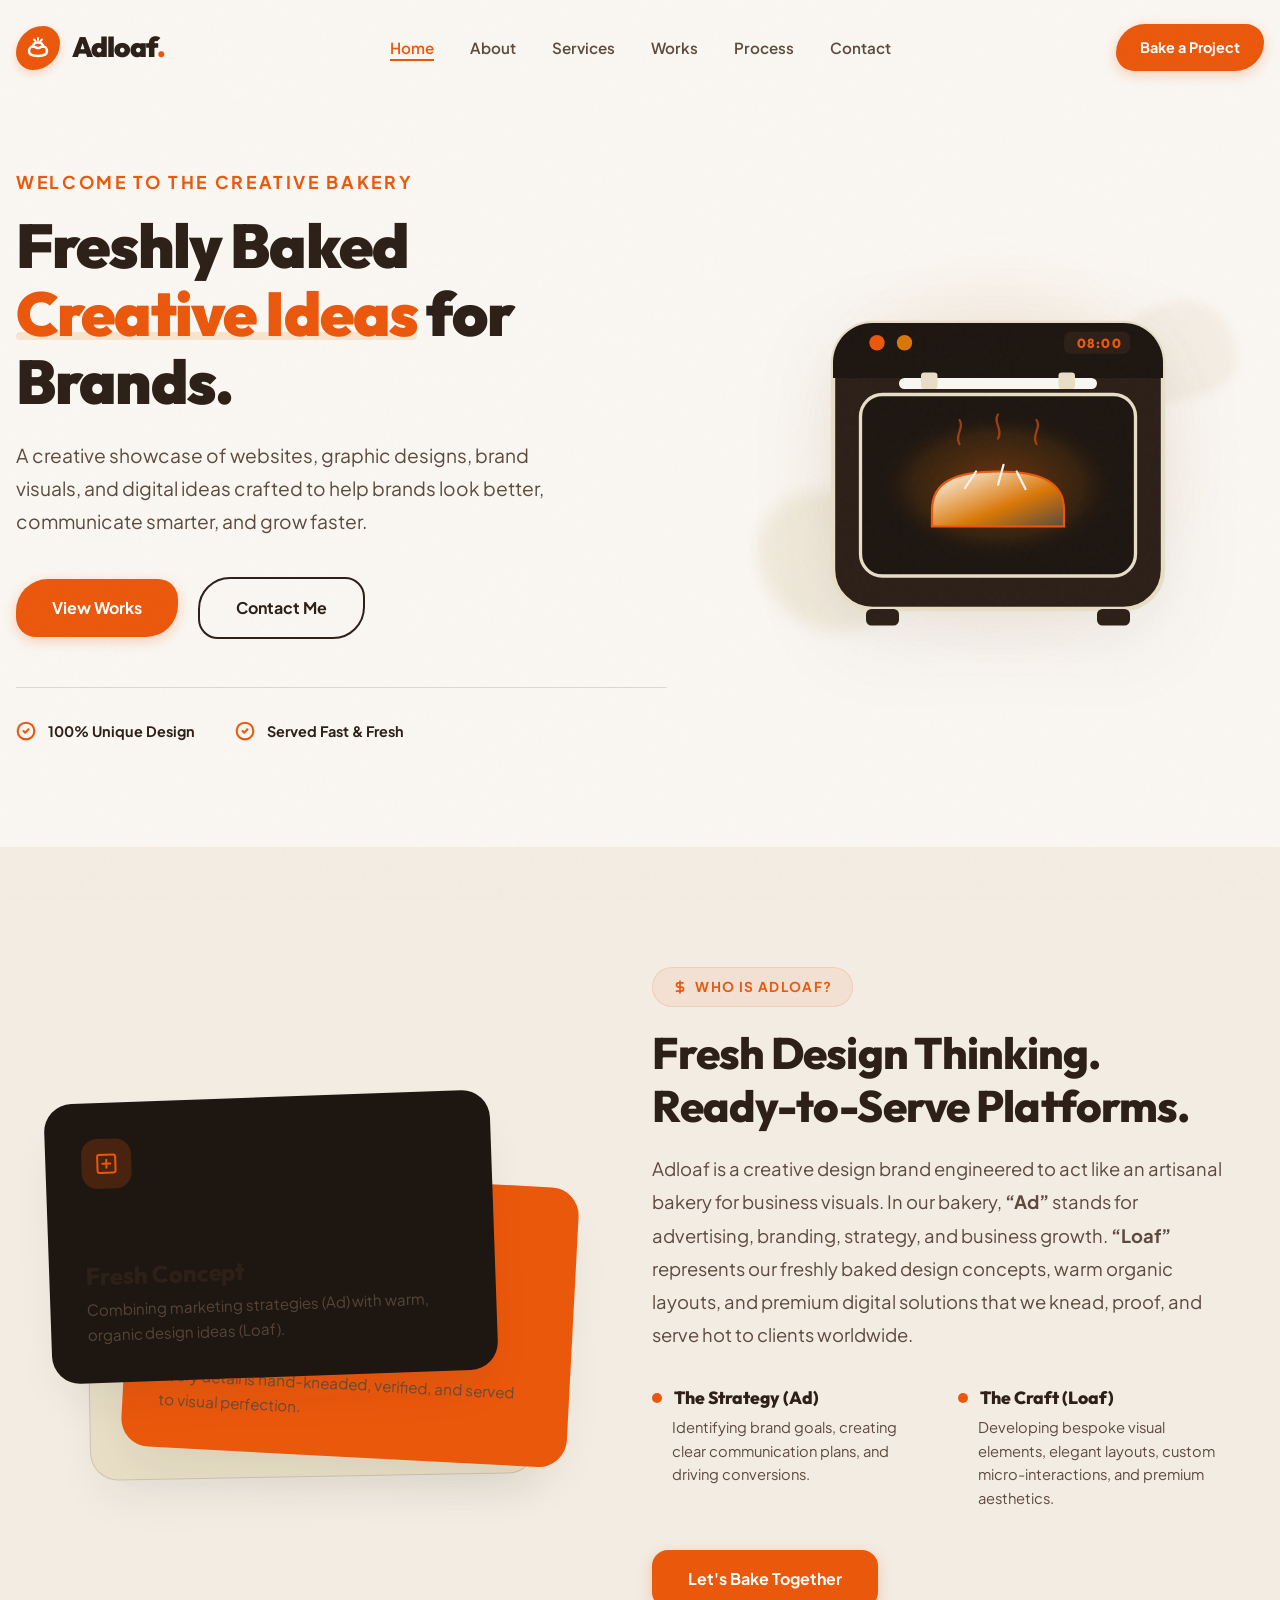
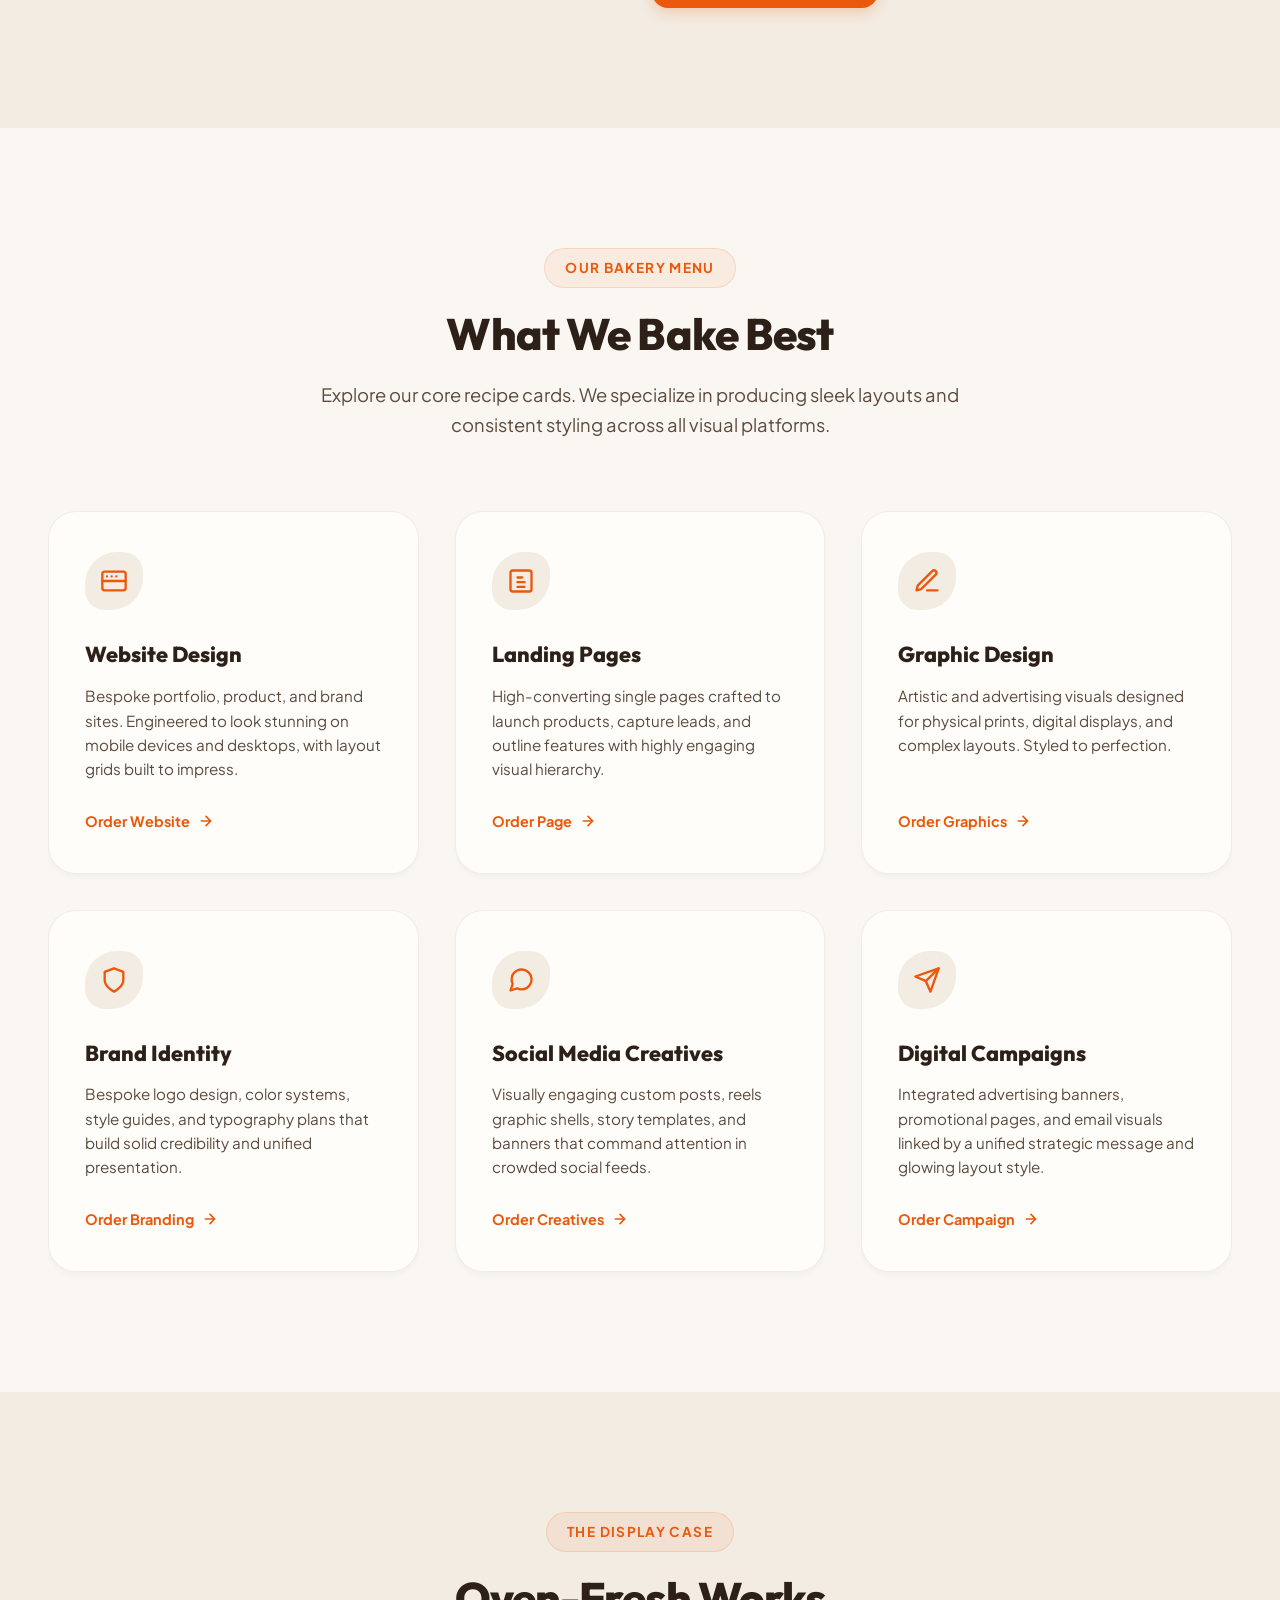
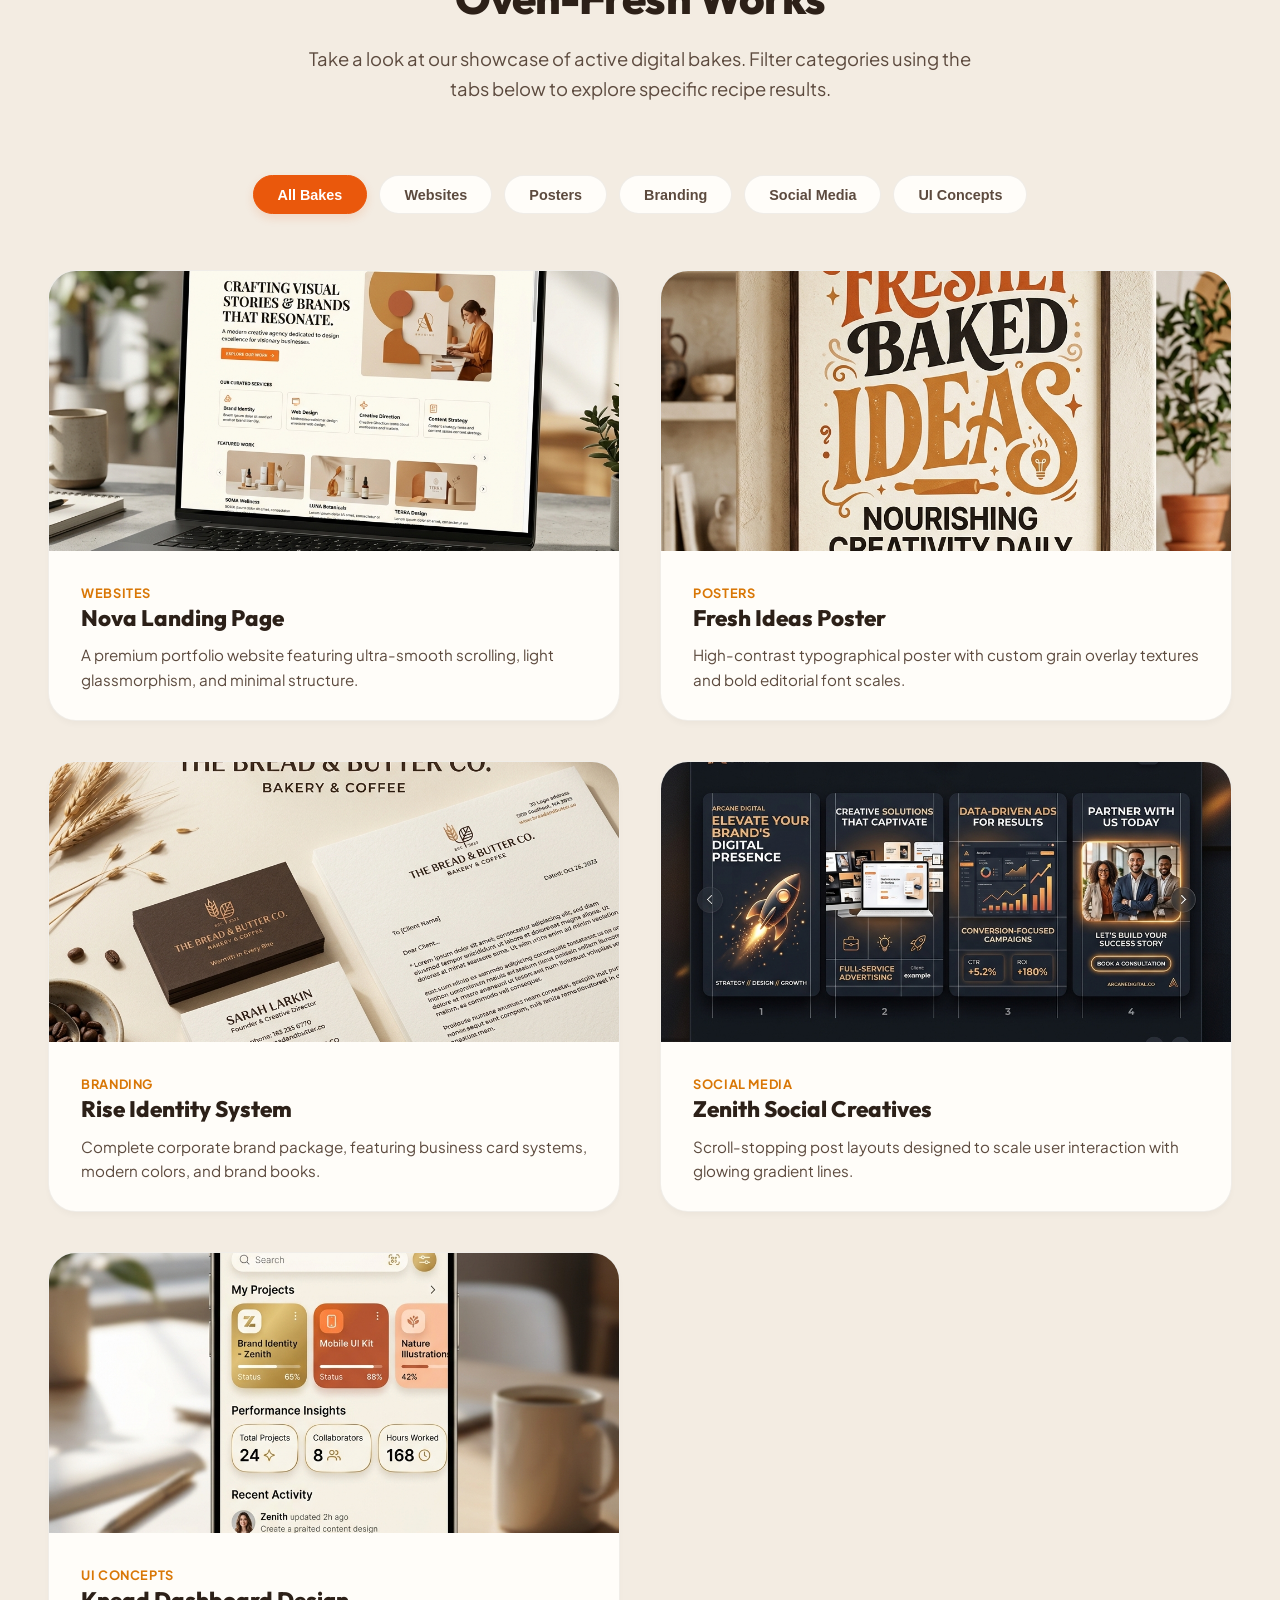
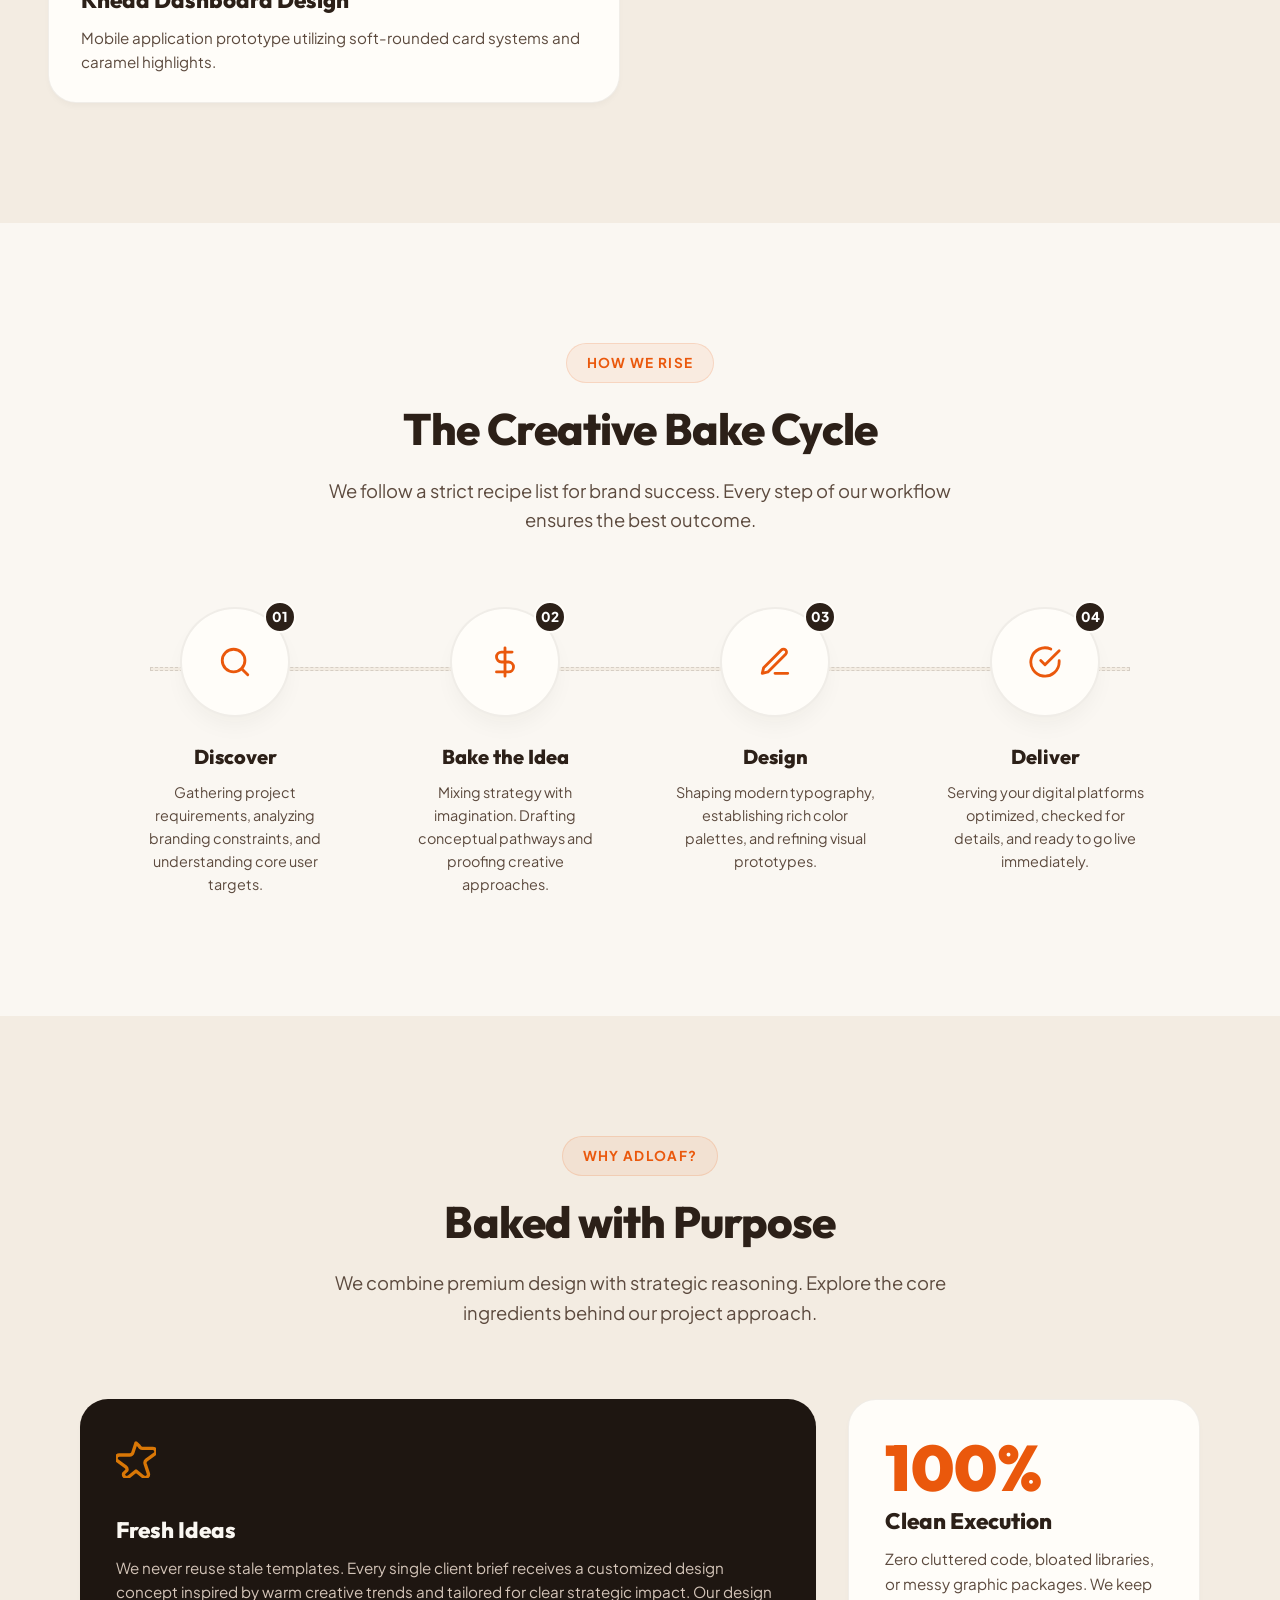
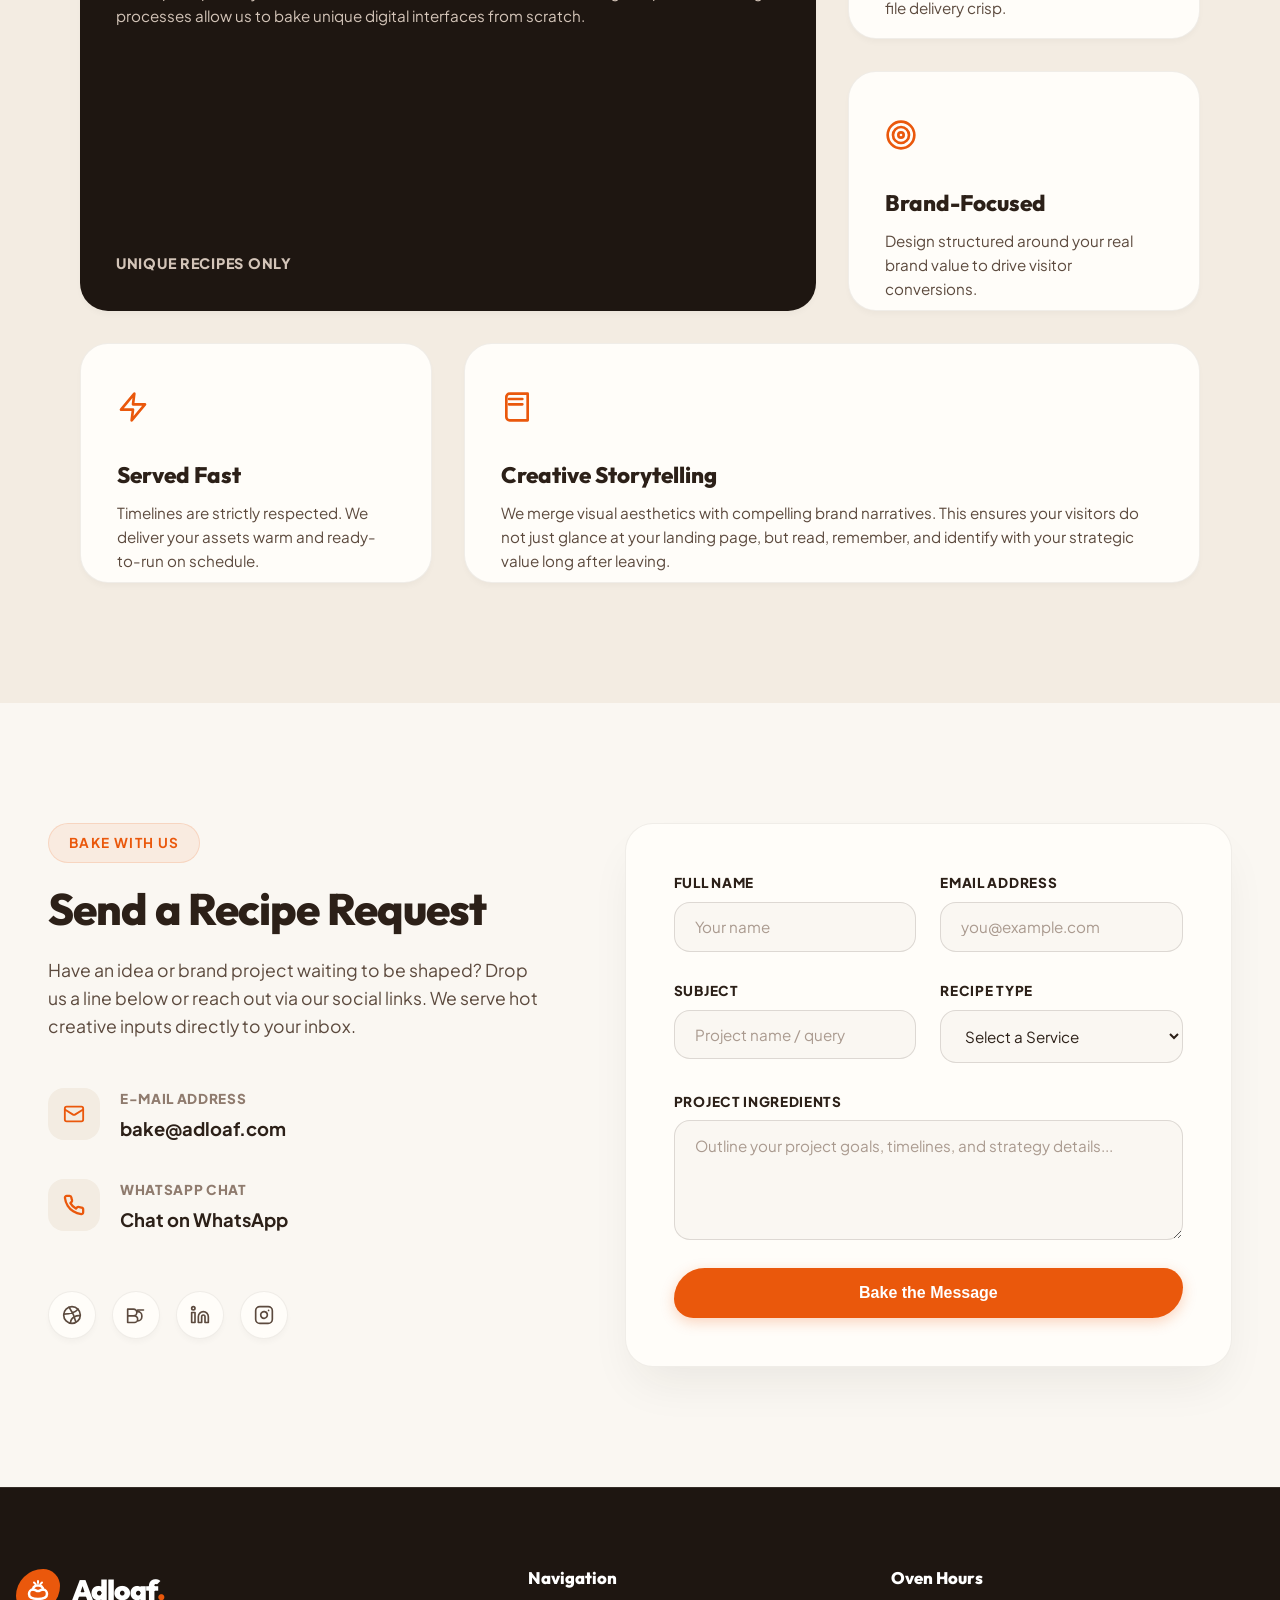
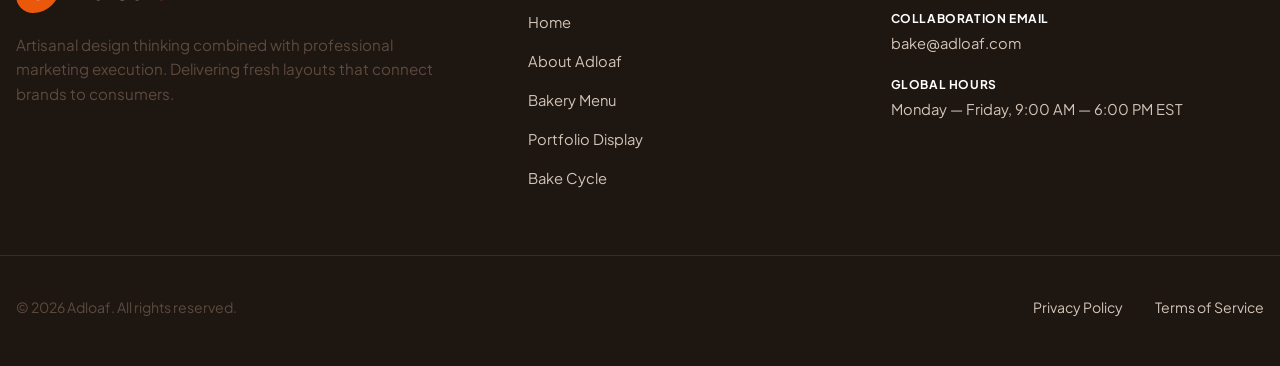
==== index.html @ 9bbb8707 "feat: initial commit for premium Adloaf website portfolio" ====
<!DOCTYPE html>
<html lang="en">
<head>
  <meta charset="UTF-8">
  <meta name="viewport" content="width=device-width, initial-scale=1.0">
  <meta name="description" content="Adloaf - Freshly Baked Creative Ideas for Brands. Portfolio showcasing website design, branding, posters, social media, and digital campaigns.">
  <meta name="keywords" content="Adloaf, design portfolio, website design, branding, graphic design, posters, social media creatives, digital campaigns, creative agency">
  <meta name="author" content="Adloaf">
  <meta property="og:title" content="Adloaf | Freshly Baked Creative Ideas for Brands">
  <meta property="og:description" content="A creative showcase of websites, graphic designs, brand visuals, and digital ideas crafted to help brands look better, communicate smarter, and grow faster.">
  <meta property="og:image" content="assets/portfolio_branding.png">
  <meta property="og:url" content="https://adloaf.com">
  <meta name="twitter:card" content="summary_large_image">
  
  <title>Adloaf | Freshly Baked Creative Ideas for Brands</title>
  
  <!-- CSS Stylesheet -->
  <link rel="stylesheet" href="style.css">
</head>
<body>

  <!-- ==========================================
       HEADER & NAVIGATION
       ========================================== -->
  <header class="header" id="header">
    <div class="container nav-container">
      <!-- Brand Logo -->
      <a href="#" class="logo" id="nav-logo" aria-label="Adloaf Home">
        <div class="logo-icon-wrap">
          <!-- Custom SVG Logo: Loaf & Digital Sparks -->
          <svg width="24" height="24" viewBox="0 0 24 24" fill="none" stroke="currentColor" stroke-width="2.5" stroke-linecap="round" stroke-linejoin="round">
            <path d="M3 15C3 13 4.5 10.5 7 10.5C9.5 10.5 10 12 12 12C14 12 14.5 10.5 17 10.5C19.5 10.5 21 13 21 15C21 18.5 18.5 20 12 20C5.5 20 3 18.5 3 15Z"/>
            <path d="M7 10.5C7 8 9 6.5 12 6.5C15 6.5 17 8 17 10.5" stroke-dasharray="1 1"/>
            <path d="M12 2V4M8 3.5l1.5 1.5M16 3.5L14.5 5" stroke="currentColor" stroke-width="2"/>
          </svg>
        </div>
        <span class="logo-text">Adloaf<span class="logo-dot">.</span></span>
      </a>

      <!-- Navigation Links -->
      <nav aria-label="Main Navigation">
        <ul class="nav-menu" id="nav-menu">
          <li><a href="#home" class="nav-link active">Home</a></li>
          <li><a href="#about" class="nav-link">About</a></li>
          <li><a href="#services" class="nav-link">Services</a></li>
          <li><a href="#portfolio" class="nav-link">Works</a></li>
          <li><a href="#process" class="nav-link">Process</a></li>
          <li><a href="#contact" class="nav-link">Contact</a></li>
        </ul>
      </nav>

      <!-- CTA Button & Hamburger -->
      <div class="header-actions">
        <a href="#contact" class="btn btn-primary btn-header" id="header-cta">Bake a Project</a>
        <button class="menu-toggle" id="menu-toggle" aria-label="Toggle Navigation Menu" aria-controls="nav-menu" aria-expanded="false">
          <span></span>
          <span></span>
          <span></span>
        </button>
      </div>
    </div>
  </header>

  <!-- ==========================================
       HERO SECTION
       ========================================== -->
  <section class="hero" id="home">
    <div class="container hero-grid">
      <!-- Left: Copy & Actions -->
      <div class="hero-text-wrap reveal">
        <span class="hero-title-prefix">Welcome to the Creative Bakery</span>
        <h1 class="hero-title">
          Freshly Baked <span class="glow">Creative Ideas</span> for Brands.
        </h1>
        <p class="hero-desc">
          A creative showcase of websites, graphic designs, brand visuals, and digital ideas crafted to help brands look better, communicate smarter, and grow faster.
        </p>
        <div class="hero-ctas">
          <a href="#portfolio" class="btn btn-primary btn-loaf" id="hero-cta-works">View Works</a>
          <a href="#contact" class="btn btn-secondary btn-loaf" id="hero-cta-contact">Contact Me</a>
        </div>
        <!-- Micro features -->
        <div class="hero-features">
          <div class="hero-feat-item">
            <svg width="20" height="20" viewBox="0 0 24 24" fill="none" stroke="currentColor" stroke-width="2.5" stroke-linecap="round" stroke-linejoin="round">
              <path d="M12 22c5.523 0 10-4.477 10-10S17.523 2 12 2 2 6.477 2 12s4.477 10 10 10z"/>
              <path d="m9 12 2 2 4-4"/>
            </svg>
            <span class="hero-feat-title">100% Unique Design</span>
          </div>
          <div class="hero-feat-item">
            <svg width="20" height="20" viewBox="0 0 24 24" fill="none" stroke="currentColor" stroke-width="2.5" stroke-linecap="round" stroke-linejoin="round">
              <path d="M12 22c5.523 0 10-4.477 10-10S17.523 2 12 2 2 6.477 2 12s4.477 10 10 10z"/>
              <path d="m9 12 2 2 4-4"/>
            </svg>
            <span class="hero-feat-title">Served Fast & Fresh</span>
          </div>
        </div>
      </div>

      <!-- Right: Custom SVG Oven Visual -->
      <div class="hero-visual reveal reveal-delay-2">
        <div class="hero-glow-back"></div>
        <div class="dough-shape-1"></div>
        <div class="dough-shape-2"></div>
        
        <!-- Premium Animated Custom SVG Oven Illustration -->
        <svg class="oven-illustration" viewBox="0 0 400 400" fill="none" xmlns="http://www.w3.org/2000/svg">
          <!-- Oven Body Outer Shadow & Frame -->
          <rect x="50" y="80" width="300" height="260" rx="36" fill="#2C2018" stroke="#E8DEC6" stroke-width="4"/>
          <!-- Top Control Panel Background -->
          <path d="M50 116c0-20 16-36 36-36h228c20 0 36 16 36 36v14H50v-14Z" fill="#1E1611"/>
          <!-- Control Panel Dials -->
          <circle cx="90" cy="98" r="7" fill="#EA580C"/>
          <circle cx="115" cy="98" r="7" fill="#D97706"/>
          <!-- Digital Display Timer -->
          <rect x="260" y="88" width="60" height="20" rx="6" fill="#2C2018"/>
          <text x="272" y="103" fill="#EA580C" font-family="'Outfit', sans-serif" font-size="12" font-weight="800" letter-spacing="1">08:00</text>
          
          <!-- Large Glass Door -->
          <rect x="75" y="145" width="250" height="165" rx="20" fill="#1E1611" stroke="#E8DEC6" stroke-width="3"/>
          <!-- Inner Glow representing heating element -->
          <rect x="90" y="160" width="220" height="135" rx="12" fill="url(#ovenGlow)" opacity="0.85"/>
          
          <!-- Glowing Creative Bread rising inside -->
          <path d="M140 250c0-25 20-35 60-35s60 10 60 35v15H140v-15Z" fill="url(#breadGradient)" stroke="#EA580C" stroke-width="2"/>
          <path d="M170 230l10-15M200 227l5-18M225 231l-8-16" stroke="#FAF7F2" stroke-width="2" stroke-linecap="round"/>
          
          <!-- Steam Lines rising from Bread -->
          <path d="M165 190c-5-8 5-15 0-22M200 185c5-8-5-15 0-22M235 190c-5-8 5-15 0-22" stroke="#EA580C" stroke-width="2" stroke-linecap="round" opacity="0.6"/>
          
          <!-- Oven Door Handle -->
          <rect x="110" y="130" width="180" height="10" rx="5" fill="#FAF7F2"/>
          <rect x="130" y="125" width="15" height="15" rx="3" fill="#E8DEC6"/>
          <rect x="255" y="125" width="15" height="15" rx="3" fill="#E8DEC6"/>
          
          <!-- Bottom Oven Feet -->
          <rect x="80" y="340" width="30" height="15" rx="5" fill="#2C2018"/>
          <rect x="290" y="340" width="30" height="15" rx="5" fill="#2C2018"/>
          
          <!-- SVG Definitions for Gradients -->
          <defs>
            <radialGradient id="ovenGlow" cx="50%" cy="50%" r="50%" fx="50%" fy="50%">
              <stop offset="0%" stop-color="#EA580C" stop-opacity="0.45"/>
              <stop offset="70%" stop-color="#D97706" stop-opacity="0.15"/>
              <stop offset="100%" stop-color="#1E1611" stop-opacity="0"/>
            </radialGradient>
            <linearGradient id="breadGradient" x1="0%" y1="0%" x2="100%" y2="100%">
              <stop offset="0%" stop-color="#FFFDF9"/>
              <stop offset="60%" stop-color="#D97706"/>
              <stop offset="100%" stop-color="#5C4A3E"/>
            </linearGradient>
          </defs>
        </svg>
      </div>
    </div>
  </section>

  <!-- ==========================================
       ABOUT SECTION
       ========================================== -->
  <section class="about" id="about">
    <div class="container about-grid">
      <!-- Left Side: Interactive Stacking Cards -->
      <div class="about-image-side reveal">
        <div class="about-card-stack">
          <!-- Card 1: Brand Concept Definition -->
          <div class="about-stack-card about-card-1">
            <div class="about-card-icon">
              <svg width="24" height="24" viewBox="0 0 24 24" fill="none" stroke="currentColor" stroke-width="2" stroke-linecap="round" stroke-linejoin="round">
                <rect width="18" height="18" x="3" y="3" rx="2"/>
                <path d="M12 8v8M8 12h8"/>
              </svg>
            </div>
            <div>
              <h3 class="about-card-title">Fresh Concept</h3>
              <p class="about-card-text">Combining marketing strategies (Ad) with warm, organic design ideas (Loaf).</p>
            </div>
          </div>
          <!-- Card 2: Value Proposition -->
          <div class="about-stack-card about-card-2">
            <div class="about-card-icon">
              <svg width="24" height="24" viewBox="0 0 24 24" fill="none" stroke="currentColor" stroke-width="2" stroke-linecap="round" stroke-linejoin="round">
                <path d="m12 3-1.912 5.813a2 2 0 0 1-1.9 1.375H2.03c-1.87 0-2.65 2.41-1.13 3.515l4.945 3.59a2 2 0 0 1 .69 2.124L4.623 21.23c-.58 1.766 1.444 3.237 2.964 2.138L12 19.78l4.413 3.588c1.52 1.1 3.544-.37 2.964-2.138l-1.912-5.813a2 2 0 0 1 .69-2.124l4.945-3.59c1.52-1.1.74-3.515-1.13-3.515h-6.158a2 2 0 0 1-1.9-1.375L12 3z"/>
              </svg>
            </div>
            <div>
              <h3 class="about-card-title">Crafted Premium</h3>
              <p class="about-card-text">Every detail is hand-kneaded, verified, and served to visual perfection.</p>
            </div>
          </div>
          <!-- Card 3: Backing Plate -->
          <div class="about-stack-card about-card-3">
            <div class="about-card-icon">
              <svg width="24" height="24" viewBox="0 0 24 24" fill="none" stroke="currentColor" stroke-width="2" stroke-linecap="round" stroke-linejoin="round">
                <path d="M12 2v20M17 5H9.5a3.5 3.5 0 0 0 0 7h5a3.5 3.5 0 0 1 0 7H6"/>
              </svg>
            </div>
            <div>
              <h3 class="about-card-title">Bred for Growth</h3>
              <p class="about-card-text">Optimized to help businesses attract customers and build real authority.</p>
            </div>
          </div>
        </div>
      </div>

      <!-- Right Side: Copywriting -->
      <div class="about-text-side reveal reveal-delay-1">
        <div class="section-badge">
          <svg width="14" height="14" viewBox="0 0 24 24" fill="none" stroke="currentColor" stroke-width="3" stroke-linecap="round" stroke-linejoin="round">
            <path d="M12 2v20M17 5H9.5a3.5 3.5 0 0 0 0 7h5a3.5 3.5 0 0 1 0 7H6"/>
          </svg>
          Who is Adloaf?
        </div>
        <h2 class="section-title">Fresh Design Thinking. Ready-to-Serve Platforms.</h2>
        <p class="about-desc">
          Adloaf is a creative design brand engineered to act like an artisanal bakery for business visuals. In our bakery, <strong>“Ad”</strong> stands for advertising, branding, strategy, and business growth. <strong>“Loaf”</strong> represents our freshly baked design concepts, warm organic layouts, and premium digital solutions that we knead, proof, and serve hot to clients worldwide.
        </p>
        
        <!-- About highlights -->
        <div class="about-highlights">
          <div class="highlight-item">
            <div class="highlight-title-wrap">
              <div class="highlight-dot"></div>
              <h3 class="highlight-title">The Strategy (Ad)</h3>
            </div>
            <p class="highlight-desc">Identifying brand goals, creating clear communication plans, and driving conversions.</p>
          </div>
          <div class="highlight-item">
            <div class="highlight-title-wrap">
              <div class="highlight-dot"></div>
              <h3 class="highlight-title">The Craft (Loaf)</h3>
            </div>
            <p class="highlight-desc">Developing bespoke visual elements, elegant layouts, custom micro-interactions, and premium aesthetics.</p>
          </div>
        </div>

        <a href="#contact" class="btn btn-primary" id="about-cta-contact">Let's Bake Together</a>
      </div>
    </div>
  </section>

  <!-- ==========================================
       SERVICES SECTION
       ========================================== -->
  <section class="services" id="services">
    <div class="container">
      <div class="section-header reveal">
        <span class="section-badge">Our Bakery Menu</span>
        <h2 class="section-title">What We Bake Best</h2>
        <p class="section-subtitle">Explore our core recipe cards. We specialize in producing sleek layouts and consistent styling across all visual platforms.</p>
      </div>

      <!-- Services Grid -->
      <div class="services-grid">
        <!-- Service 1: Website Design -->
        <div class="service-card reveal">
          <div class="service-icon-wrap">
            <svg width="28" height="28" viewBox="0 0 24 24" fill="none" stroke="currentColor" stroke-width="2" stroke-linecap="round" stroke-linejoin="round">
              <rect width="20" height="16" x="2" y="4" rx="2"/>
              <path d="M6 8h.01M10 8h.01M14 8h.01M2 12h20"/>
            </svg>
          </div>
          <h3 class="service-card-title">Website Design</h3>
          <p class="service-card-desc">Bespoke portfolio, product, and brand sites. Engineered to look stunning on mobile devices and desktops, with layout grids built to impress.</p>
          <a href="#contact" class="service-link">
            Order Website
            <svg width="16" height="16" viewBox="0 0 24 24" fill="none" stroke="currentColor" stroke-width="2.5" stroke-linecap="round" stroke-linejoin="round">
              <path d="M5 12h14M12 5l7 7-7 7"/>
            </svg>
          </a>
        </div>

        <!-- Service 2: Landing Pages -->
        <div class="service-card reveal reveal-delay-1">
          <div class="service-icon-wrap">
            <svg width="28" height="28" viewBox="0 0 24 24" fill="none" stroke="currentColor" stroke-width="2" stroke-linecap="round" stroke-linejoin="round">
              <rect width="18" height="18" x="3" y="3" rx="2"/>
              <path d="M9 17h6M9 13h6M9 9h4"/>
            </svg>
          </div>
          <h3 class="service-card-title">Landing Pages</h3>
          <p class="service-card-desc">High-converting single pages crafted to launch products, capture leads, and outline features with highly engaging visual hierarchy.</p>
          <a href="#contact" class="service-link">
            Order Page
            <svg width="16" height="16" viewBox="0 0 24 24" fill="none" stroke="currentColor" stroke-width="2.5" stroke-linecap="round" stroke-linejoin="round">
              <path d="M5 12h14M12 5l7 7-7 7"/>
            </svg>
          </a>
        </div>

        <!-- Service 3: Graphic Design -->
        <div class="service-card reveal reveal-delay-2">
          <div class="service-icon-wrap">
            <svg width="28" height="28" viewBox="0 0 24 24" fill="none" stroke="currentColor" stroke-width="2" stroke-linecap="round" stroke-linejoin="round">
              <path d="M12 20h9M16.5 3.5a2.12 2.12 0 0 1 3 3L7 19l-4 1 1-4Z"/>
            </svg>
          </div>
          <h3 class="service-card-title">Graphic Design</h3>
          <p class="service-card-desc">Artistic and advertising visuals designed for physical prints, digital displays, and complex layouts. Styled to perfection.</p>
          <a href="#contact" class="service-link">
            Order Graphics
            <svg width="16" height="16" viewBox="0 0 24 24" fill="none" stroke="currentColor" stroke-width="2.5" stroke-linecap="round" stroke-linejoin="round">
              <path d="M5 12h14M12 5l7 7-7 7"/>
            </svg>
          </a>
        </div>

        <!-- Service 4: Brand Identity -->
        <div class="service-card reveal">
          <div class="service-icon-wrap">
            <svg width="28" height="28" viewBox="0 0 24 24" fill="none" stroke="currentColor" stroke-width="2" stroke-linecap="round" stroke-linejoin="round">
              <path d="M12 22s8-4 8-10V5l-8-3-8 3v7c0 6 8 10 8 10z"/>
            </svg>
          </div>
          <h3 class="service-card-title">Brand Identity</h3>
          <p class="service-card-desc">Bespoke logo design, color systems, style guides, and typography plans that build solid credibility and unified presentation.</p>
          <a href="#contact" class="service-link">
            Order Branding
            <svg width="16" height="16" viewBox="0 0 24 24" fill="none" stroke="currentColor" stroke-width="2.5" stroke-linecap="round" stroke-linejoin="round">
              <path d="M5 12h14M12 5l7 7-7 7"/>
            </svg>
          </a>
        </div>

        <!-- Service 5: Social Media Creatives -->
        <div class="service-card reveal reveal-delay-1">
          <div class="service-icon-wrap">
            <svg width="28" height="28" viewBox="0 0 24 24" fill="none" stroke="currentColor" stroke-width="2" stroke-linecap="round" stroke-linejoin="round">
              <path d="M21 11.5a8.38 8.38 0 0 1-.9 3.8 8.5 8.5 0 0 1-7.6 4.7 8.38 8.38 0 0 1-3.8-.9L3 21l1.9-5.7a8.38 8.38 0 0 1-.9-3.8 8.5 8.5 0 0 1 4.7-7.6 8.38 8.38 0 0 1 3.8-.9h.5a8.48 8.48 0 0 1 8 8v.5z"/>
            </svg>
          </div>
          <h3 class="service-card-title">Social Media Creatives</h3>
          <p class="service-card-desc">Visually engaging custom posts, reels graphic shells, story templates, and banners that command attention in crowded social feeds.</p>
          <a href="#contact" class="service-link">
            Order Creatives
            <svg width="16" height="16" viewBox="0 0 24 24" fill="none" stroke="currentColor" stroke-width="2.5" stroke-linecap="round" stroke-linejoin="round">
              <path d="M5 12h14M12 5l7 7-7 7"/>
            </svg>
          </a>
        </div>

        <!-- Service 6: Digital Campaigns -->
        <div class="service-card reveal reveal-delay-2">
          <div class="service-icon-wrap">
            <svg width="28" height="28" viewBox="0 0 24 24" fill="none" stroke="currentColor" stroke-width="2" stroke-linecap="round" stroke-linejoin="round">
              <path d="m22 2-7 20-4-9-9-4Z"/>
              <path d="M22 2 11 13"/>
            </svg>
          </div>
          <h3 class="service-card-title">Digital Campaigns</h3>
          <p class="service-card-desc">Integrated advertising banners, promotional pages, and email visuals linked by a unified strategic message and glowing layout style.</p>
          <a href="#contact" class="service-link">
            Order Campaign
            <svg width="16" height="16" viewBox="0 0 24 24" fill="none" stroke="currentColor" stroke-width="2.5" stroke-linecap="round" stroke-linejoin="round">
              <path d="M5 12h14M12 5l7 7-7 7"/>
            </svg>
          </a>
        </div>
      </div>
    </div>
  </section>

  <!-- ==========================================
       PORTFOLIO SECTION
       ========================================== -->
  <section class="portfolio" id="portfolio">
    <div class="container">
      <div class="section-header reveal">
        <span class="section-badge">The Display Case</span>
        <h2 class="section-title">Oven-Fresh Works</h2>
        <p class="section-subtitle">Take a look at our showcase of active digital bakes. Filter categories using the tabs below to explore specific recipe results.</p>
      </div>

      <!-- Categories Filter Tabs -->
      <div class="portfolio-filters reveal">
        <button class="filter-btn active" data-filter="all">All Bakes</button>
        <button class="filter-btn" data-filter="websites">Websites</button>
        <button class="filter-btn" data-filter="posters">Posters</button>
        <button class="filter-btn" data-filter="branding">Branding</button>
        <button class="filter-btn" data-filter="social">Social Media</button>
        <button class="filter-btn" data-filter="uiconcepts">UI Concepts</button>
      </div>

      <!-- Works Grid -->
      <div class="portfolio-grid" id="portfolio-grid">
        <!-- Item 1: Websites -->
        <div class="portfolio-item reveal" data-category="websites">
          <div class="portfolio-img-wrap">
            <img src="assets/portfolio_websites.png" alt="Sleek digital agency landing page display mockup" loading="lazy">
            <div class="portfolio-overlay">
              <div class="portfolio-overlay-text">
                <span class="portfolio-tag">Websites</span>
                <h4 class="portfolio-overlay-title">Nova Digital Landing Page</h4>
              </div>
            </div>
          </div>
          <div class="portfolio-info">
            <span class="portfolio-category">Websites</span>
            <h3 class="portfolio-title">Nova Landing Page</h3>
            <p class="portfolio-desc">A premium portfolio website featuring ultra-smooth scrolling, light glassmorphism, and minimal structure.</p>
          </div>
        </div>

        <!-- Item 2: Posters -->
        <div class="portfolio-item reveal reveal-delay-1" data-category="posters">
          <div class="portfolio-img-wrap">
            <img src="assets/portfolio_posters.png" alt="Minimalist poster mockup displaying agency message" loading="lazy">
            <div class="portfolio-overlay">
              <div class="portfolio-overlay-text">
                <span class="portfolio-tag">Posters</span>
                <h4 class="portfolio-overlay-title">Fresh Baked Poster Series</h4>
              </div>
            </div>
          </div>
          <div class="portfolio-info">
            <span class="portfolio-category">Posters</span>
            <h3 class="portfolio-title">Fresh Ideas Poster</h3>
            <p class="portfolio-desc">High-contrast typographical poster with custom grain overlay textures and bold editorial font scales.</p>
          </div>
        </div>

        <!-- Item 3: Branding -->
        <div class="portfolio-item reveal" data-category="branding">
          <div class="portfolio-img-wrap">
            <img src="assets/portfolio_branding.png" alt="Unified corporate brand design assets layout" loading="lazy">
            <div class="portfolio-overlay">
              <div class="portfolio-overlay-text">
                <span class="portfolio-tag">Branding</span>
                <h4 class="portfolio-overlay-title">Rise Bakers Identity</h4>
              </div>
            </div>
          </div>
          <div class="portfolio-info">
            <span class="portfolio-category">Branding</span>
            <h3 class="portfolio-title">Rise Identity System</h3>
            <p class="portfolio-desc">Complete corporate brand package, featuring business card systems, modern colors, and brand books.</p>
          </div>
        </div>

        <!-- Item 4: Social Media -->
        <div class="portfolio-item reveal reveal-delay-1" data-category="social">
          <div class="portfolio-img-wrap">
            <img src="assets/portfolio_social.png" alt="Sleek Instagram post grid mockup" loading="lazy">
            <div class="portfolio-overlay">
              <div class="portfolio-overlay-text">
                <span class="portfolio-tag">Social Media</span>
                <h4 class="portfolio-overlay-title">Zenith Campaign Slides</h4>
              </div>
            </div>
          </div>
          <div class="portfolio-info">
            <span class="portfolio-category">Social Media</span>
            <h3 class="portfolio-title">Zenith Social Creatives</h3>
            <p class="portfolio-desc">Scroll-stopping post layouts designed to scale user interaction with glowing gradient lines.</p>
          </div>
        </div>

        <!-- Item 5: UI Concepts -->
        <div class="portfolio-item reveal" data-category="uiconcepts">
          <div class="portfolio-img-wrap">
            <img src="assets/portfolio_uiconcepts.png" alt="Sleek mobile app dash UI mockup" loading="lazy">
            <div class="portfolio-overlay">
              <div class="portfolio-overlay-text">
                <span class="portfolio-tag">UI Concepts</span>
                <h4 class="portfolio-overlay-title">Knead App Interface</h4>
              </div>
            </div>
          </div>
          <div class="portfolio-info">
            <span class="portfolio-category">UI Concepts</span>
            <h3 class="portfolio-title">Knead Dashboard Design</h3>
            <p class="portfolio-desc">Mobile application prototype utilizing soft-rounded card systems and caramel highlights.</p>
          </div>
        </div>
      </div>
    </div>
  </section>

  <!-- ==========================================
       CREATIVE PROCESS SECTION
       ========================================== -->
  <section class="process" id="process">
    <div class="container">
      <div class="section-header reveal">
        <span class="section-badge">How We Rise</span>
        <h2 class="section-title">The Creative Bake Cycle</h2>
        <p class="section-subtitle">We follow a strict recipe list for brand success. Every step of our workflow ensures the best outcome.</p>
      </div>

      <!-- Timeline steps -->
      <div class="process-timeline">
        <!-- Step 1: Discover -->
        <div class="process-step reveal">
          <div class="process-node">
            <!-- Counter -->
            <span class="process-step-num">01</span>
            <!-- Icon -->
            <svg width="34" height="34" viewBox="0 0 24 24" fill="none" stroke="currentColor" stroke-width="2" stroke-linecap="round" stroke-linejoin="round">
              <circle cx="11" cy="11" r="8"/>
              <path d="m21 21-4.3-4.3"/>
            </svg>
          </div>
          <h3 class="process-step-title">Discover</h3>
          <p class="process-step-desc">Gathering project requirements, analyzing branding constraints, and understanding core user targets.</p>
        </div>

        <!-- Step 2: Bake the Idea -->
        <div class="process-step reveal reveal-delay-1">
          <div class="process-node">
            <span class="process-step-num">02</span>
            <svg width="34" height="34" viewBox="0 0 24 24" fill="none" stroke="currentColor" stroke-width="2" stroke-linecap="round" stroke-linejoin="round">
              <path d="M12 2v20M17 5H9.5a3.5 3.5 0 0 0 0 7h5a3.5 3.5 0 0 1 0 7H6"/>
            </svg>
          </div>
          <h3 class="process-step-title">Bake the Idea</h3>
          <p class="process-step-desc">Mixing strategy with imagination. Drafting conceptual pathways and proofing creative approaches.</p>
        </div>

        <!-- Step 3: Design -->
        <div class="process-step reveal reveal-delay-2">
          <div class="process-node">
            <span class="process-step-num">03</span>
            <svg width="34" height="34" viewBox="0 0 24 24" fill="none" stroke="currentColor" stroke-width="2" stroke-linecap="round" stroke-linejoin="round">
              <path d="M12 20h9M16.5 3.5a2.12 2.12 0 0 1 3 3L7 19l-4 1 1-4Z"/>
            </svg>
          </div>
          <h3 class="process-step-title">Design</h3>
          <p class="process-step-desc">Shaping modern typography, establishing rich color palettes, and refining visual prototypes.</p>
        </div>

        <!-- Step 4: Deliver -->
        <div class="process-step reveal reveal-delay-3">
          <div class="process-node">
            <span class="process-step-num">04</span>
            <svg width="34" height="34" viewBox="0 0 24 24" fill="none" stroke="currentColor" stroke-width="2" stroke-linecap="round" stroke-linejoin="round">
              <path d="M22 11.08V12a10 10 0 1 1-5.93-9.14"/>
              <path d="m9 11 3 3L22 4"/>
            </svg>
          </div>
          <h3 class="process-step-title">Deliver</h3>
          <p class="process-step-desc">Serving your digital platforms optimized, checked for details, and ready to go live immediately.</p>
        </div>
      </div>
    </div>
  </section>

  <!-- ==========================================
       WHY CHOOSE ADLOAF (BENTO GRID)
       ========================================== -->
  <section class="why-us">
    <div class="container">
      <div class="section-header reveal">
        <span class="section-badge">Why Adloaf?</span>
        <h2 class="section-title">Baked with Purpose</h2>
        <p class="section-subtitle">We combine premium design with strategic reasoning. Explore the core ingredients behind our project approach.</p>
      </div>

      <!-- Bento Grid -->
      <div class="bento-grid">
        <!-- Card 1: Fresh Ideas (Large dark card) -->
        <div class="bento-item bento-col-2 bento-row-2 bento-item-dark reveal">
          <div>
            <div class="bento-icon">
              <!-- Custom Sparkle/Light Icon -->
              <svg width="40" height="40" viewBox="0 0 24 24" fill="none" stroke="currentColor" stroke-width="2" stroke-linecap="round" stroke-linejoin="round">
                <path d="m12 3-1.912 5.813a2 2 0 0 1-1.9 1.375H2.03c-1.87 0-2.65 2.41-1.13 3.515l4.945 3.59a2 2 0 0 1 .69 2.124L4.623 21.23c-.58 1.766 1.444 3.237 2.964 2.138L12 19.78l4.413 3.588c1.52 1.1 3.544-.37 2.964-2.138l-1.912-5.813a2 2 0 0 1 .69-2.124l4.945-3.59c1.52-1.1.74-3.515-1.13-3.515h-6.158a2 2 0 0 1-1.9-1.375L12 3z"/>
              </svg>
            </div>
            <h3 class="bento-title">Fresh Ideas</h3>
            <p class="bento-desc">We never reuse stale templates. Every single client brief receives a customized design concept inspired by warm creative trends and tailored for clear strategic impact. Our design processes allow us to bake unique digital interfaces from scratch.</p>
          </div>
          <div>
            <span class="bento-stat-label">Unique Recipes Only</span>
          </div>
        </div>

        <!-- Card 2: Stat card (Clean execution) -->
        <div class="bento-item reveal reveal-delay-1">
          <div>
            <span class="bento-stat-num">100%</span>
            <h3 class="bento-title" style="margin-top: 0.5rem;">Clean Execution</h3>
            <p class="bento-desc">Zero cluttered code, bloated libraries, or messy graphic packages. We keep file delivery crisp.</p>
          </div>
        </div>

        <!-- Card 3: Brand-focused Design -->
        <div class="bento-item reveal reveal-delay-2">
          <div>
            <div class="bento-icon">
              <svg width="32" height="32" viewBox="0 0 24 24" fill="none" stroke="currentColor" stroke-width="2" stroke-linecap="round" stroke-linejoin="round">
                <circle cx="12" cy="12" r="10"/>
                <circle cx="12" cy="12" r="6"/>
                <circle cx="12" cy="12" r="2"/>
              </svg>
            </div>
            <h3 class="bento-title">Brand-Focused</h3>
            <p class="bento-desc">Design structured around your real brand value to drive visitor conversions.</p>
          </div>
        </div>

        <!-- Card 4: Fast Delivery (Served Hot) -->
        <div class="bento-item reveal">
          <div>
            <div class="bento-icon">
              <svg width="32" height="32" viewBox="0 0 24 24" fill="none" stroke="currentColor" stroke-width="2" stroke-linecap="round" stroke-linejoin="round">
                <path d="M13 2L3 14h9l-1 8 10-12h-9l1-8z"/>
              </svg>
            </div>
            <h3 class="bento-title">Served Fast</h3>
            <p class="bento-desc">Timelines are strictly respected. We deliver your assets warm and ready-to-run on schedule.</p>
          </div>
        </div>

        <!-- Card 5: Storytelling (Wide card) -->
        <div class="bento-item bento-col-2 reveal reveal-delay-1">
          <div>
            <div class="bento-icon">
              <svg width="32" height="32" viewBox="0 0 24 24" fill="none" stroke="currentColor" stroke-width="2" stroke-linecap="round" stroke-linejoin="round">
                <path d="M4 19.5v-15A2.5 2.5 0 0 1 6.5 2H20v20H6.5a2.5 2.5 0 0 1-2.5-2.5Z"/>
                <path d="M6 6h10M6 10h10"/>
              </svg>
            </div>
            <h3 class="bento-title">Creative Storytelling</h3>
            <p class="bento-desc">We merge visual aesthetics with compelling brand narratives. This ensures your visitors do not just glance at your landing page, but read, remember, and identify with your strategic value long after leaving.</p>
          </div>
        </div>
      </div>
    </div>
  </section>

  <!-- ==========================================
       CONTACT SECTION
       ========================================== -->
  <section class="contact" id="contact">
    <div class="container contact-grid">
      <!-- Left: Contact Details -->
      <div class="contact-info-wrap reveal">
        <span class="section-badge">Bake with Us</span>
        <h2 class="section-title">Send a Recipe Request</h2>
        <p class="contact-header-subtitle">
          Have an idea or brand project waiting to be shaped? Drop us a line below or reach out via our social links. We serve hot creative inputs directly to your inbox.
        </p>

        <!-- Channels -->
        <div class="contact-channels">
          <!-- Email Contact -->
          <div class="contact-item">
            <div class="contact-icon-box">
              <svg width="22" height="22" viewBox="0 0 24 24" fill="none" stroke="currentColor" stroke-width="2" stroke-linecap="round" stroke-linejoin="round">
                <rect width="20" height="16" x="2" y="4" rx="2"/>
                <path d="m22 7-8.97 5.7a1.94 1.94 0 0 1-2.06 0L2 7"/>
              </svg>
            </div>
            <div>
              <div class="contact-item-title">E-mail Address</div>
              <a href="mailto:bake@adloaf.com" class="contact-item-link" id="contact-email">bake@adloaf.com</a>
            </div>
          </div>

          <!-- WhatsApp Contact -->
          <div class="contact-item">
            <div class="contact-icon-box">
              <!-- Custom WhatsApp SVG Icon -->
              <svg width="22" height="22" viewBox="0 0 24 24" fill="none" stroke="currentColor" stroke-width="2.5" stroke-linecap="round" stroke-linejoin="round">
                <path d="M22 16.92v3a2 2 0 0 1-2.18 2 19.79 19.79 0 0 1-8.63-3.07 19.5 19.5 0 0 1-6-6 19.79 19.79 0 0 1-3.07-8.67A2 2 0 0 1 4.11 2h3a2 2 0 0 1 2 1.72 12.84 12.84 0 0 0 .7 2.81 2 2 0 0 1-.45 2.11L8.09 9.91a16 16 0 0 0 6 6l1.27-1.27a2 2 0 0 1 2.11-.45 12.84 12.84 0 0 0 2.81.7A2 2 0 0 1 22 16.92z"/>
              </svg>
            </div>
            <div>
              <div class="contact-item-title">WhatsApp Chat</div>
              <a href="https://wa.me/1234567890" target="_blank" rel="noopener" class="contact-item-link" id="contact-whatsapp">Chat on WhatsApp</a>
            </div>
          </div>
        </div>

        <!-- Social Media Buttons -->
        <div class="social-links">
          <a href="https://dribbble.com" class="social-btn" target="_blank" rel="noopener" aria-label="Dribbble Account Link">
            <svg width="20" height="20" viewBox="0 0 24 24" fill="none" stroke="currentColor" stroke-width="2" stroke-linecap="round" stroke-linejoin="round">
              <circle cx="12" cy="12" r="10"/>
              <path d="M8.56 2.75c4.37 6.03 6.02 9.42 8.03 17.72m2.54-15.38c-3.72 4.35-8.94 5.66-16.88 5.85m19.5 1.9c-3.5-.49-11.05 1-11.6 8.56"/>
            </svg>
          </a>
          <a href="https://behance.net" class="social-btn" target="_blank" rel="noopener" aria-label="Behance Account Link">
            <svg width="20" height="20" viewBox="0 0 24 24" fill="none" stroke="currentColor" stroke-width="2" stroke-linecap="round" stroke-linejoin="round">
              <path d="M14 19a5 5 0 0 0 5-5v-1a5 5 0 0 0-5-5M2 5h7a4 4 0 0 1 0 8H2V5Zm0 8h8a4 4 0 0 1 0 8H2v-8ZM14 6h7"/>
            </svg>
          </a>
          <a href="https://linkedin.com" class="social-btn" target="_blank" rel="noopener" aria-label="LinkedIn Account Link">
            <svg width="20" height="20" viewBox="0 0 24 24" fill="none" stroke="currentColor" stroke-width="2" stroke-linecap="round" stroke-linejoin="round">
              <path d="M16 8a6 6 0 0 1 6 6v7h-4v-7a2 2 0 0 0-2-2 2 2 0 0 0-2 2v7h-4v-7a6 6 0 0 1 6-6zM2 9h4v12H2z"/>
              <circle cx="4" cy="4" r="2"/>
            </svg>
          </a>
          <a href="https://instagram.com" class="social-btn" target="_blank" rel="noopener" aria-label="Instagram Account Link">
            <svg width="20" height="20" viewBox="0 0 24 24" fill="none" stroke="currentColor" stroke-width="2" stroke-linecap="round" stroke-linejoin="round">
              <rect width="20" height="20" x="2" y="2" rx="5" ry="5"/>
              <path d="M16 11.37A4 4 0 1 1 12.63 8 4 4 0 0 1 16 11.37zM17.5 6.5h.01"/>
            </svg>
          </a>
        </div>
      </div>

      <!-- Right: Premium Custom Validation Form -->
      <div class="contact-card reveal reveal-delay-1">
        <form class="contact-form" id="contact-form" novalidate>
          <div class="form-row-2">
            <!-- Name Input -->
            <div class="form-group">
              <label for="form-name" class="form-label">Full Name</label>
              <input type="text" id="form-name" class="form-input" placeholder="Your name" required>
            </div>
            <!-- Email Input -->
            <div class="form-group">
              <label for="form-email" class="form-label">Email Address</label>
              <input type="email" id="form-email" class="form-input" placeholder="you@example.com" required>
            </div>
          </div>

          <div class="form-row-2">
            <!-- Subject Input -->
            <div class="form-group">
              <label for="form-subject" class="form-label">Subject</label>
              <input type="text" id="form-subject" class="form-input" placeholder="Project name / query" required>
            </div>
            <!-- Service Dropdown -->
            <div class="form-group">
              <label for="form-service" class="form-label">Recipe Type</label>
              <select id="form-service" class="form-input" style="height: 53px;" required>
                <option value="" disabled selected>Select a Service</option>
                <option value="websites">Website Design</option>
                <option value="landing">Landing Pages</option>
                <option value="graphics">Graphic Design</option>
                <option value="branding">Brand Identity</option>
                <option value="social">Social Creatives</option>
                <option value="campaigns">Digital Campaigns</option>
              </select>
            </div>
          </div>

          <!-- Message Textarea -->
          <div class="form-group">
            <label for="form-message" class="form-label">Project Ingredients</label>
            <textarea id="form-message" class="form-textarea" placeholder="Outline your project goals, timelines, and strategy details..." required></textarea>
          </div>

          <!-- Alert Success Box -->
          <div class="form-message" id="form-success-box">
            <svg width="20" height="20" viewBox="0 0 24 24" fill="none" stroke="currentColor" stroke-width="2.5" stroke-linecap="round" stroke-linejoin="round">
              <path d="M22 11.08V12a10 10 0 1 1-5.93-9.14"/>
              <path d="m9 11 3 3L22 4"/>
            </svg>
            <span>Your request has been placed in the oven! We will reply soon.</span>
          </div>

          <!-- Submit Button -->
          <button type="submit" class="btn btn-primary btn-loaf" id="form-submit-btn" style="width: 100%;">Bake the Message</button>
        </form>
      </div>
    </div>
  </section>

  <!-- ==========================================
       FOOTER
       ========================================== -->
  <footer class="footer">
    <div class="container footer-top">
      <!-- Footer Brand Column -->
      <div class="footer-brand">
        <a href="#" class="logo footer-logo" aria-label="Adloaf Footer Home">
          <div class="logo-icon-wrap">
            <svg width="24" height="24" viewBox="0 0 24 24" fill="none" stroke="currentColor" stroke-width="2.5" stroke-linecap="round" stroke-linejoin="round">
              <path d="M3 15C3 13 4.5 10.5 7 10.5C9.5 10.5 10 12 12 12C14 12 14.5 10.5 17 10.5C19.5 10.5 21 13 21 15C21 18.5 18.5 20 12 20C5.5 20 3 18.5 3 15Z"/>
              <path d="M7 10.5C7 8 9 6.5 12 6.5C15 6.5 17 8 17 10.5" stroke-dasharray="1 1"/>
              <path d="M12 2V4M8 3.5l1.5 1.5M16 3.5L14.5 5" stroke="currentColor" stroke-width="2"/>
            </svg>
          </div>
          <span class="logo-text">Adloaf<span class="logo-dot">.</span></span>
        </a>
        <p class="footer-desc">
          Artisanal design thinking combined with professional marketing execution. Delivering fresh layouts that connect brands to consumers.
        </p>
      </div>

      <!-- Links Column -->
      <div class="footer-links-col">
        <h4 class="footer-col-title">Navigation</h4>
        <ul class="footer-links-list">
          <li><a href="#home" class="footer-link">Home</a></li>
          <li><a href="#about" class="footer-link">About Adloaf</a></li>
          <li><a href="#services" class="footer-link">Bakery Menu</a></li>
          <li><a href="#portfolio" class="footer-link">Portfolio Display</a></li>
          <li><a href="#process" class="footer-link">Bake Cycle</a></li>
        </ul>
      </div>

      <!-- Contact Info Column -->
      <div class="footer-meta-col">
        <h4 class="footer-col-title">Oven Hours</h4>
        <div class="footer-contact-item">
          <span>Collaboration email</span>
          bake@adloaf.com
        </div>
        <div class="footer-contact-item">
          <span>Global hours</span>
          Monday — Friday, 9:00 AM — 6:00 PM EST
        </div>
      </div>
    </div>

    <!-- Bottom copyright row -->
    <div class="container footer-bottom">
      <p class="copyright">&copy; 2026 Adloaf. All rights reserved.</p>
      <div class="footer-nav">
        <a href="#home" class="footer-nav-link">Privacy Policy</a>
        <a href="#home" class="footer-nav-link">Terms of Service</a>
      </div>
    </div>
  </footer>

  <!-- Core JavaScript -->
  <script src="script.js"></script>
</body>
</html>
---- style.css ----
/* ==========================================================================
   ADLOAF - PREMIUM CREATIVE WEBSITE STYLESHEET
   ========================================================================== */

/* --- Google Fonts Import --- */
@import url('https://fonts.googleapis.com/css2?family=Outfit:wght@300;400;500;600;700;800;900&family=Plus+Jakarta+Sans:ital,wght@0,300;0,400;0,500;0,600;0,700;0,800;1,400&display=swap');

/* --- Root Variables / Design System --- */
:root {
  /* Color Palette - Cream & Caramel Bakery Theme */
  --bg-primary: #FAF7F2;        /* Soft Oven Cream */
  --bg-secondary: #F3ECE2;      /* Warm Rise Cream */
  --bg-tertiary: #E8DEC6;       /* Dough Cream */
  --bg-dark: #1E1611;           /* Burnt Charcoal / Dark Roast */
  --bg-dark-card: #2B211A;      /* Toasted Crust Brown */
  
  --text-primary: #2C2018;      /* Deep Coffee Toast */
  --text-secondary: #5C4A3E;    /* Roasted Pecan Brown */
  --text-muted: #8F7B6E;        /* Toasted Muted Brown */
  --text-light: #FAF7F2;        /* Cream on Dark Background */
  --text-light-muted: #D3C4B8;  /* Muted Cream on Dark Background */
  
  --accent-orange: #EA580C;     /* Fresh Oven Flame */
  --accent-orange-hover: #C2410C;
  --accent-orange-glow: rgba(234, 88, 12, 0.15);
  
  --accent-gold: #D97706;       /* Warm Caramel Gold */
  --accent-gold-hover: #B45309;
  --accent-gold-glow: rgba(217, 119, 6, 0.15);
  
  --accent-cream: #FFFDF9;      /* Pure Bread Inner Cream */

  /* Borders & Shadows */
  --border-light: rgba(44, 32, 24, 0.07);
  --border-medium: rgba(44, 32, 24, 0.14);
  --border-dark: rgba(250, 247, 242, 0.1);
  --shadow-sm: 0 4px 6px -1px rgba(44, 32, 24, 0.03);
  --shadow-md: 0 12px 24px -6px rgba(44, 32, 24, 0.05);
  --shadow-lg: 0 24px 48px -12px rgba(44, 32, 24, 0.08);
  --shadow-glow: 0 20px 40px -10px rgba(234, 88, 12, 0.12);

  /* Border Radii - Bakery Inspired Softness */
  --radius-sm: 8px;
  --radius-md: 16px;
  --radius-lg: 28px;
  --radius-xl: 40px;
  --radius-loaf: 32px 20px 32px 20px; /* Asymmetric "loaf" shape */
  
  /* Transitions */
  --transition-smooth: all 0.4s cubic-bezier(0.16, 1, 0.3, 1);
  --transition-bounce: all 0.6s cubic-bezier(0.34, 1.56, 0.64, 1);
  
  /* Layout Spacing */
  --container-width: 1280px;
  --section-padding: 7.5rem 2rem;
}

@media (max-width: 768px) {
  :root {
    --section-padding: 5rem 1.5rem;
  }
}

/* --- Base & Reset Styles --- */
*, *::before, *::after {
  box-sizing: border-box;
  margin: 0;
  padding: 0;
}

html {
  scroll-behavior: smooth;
  scroll-padding-top: 100px;
  font-size: 16px;
}

body {
  font-family: 'Plus Jakarta Sans', sans-serif;
  background-color: var(--bg-primary);
  color: var(--text-primary);
  line-height: 1.6;
  overflow-x: hidden;
  -webkit-font-smoothing: antialiased;
}

/* Base64 Noise Grain Overlay for premium texture */
body::before {
  content: "";
  position: fixed;
  top: 0;
  left: 0;
  width: 100vw;
  height: 100vh;
  opacity: 0.02;
  pointer-events: none;
  z-index: 9999;
  background-image: url("data:image/svg+xml,%3Csvg viewBox='0 0 250 250' xmlns='http://www.w3.org/2000/svg'%3E%3Cfilter id='noiseFilter'%3E%3CfeTurbulence type='fractalNoise' baseFrequency='0.8' numOctaves='3' stitchTiles='stitch'/%3E%3C/filter%3E%3Crect width='100%25' height='100%25' filter='url(%23noiseFilter)'/%3E%3C/svg%3E");
}

/* Custom Selection Color */
::selection {
  background-color: var(--accent-orange);
  color: #fff;
}

/* --- Custom Scrollbar --- */
::-webkit-scrollbar {
  width: 10px;
}
::-webkit-scrollbar-track {
  background: var(--bg-primary);
}
::-webkit-scrollbar-thumb {
  background: var(--bg-tertiary);
  border: 3px solid var(--bg-primary);
  border-radius: var(--radius-sm);
}
::-webkit-scrollbar-thumb:hover {
  background: var(--accent-orange);
}

/* --- Typography --- */
h1, h2, h3, h4, h5, h6 {
  font-family: 'Outfit', sans-serif;
  font-weight: 700;
  line-height: 1.2;
  color: var(--text-primary);
}

p {
  color: var(--text-secondary);
  font-weight: 400;
}

a {
  color: inherit;
  text-decoration: none;
  transition: var(--transition-smooth);
}

/* --- Common Components & Layouts --- */
.container {
  max-width: var(--container-width);
  margin: 0 auto;
  padding: 0 1rem;
  width: 100%;
}

.section-header {
  text-align: center;
  max-width: 680px;
  margin: 0 auto 4.5rem auto;
}

.section-badge {
  display: inline-flex;
  align-items: center;
  gap: 0.5rem;
  background-color: rgba(234, 88, 12, 0.07);
  color: var(--accent-orange);
  padding: 0.5rem 1.25rem;
  border-radius: 99px;
  font-size: 0.85rem;
  font-weight: 700;
  text-transform: uppercase;
  letter-spacing: 0.1em;
  margin-bottom: 1.25rem;
  border: 1px solid rgba(234, 88, 12, 0.15);
}

.section-title {
  font-size: 2.75rem;
  font-weight: 800;
  margin-bottom: 1.25rem;
  letter-spacing: -0.02em;
}

.section-subtitle {
  font-size: 1.15rem;
  color: var(--text-secondary);
}

@media (max-width: 768px) {
  .section-title {
    font-size: 2.25rem;
  }
  .section-subtitle {
    font-size: 1rem;
  }
}

/* --- Buttons & CTAs --- */
.btn {
  display: inline-flex;
  align-items: center;
  justify-content: center;
  gap: 0.75rem;
  padding: 1rem 2.25rem;
  font-size: 1rem;
  font-weight: 700;
  border-radius: var(--radius-md);
  border: none;
  cursor: pointer;
  transition: var(--transition-bounce);
  position: relative;
  overflow: hidden;
}

.btn-primary {
  background-color: var(--accent-orange);
  color: #fff;
  box-shadow: 0 4px 14px rgba(234, 88, 12, 0.25);
}

.btn-primary:hover {
  background-color: var(--accent-orange-hover);
  transform: translateY(-3px);
  box-shadow: 0 8px 20px rgba(234, 88, 12, 0.35);
}

.btn-primary:active {
  transform: translateY(-1px);
}

.btn-secondary {
  background-color: transparent;
  color: var(--text-primary);
  border: 2px solid var(--text-primary);
}

.btn-secondary:hover {
  background-color: var(--text-primary);
  color: var(--bg-primary);
  transform: translateY(-3px);
  box-shadow: var(--shadow-md);
}

.btn-secondary:active {
  transform: translateY(-1px);
}

/* Asymmetric bread loaf style for specific CTAs */
.btn-loaf {
  border-radius: var(--radius-loaf);
}

/* --- Navigation / Header --- */
.header {
  position: fixed;
  top: 0;
  left: 0;
  width: 100%;
  z-index: 1000;
  padding: 1.5rem 0;
  transition: var(--transition-smooth);
}

.header.scrolled {
  padding: 1rem 0;
  background-color: rgba(250, 247, 242, 0.85);
  backdrop-filter: blur(12px);
  -webkit-backdrop-filter: blur(12px);
  border-bottom: 1px solid var(--border-light);
  box-shadow: var(--shadow-sm);
}

.nav-container {
  display: flex;
  align-items: center;
  justify-content: space-between;
}

/* Brand Logo (Adloaf) */
.logo {
  display: flex;
  align-items: center;
  gap: 0.75rem;
  font-family: 'Outfit', sans-serif;
  font-size: 1.75rem;
  font-weight: 900;
  color: var(--text-primary);
}

.logo-icon-wrap {
  display: flex;
  align-items: center;
  justify-content: center;
  width: 44px;
  height: 44px;
  background-color: var(--accent-orange);
  color: #fff;
  border-radius: var(--radius-loaf);
  box-shadow: 0 4px 10px rgba(234, 88, 12, 0.2);
  transition: var(--transition-bounce);
}

.logo:hover .logo-icon-wrap {
  transform: rotate(-10deg) scale(1.1);
  background-color: var(--accent-gold);
}

.logo-text {
  letter-spacing: -0.03em;
}

.logo-dot {
  color: var(--accent-orange);
}

/* Nav Menu links */
.nav-menu {
  display: flex;
  align-items: center;
  gap: 2.25rem;
  list-style: none;
}

.nav-link {
  font-size: 0.95rem;
  font-weight: 600;
  color: var(--text-secondary);
  position: relative;
  padding: 0.25rem 0;
}

.nav-link::after {
  content: "";
  position: absolute;
  bottom: 0;
  left: 0;
  width: 0;
  height: 2px;
  background-color: var(--accent-orange);
  transition: var(--transition-smooth);
}

.nav-link:hover {
  color: var(--text-primary);
}

.nav-link:hover::after,
.nav-link.active::after {
  width: 100%;
}

.nav-link.active {
  color: var(--accent-orange);
}

/* Header Actions */
.header-actions {
  display: flex;
  align-items: center;
  gap: 1.25rem;
}

.btn-header {
  padding: 0.75rem 1.5rem;
  font-size: 0.9rem;
  border-radius: var(--radius-loaf);
}

/* Hamburger menu toggle */
.menu-toggle {
  display: none;
  flex-direction: column;
  justify-content: space-between;
  width: 26px;
  height: 20px;
  background: transparent;
  border: none;
  cursor: pointer;
  z-index: 1001;
}

.menu-toggle span {
  display: block;
  width: 100%;
  height: 3px;
  background-color: var(--text-primary);
  border-radius: 99px;
  transition: var(--transition-smooth);
}

@media (max-width: 991px) {
  .menu-toggle {
    display: flex;
  }

  .nav-menu {
    position: fixed;
    top: 0;
    right: -100%;
    width: 280px;
    height: 100vh;
    background-color: var(--bg-primary);
    box-shadow: -10px 0 30px rgba(44, 32, 24, 0.05);
    flex-direction: column;
    justify-content: center;
    align-items: center;
    gap: 2.5rem;
    padding: 3rem;
    transition: var(--transition-smooth);
    z-index: 999;
    border-left: 1px solid var(--border-light);
  }

  .nav-menu.open {
    right: 0;
  }

  .header-actions {
    margin-right: 2.5rem;
  }

  .btn-header {
    display: none; /* Hide on mobile navbar, link inside drawer is fine */
  }

  /* Hamburger Active Animation */
  .menu-toggle.active span:nth-child(1) {
    transform: translateY(8.5px) rotate(45deg);
  }
  .menu-toggle.active span:nth-child(2) {
    opacity: 0;
  }
  .menu-toggle.active span:nth-child(3) {
    transform: translateY(-8.5px) rotate(-45deg);
  }
}

/* --- Hero Section --- */
.hero {
  padding: 10.5rem 0 6.5rem 0;
  position: relative;
  overflow: hidden;
}

.hero-grid {
  display: grid;
  grid-template-columns: 1.1fr 0.9fr;
  align-items: center;
  gap: 4rem;
}

.hero-text-wrap {
  z-index: 2;
}

.hero-title-prefix {
  font-size: 1.1rem;
  font-weight: 700;
  color: var(--accent-orange);
  text-transform: uppercase;
  letter-spacing: 0.15em;
  margin-bottom: 1rem;
  display: block;
}

.hero-title {
  font-size: 3.85rem;
  font-weight: 900;
  line-height: 1.1;
  letter-spacing: -0.03em;
  margin-bottom: 1.5rem;
}

.hero-title span.glow {
  color: var(--accent-orange);
  position: relative;
  display: inline-block;
}

.hero-title span.glow::after {
  content: "";
  position: absolute;
  bottom: 8px;
  left: 0;
  width: 100%;
  height: 8px;
  background-color: var(--accent-gold-glow);
  z-index: -1;
  border-radius: 4px;
}

.hero-desc {
  font-size: 1.2rem;
  line-height: 1.7;
  color: var(--text-secondary);
  margin-bottom: 2.5rem;
  max-width: 540px;
}

.hero-ctas {
  display: flex;
  align-items: center;
  gap: 1.25rem;
  margin-bottom: 3rem;
}

/* Micro-stats banner */
.hero-features {
  display: flex;
  align-items: center;
  gap: 2.5rem;
  border-top: 1px solid var(--border-medium);
  padding-top: 2rem;
}

.hero-feat-item {
  display: flex;
  align-items: center;
  gap: 0.75rem;
}

.hero-feat-item svg {
  color: var(--accent-orange);
  flex-shrink: 0;
}

.hero-feat-title {
  font-size: 0.9rem;
  font-weight: 700;
  color: var(--text-primary);
}

/* Hero Visual (Oven Graphic) */
.hero-visual {
  position: relative;
  display: flex;
  justify-content: center;
  align-items: center;
  z-index: 1;
}

.hero-glow-back {
  position: absolute;
  width: 420px;
  height: 420px;
  background: radial-gradient(circle, rgba(234, 88, 12, 0.18) 0%, rgba(219, 124, 38, 0.05) 50%, rgba(0,0,0,0) 70%);
  border-radius: 50%;
  z-index: -1;
  filter: blur(20px);
  animation: pulse-glow 6s infinite ease-in-out;
}

.oven-illustration {
  width: 100%;
  max-width: 440px;
  filter: drop-shadow(0 20px 40px rgba(44, 32, 24, 0.08));
  animation: float-oven 5s infinite ease-in-out;
}

/* Background floating shapes */
.dough-shape-1 {
  position: absolute;
  top: 15%;
  right: 5%;
  width: 120px;
  height: 100px;
  background: rgba(243, 236, 226, 0.8);
  border-radius: 60% 40% 60% 40% / 50% 60% 40% 50%;
  z-index: -2;
  filter: blur(5px);
  animation: rotate-dough 20s infinite linear;
}

.dough-shape-2 {
  position: absolute;
  bottom: 10%;
  left: 5%;
  width: 160px;
  height: 140px;
  background: rgba(232, 222, 198, 0.5);
  border-radius: 40% 60% 50% 50% / 40% 40% 60% 60%;
  z-index: -2;
  filter: blur(8px);
  animation: rotate-dough 25s infinite linear reverse;
}

@media (max-width: 991px) {
  .hero {
    padding: 8.5rem 0 4.5rem 0;
  }
  .hero-grid {
    grid-template-columns: 1fr;
    gap: 3.5rem;
    text-align: center;
  }
  .hero-desc {
    margin: 0 auto 2.5rem auto;
  }
  .hero-ctas {
    justify-content: center;
  }
  .hero-features {
    justify-content: center;
    flex-wrap: wrap;
    gap: 1.5rem;
  }
  .oven-illustration {
    max-width: 340px;
  }
}

@media (max-width: 576px) {
  .hero-title {
    font-size: 2.75rem;
  }
  .hero-ctas {
    flex-direction: column;
    width: 100%;
  }
  .hero-ctas .btn {
    width: 100%;
  }
}

/* --- About Adloaf Section --- */
.about {
  background-color: var(--bg-secondary);
  padding: var(--section-padding);
  position: relative;
  overflow: hidden;
}

.about-grid {
  display: grid;
  grid-template-columns: 0.95fr 1.05fr;
  align-items: center;
  gap: 5rem;
}

.about-image-side {
  position: relative;
}

.about-card-stack {
  position: relative;
  width: 100%;
  height: 380px;
}

.about-stack-card {
  position: absolute;
  width: 85%;
  height: 280px;
  border-radius: var(--radius-lg);
  padding: 2.25rem;
  display: flex;
  flex-direction: column;
  justify-content: space-between;
  box-shadow: var(--shadow-lg);
  transition: var(--transition-bounce);
}

.about-card-1 {
  background-color: var(--bg-dark);
  color: var(--text-light);
  top: 0;
  left: 0;
  z-index: 3;
  transform: rotate(-2deg);
}

.about-card-2 {
  background-color: var(--accent-orange);
  color: #fff;
  bottom: 20px;
  right: 0;
  z-index: 2;
  transform: rotate(3deg);
}

.about-card-3 {
  background-color: var(--bg-tertiary);
  color: var(--text-primary);
  bottom: 0;
  left: 40px;
  z-index: 1;
  transform: rotate(-1deg);
  border: 1px solid var(--border-medium);
}

.about-card-stack:hover .about-card-1 {
  transform: translate(-10px, -10px) rotate(-4deg);
}

.about-card-stack:hover .about-card-2 {
  transform: translate(15px, 10px) rotate(6deg);
}

.about-card-icon {
  width: 50px;
  height: 50px;
  background-color: rgba(255, 255, 255, 0.15);
  border-radius: var(--radius-md);
  display: flex;
  align-items: center;
  justify-content: center;
  font-size: 1.5rem;
}

.about-card-1 .about-card-icon {
  background-color: rgba(234, 88, 12, 0.2);
  color: var(--accent-orange);
}

.about-card-2 .about-card-icon {
  background-color: rgba(255, 255, 255, 0.2);
  color: #fff;
}

.about-card-title {
  font-size: 1.5rem;
  margin-top: auto;
  font-weight: 800;
}

.about-card-text {
  font-size: 0.95rem;
  opacity: 0.9;
  margin-top: 0.5rem;
}

.about-text-side {
  z-index: 2;
}

.about-desc {
  font-size: 1.15rem;
  line-height: 1.8;
  color: var(--text-secondary);
  margin-bottom: 2.25rem;
}

.about-highlights {
  display: grid;
  grid-template-columns: 1fr 1fr;
  gap: 2rem;
  margin-bottom: 2.5rem;
}

.highlight-item {
  display: flex;
  flex-direction: column;
  gap: 0.5rem;
}

.highlight-title-wrap {
  display: flex;
  align-items: center;
  gap: 0.75rem;
}

.highlight-dot {
  width: 10px;
  height: 10px;
  background-color: var(--accent-orange);
  border-radius: 50%;
}

.highlight-title {
  font-size: 1.1rem;
  font-weight: 800;
  color: var(--text-primary);
}

.highlight-desc {
  font-size: 0.92rem;
  color: var(--text-secondary);
  padding-left: 1.25rem;
}

@media (max-width: 991px) {
  .about-grid {
    grid-template-columns: 1fr;
    gap: 4rem;
  }
  .about-card-stack {
    max-width: 480px;
    margin: 0 auto;
    height: 340px;
  }
  .about-stack-card {
    height: 250px;
  }
}

@media (max-width: 480px) {
  .about-highlights {
    grid-template-columns: 1fr;
    gap: 1.5rem;
  }
}

/* --- Services Section --- */
.services {
  padding: var(--section-padding);
}

.services-grid {
  display: grid;
  grid-template-columns: repeat(3, 1fr);
  gap: 2.25rem;
}

.service-card {
  background-color: var(--accent-cream);
  border: 1px solid var(--border-light);
  border-radius: var(--radius-lg);
  padding: 2.5rem 2.25rem;
  box-shadow: var(--shadow-sm);
  transition: var(--transition-bounce);
  position: relative;
  overflow: hidden;
  display: flex;
  flex-direction: column;
}

.service-card::before {
  content: "";
  position: absolute;
  top: 0;
  left: 0;
  width: 100%;
  height: 4px;
  background-color: var(--accent-orange);
  transform: scaleX(0);
  transform-origin: left;
  transition: var(--transition-smooth);
}

.service-card:hover {
  transform: translateY(-8px);
  border-color: var(--border-medium);
  box-shadow: var(--shadow-lg), var(--shadow-glow);
}

.service-card:hover::before {
  transform: scaleX(1);
}

.service-icon-wrap {
  width: 58px;
  height: 58px;
  background-color: var(--bg-secondary);
  border-radius: var(--radius-loaf);
  display: flex;
  align-items: center;
  justify-content: center;
  margin-bottom: 2rem;
  color: var(--accent-orange);
  transition: var(--transition-bounce);
}

.service-card:hover .service-icon-wrap {
  background-color: var(--accent-orange);
  color: #fff;
  transform: rotate(-10deg) scale(1.1);
}

.service-card-title {
  font-size: 1.35rem;
  font-weight: 800;
  margin-bottom: 1rem;
}

.service-card-desc {
  font-size: 0.95rem;
  line-height: 1.6;
  color: var(--text-secondary);
  margin-bottom: 1.75rem;
  flex-grow: 1;
}

.service-link {
  display: inline-flex;
  align-items: center;
  gap: 0.5rem;
  font-size: 0.9rem;
  font-weight: 700;
  color: var(--accent-orange);
  margin-top: auto;
}

.service-link svg {
  transition: var(--transition-smooth);
}

.service-card:hover .service-link svg {
  transform: translateX(5px);
}

@media (max-width: 991px) {
  .services-grid {
    grid-template-columns: repeat(2, 1fr);
  }
}

@media (max-width: 768px) {
  .services-grid {
    grid-template-columns: 1fr;
    gap: 1.75rem;
  }
}

/* --- Portfolio / Works Section --- */
.portfolio {
  background-color: var(--bg-secondary);
  padding: var(--section-padding);
}

/* Portfolio Navigation Filters */
.portfolio-filters {
  display: flex;
  justify-content: center;
  align-items: center;
  flex-wrap: wrap;
  gap: 0.75rem;
  margin-bottom: 3.5rem;
}

.filter-btn {
  background-color: var(--accent-cream);
  color: var(--text-secondary);
  border: 1px solid var(--border-light);
  padding: 0.65rem 1.5rem;
  font-size: 0.9rem;
  font-weight: 700;
  border-radius: 99px;
  cursor: pointer;
  transition: var(--transition-smooth);
}

.filter-btn:hover {
  color: var(--text-primary);
  border-color: var(--border-medium);
  background-color: var(--bg-primary);
}

.filter-btn.active {
  background-color: var(--accent-orange);
  color: #fff;
  border-color: var(--accent-orange);
  box-shadow: 0 4px 10px rgba(234, 88, 12, 0.15);
}

/* Portfolio Grid */
.portfolio-grid {
  display: grid;
  grid-template-columns: repeat(2, 1fr);
  gap: 2.5rem;
}

.portfolio-item {
  background-color: var(--accent-cream);
  border-radius: var(--radius-lg);
  overflow: hidden;
  border: 1px solid var(--border-light);
  box-shadow: var(--shadow-sm);
  transition: var(--transition-bounce);
  opacity: 1;
  transform: scale(1);
}

/* Hiding state for filtered items in JavaScript */
.portfolio-item.hidden {
  display: none;
}

.portfolio-item.fade-out {
  opacity: 0;
  transform: scale(0.9);
}

.portfolio-item:hover {
  transform: translateY(-6px);
  box-shadow: var(--shadow-lg);
  border-color: var(--border-medium);
}

.portfolio-img-wrap {
  position: relative;
  width: 100%;
  height: 280px;
  overflow: hidden;
  background-color: var(--bg-tertiary);
}

.portfolio-img-wrap img {
  width: 100%;
  height: 100%;
  object-fit: cover;
  transition: var(--transition-smooth);
}

.portfolio-item:hover .portfolio-img-wrap img {
  transform: scale(1.04);
}

/* Hover overlay inside image */
.portfolio-overlay {
  position: absolute;
  top: 0;
  left: 0;
  width: 100%;
  height: 100%;
  background: linear-gradient(0deg, rgba(44, 32, 24, 0.8) 0%, rgba(44, 32, 24, 0.3) 50%, rgba(44, 32, 24, 0) 100%);
  opacity: 0;
  display: flex;
  align-items: flex-end;
  padding: 2rem;
  transition: var(--transition-smooth);
}

.portfolio-item:hover .portfolio-overlay {
  opacity: 1;
}

.portfolio-overlay-text {
  color: #fff;
  transform: translateY(15px);
  transition: var(--transition-bounce);
}

.portfolio-item:hover .portfolio-overlay-text {
  transform: translateY(0);
}

.portfolio-tag {
  display: inline-block;
  background-color: var(--accent-orange);
  color: #fff;
  font-size: 0.75rem;
  font-weight: 800;
  text-transform: uppercase;
  letter-spacing: 0.08em;
  padding: 0.35rem 0.85rem;
  border-radius: 99px;
  margin-bottom: 0.5rem;
}

.portfolio-overlay-title {
  font-size: 1.5rem;
  font-weight: 800;
  color: #fff;
}

/* Bottom text card details */
.portfolio-info {
  padding: 1.75rem 2rem;
}

.portfolio-category {
  font-size: 0.8rem;
  font-weight: 700;
  color: var(--accent-gold);
  text-transform: uppercase;
  letter-spacing: 0.05em;
  margin-bottom: 0.5rem;
}

.portfolio-title {
  font-size: 1.4rem;
  font-weight: 800;
  margin-bottom: 0.75rem;
}

.portfolio-desc {
  font-size: 0.95rem;
  color: var(--text-secondary);
}

@media (max-width: 768px) {
  .portfolio-grid {
    grid-template-columns: 1fr;
    gap: 2rem;
  }
  .portfolio-img-wrap {
    height: 220px;
  }
}

/* --- Creative Process Section --- */
.process {
  padding: var(--section-padding);
}

.process-timeline {
  display: flex;
  justify-content: space-between;
  position: relative;
  max-width: 1080px;
  margin: 0 auto;
}

/* Connecting Line representing conveyer belt */
.process-timeline::before {
  content: "";
  position: absolute;
  top: 60px;
  left: 50px;
  right: 50px;
  height: 4px;
  background-color: var(--bg-secondary);
  border: 1px dashed var(--border-medium);
  z-index: 1;
}

.process-step {
  display: flex;
  flex-direction: column;
  align-items: center;
  text-align: center;
  position: relative;
  z-index: 2;
  flex: 1;
  padding: 0 1rem;
}

.process-node {
  width: 110px;
  height: 110px;
  background-color: var(--accent-cream);
  border: 2px solid var(--border-light);
  border-radius: 50%;
  display: flex;
  align-items: center;
  justify-content: center;
  font-size: 2rem;
  color: var(--accent-orange);
  box-shadow: var(--shadow-md);
  margin-bottom: 1.75rem;
  position: relative;
  transition: var(--transition-bounce);
}

.process-step:hover .process-node {
  transform: scale(1.1) rotate(5deg);
  border-color: var(--accent-orange);
  box-shadow: var(--shadow-lg), var(--shadow-glow);
  color: var(--accent-orange);
}

/* Counter indicator */
.process-step-num {
  position: absolute;
  top: -8px;
  right: -8px;
  background-color: var(--text-primary);
  color: #fff;
  width: 32px;
  height: 32px;
  border-radius: 50%;
  font-size: 0.85rem;
  font-weight: 800;
  display: flex;
  align-items: center;
  justify-content: center;
  border: 2px solid var(--accent-cream);
}

.process-step:hover .process-step-num {
  background-color: var(--accent-orange);
}

.process-step-title {
  font-size: 1.25rem;
  font-weight: 800;
  margin-bottom: 0.75rem;
}

.process-step-desc {
  font-size: 0.9rem;
  color: var(--text-secondary);
  max-width: 200px;
}

@media (max-width: 991px) {
  .process-timeline {
    flex-direction: column;
    gap: 3.5rem;
  }
  .process-timeline::before {
    top: 50px;
    bottom: 50px;
    left: 55px;
    width: 4px;
    height: calc(100% - 100px);
    right: auto;
  }
  .process-step {
    flex-direction: row;
    text-align: left;
    align-items: flex-start;
    gap: 2rem;
    padding: 0;
  }
  .process-node {
    margin-bottom: 0;
    flex-shrink: 0;
  }
  .process-step-title {
    margin-top: 1rem;
    margin-bottom: 0.5rem;
  }
  .process-step-desc {
    max-width: 100%;
  }
}

/* --- Why Choose Adloaf Section --- */
.why-us {
  background-color: var(--bg-secondary);
  padding: var(--section-padding);
}

/* Bento Grid Layout */
.bento-grid {
  display: grid;
  grid-template-columns: repeat(3, 1fr);
  grid-auto-rows: 240px;
  gap: 2rem;
  max-width: 1120px;
  margin: 0 auto;
}

.bento-item {
  background-color: var(--accent-cream);
  border: 1px solid var(--border-light);
  border-radius: var(--radius-lg);
  padding: 2.25rem;
  box-shadow: var(--shadow-sm);
  display: flex;
  flex-direction: column;
  justify-content: space-between;
  transition: var(--transition-bounce);
  overflow: hidden;
  position: relative;
}

.bento-item:hover {
  transform: translateY(-5px);
  border-color: var(--border-medium);
  box-shadow: var(--shadow-lg);
}

/* Grid layout rules for premium spacing */
.bento-col-2 {
  grid-column: span 2;
}

.bento-row-2 {
  grid-row: span 2;
}

.bento-item-dark {
  background-color: var(--bg-dark);
  color: var(--text-light);
  border: none;
}

.bento-item-dark p {
  color: var(--text-light-muted);
}

.bento-item-dark h3 {
  color: var(--text-light);
}

.bento-icon {
  font-size: 2.25rem;
  color: var(--accent-orange);
}

.bento-item-dark .bento-icon {
  color: var(--accent-gold);
}

.bento-title {
  font-size: 1.4rem;
  font-weight: 800;
  margin-top: 1.5rem;
  margin-bottom: 0.75rem;
}

.bento-desc {
  font-size: 0.95rem;
  line-height: 1.6;
}

/* Large stats inside bento */
.bento-stat-num {
  font-size: 4rem;
  font-weight: 900;
  line-height: 1;
  color: var(--accent-orange);
  font-family: 'Outfit', sans-serif;
  margin-bottom: 0.5rem;
}

.bento-stat-label {
  font-size: 0.9rem;
  font-weight: 800;
  text-transform: uppercase;
  letter-spacing: 0.05em;
  color: var(--text-muted);
}

.bento-item-dark .bento-stat-label {
  color: var(--text-light-muted);
}

@media (max-width: 991px) {
  .bento-grid {
    grid-template-columns: repeat(2, 1fr);
    grid-auto-rows: auto;
  }
  .bento-col-2 {
    grid-column: span 2;
  }
  .bento-row-2 {
    grid-row: span 1;
  }
  .bento-item {
    height: 240px;
  }
}

@media (max-width: 640px) {
  .bento-grid {
    grid-template-columns: 1fr;
  }
  .bento-col-2 {
    grid-column: span 1;
  }
  .bento-item {
    height: auto;
    gap: 1.5rem;
  }
  .bento-title {
    margin-top: 0;
  }
}

/* --- Contact Section --- */
.contact {
  padding: var(--section-padding);
  position: relative;
}

.contact-grid {
  display: grid;
  grid-template-columns: 0.9fr 1.1fr;
  gap: 5rem;
  align-items: start;
}

/* Left details side */
.contact-info-wrap {
  z-index: 2;
}

.contact-header-subtitle {
  font-size: 1.1rem;
  color: var(--text-secondary);
  margin-bottom: 3rem;
  line-height: 1.6;
}

.contact-channels {
  display: flex;
  flex-direction: column;
  gap: 2.25rem;
  margin-bottom: 3.5rem;
}

.contact-item {
  display: flex;
  align-items: flex-start;
  gap: 1.25rem;
}

.contact-icon-box {
  width: 52px;
  height: 52px;
  background-color: var(--bg-secondary);
  border-radius: var(--radius-md);
  display: flex;
  align-items: center;
  justify-content: center;
  color: var(--accent-orange);
  flex-shrink: 0;
  transition: var(--transition-bounce);
}

.contact-item:hover .contact-icon-box {
  background-color: var(--accent-orange);
  color: #fff;
  transform: scale(1.08) rotate(-5deg);
}

.contact-item-title {
  font-size: 0.85rem;
  font-weight: 800;
  text-transform: uppercase;
  letter-spacing: 0.05em;
  color: var(--text-muted);
  margin-bottom: 0.25rem;
}

.contact-item-link {
  font-size: 1.15rem;
  font-weight: 700;
  color: var(--text-primary);
}

.contact-item-link:hover {
  color: var(--accent-orange);
}

/* Social links row */
.social-links {
  display: flex;
  align-items: center;
  gap: 1rem;
}

.social-btn {
  width: 48px;
  height: 48px;
  background-color: var(--accent-cream);
  border: 1px solid var(--border-light);
  border-radius: 50%;
  display: flex;
  align-items: center;
  justify-content: center;
  color: var(--text-secondary);
  box-shadow: var(--shadow-sm);
  transition: var(--transition-bounce);
}

.social-btn:hover {
  background-color: var(--accent-orange);
  border-color: var(--accent-orange);
  color: #fff;
  transform: translateY(-4px) rotate(8deg);
  box-shadow: var(--shadow-glow);
}

/* Right form side */
.contact-card {
  background-color: var(--accent-cream);
  border: 1px solid var(--border-light);
  border-radius: var(--radius-lg);
  padding: 3rem;
  box-shadow: var(--shadow-lg);
}

.contact-form {
  display: flex;
  flex-direction: column;
  gap: 1.75rem;
}

.form-row-2 {
  display: grid;
  grid-template-columns: 1fr 1fr;
  gap: 1.5rem;
}

.form-group {
  display: flex;
  flex-direction: column;
  gap: 0.5rem;
}

.form-label {
  font-size: 0.85rem;
  font-weight: 800;
  color: var(--text-primary);
  text-transform: uppercase;
  letter-spacing: 0.05em;
}

.form-input, .form-textarea {
  background-color: var(--bg-primary);
  border: 1px solid var(--border-medium);
  border-radius: var(--radius-md);
  padding: 0.9rem 1.25rem;
  font-family: inherit;
  font-size: 0.95rem;
  color: var(--text-primary);
  transition: var(--transition-smooth);
  width: 100%;
}

.form-input::placeholder, .form-textarea::placeholder {
  color: var(--text-muted);
  opacity: 0.75;
}

.form-input:focus, .form-textarea:focus {
  outline: none;
  border-color: var(--accent-orange);
  background-color: #fff;
  box-shadow: 0 0 0 4px rgba(234, 88, 12, 0.08);
}

.form-textarea {
  resize: vertical;
  min-height: 120px;
}

/* Success notification message layout */
.form-message {
  display: none;
  background-color: rgba(16, 185, 129, 0.1);
  color: #059669;
  border: 1px solid rgba(16, 185, 129, 0.2);
  padding: 1rem 1.25rem;
  border-radius: var(--radius-md);
  font-size: 0.95rem;
  font-weight: 700;
  text-align: center;
  align-items: center;
  justify-content: center;
  gap: 0.75rem;
  animation: slide-down 0.4s ease-out;
}

.form-message.success {
  display: flex;
}

@media (max-width: 991px) {
  .contact-grid {
    grid-template-columns: 1fr;
    gap: 4rem;
  }
  .contact-header-subtitle {
    margin-bottom: 2rem;
  }
}

@media (max-width: 640px) {
  .contact-card {
    padding: 2rem 1.5rem;
  }
  .form-row-2 {
    grid-template-columns: 1fr;
    gap: 1.75rem;
  }
}

/* --- Footer Section --- */
.footer {
  background-color: var(--bg-dark);
  color: var(--text-light-muted);
  padding: 5rem 0 3rem 0;
  border-top: 1px solid var(--border-dark);
}

.footer-top {
  display: grid;
  grid-template-columns: 1.2fr 0.8fr 1fr;
  gap: 4rem;
  padding-bottom: 4rem;
  border-bottom: 1px solid var(--border-dark);
}

.footer-brand {
  display: flex;
  flex-direction: column;
  gap: 1.25rem;
}

.footer-logo {
  color: #fff;
}

.footer-logo .logo-icon-wrap {
  box-shadow: none;
}

.footer-desc {
  font-size: 0.95rem;
  line-height: 1.6;
}

.footer-links-col {
  display: flex;
  flex-direction: column;
  gap: 1.25rem;
}

.footer-col-title {
  font-size: 1.05rem;
  font-weight: 800;
  color: #fff;
}

.footer-links-list {
  list-style: none;
  display: flex;
  flex-direction: column;
  gap: 0.85rem;
}

.footer-link {
  font-size: 0.92rem;
  color: var(--text-light-muted);
}

.footer-link:hover {
  color: var(--accent-orange);
  transform: translateX(3px);
}

.footer-meta-col {
  display: flex;
  flex-direction: column;
  gap: 1.25rem;
}

.footer-contact-item {
  font-size: 0.92rem;
}

.footer-contact-item span {
  display: block;
  font-weight: 700;
  color: #fff;
  font-size: 0.75rem;
  text-transform: uppercase;
  letter-spacing: 0.05em;
  margin-bottom: 0.25rem;
}

.footer-bottom {
  display: flex;
  align-items: center;
  justify-content: space-between;
  padding-top: 2.5rem;
  font-size: 0.88rem;
}

.footer-nav {
  display: flex;
  gap: 2rem;
}

.footer-nav-link:hover {
  color: #fff;
}

@media (max-width: 991px) {
  .footer-top {
    grid-template-columns: 1fr 1fr;
    gap: 3rem;
  }
  .footer-brand {
    grid-column: span 2;
  }
}

@media (max-width: 640px) {
  .footer-top {
    grid-template-columns: 1fr;
  }
  .footer-brand {
    grid-column: span 1;
  }
  .footer-bottom {
    flex-direction: column;
    gap: 1.5rem;
    text-align: center;
  }
  .footer-nav {
    justify-content: center;
    flex-wrap: wrap;
    gap: 1rem;
  }
}

/* --- Scroll Reveal Classes --- */
.reveal {
  opacity: 0;
  transform: translateY(30px);
  transition: opacity 0.8s cubic-bezier(0.16, 1, 0.3, 1),
              transform 0.8s cubic-bezier(0.16, 1, 0.3, 1);
}

.reveal.active {
  opacity: 1;
  transform: translateY(0);
}

.reveal-delay-1 { transition-delay: 0.15s; }
.reveal-delay-2 { transition-delay: 0.3s; }
.reveal-delay-3 { transition-delay: 0.45s; }

/* --- Keyframe Animations --- */
@keyframes float-oven {
  0% { transform: translateY(0px) rotate(0deg); }
  50% { transform: translateY(-12px) rotate(1.5deg); }
  100% { transform: translateY(0px) rotate(0deg); }
}

@keyframes pulse-glow {
  0% { transform: scale(1); opacity: 0.8; }
  50% { transform: scale(1.08); opacity: 1; }
  100% { transform: scale(1); opacity: 0.8; }
}

@keyframes rotate-dough {
  0% { transform: rotate(0deg); }
  100% { transform: rotate(360deg); }
}

@keyframes slide-down {
  0% { transform: translateY(-10px); opacity: 0; }
  100% { transform: translateY(0); opacity: 1; }
}
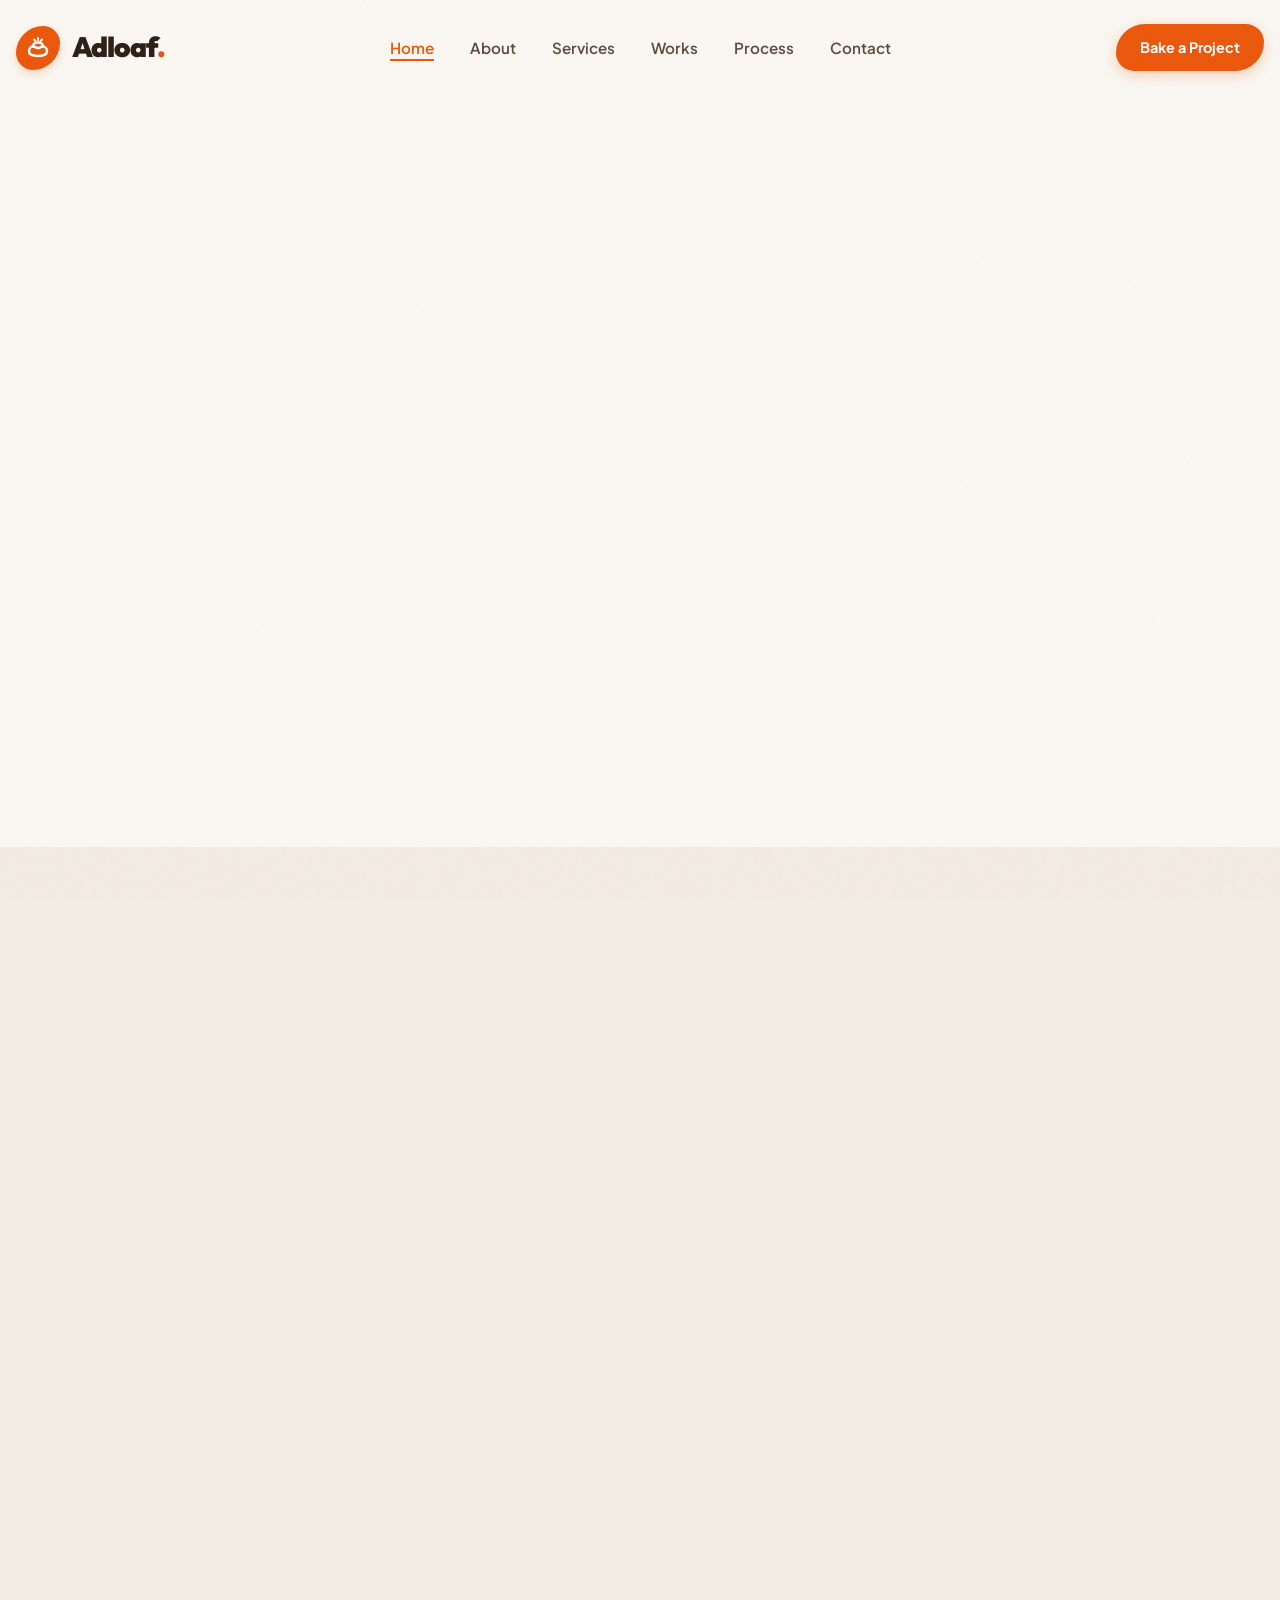
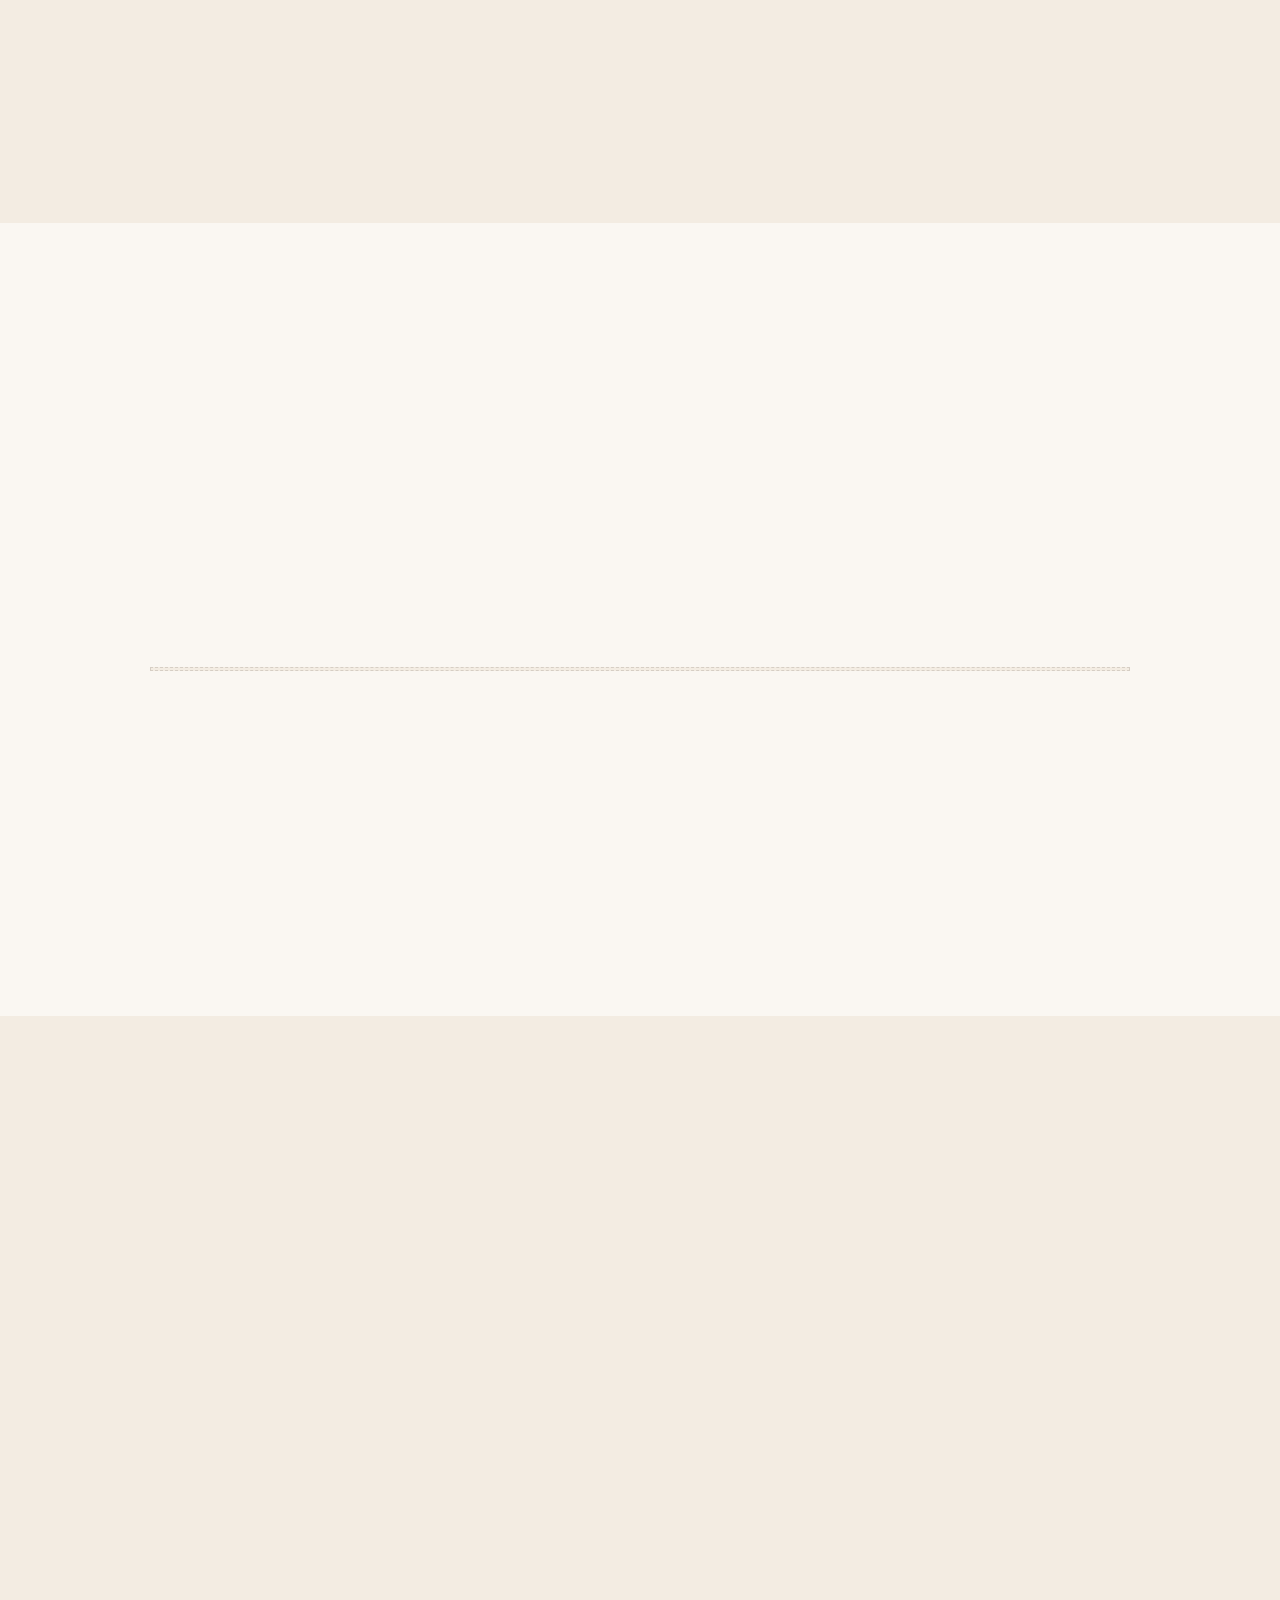
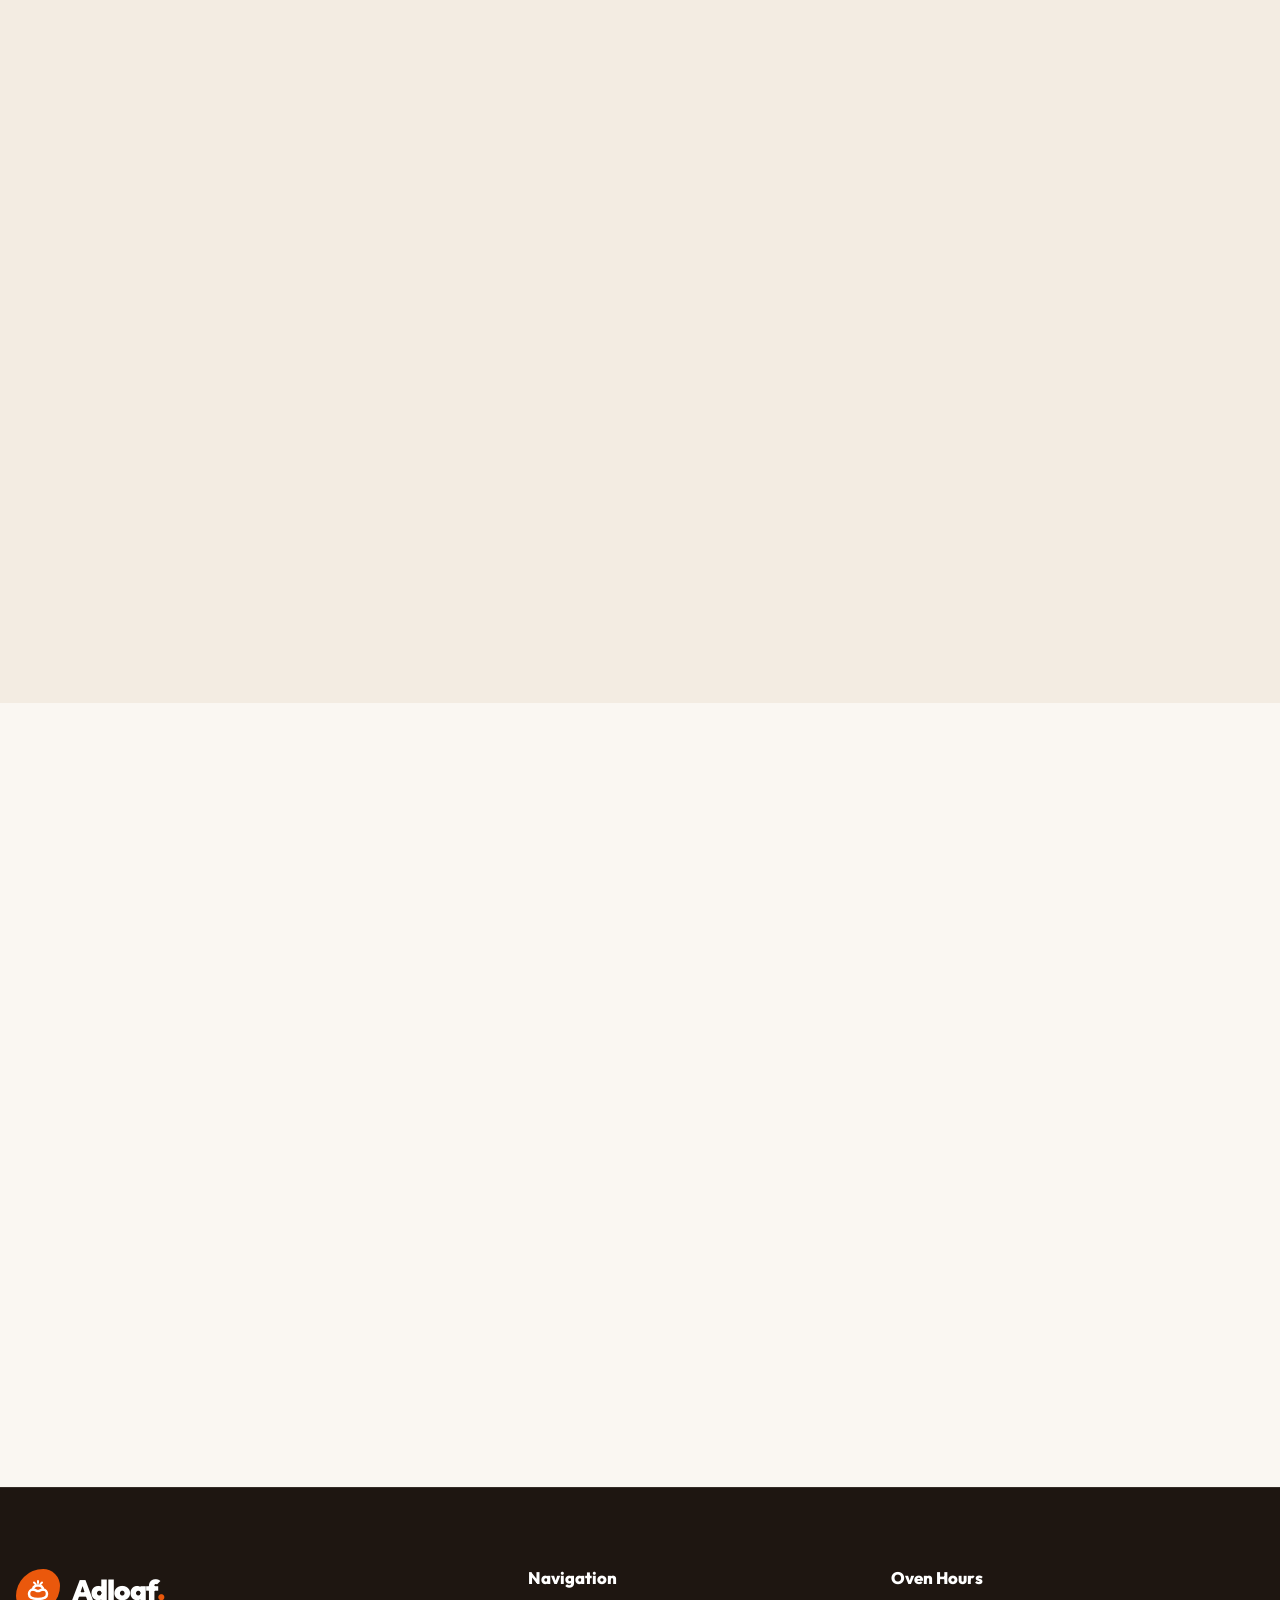
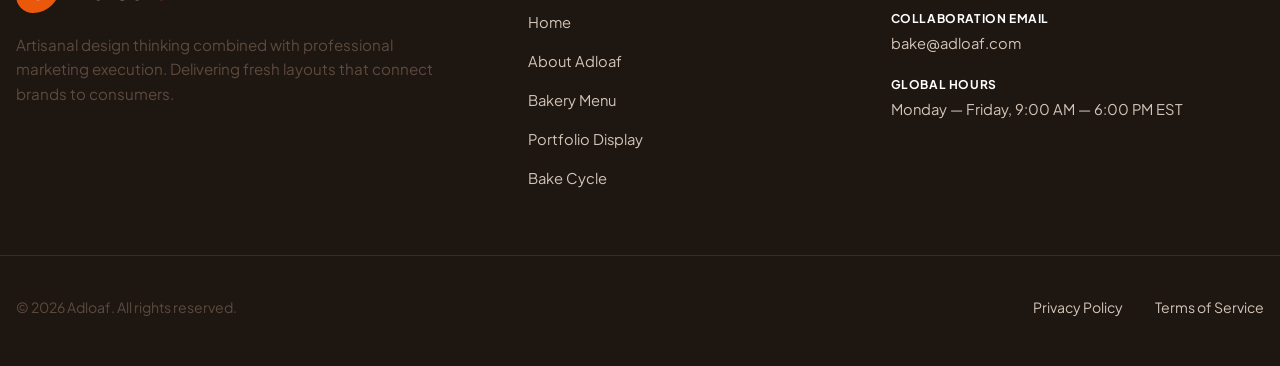
==== commit c38802ca: "Revert to static website form" ====
--- a/index.html
+++ b/index.html
@@ -1,824 +1,826 @@
-<!DOCTYPE html>
-<html lang="en">
-<head>
-  <meta charset="UTF-8">
-  <meta name="viewport" content="width=device-width, initial-scale=1.0">
-  <meta name="description" content="Adloaf - Freshly Baked Creative Ideas for Brands. Portfolio showcasing website design, branding, posters, social media, and digital campaigns.">
-  <meta name="keywords" content="Adloaf, design portfolio, website design, branding, graphic design, posters, social media creatives, digital campaigns, creative agency">
-  <meta name="author" content="Adloaf">
-  <meta property="og:title" content="Adloaf | Freshly Baked Creative Ideas for Brands">
-  <meta property="og:description" content="A creative showcase of websites, graphic designs, brand visuals, and digital ideas crafted to help brands look better, communicate smarter, and grow faster.">
-  <meta property="og:image" content="assets/portfolio_branding.png">
-  <meta property="og:url" content="https://adloaf.com">
-  <meta name="twitter:card" content="summary_large_image">
-  
-  <title>Adloaf | Freshly Baked Creative Ideas for Brands</title>
-  
-  <!-- CSS Stylesheet -->
-  <link rel="stylesheet" href="style.css">
-</head>
-<body>
-
-  <!-- ==========================================
-       HEADER & NAVIGATION
-       ========================================== -->
-  <header class="header" id="header">
-    <div class="container nav-container">
-      <!-- Brand Logo -->
-      <a href="#" class="logo" id="nav-logo" aria-label="Adloaf Home">
-        <div class="logo-icon-wrap">
-          <!-- Custom SVG Logo: Loaf & Digital Sparks -->
-          <svg width="24" height="24" viewBox="0 0 24 24" fill="none" stroke="currentColor" stroke-width="2.5" stroke-linecap="round" stroke-linejoin="round">
-            <path d="M3 15C3 13 4.5 10.5 7 10.5C9.5 10.5 10 12 12 12C14 12 14.5 10.5 17 10.5C19.5 10.5 21 13 21 15C21 18.5 18.5 20 12 20C5.5 20 3 18.5 3 15Z"/>
-            <path d="M7 10.5C7 8 9 6.5 12 6.5C15 6.5 17 8 17 10.5" stroke-dasharray="1 1"/>
-            <path d="M12 2V4M8 3.5l1.5 1.5M16 3.5L14.5 5" stroke="currentColor" stroke-width="2"/>
-          </svg>
-        </div>
-        <span class="logo-text">Adloaf<span class="logo-dot">.</span></span>
-      </a>
-
-      <!-- Navigation Links -->
-      <nav aria-label="Main Navigation">
-        <ul class="nav-menu" id="nav-menu">
-          <li><a href="#home" class="nav-link active">Home</a></li>
-          <li><a href="#about" class="nav-link">About</a></li>
-          <li><a href="#services" class="nav-link">Services</a></li>
-          <li><a href="#portfolio" class="nav-link">Works</a></li>
-          <li><a href="#process" class="nav-link">Process</a></li>
-          <li><a href="#contact" class="nav-link">Contact</a></li>
-        </ul>
-      </nav>
-
-      <!-- CTA Button & Hamburger -->
-      <div class="header-actions">
-        <a href="#contact" class="btn btn-primary btn-header" id="header-cta">Bake a Project</a>
-        <button class="menu-toggle" id="menu-toggle" aria-label="Toggle Navigation Menu" aria-controls="nav-menu" aria-expanded="false">
-          <span></span>
-          <span></span>
-          <span></span>
-        </button>
-      </div>
-    </div>
-  </header>
-
-  <!-- ==========================================
-       HERO SECTION
-       ========================================== -->
-  <section class="hero" id="home">
-    <div class="container hero-grid">
-      <!-- Left: Copy & Actions -->
-      <div class="hero-text-wrap reveal">
-        <span class="hero-title-prefix">Welcome to the Creative Bakery</span>
-        <h1 class="hero-title">
-          Freshly Baked <span class="glow">Creative Ideas</span> for Brands.
-        </h1>
-        <p class="hero-desc">
-          A creative showcase of websites, graphic designs, brand visuals, and digital ideas crafted to help brands look better, communicate smarter, and grow faster.
-        </p>
-        <div class="hero-ctas">
-          <a href="#portfolio" class="btn btn-primary btn-loaf" id="hero-cta-works">View Works</a>
-          <a href="#contact" class="btn btn-secondary btn-loaf" id="hero-cta-contact">Contact Me</a>
-        </div>
-        <!-- Micro features -->
-        <div class="hero-features">
-          <div class="hero-feat-item">
-            <svg width="20" height="20" viewBox="0 0 24 24" fill="none" stroke="currentColor" stroke-width="2.5" stroke-linecap="round" stroke-linejoin="round">
-              <path d="M12 22c5.523 0 10-4.477 10-10S17.523 2 12 2 2 6.477 2 12s4.477 10 10 10z"/>
-              <path d="m9 12 2 2 4-4"/>
-            </svg>
-            <span class="hero-feat-title">100% Unique Design</span>
-          </div>
-          <div class="hero-feat-item">
-            <svg width="20" height="20" viewBox="0 0 24 24" fill="none" stroke="currentColor" stroke-width="2.5" stroke-linecap="round" stroke-linejoin="round">
-              <path d="M12 22c5.523 0 10-4.477 10-10S17.523 2 12 2 2 6.477 2 12s4.477 10 10 10z"/>
-              <path d="m9 12 2 2 4-4"/>
-            </svg>
-            <span class="hero-feat-title">Served Fast & Fresh</span>
-          </div>
-        </div>
-      </div>
-
-      <!-- Right: Custom SVG Oven Visual -->
-      <div class="hero-visual reveal reveal-delay-2">
-        <div class="hero-glow-back"></div>
-        <div class="dough-shape-1"></div>
-        <div class="dough-shape-2"></div>
-        
-        <!-- Premium Animated Custom SVG Oven Illustration -->
-        <svg class="oven-illustration" viewBox="0 0 400 400" fill="none" xmlns="http://www.w3.org/2000/svg">
-          <!-- Oven Body Outer Shadow & Frame -->
-          <rect x="50" y="80" width="300" height="260" rx="36" fill="#2C2018" stroke="#E8DEC6" stroke-width="4"/>
-          <!-- Top Control Panel Background -->
-          <path d="M50 116c0-20 16-36 36-36h228c20 0 36 16 36 36v14H50v-14Z" fill="#1E1611"/>
-          <!-- Control Panel Dials -->
-          <circle cx="90" cy="98" r="7" fill="#EA580C"/>
-          <circle cx="115" cy="98" r="7" fill="#D97706"/>
-          <!-- Digital Display Timer -->
-          <rect x="260" y="88" width="60" height="20" rx="6" fill="#2C2018"/>
-          <text x="272" y="103" fill="#EA580C" font-family="'Outfit', sans-serif" font-size="12" font-weight="800" letter-spacing="1">08:00</text>
-          
-          <!-- Large Glass Door -->
-          <rect x="75" y="145" width="250" height="165" rx="20" fill="#1E1611" stroke="#E8DEC6" stroke-width="3"/>
-          <!-- Inner Glow representing heating element -->
-          <rect x="90" y="160" width="220" height="135" rx="12" fill="url(#ovenGlow)" opacity="0.85"/>
-          
-          <!-- Glowing Creative Bread rising inside -->
-          <path d="M140 250c0-25 20-35 60-35s60 10 60 35v15H140v-15Z" fill="url(#breadGradient)" stroke="#EA580C" stroke-width="2"/>
-          <path d="M170 230l10-15M200 227l5-18M225 231l-8-16" stroke="#FAF7F2" stroke-width="2" stroke-linecap="round"/>
-          
-          <!-- Steam Lines rising from Bread -->
-          <path d="M165 190c-5-8 5-15 0-22M200 185c5-8-5-15 0-22M235 190c-5-8 5-15 0-22" stroke="#EA580C" stroke-width="2" stroke-linecap="round" opacity="0.6"/>
-          
-          <!-- Oven Door Handle -->
-          <rect x="110" y="130" width="180" height="10" rx="5" fill="#FAF7F2"/>
-          <rect x="130" y="125" width="15" height="15" rx="3" fill="#E8DEC6"/>
-          <rect x="255" y="125" width="15" height="15" rx="3" fill="#E8DEC6"/>
-          
-          <!-- Bottom Oven Feet -->
-          <rect x="80" y="340" width="30" height="15" rx="5" fill="#2C2018"/>
-          <rect x="290" y="340" width="30" height="15" rx="5" fill="#2C2018"/>
-          
-          <!-- SVG Definitions for Gradients -->
-          <defs>
-            <radialGradient id="ovenGlow" cx="50%" cy="50%" r="50%" fx="50%" fy="50%">
-              <stop offset="0%" stop-color="#EA580C" stop-opacity="0.45"/>
-              <stop offset="70%" stop-color="#D97706" stop-opacity="0.15"/>
-              <stop offset="100%" stop-color="#1E1611" stop-opacity="0"/>
-            </radialGradient>
-            <linearGradient id="breadGradient" x1="0%" y1="0%" x2="100%" y2="100%">
-              <stop offset="0%" stop-color="#FFFDF9"/>
-              <stop offset="60%" stop-color="#D97706"/>
-              <stop offset="100%" stop-color="#5C4A3E"/>
-            </linearGradient>
-          </defs>
-        </svg>
-      </div>
-    </div>
-  </section>
-
-  <!-- ==========================================
-       ABOUT SECTION
-       ========================================== -->
-  <section class="about" id="about">
-    <div class="container about-grid">
-      <!-- Left Side: Interactive Stacking Cards -->
-      <div class="about-image-side reveal">
-        <div class="about-card-stack">
-          <!-- Card 1: Brand Concept Definition -->
-          <div class="about-stack-card about-card-1">
-            <div class="about-card-icon">
-              <svg width="24" height="24" viewBox="0 0 24 24" fill="none" stroke="currentColor" stroke-width="2" stroke-linecap="round" stroke-linejoin="round">
-                <rect width="18" height="18" x="3" y="3" rx="2"/>
-                <path d="M12 8v8M8 12h8"/>
-              </svg>
-            </div>
-            <div>
-              <h3 class="about-card-title">Fresh Concept</h3>
-              <p class="about-card-text">Combining marketing strategies (Ad) with warm, organic design ideas (Loaf).</p>
-            </div>
-          </div>
-          <!-- Card 2: Value Proposition -->
-          <div class="about-stack-card about-card-2">
-            <div class="about-card-icon">
-              <svg width="24" height="24" viewBox="0 0 24 24" fill="none" stroke="currentColor" stroke-width="2" stroke-linecap="round" stroke-linejoin="round">
-                <path d="m12 3-1.912 5.813a2 2 0 0 1-1.9 1.375H2.03c-1.87 0-2.65 2.41-1.13 3.515l4.945 3.59a2 2 0 0 1 .69 2.124L4.623 21.23c-.58 1.766 1.444 3.237 2.964 2.138L12 19.78l4.413 3.588c1.52 1.1 3.544-.37 2.964-2.138l-1.912-5.813a2 2 0 0 1 .69-2.124l4.945-3.59c1.52-1.1.74-3.515-1.13-3.515h-6.158a2 2 0 0 1-1.9-1.375L12 3z"/>
-              </svg>
-            </div>
-            <div>
-              <h3 class="about-card-title">Crafted Premium</h3>
-              <p class="about-card-text">Every detail is hand-kneaded, verified, and served to visual perfection.</p>
-            </div>
-          </div>
-          <!-- Card 3: Backing Plate -->
-          <div class="about-stack-card about-card-3">
-            <div class="about-card-icon">
-              <svg width="24" height="24" viewBox="0 0 24 24" fill="none" stroke="currentColor" stroke-width="2" stroke-linecap="round" stroke-linejoin="round">
-                <path d="M12 2v20M17 5H9.5a3.5 3.5 0 0 0 0 7h5a3.5 3.5 0 0 1 0 7H6"/>
-              </svg>
-            </div>
-            <div>
-              <h3 class="about-card-title">Bred for Growth</h3>
-              <p class="about-card-text">Optimized to help businesses attract customers and build real authority.</p>
-            </div>
-          </div>
-        </div>
-      </div>
-
-      <!-- Right Side: Copywriting -->
-      <div class="about-text-side reveal reveal-delay-1">
-        <div class="section-badge">
-          <svg width="14" height="14" viewBox="0 0 24 24" fill="none" stroke="currentColor" stroke-width="3" stroke-linecap="round" stroke-linejoin="round">
-            <path d="M12 2v20M17 5H9.5a3.5 3.5 0 0 0 0 7h5a3.5 3.5 0 0 1 0 7H6"/>
-          </svg>
-          Who is Adloaf?
-        </div>
-        <h2 class="section-title">Fresh Design Thinking. Ready-to-Serve Platforms.</h2>
-        <p class="about-desc">
-          Adloaf is a creative design brand engineered to act like an artisanal bakery for business visuals. In our bakery, <strong>“Ad”</strong> stands for advertising, branding, strategy, and business growth. <strong>“Loaf”</strong> represents our freshly baked design concepts, warm organic layouts, and premium digital solutions that we knead, proof, and serve hot to clients worldwide.
-        </p>
-        
-        <!-- About highlights -->
-        <div class="about-highlights">
-          <div class="highlight-item">
-            <div class="highlight-title-wrap">
-              <div class="highlight-dot"></div>
-              <h3 class="highlight-title">The Strategy (Ad)</h3>
-            </div>
-            <p class="highlight-desc">Identifying brand goals, creating clear communication plans, and driving conversions.</p>
-          </div>
-          <div class="highlight-item">
-            <div class="highlight-title-wrap">
-              <div class="highlight-dot"></div>
-              <h3 class="highlight-title">The Craft (Loaf)</h3>
-            </div>
-            <p class="highlight-desc">Developing bespoke visual elements, elegant layouts, custom micro-interactions, and premium aesthetics.</p>
-          </div>
-        </div>
-
-        <a href="#contact" class="btn btn-primary" id="about-cta-contact">Let's Bake Together</a>
-      </div>
-    </div>
-  </section>
-
-  <!-- ==========================================
-       SERVICES SECTION
-       ========================================== -->
-  <section class="services" id="services">
-    <div class="container">
-      <div class="section-header reveal">
-        <span class="section-badge">Our Bakery Menu</span>
-        <h2 class="section-title">What We Bake Best</h2>
-        <p class="section-subtitle">Explore our core recipe cards. We specialize in producing sleek layouts and consistent styling across all visual platforms.</p>
-      </div>
-
-      <!-- Services Grid -->
-      <div class="services-grid">
-        <!-- Service 1: Website Design -->
-        <div class="service-card reveal">
-          <div class="service-icon-wrap">
-            <svg width="28" height="28" viewBox="0 0 24 24" fill="none" stroke="currentColor" stroke-width="2" stroke-linecap="round" stroke-linejoin="round">
-              <rect width="20" height="16" x="2" y="4" rx="2"/>
-              <path d="M6 8h.01M10 8h.01M14 8h.01M2 12h20"/>
-            </svg>
-          </div>
-          <h3 class="service-card-title">Website Design</h3>
-          <p class="service-card-desc">Bespoke portfolio, product, and brand sites. Engineered to look stunning on mobile devices and desktops, with layout grids built to impress.</p>
-          <a href="#contact" class="service-link">
-            Order Website
-            <svg width="16" height="16" viewBox="0 0 24 24" fill="none" stroke="currentColor" stroke-width="2.5" stroke-linecap="round" stroke-linejoin="round">
-              <path d="M5 12h14M12 5l7 7-7 7"/>
-            </svg>
-          </a>
-        </div>
-
-        <!-- Service 2: Landing Pages -->
-        <div class="service-card reveal reveal-delay-1">
-          <div class="service-icon-wrap">
-            <svg width="28" height="28" viewBox="0 0 24 24" fill="none" stroke="currentColor" stroke-width="2" stroke-linecap="round" stroke-linejoin="round">
-              <rect width="18" height="18" x="3" y="3" rx="2"/>
-              <path d="M9 17h6M9 13h6M9 9h4"/>
-            </svg>
-          </div>
-          <h3 class="service-card-title">Landing Pages</h3>
-          <p class="service-card-desc">High-converting single pages crafted to launch products, capture leads, and outline features with highly engaging visual hierarchy.</p>
-          <a href="#contact" class="service-link">
-            Order Page
-            <svg width="16" height="16" viewBox="0 0 24 24" fill="none" stroke="currentColor" stroke-width="2.5" stroke-linecap="round" stroke-linejoin="round">
-              <path d="M5 12h14M12 5l7 7-7 7"/>
-            </svg>
-          </a>
-        </div>
-
-        <!-- Service 3: Graphic Design -->
-        <div class="service-card reveal reveal-delay-2">
-          <div class="service-icon-wrap">
-            <svg width="28" height="28" viewBox="0 0 24 24" fill="none" stroke="currentColor" stroke-width="2" stroke-linecap="round" stroke-linejoin="round">
-              <path d="M12 20h9M16.5 3.5a2.12 2.12 0 0 1 3 3L7 19l-4 1 1-4Z"/>
-            </svg>
-          </div>
-          <h3 class="service-card-title">Graphic Design</h3>
-          <p class="service-card-desc">Artistic and advertising visuals designed for physical prints, digital displays, and complex layouts. Styled to perfection.</p>
-          <a href="#contact" class="service-link">
-            Order Graphics
-            <svg width="16" height="16" viewBox="0 0 24 24" fill="none" stroke="currentColor" stroke-width="2.5" stroke-linecap="round" stroke-linejoin="round">
-              <path d="M5 12h14M12 5l7 7-7 7"/>
-            </svg>
-          </a>
-        </div>
-
-        <!-- Service 4: Brand Identity -->
-        <div class="service-card reveal">
-          <div class="service-icon-wrap">
-            <svg width="28" height="28" viewBox="0 0 24 24" fill="none" stroke="currentColor" stroke-width="2" stroke-linecap="round" stroke-linejoin="round">
-              <path d="M12 22s8-4 8-10V5l-8-3-8 3v7c0 6 8 10 8 10z"/>
-            </svg>
-          </div>
-          <h3 class="service-card-title">Brand Identity</h3>
-          <p class="service-card-desc">Bespoke logo design, color systems, style guides, and typography plans that build solid credibility and unified presentation.</p>
-          <a href="#contact" class="service-link">
-            Order Branding
-            <svg width="16" height="16" viewBox="0 0 24 24" fill="none" stroke="currentColor" stroke-width="2.5" stroke-linecap="round" stroke-linejoin="round">
-              <path d="M5 12h14M12 5l7 7-7 7"/>
-            </svg>
-          </a>
-        </div>
-
-        <!-- Service 5: Social Media Creatives -->
-        <div class="service-card reveal reveal-delay-1">
-          <div class="service-icon-wrap">
-            <svg width="28" height="28" viewBox="0 0 24 24" fill="none" stroke="currentColor" stroke-width="2" stroke-linecap="round" stroke-linejoin="round">
-              <path d="M21 11.5a8.38 8.38 0 0 1-.9 3.8 8.5 8.5 0 0 1-7.6 4.7 8.38 8.38 0 0 1-3.8-.9L3 21l1.9-5.7a8.38 8.38 0 0 1-.9-3.8 8.5 8.5 0 0 1 4.7-7.6 8.38 8.38 0 0 1 3.8-.9h.5a8.48 8.48 0 0 1 8 8v.5z"/>
-            </svg>
-          </div>
-          <h3 class="service-card-title">Social Media Creatives</h3>
-          <p class="service-card-desc">Visually engaging custom posts, reels graphic shells, story templates, and banners that command attention in crowded social feeds.</p>
-          <a href="#contact" class="service-link">
-            Order Creatives
-            <svg width="16" height="16" viewBox="0 0 24 24" fill="none" stroke="currentColor" stroke-width="2.5" stroke-linecap="round" stroke-linejoin="round">
-              <path d="M5 12h14M12 5l7 7-7 7"/>
-            </svg>
-          </a>
-        </div>
-
-        <!-- Service 6: Digital Campaigns -->
-        <div class="service-card reveal reveal-delay-2">
-          <div class="service-icon-wrap">
-            <svg width="28" height="28" viewBox="0 0 24 24" fill="none" stroke="currentColor" stroke-width="2" stroke-linecap="round" stroke-linejoin="round">
-              <path d="m22 2-7 20-4-9-9-4Z"/>
-              <path d="M22 2 11 13"/>
-            </svg>
-          </div>
-          <h3 class="service-card-title">Digital Campaigns</h3>
-          <p class="service-card-desc">Integrated advertising banners, promotional pages, and email visuals linked by a unified strategic message and glowing layout style.</p>
-          <a href="#contact" class="service-link">
-            Order Campaign
-            <svg width="16" height="16" viewBox="0 0 24 24" fill="none" stroke="currentColor" stroke-width="2.5" stroke-linecap="round" stroke-linejoin="round">
-              <path d="M5 12h14M12 5l7 7-7 7"/>
-            </svg>
-          </a>
-        </div>
-      </div>
-    </div>
-  </section>
-
-  <!-- ==========================================
-       PORTFOLIO SECTION
-       ========================================== -->
-  <section class="portfolio" id="portfolio">
-    <div class="container">
-      <div class="section-header reveal">
-        <span class="section-badge">The Display Case</span>
-        <h2 class="section-title">Oven-Fresh Works</h2>
-        <p class="section-subtitle">Take a look at our showcase of active digital bakes. Filter categories using the tabs below to explore specific recipe results.</p>
-      </div>
-
-      <!-- Categories Filter Tabs -->
-      <div class="portfolio-filters reveal">
-        <button class="filter-btn active" data-filter="all">All Bakes</button>
-        <button class="filter-btn" data-filter="websites">Websites</button>
-        <button class="filter-btn" data-filter="posters">Posters</button>
-        <button class="filter-btn" data-filter="branding">Branding</button>
-        <button class="filter-btn" data-filter="social">Social Media</button>
-        <button class="filter-btn" data-filter="uiconcepts">UI Concepts</button>
-      </div>
-
-      <!-- Works Grid -->
-      <div class="portfolio-grid" id="portfolio-grid">
-        <!-- Item 1: Websites -->
-        <div class="portfolio-item reveal" data-category="websites">
-          <div class="portfolio-img-wrap">
-            <img src="assets/portfolio_websites.png" alt="Sleek digital agency landing page display mockup" loading="lazy">
-            <div class="portfolio-overlay">
-              <div class="portfolio-overlay-text">
-                <span class="portfolio-tag">Websites</span>
-                <h4 class="portfolio-overlay-title">Nova Digital Landing Page</h4>
-              </div>
-            </div>
-          </div>
-          <div class="portfolio-info">
-            <span class="portfolio-category">Websites</span>
-            <h3 class="portfolio-title">Nova Landing Page</h3>
-            <p class="portfolio-desc">A premium portfolio website featuring ultra-smooth scrolling, light glassmorphism, and minimal structure.</p>
-          </div>
-        </div>
-
-        <!-- Item 2: Posters -->
-        <div class="portfolio-item reveal reveal-delay-1" data-category="posters">
-          <div class="portfolio-img-wrap">
-            <img src="assets/portfolio_posters.png" alt="Minimalist poster mockup displaying agency message" loading="lazy">
-            <div class="portfolio-overlay">
-              <div class="portfolio-overlay-text">
-                <span class="portfolio-tag">Posters</span>
-                <h4 class="portfolio-overlay-title">Fresh Baked Poster Series</h4>
-              </div>
-            </div>
-          </div>
-          <div class="portfolio-info">
-            <span class="portfolio-category">Posters</span>
-            <h3 class="portfolio-title">Fresh Ideas Poster</h3>
-            <p class="portfolio-desc">High-contrast typographical poster with custom grain overlay textures and bold editorial font scales.</p>
-          </div>
-        </div>
-
-        <!-- Item 3: Branding -->
-        <div class="portfolio-item reveal" data-category="branding">
-          <div class="portfolio-img-wrap">
-            <img src="assets/portfolio_branding.png" alt="Unified corporate brand design assets layout" loading="lazy">
-            <div class="portfolio-overlay">
-              <div class="portfolio-overlay-text">
-                <span class="portfolio-tag">Branding</span>
-                <h4 class="portfolio-overlay-title">Rise Bakers Identity</h4>
-              </div>
-            </div>
-          </div>
-          <div class="portfolio-info">
-            <span class="portfolio-category">Branding</span>
-            <h3 class="portfolio-title">Rise Identity System</h3>
-            <p class="portfolio-desc">Complete corporate brand package, featuring business card systems, modern colors, and brand books.</p>
-          </div>
-        </div>
-
-        <!-- Item 4: Social Media -->
-        <div class="portfolio-item reveal reveal-delay-1" data-category="social">
-          <div class="portfolio-img-wrap">
-            <img src="assets/portfolio_social.png" alt="Sleek Instagram post grid mockup" loading="lazy">
-            <div class="portfolio-overlay">
-              <div class="portfolio-overlay-text">
-                <span class="portfolio-tag">Social Media</span>
-                <h4 class="portfolio-overlay-title">Zenith Campaign Slides</h4>
-              </div>
-            </div>
-          </div>
-          <div class="portfolio-info">
-            <span class="portfolio-category">Social Media</span>
-            <h3 class="portfolio-title">Zenith Social Creatives</h3>
-            <p class="portfolio-desc">Scroll-stopping post layouts designed to scale user interaction with glowing gradient lines.</p>
-          </div>
-        </div>
-
-        <!-- Item 5: UI Concepts -->
-        <div class="portfolio-item reveal" data-category="uiconcepts">
-          <div class="portfolio-img-wrap">
-            <img src="assets/portfolio_uiconcepts.png" alt="Sleek mobile app dash UI mockup" loading="lazy">
-            <div class="portfolio-overlay">
-              <div class="portfolio-overlay-text">
-                <span class="portfolio-tag">UI Concepts</span>
-                <h4 class="portfolio-overlay-title">Knead App Interface</h4>
-              </div>
-            </div>
-          </div>
-          <div class="portfolio-info">
-            <span class="portfolio-category">UI Concepts</span>
-            <h3 class="portfolio-title">Knead Dashboard Design</h3>
-            <p class="portfolio-desc">Mobile application prototype utilizing soft-rounded card systems and caramel highlights.</p>
-          </div>
-        </div>
-      </div>
-    </div>
-  </section>
-
-  <!-- ==========================================
-       CREATIVE PROCESS SECTION
-       ========================================== -->
-  <section class="process" id="process">
-    <div class="container">
-      <div class="section-header reveal">
-        <span class="section-badge">How We Rise</span>
-        <h2 class="section-title">The Creative Bake Cycle</h2>
-        <p class="section-subtitle">We follow a strict recipe list for brand success. Every step of our workflow ensures the best outcome.</p>
-      </div>
-
-      <!-- Timeline steps -->
-      <div class="process-timeline">
-        <!-- Step 1: Discover -->
-        <div class="process-step reveal">
-          <div class="process-node">
-            <!-- Counter -->
-            <span class="process-step-num">01</span>
-            <!-- Icon -->
-            <svg width="34" height="34" viewBox="0 0 24 24" fill="none" stroke="currentColor" stroke-width="2" stroke-linecap="round" stroke-linejoin="round">
-              <circle cx="11" cy="11" r="8"/>
-              <path d="m21 21-4.3-4.3"/>
-            </svg>
-          </div>
-          <h3 class="process-step-title">Discover</h3>
-          <p class="process-step-desc">Gathering project requirements, analyzing branding constraints, and understanding core user targets.</p>
-        </div>
-
-        <!-- Step 2: Bake the Idea -->
-        <div class="process-step reveal reveal-delay-1">
-          <div class="process-node">
-            <span class="process-step-num">02</span>
-            <svg width="34" height="34" viewBox="0 0 24 24" fill="none" stroke="currentColor" stroke-width="2" stroke-linecap="round" stroke-linejoin="round">
-              <path d="M12 2v20M17 5H9.5a3.5 3.5 0 0 0 0 7h5a3.5 3.5 0 0 1 0 7H6"/>
-            </svg>
-          </div>
-          <h3 class="process-step-title">Bake the Idea</h3>
-          <p class="process-step-desc">Mixing strategy with imagination. Drafting conceptual pathways and proofing creative approaches.</p>
-        </div>
-
-        <!-- Step 3: Design -->
-        <div class="process-step reveal reveal-delay-2">
-          <div class="process-node">
-            <span class="process-step-num">03</span>
-            <svg width="34" height="34" viewBox="0 0 24 24" fill="none" stroke="currentColor" stroke-width="2" stroke-linecap="round" stroke-linejoin="round">
-              <path d="M12 20h9M16.5 3.5a2.12 2.12 0 0 1 3 3L7 19l-4 1 1-4Z"/>
-            </svg>
-          </div>
-          <h3 class="process-step-title">Design</h3>
-          <p class="process-step-desc">Shaping modern typography, establishing rich color palettes, and refining visual prototypes.</p>
-        </div>
-
-        <!-- Step 4: Deliver -->
-        <div class="process-step reveal reveal-delay-3">
-          <div class="process-node">
-            <span class="process-step-num">04</span>
-            <svg width="34" height="34" viewBox="0 0 24 24" fill="none" stroke="currentColor" stroke-width="2" stroke-linecap="round" stroke-linejoin="round">
-              <path d="M22 11.08V12a10 10 0 1 1-5.93-9.14"/>
-              <path d="m9 11 3 3L22 4"/>
-            </svg>
-          </div>
-          <h3 class="process-step-title">Deliver</h3>
-          <p class="process-step-desc">Serving your digital platforms optimized, checked for details, and ready to go live immediately.</p>
-        </div>
-      </div>
-    </div>
-  </section>
-
-  <!-- ==========================================
-       WHY CHOOSE ADLOAF (BENTO GRID)
-       ========================================== -->
-  <section class="why-us">
-    <div class="container">
-      <div class="section-header reveal">
-        <span class="section-badge">Why Adloaf?</span>
-        <h2 class="section-title">Baked with Purpose</h2>
-        <p class="section-subtitle">We combine premium design with strategic reasoning. Explore the core ingredients behind our project approach.</p>
-      </div>
-
-      <!-- Bento Grid -->
-      <div class="bento-grid">
-        <!-- Card 1: Fresh Ideas (Large dark card) -->
-        <div class="bento-item bento-col-2 bento-row-2 bento-item-dark reveal">
-          <div>
-            <div class="bento-icon">
-              <!-- Custom Sparkle/Light Icon -->
-              <svg width="40" height="40" viewBox="0 0 24 24" fill="none" stroke="currentColor" stroke-width="2" stroke-linecap="round" stroke-linejoin="round">
-                <path d="m12 3-1.912 5.813a2 2 0 0 1-1.9 1.375H2.03c-1.87 0-2.65 2.41-1.13 3.515l4.945 3.59a2 2 0 0 1 .69 2.124L4.623 21.23c-.58 1.766 1.444 3.237 2.964 2.138L12 19.78l4.413 3.588c1.52 1.1 3.544-.37 2.964-2.138l-1.912-5.813a2 2 0 0 1 .69-2.124l4.945-3.59c1.52-1.1.74-3.515-1.13-3.515h-6.158a2 2 0 0 1-1.9-1.375L12 3z"/>
-              </svg>
-            </div>
-            <h3 class="bento-title">Fresh Ideas</h3>
-            <p class="bento-desc">We never reuse stale templates. Every single client brief receives a customized design concept inspired by warm creative trends and tailored for clear strategic impact. Our design processes allow us to bake unique digital interfaces from scratch.</p>
-          </div>
-          <div>
-            <span class="bento-stat-label">Unique Recipes Only</span>
-          </div>
-        </div>
-
-        <!-- Card 2: Stat card (Clean execution) -->
-        <div class="bento-item reveal reveal-delay-1">
-          <div>
-            <span class="bento-stat-num">100%</span>
-            <h3 class="bento-title" style="margin-top: 0.5rem;">Clean Execution</h3>
-            <p class="bento-desc">Zero cluttered code, bloated libraries, or messy graphic packages. We keep file delivery crisp.</p>
-          </div>
-        </div>
-
-        <!-- Card 3: Brand-focused Design -->
-        <div class="bento-item reveal reveal-delay-2">
-          <div>
-            <div class="bento-icon">
-              <svg width="32" height="32" viewBox="0 0 24 24" fill="none" stroke="currentColor" stroke-width="2" stroke-linecap="round" stroke-linejoin="round">
-                <circle cx="12" cy="12" r="10"/>
-                <circle cx="12" cy="12" r="6"/>
-                <circle cx="12" cy="12" r="2"/>
-              </svg>
-            </div>
-            <h3 class="bento-title">Brand-Focused</h3>
-            <p class="bento-desc">Design structured around your real brand value to drive visitor conversions.</p>
-          </div>
-        </div>
-
-        <!-- Card 4: Fast Delivery (Served Hot) -->
-        <div class="bento-item reveal">
-          <div>
-            <div class="bento-icon">
-              <svg width="32" height="32" viewBox="0 0 24 24" fill="none" stroke="currentColor" stroke-width="2" stroke-linecap="round" stroke-linejoin="round">
-                <path d="M13 2L3 14h9l-1 8 10-12h-9l1-8z"/>
-              </svg>
-            </div>
-            <h3 class="bento-title">Served Fast</h3>
-            <p class="bento-desc">Timelines are strictly respected. We deliver your assets warm and ready-to-run on schedule.</p>
-          </div>
-        </div>
-
-        <!-- Card 5: Storytelling (Wide card) -->
-        <div class="bento-item bento-col-2 reveal reveal-delay-1">
-          <div>
-            <div class="bento-icon">
-              <svg width="32" height="32" viewBox="0 0 24 24" fill="none" stroke="currentColor" stroke-width="2" stroke-linecap="round" stroke-linejoin="round">
-                <path d="M4 19.5v-15A2.5 2.5 0 0 1 6.5 2H20v20H6.5a2.5 2.5 0 0 1-2.5-2.5Z"/>
-                <path d="M6 6h10M6 10h10"/>
-              </svg>
-            </div>
-            <h3 class="bento-title">Creative Storytelling</h3>
-            <p class="bento-desc">We merge visual aesthetics with compelling brand narratives. This ensures your visitors do not just glance at your landing page, but read, remember, and identify with your strategic value long after leaving.</p>
-          </div>
-        </div>
-      </div>
-    </div>
-  </section>
-
-  <!-- ==========================================
-       CONTACT SECTION
-       ========================================== -->
-  <section class="contact" id="contact">
-    <div class="container contact-grid">
-      <!-- Left: Contact Details -->
-      <div class="contact-info-wrap reveal">
-        <span class="section-badge">Bake with Us</span>
-        <h2 class="section-title">Send a Recipe Request</h2>
-        <p class="contact-header-subtitle">
-          Have an idea or brand project waiting to be shaped? Drop us a line below or reach out via our social links. We serve hot creative inputs directly to your inbox.
-        </p>
-
-        <!-- Channels -->
-        <div class="contact-channels">
-          <!-- Email Contact -->
-          <div class="contact-item">
-            <div class="contact-icon-box">
-              <svg width="22" height="22" viewBox="0 0 24 24" fill="none" stroke="currentColor" stroke-width="2" stroke-linecap="round" stroke-linejoin="round">
-                <rect width="20" height="16" x="2" y="4" rx="2"/>
-                <path d="m22 7-8.97 5.7a1.94 1.94 0 0 1-2.06 0L2 7"/>
-              </svg>
-            </div>
-            <div>
-              <div class="contact-item-title">E-mail Address</div>
-              <a href="mailto:bake@adloaf.com" class="contact-item-link" id="contact-email">bake@adloaf.com</a>
-            </div>
-          </div>
-
-          <!-- WhatsApp Contact -->
-          <div class="contact-item">
-            <div class="contact-icon-box">
-              <!-- Custom WhatsApp SVG Icon -->
-              <svg width="22" height="22" viewBox="0 0 24 24" fill="none" stroke="currentColor" stroke-width="2.5" stroke-linecap="round" stroke-linejoin="round">
-                <path d="M22 16.92v3a2 2 0 0 1-2.18 2 19.79 19.79 0 0 1-8.63-3.07 19.5 19.5 0 0 1-6-6 19.79 19.79 0 0 1-3.07-8.67A2 2 0 0 1 4.11 2h3a2 2 0 0 1 2 1.72 12.84 12.84 0 0 0 .7 2.81 2 2 0 0 1-.45 2.11L8.09 9.91a16 16 0 0 0 6 6l1.27-1.27a2 2 0 0 1 2.11-.45 12.84 12.84 0 0 0 2.81.7A2 2 0 0 1 22 16.92z"/>
-              </svg>
-            </div>
-            <div>
-              <div class="contact-item-title">WhatsApp Chat</div>
-              <a href="https://wa.me/1234567890" target="_blank" rel="noopener" class="contact-item-link" id="contact-whatsapp">Chat on WhatsApp</a>
-            </div>
-          </div>
-        </div>
-
-        <!-- Social Media Buttons -->
-        <div class="social-links">
-          <a href="https://dribbble.com" class="social-btn" target="_blank" rel="noopener" aria-label="Dribbble Account Link">
-            <svg width="20" height="20" viewBox="0 0 24 24" fill="none" stroke="currentColor" stroke-width="2" stroke-linecap="round" stroke-linejoin="round">
-              <circle cx="12" cy="12" r="10"/>
-              <path d="M8.56 2.75c4.37 6.03 6.02 9.42 8.03 17.72m2.54-15.38c-3.72 4.35-8.94 5.66-16.88 5.85m19.5 1.9c-3.5-.49-11.05 1-11.6 8.56"/>
-            </svg>
-          </a>
-          <a href="https://behance.net" class="social-btn" target="_blank" rel="noopener" aria-label="Behance Account Link">
-            <svg width="20" height="20" viewBox="0 0 24 24" fill="none" stroke="currentColor" stroke-width="2" stroke-linecap="round" stroke-linejoin="round">
-              <path d="M14 19a5 5 0 0 0 5-5v-1a5 5 0 0 0-5-5M2 5h7a4 4 0 0 1 0 8H2V5Zm0 8h8a4 4 0 0 1 0 8H2v-8ZM14 6h7"/>
-            </svg>
-          </a>
-          <a href="https://linkedin.com" class="social-btn" target="_blank" rel="noopener" aria-label="LinkedIn Account Link">
-            <svg width="20" height="20" viewBox="0 0 24 24" fill="none" stroke="currentColor" stroke-width="2" stroke-linecap="round" stroke-linejoin="round">
-              <path d="M16 8a6 6 0 0 1 6 6v7h-4v-7a2 2 0 0 0-2-2 2 2 0 0 0-2 2v7h-4v-7a6 6 0 0 1 6-6zM2 9h4v12H2z"/>
-              <circle cx="4" cy="4" r="2"/>
-            </svg>
-          </a>
-          <a href="https://instagram.com" class="social-btn" target="_blank" rel="noopener" aria-label="Instagram Account Link">
-            <svg width="20" height="20" viewBox="0 0 24 24" fill="none" stroke="currentColor" stroke-width="2" stroke-linecap="round" stroke-linejoin="round">
-              <rect width="20" height="20" x="2" y="2" rx="5" ry="5"/>
-              <path d="M16 11.37A4 4 0 1 1 12.63 8 4 4 0 0 1 16 11.37zM17.5 6.5h.01"/>
-            </svg>
-          </a>
-        </div>
-      </div>
-
-      <!-- Right: Premium Custom Validation Form -->
-      <div class="contact-card reveal reveal-delay-1">
-        <form class="contact-form" id="contact-form" novalidate>
-          <div class="form-row-2">
-            <!-- Name Input -->
-            <div class="form-group">
-              <label for="form-name" class="form-label">Full Name</label>
-              <input type="text" id="form-name" class="form-input" placeholder="Your name" required>
-            </div>
-            <!-- Email Input -->
-            <div class="form-group">
-              <label for="form-email" class="form-label">Email Address</label>
-              <input type="email" id="form-email" class="form-input" placeholder="you@example.com" required>
-            </div>
-          </div>
-
-          <div class="form-row-2">
-            <!-- Subject Input -->
-            <div class="form-group">
-              <label for="form-subject" class="form-label">Subject</label>
-              <input type="text" id="form-subject" class="form-input" placeholder="Project name / query" required>
-            </div>
-            <!-- Service Dropdown -->
-            <div class="form-group">
-              <label for="form-service" class="form-label">Recipe Type</label>
-              <select id="form-service" class="form-input" style="height: 53px;" required>
-                <option value="" disabled selected>Select a Service</option>
-                <option value="websites">Website Design</option>
-                <option value="landing">Landing Pages</option>
-                <option value="graphics">Graphic Design</option>
-                <option value="branding">Brand Identity</option>
-                <option value="social">Social Creatives</option>
-                <option value="campaigns">Digital Campaigns</option>
-              </select>
-            </div>
-          </div>
-
-          <!-- Message Textarea -->
-          <div class="form-group">
-            <label for="form-message" class="form-label">Project Ingredients</label>
-            <textarea id="form-message" class="form-textarea" placeholder="Outline your project goals, timelines, and strategy details..." required></textarea>
-          </div>
-
-          <!-- Alert Success Box -->
-          <div class="form-message" id="form-success-box">
-            <svg width="20" height="20" viewBox="0 0 24 24" fill="none" stroke="currentColor" stroke-width="2.5" stroke-linecap="round" stroke-linejoin="round">
-              <path d="M22 11.08V12a10 10 0 1 1-5.93-9.14"/>
-              <path d="m9 11 3 3L22 4"/>
-            </svg>
-            <span>Your request has been placed in the oven! We will reply soon.</span>
-          </div>
-
-          <!-- Submit Button -->
-          <button type="submit" class="btn btn-primary btn-loaf" id="form-submit-btn" style="width: 100%;">Bake the Message</button>
-        </form>
-      </div>
-    </div>
-  </section>
-
-  <!-- ==========================================
-       FOOTER
-       ========================================== -->
-  <footer class="footer">
-    <div class="container footer-top">
-      <!-- Footer Brand Column -->
-      <div class="footer-brand">
-        <a href="#" class="logo footer-logo" aria-label="Adloaf Footer Home">
-          <div class="logo-icon-wrap">
-            <svg width="24" height="24" viewBox="0 0 24 24" fill="none" stroke="currentColor" stroke-width="2.5" stroke-linecap="round" stroke-linejoin="round">
-              <path d="M3 15C3 13 4.5 10.5 7 10.5C9.5 10.5 10 12 12 12C14 12 14.5 10.5 17 10.5C19.5 10.5 21 13 21 15C21 18.5 18.5 20 12 20C5.5 20 3 18.5 3 15Z"/>
-              <path d="M7 10.5C7 8 9 6.5 12 6.5C15 6.5 17 8 17 10.5" stroke-dasharray="1 1"/>
-              <path d="M12 2V4M8 3.5l1.5 1.5M16 3.5L14.5 5" stroke="currentColor" stroke-width="2"/>
-            </svg>
-          </div>
-          <span class="logo-text">Adloaf<span class="logo-dot">.</span></span>
-        </a>
-        <p class="footer-desc">
-          Artisanal design thinking combined with professional marketing execution. Delivering fresh layouts that connect brands to consumers.
-        </p>
-      </div>
-
-      <!-- Links Column -->
-      <div class="footer-links-col">
-        <h4 class="footer-col-title">Navigation</h4>
-        <ul class="footer-links-list">
-          <li><a href="#home" class="footer-link">Home</a></li>
-          <li><a href="#about" class="footer-link">About Adloaf</a></li>
-          <li><a href="#services" class="footer-link">Bakery Menu</a></li>
-          <li><a href="#portfolio" class="footer-link">Portfolio Display</a></li>
-          <li><a href="#process" class="footer-link">Bake Cycle</a></li>
-        </ul>
-      </div>
-
-      <!-- Contact Info Column -->
-      <div class="footer-meta-col">
-        <h4 class="footer-col-title">Oven Hours</h4>
-        <div class="footer-contact-item">
-          <span>Collaboration email</span>
-          bake@adloaf.com
-        </div>
-        <div class="footer-contact-item">
-          <span>Global hours</span>
-          Monday — Friday, 9:00 AM — 6:00 PM EST
-        </div>
-      </div>
-    </div>
-
-    <!-- Bottom copyright row -->
-    <div class="container footer-bottom">
-      <p class="copyright">&copy; 2026 Adloaf. All rights reserved.</p>
-      <div class="footer-nav">
-        <a href="#home" class="footer-nav-link">Privacy Policy</a>
-        <a href="#home" class="footer-nav-link">Terms of Service</a>
-      </div>
-    </div>
-  </footer>
-
-  <!-- Core JavaScript -->
-  <script src="script.js"></script>
-</body>
-</html>
+
+<!DOCTYPE html>
+<html lang="en">
+<head>
+  <meta charset="UTF-8">
+  <meta name="viewport" content="width=device-width, initial-scale=1.0">
+  <meta name="description" content="Adloaf - Freshly Baked Creative Ideas for Brands. Portfolio showcasing website design, branding, posters, social media, and digital campaigns.">
+  <meta name="keywords" content="Adloaf, design portfolio, website design, branding, graphic design, posters, social media creatives, digital campaigns, creative agency">
+  <meta name="author" content="Adloaf">
+  <meta property="og:title" content="Adloaf | Freshly Baked Creative Ideas for Brands">
+  <meta property="og:description" content="A creative showcase of websites, graphic designs, brand visuals, and digital ideas crafted to help brands look better, communicate smarter, and grow faster.">
+  <meta property="og:image" content="assets/portfolio_branding.png">
+  <meta property="og:url" content="https://adloaf.com">
+  <meta name="twitter:card" content="summary_large_image">
+  
+  <title>Adloaf | Freshly Baked Creative Ideas for Brands</title>
+  
+  <!-- CSS Stylesheet -->
+  <link rel="stylesheet" href="assets/css/style.css">
+</head>
+<body>
+
+  <!-- ==========================================
+       HEADER & NAVIGATION
+       ========================================== -->
+  <header class="header" id="header">
+    <div class="container nav-container">
+      <!-- Brand Logo -->
+      <a href="#" class="logo" id="nav-logo" aria-label="Adloaf Home">
+        <div class="logo-icon-wrap">
+          <!-- Custom SVG Logo: Loaf & Digital Sparks -->
+          <svg width="24" height="24" viewBox="0 0 24 24" fill="none" stroke="currentColor" stroke-width="2.5" stroke-linecap="round" stroke-linejoin="round">
+            <path d="M3 15C3 13 4.5 10.5 7 10.5C9.5 10.5 10 12 12 12C14 12 14.5 10.5 17 10.5C19.5 10.5 21 13 21 15C21 18.5 18.5 20 12 20C5.5 20 3 18.5 3 15Z"/>
+            <path d="M7 10.5C7 8 9 6.5 12 6.5C15 6.5 17 8 17 10.5" stroke-dasharray="1 1"/>
+            <path d="M12 2V4M8 3.5l1.5 1.5M16 3.5L14.5 5" stroke="currentColor" stroke-width="2"/>
+          </svg>
+        </div>
+        <span class="logo-text">Adloaf<span class="logo-dot">.</span></span>
+      </a>
+
+      <!-- Navigation Links -->
+      <nav aria-label="Main Navigation">
+        <ul class="nav-menu" id="nav-menu">
+          <li><a href="#home" class="nav-link active">Home</a></li>
+          <li><a href="#about" class="nav-link">About</a></li>
+          <li><a href="#services" class="nav-link">Services</a></li>
+          <li><a href="#portfolio" class="nav-link">Works</a></li>
+          <li><a href="#process" class="nav-link">Process</a></li>
+          <li><a href="#contact" class="nav-link">Contact</a></li>
+        </ul>
+      </nav>
+
+      <!-- CTA Button & Hamburger -->
+      <div class="header-actions">
+        <a href="#contact" class="btn btn-primary btn-header" id="header-cta">Bake a Project</a>
+        <button class="menu-toggle" id="menu-toggle" aria-label="Toggle Navigation Menu" aria-controls="nav-menu" aria-expanded="false">
+          <span></span>
+          <span></span>
+          <span></span>
+        </button>
+      </div>
+    </div>
+  </header>
+
+  <!-- ==========================================
+       HERO SECTION
+       ========================================== -->
+  <section class="hero" id="home">
+    <div class="container hero-grid">
+      <!-- Left: Copy & Actions -->
+      <div class="hero-text-wrap reveal">
+        <span class="hero-title-prefix">Welcome to the Creative Bakery</span>
+        <h1 class="hero-title">
+          Freshly Baked <span class="glow">Creative Ideas</span> for Brands.
+        </h1>
+        <p class="hero-desc">
+          A creative showcase of websites, graphic designs, brand visuals, and digital ideas crafted to help brands look better, communicate smarter, and grow faster.
+        </p>
+        <div class="hero-ctas">
+          <a href="#portfolio" class="btn btn-primary btn-loaf" id="hero-cta-works">View Works</a>
+          <a href="#contact" class="btn btn-secondary btn-loaf" id="hero-cta-contact">Contact Me</a>
+        </div>
+        <!-- Micro features -->
+        <div class="hero-features">
+          <div class="hero-feat-item">
+            <svg width="20" height="20" viewBox="0 0 24 24" fill="none" stroke="currentColor" stroke-width="2.5" stroke-linecap="round" stroke-linejoin="round">
+              <path d="M12 22c5.523 0 10-4.477 10-10S17.523 2 12 2 2 6.477 2 12s4.477 10 10 10z"/>
+              <path d="m9 12 2 2 4-4"/>
+            </svg>
+            <span class="hero-feat-title">100% Unique Design</span>
+          </div>
+          <div class="hero-feat-item">
+            <svg width="20" height="20" viewBox="0 0 24 24" fill="none" stroke="currentColor" stroke-width="2.5" stroke-linecap="round" stroke-linejoin="round">
+              <path d="M12 22c5.523 0 10-4.477 10-10S17.523 2 12 2 2 6.477 2 12s4.477 10 10 10z"/>
+              <path d="m9 12 2 2 4-4"/>
+            </svg>
+            <span class="hero-feat-title">Served Fast & Fresh</span>
+          </div>
+        </div>
+      </div>
+
+      <!-- Right: Custom SVG Oven Visual -->
+      <div class="hero-visual reveal reveal-delay-2">
+        <div class="hero-glow-back"></div>
+        <div class="dough-shape-1"></div>
+        <div class="dough-shape-2"></div>
+        
+        <!-- Premium Animated Custom SVG Oven Illustration -->
+        <svg class="oven-illustration" viewBox="0 0 400 400" fill="none" xmlns="http://www.w3.org/2000/svg">
+          <!-- Oven Body Outer Shadow & Frame -->
+          <rect x="50" y="80" width="300" height="260" rx="36" fill="#2C2018" stroke="#E8DEC6" stroke-width="4"/>
+          <!-- Top Control Panel Background -->
+          <path d="M50 116c0-20 16-36 36-36h228c20 0 36 16 36 36v14H50v-14Z" fill="#1E1611"/>
+          <!-- Control Panel Dials -->
+          <circle cx="90" cy="98" r="7" fill="#EA580C"/>
+          <circle cx="115" cy="98" r="7" fill="#D97706"/>
+          <!-- Digital Display Timer -->
+          <rect x="260" y="88" width="60" height="20" rx="6" fill="#2C2018"/>
+          <text x="272" y="103" fill="#EA580C" font-family="'Outfit', sans-serif" font-size="12" font-weight="800" letter-spacing="1">08:00</text>
+          
+          <!-- Large Glass Door -->
+          <rect x="75" y="145" width="250" height="165" rx="20" fill="#1E1611" stroke="#E8DEC6" stroke-width="3"/>
+          <!-- Inner Glow representing heating element -->
+          <rect x="90" y="160" width="220" height="135" rx="12" fill="url(#ovenGlow)" opacity="0.85"/>
+          
+          <!-- Glowing Creative Bread rising inside -->
+          <path d="M140 250c0-25 20-35 60-35s60 10 60 35v15H140v-15Z" fill="url(#breadGradient)" stroke="#EA580C" stroke-width="2"/>
+          <path d="M170 230l10-15M200 227l5-18M225 231l-8-16" stroke="#FAF7F2" stroke-width="2" stroke-linecap="round"/>
+          
+          <!-- Steam Lines rising from Bread -->
+          <path d="M165 190c-5-8 5-15 0-22M200 185c5-8-5-15 0-22M235 190c-5-8 5-15 0-22" stroke="#EA580C" stroke-width="2" stroke-linecap="round" opacity="0.6"/>
+          
+          <!-- Oven Door Handle -->
+          <rect x="110" y="130" width="180" height="10" rx="5" fill="#FAF7F2"/>
+          <rect x="130" y="125" width="15" height="15" rx="3" fill="#E8DEC6"/>
+          <rect x="255" y="125" width="15" height="15" rx="3" fill="#E8DEC6"/>
+          
+          <!-- Bottom Oven Feet -->
+          <rect x="80" y="340" width="30" height="15" rx="5" fill="#2C2018"/>
+          <rect x="290" y="340" width="30" height="15" rx="5" fill="#2C2018"/>
+          
+          <!-- SVG Definitions for Gradients -->
+          <defs>
+            <radialGradient id="ovenGlow" cx="50%" cy="50%" r="50%" fx="50%" fy="50%">
+              <stop offset="0%" stop-color="#EA580C" stop-opacity="0.45"/>
+              <stop offset="70%" stop-color="#D97706" stop-opacity="0.15"/>
+              <stop offset="100%" stop-color="#1E1611" stop-opacity="0"/>
+            </radialGradient>
+            <linearGradient id="breadGradient" x1="0%" y1="0%" x2="100%" y2="100%">
+              <stop offset="0%" stop-color="#FFFDF9"/>
+              <stop offset="60%" stop-color="#D97706"/>
+              <stop offset="100%" stop-color="#5C4A3E"/>
+            </linearGradient>
+          </defs>
+        </svg>
+      </div>
+    </div>
+  </section>
+
+  <!-- ==========================================
+       ABOUT SECTION
+       ========================================== -->
+  <section class="about" id="about">
+    <div class="container about-grid">
+      <!-- Left Side: Interactive Stacking Cards -->
+      <div class="about-image-side reveal">
+        <div class="about-card-stack">
+          <!-- Card 1: Brand Concept Definition -->
+          <div class="about-stack-card about-card-1">
+            <div class="about-card-icon">
+              <svg width="24" height="24" viewBox="0 0 24 24" fill="none" stroke="currentColor" stroke-width="2" stroke-linecap="round" stroke-linejoin="round">
+                <rect width="18" height="18" x="3" y="3" rx="2"/>
+                <path d="M12 8v8M8 12h8"/>
+              </svg>
+            </div>
+            <div>
+              <h3 class="about-card-title">Fresh Concept</h3>
+              <p class="about-card-text">Combining marketing strategies (Ad) with warm, organic design ideas (Loaf).</p>
+            </div>
+          </div>
+          <!-- Card 2: Value Proposition -->
+          <div class="about-stack-card about-card-2">
+            <div class="about-card-icon">
+              <svg width="24" height="24" viewBox="0 0 24 24" fill="none" stroke="currentColor" stroke-width="2" stroke-linecap="round" stroke-linejoin="round">
+                <path d="m12 3-1.912 5.813a2 2 0 0 1-1.9 1.375H2.03c-1.87 0-2.65 2.41-1.13 3.515l4.945 3.59a2 2 0 0 1 .69 2.124L4.623 21.23c-.58 1.766 1.444 3.237 2.964 2.138L12 19.78l4.413 3.588c1.52 1.1 3.544-.37 2.964-2.138l-1.912-5.813a2 2 0 0 1 .69-2.124l4.945-3.59c1.52-1.1.74-3.515-1.13-3.515h-6.158a2 2 0 0 1-1.9-1.375L12 3z"/>
+              </svg>
+            </div>
+            <div>
+              <h3 class="about-card-title">Crafted Premium</h3>
+              <p class="about-card-text">Every detail is hand-kneaded, verified, and served to visual perfection.</p>
+            </div>
+          </div>
+          <!-- Card 3: Backing Plate -->
+          <div class="about-stack-card about-card-3">
+            <div class="about-card-icon">
+              <svg width="24" height="24" viewBox="0 0 24 24" fill="none" stroke="currentColor" stroke-width="2" stroke-linecap="round" stroke-linejoin="round">
+                <path d="M12 2v20M17 5H9.5a3.5 3.5 0 0 0 0 7h5a3.5 3.5 0 0 1 0 7H6"/>
+              </svg>
+            </div>
+            <div>
+              <h3 class="about-card-title">Bred for Growth</h3>
+              <p class="about-card-text">Optimized to help businesses attract customers and build real authority.</p>
+            </div>
+          </div>
+        </div>
+      </div>
+
+      <!-- Right Side: Copywriting -->
+      <div class="about-text-side reveal reveal-delay-1">
+        <div class="section-badge">
+          <svg width="14" height="14" viewBox="0 0 24 24" fill="none" stroke="currentColor" stroke-width="3" stroke-linecap="round" stroke-linejoin="round">
+            <path d="M12 2v20M17 5H9.5a3.5 3.5 0 0 0 0 7h5a3.5 3.5 0 0 1 0 7H6"/>
+          </svg>
+          Who is Adloaf?
+        </div>
+        <h2 class="section-title">Fresh Design Thinking. Ready-to-Serve Platforms.</h2>
+        <p class="about-desc">
+          Adloaf is a creative design brand engineered to act like an artisanal bakery for business visuals. In our bakery, <strong>“Ad”</strong> stands for advertising, branding, strategy, and business growth. <strong>“Loaf”</strong> represents our freshly baked design concepts, warm organic layouts, and premium digital solutions that we knead, proof, and serve hot to clients worldwide.
+        </p>
+        
+        <!-- About highlights -->
+        <div class="about-highlights">
+          <div class="highlight-item">
+            <div class="highlight-title-wrap">
+              <div class="highlight-dot"></div>
+              <h3 class="highlight-title">The Strategy (Ad)</h3>
+            </div>
+            <p class="highlight-desc">Identifying brand goals, creating clear communication plans, and driving conversions.</p>
+          </div>
+          <div class="highlight-item">
+            <div class="highlight-title-wrap">
+              <div class="highlight-dot"></div>
+              <h3 class="highlight-title">The Craft (Loaf)</h3>
+            </div>
+            <p class="highlight-desc">Developing bespoke visual elements, elegant layouts, custom micro-interactions, and premium aesthetics.</p>
+          </div>
+        </div>
+
+        <a href="#contact" class="btn btn-primary" id="about-cta-contact">Let's Bake Together</a>
+      </div>
+    </div>
+  </section>
+
+  <!-- ==========================================
+       SERVICES SECTION
+       ========================================== -->
+  <section class="services" id="services">
+    <div class="container">
+      <div class="section-header reveal">
+        <span class="section-badge">Our Bakery Menu</span>
+        <h2 class="section-title">What We Bake Best</h2>
+        <p class="section-subtitle">Explore our core recipe cards. We specialize in producing sleek layouts and consistent styling across all visual platforms.</p>
+      </div>
+
+      <!-- Services Grid -->
+      <div class="services-grid">
+        <!-- Service 1: Website Design -->
+        <div class="service-card reveal">
+          <div class="service-icon-wrap">
+            <svg width="28" height="28" viewBox="0 0 24 24" fill="none" stroke="currentColor" stroke-width="2" stroke-linecap="round" stroke-linejoin="round">
+              <rect width="20" height="16" x="2" y="4" rx="2"/>
+              <path d="M6 8h.01M10 8h.01M14 8h.01M2 12h20"/>
+            </svg>
+          </div>
+          <h3 class="service-card-title">Website Design</h3>
+          <p class="service-card-desc">Bespoke portfolio, product, and brand sites. Engineered to look stunning on mobile devices and desktops, with layout grids built to impress.</p>
+          <a href="#contact" class="service-link">
+            Order Website
+            <svg width="16" height="16" viewBox="0 0 24 24" fill="none" stroke="currentColor" stroke-width="2.5" stroke-linecap="round" stroke-linejoin="round">
+              <path d="M5 12h14M12 5l7 7-7 7"/>
+            </svg>
+          </a>
+        </div>
+
+        <!-- Service 2: Landing Pages -->
+        <div class="service-card reveal reveal-delay-1">
+          <div class="service-icon-wrap">
+            <svg width="28" height="28" viewBox="0 0 24 24" fill="none" stroke="currentColor" stroke-width="2" stroke-linecap="round" stroke-linejoin="round">
+              <rect width="18" height="18" x="3" y="3" rx="2"/>
+              <path d="M9 17h6M9 13h6M9 9h4"/>
+            </svg>
+          </div>
+          <h3 class="service-card-title">Landing Pages</h3>
+          <p class="service-card-desc">High-converting single pages crafted to launch products, capture leads, and outline features with highly engaging visual hierarchy.</p>
+          <a href="#contact" class="service-link">
+            Order Page
+            <svg width="16" height="16" viewBox="0 0 24 24" fill="none" stroke="currentColor" stroke-width="2.5" stroke-linecap="round" stroke-linejoin="round">
+              <path d="M5 12h14M12 5l7 7-7 7"/>
+            </svg>
+          </a>
+        </div>
+
+        <!-- Service 3: Graphic Design -->
+        <div class="service-card reveal reveal-delay-2">
+          <div class="service-icon-wrap">
+            <svg width="28" height="28" viewBox="0 0 24 24" fill="none" stroke="currentColor" stroke-width="2" stroke-linecap="round" stroke-linejoin="round">
+              <path d="M12 20h9M16.5 3.5a2.12 2.12 0 0 1 3 3L7 19l-4 1 1-4Z"/>
+            </svg>
+          </div>
+          <h3 class="service-card-title">Graphic Design</h3>
+          <p class="service-card-desc">Artistic and advertising visuals designed for physical prints, digital displays, and complex layouts. Styled to perfection.</p>
+          <a href="#contact" class="service-link">
+            Order Graphics
+            <svg width="16" height="16" viewBox="0 0 24 24" fill="none" stroke="currentColor" stroke-width="2.5" stroke-linecap="round" stroke-linejoin="round">
+              <path d="M5 12h14M12 5l7 7-7 7"/>
+            </svg>
+          </a>
+        </div>
+
+        <!-- Service 4: Brand Identity -->
+        <div class="service-card reveal">
+          <div class="service-icon-wrap">
+            <svg width="28" height="28" viewBox="0 0 24 24" fill="none" stroke="currentColor" stroke-width="2" stroke-linecap="round" stroke-linejoin="round">
+              <path d="M12 22s8-4 8-10V5l-8-3-8 3v7c0 6 8 10 8 10z"/>
+            </svg>
+          </div>
+          <h3 class="service-card-title">Brand Identity</h3>
+          <p class="service-card-desc">Bespoke logo design, color systems, style guides, and typography plans that build solid credibility and unified presentation.</p>
+          <a href="#contact" class="service-link">
+            Order Branding
+            <svg width="16" height="16" viewBox="0 0 24 24" fill="none" stroke="currentColor" stroke-width="2.5" stroke-linecap="round" stroke-linejoin="round">
+              <path d="M5 12h14M12 5l7 7-7 7"/>
+            </svg>
+          </a>
+        </div>
+
+        <!-- Service 5: Social Media Creatives -->
+        <div class="service-card reveal reveal-delay-1">
+          <div class="service-icon-wrap">
+            <svg width="28" height="28" viewBox="0 0 24 24" fill="none" stroke="currentColor" stroke-width="2" stroke-linecap="round" stroke-linejoin="round">
+              <path d="M21 11.5a8.38 8.38 0 0 1-.9 3.8 8.5 8.5 0 0 1-7.6 4.7 8.38 8.38 0 0 1-3.8-.9L3 21l1.9-5.7a8.38 8.38 0 0 1-.9-3.8 8.5 8.5 0 0 1 4.7-7.6 8.38 8.38 0 0 1 3.8-.9h.5a8.48 8.48 0 0 1 8 8v.5z"/>
+            </svg>
+          </div>
+          <h3 class="service-card-title">Social Media Creatives</h3>
+          <p class="service-card-desc">Visually engaging custom posts, reels graphic shells, story templates, and banners that command attention in crowded social feeds.</p>
+          <a href="#contact" class="service-link">
+            Order Creatives
+            <svg width="16" height="16" viewBox="0 0 24 24" fill="none" stroke="currentColor" stroke-width="2.5" stroke-linecap="round" stroke-linejoin="round">
+              <path d="M5 12h14M12 5l7 7-7 7"/>
+            </svg>
+          </a>
+        </div>
+
+        <!-- Service 6: Digital Campaigns -->
+        <div class="service-card reveal reveal-delay-2">
+          <div class="service-icon-wrap">
+            <svg width="28" height="28" viewBox="0 0 24 24" fill="none" stroke="currentColor" stroke-width="2" stroke-linecap="round" stroke-linejoin="round">
+              <path d="m22 2-7 20-4-9-9-4Z"/>
+              <path d="M22 2 11 13"/>
+            </svg>
+          </div>
+          <h3 class="service-card-title">Digital Campaigns</h3>
+          <p class="service-card-desc">Integrated advertising banners, promotional pages, and email visuals linked by a unified strategic message and glowing layout style.</p>
+          <a href="#contact" class="service-link">
+            Order Campaign
+            <svg width="16" height="16" viewBox="0 0 24 24" fill="none" stroke="currentColor" stroke-width="2.5" stroke-linecap="round" stroke-linejoin="round">
+              <path d="M5 12h14M12 5l7 7-7 7"/>
+            </svg>
+          </a>
+        </div>
+      </div>
+    </div>
+  </section>
+
+  <!-- ==========================================
+       PORTFOLIO SECTION
+       ========================================== -->
+  <section class="portfolio" id="portfolio">
+    <div class="container">
+      <div class="section-header reveal">
+        <span class="section-badge">The Display Case</span>
+        <h2 class="section-title">Oven-Fresh Works</h2>
+        <p class="section-subtitle">Take a look at our showcase of active digital bakes. Filter categories using the tabs below to explore specific recipe results.</p>
+      </div>
+
+      <!-- Categories Filter Tabs -->
+      <div class="portfolio-filters reveal">
+        <button class="filter-btn active" data-filter="all">All Bakes</button>
+        <button class="filter-btn" data-filter="websites">Websites</button>
+        <button class="filter-btn" data-filter="posters">Posters</button>
+        <button class="filter-btn" data-filter="branding">Branding</button>
+        <button class="filter-btn" data-filter="social">Social Media</button>
+        <button class="filter-btn" data-filter="uiconcepts">UI Concepts</button>
+      </div>
+
+      <!-- Works Grid -->
+      <div class="portfolio-grid" id="portfolio-grid">
+        <!-- Item 1: Websites -->
+        <div class="portfolio-item reveal" data-category="websites">
+          <div class="portfolio-img-wrap">
+            <img src="assets/portfolio_websites.png" alt="Sleek digital agency landing page display mockup" loading="lazy">
+            <div class="portfolio-overlay">
+              <div class="portfolio-overlay-text">
+                <span class="portfolio-tag">Websites</span>
+                <h4 class="portfolio-overlay-title">Nova Digital Landing Page</h4>
+              </div>
+            </div>
+          </div>
+          <div class="portfolio-info">
+            <span class="portfolio-category">Websites</span>
+            <h3 class="portfolio-title">Nova Landing Page</h3>
+            <p class="portfolio-desc">A premium portfolio website featuring ultra-smooth scrolling, light glassmorphism, and minimal structure.</p>
+          </div>
+        </div>
+
+        <!-- Item 2: Posters -->
+        <div class="portfolio-item reveal reveal-delay-1" data-category="posters">
+          <div class="portfolio-img-wrap">
+            <img src="assets/portfolio_posters.png" alt="Minimalist poster mockup displaying agency message" loading="lazy">
+            <div class="portfolio-overlay">
+              <div class="portfolio-overlay-text">
+                <span class="portfolio-tag">Posters</span>
+                <h4 class="portfolio-overlay-title">Fresh Baked Poster Series</h4>
+              </div>
+            </div>
+          </div>
+          <div class="portfolio-info">
+            <span class="portfolio-category">Posters</span>
+            <h3 class="portfolio-title">Fresh Ideas Poster</h3>
+            <p class="portfolio-desc">High-contrast typographical poster with custom grain overlay textures and bold editorial font scales.</p>
+          </div>
+        </div>
+
+        <!-- Item 3: Branding -->
+        <div class="portfolio-item reveal" data-category="branding">
+          <div class="portfolio-img-wrap">
+            <img src="assets/portfolio_branding.png" alt="Unified corporate brand design assets layout" loading="lazy">
+            <div class="portfolio-overlay">
+              <div class="portfolio-overlay-text">
+                <span class="portfolio-tag">Branding</span>
+                <h4 class="portfolio-overlay-title">Rise Bakers Identity</h4>
+              </div>
+            </div>
+          </div>
+          <div class="portfolio-info">
+            <span class="portfolio-category">Branding</span>
+            <h3 class="portfolio-title">Rise Identity System</h3>
+            <p class="portfolio-desc">Complete corporate brand package, featuring business card systems, modern colors, and brand books.</p>
+          </div>
+        </div>
+
+        <!-- Item 4: Social Media -->
+        <div class="portfolio-item reveal reveal-delay-1" data-category="social">
+          <div class="portfolio-img-wrap">
+            <img src="assets/portfolio_social.png" alt="Sleek Instagram post grid mockup" loading="lazy">
+            <div class="portfolio-overlay">
+              <div class="portfolio-overlay-text">
+                <span class="portfolio-tag">Social Media</span>
+                <h4 class="portfolio-overlay-title">Zenith Campaign Slides</h4>
+              </div>
+            </div>
+          </div>
+          <div class="portfolio-info">
+            <span class="portfolio-category">Social Media</span>
+            <h3 class="portfolio-title">Zenith Social Creatives</h3>
+            <p class="portfolio-desc">Scroll-stopping post layouts designed to scale user interaction with glowing gradient lines.</p>
+          </div>
+        </div>
+
+        <!-- Item 5: UI Concepts -->
+        <div class="portfolio-item reveal" data-category="uiconcepts">
+          <div class="portfolio-img-wrap">
+            <img src="assets/portfolio_uiconcepts.png" alt="Sleek mobile app dash UI mockup" loading="lazy">
+            <div class="portfolio-overlay">
+              <div class="portfolio-overlay-text">
+                <span class="portfolio-tag">UI Concepts</span>
+                <h4 class="portfolio-overlay-title">Knead App Interface</h4>
+              </div>
+            </div>
+          </div>
+          <div class="portfolio-info">
+            <span class="portfolio-category">UI Concepts</span>
+            <h3 class="portfolio-title">Knead Dashboard Design</h3>
+            <p class="portfolio-desc">Mobile application prototype utilizing soft-rounded card systems and caramel highlights.</p>
+          </div>
+        </div>
+      </div>
+    </div>
+  </section>
+
+  <!-- ==========================================
+       CREATIVE PROCESS SECTION
+       ========================================== -->
+  <section class="process" id="process">
+    <div class="container">
+      <div class="section-header reveal">
+        <span class="section-badge">How We Rise</span>
+        <h2 class="section-title">The Creative Bake Cycle</h2>
+        <p class="section-subtitle">We follow a strict recipe list for brand success. Every step of our workflow ensures the best outcome.</p>
+      </div>
+
+      <!-- Timeline steps -->
+      <div class="process-timeline">
+        <!-- Step 1: Discover -->
+        <div class="process-step reveal">
+          <div class="process-node">
+            <!-- Counter -->
+            <span class="process-step-num">01</span>
+            <!-- Icon -->
+            <svg width="34" height="34" viewBox="0 0 24 24" fill="none" stroke="currentColor" stroke-width="2" stroke-linecap="round" stroke-linejoin="round">
+              <circle cx="11" cy="11" r="8"/>
+              <path d="m21 21-4.3-4.3"/>
+            </svg>
+          </div>
+          <h3 class="process-step-title">Discover</h3>
+          <p class="process-step-desc">Gathering project requirements, analyzing branding constraints, and understanding core user targets.</p>
+        </div>
+
+        <!-- Step 2: Bake the Idea -->
+        <div class="process-step reveal reveal-delay-1">
+          <div class="process-node">
+            <span class="process-step-num">02</span>
+            <svg width="34" height="34" viewBox="0 0 24 24" fill="none" stroke="currentColor" stroke-width="2" stroke-linecap="round" stroke-linejoin="round">
+              <path d="M12 2v20M17 5H9.5a3.5 3.5 0 0 0 0 7h5a3.5 3.5 0 0 1 0 7H6"/>
+            </svg>
+          </div>
+          <h3 class="process-step-title">Bake the Idea</h3>
+          <p class="process-step-desc">Mixing strategy with imagination. Drafting conceptual pathways and proofing creative approaches.</p>
+        </div>
+
+        <!-- Step 3: Design -->
+        <div class="process-step reveal reveal-delay-2">
+          <div class="process-node">
+            <span class="process-step-num">03</span>
+            <svg width="34" height="34" viewBox="0 0 24 24" fill="none" stroke="currentColor" stroke-width="2" stroke-linecap="round" stroke-linejoin="round">
+              <path d="M12 20h9M16.5 3.5a2.12 2.12 0 0 1 3 3L7 19l-4 1 1-4Z"/>
+            </svg>
+          </div>
+          <h3 class="process-step-title">Design</h3>
+          <p class="process-step-desc">Shaping modern typography, establishing rich color palettes, and refining visual prototypes.</p>
+        </div>
+
+        <!-- Step 4: Deliver -->
+        <div class="process-step reveal reveal-delay-3">
+          <div class="process-node">
+            <span class="process-step-num">04</span>
+            <svg width="34" height="34" viewBox="0 0 24 24" fill="none" stroke="currentColor" stroke-width="2" stroke-linecap="round" stroke-linejoin="round">
+              <path d="M22 11.08V12a10 10 0 1 1-5.93-9.14"/>
+              <path d="m9 11 3 3L22 4"/>
+            </svg>
+          </div>
+          <h3 class="process-step-title">Deliver</h3>
+          <p class="process-step-desc">Serving your digital platforms optimized, checked for details, and ready to go live immediately.</p>
+        </div>
+      </div>
+    </div>
+  </section>
+
+  <!-- ==========================================
+       WHY CHOOSE ADLOAF (BENTO GRID)
+       ========================================== -->
+  <section class="why-us">
+    <div class="container">
+      <div class="section-header reveal">
+        <span class="section-badge">Why Adloaf?</span>
+        <h2 class="section-title">Baked with Purpose</h2>
+        <p class="section-subtitle">We combine premium design with strategic reasoning. Explore the core ingredients behind our project approach.</p>
+      </div>
+
+      <!-- Bento Grid -->
+      <div class="bento-grid">
+        <!-- Card 1: Fresh Ideas (Large dark card) -->
+        <div class="bento-item bento-col-2 bento-row-2 bento-item-dark reveal">
+          <div>
+            <div class="bento-icon">
+              <!-- Custom Sparkle/Light Icon -->
+              <svg width="40" height="40" viewBox="0 0 24 24" fill="none" stroke="currentColor" stroke-width="2" stroke-linecap="round" stroke-linejoin="round">
+                <path d="m12 3-1.912 5.813a2 2 0 0 1-1.9 1.375H2.03c-1.87 0-2.65 2.41-1.13 3.515l4.945 3.59a2 2 0 0 1 .69 2.124L4.623 21.23c-.58 1.766 1.444 3.237 2.964 2.138L12 19.78l4.413 3.588c1.52 1.1 3.544-.37 2.964-2.138l-1.912-5.813a2 2 0 0 1 .69-2.124l4.945-3.59c1.52-1.1.74-3.515-1.13-3.515h-6.158a2 2 0 0 1-1.9-1.375L12 3z"/>
+              </svg>
+            </div>
+            <h3 class="bento-title">Fresh Ideas</h3>
+            <p class="bento-desc">We never reuse stale templates. Every single client brief receives a customized design concept inspired by warm creative trends and tailored for clear strategic impact. Our design processes allow us to bake unique digital interfaces from scratch.</p>
+          </div>
+          <div>
+            <span class="bento-stat-label">Unique Recipes Only</span>
+          </div>
+        </div>
+
+        <!-- Card 2: Stat card (Clean execution) -->
+        <div class="bento-item reveal reveal-delay-1">
+          <div>
+            <span class="bento-stat-num">100%</span>
+            <h3 class="bento-title" style="margin-top: 0.5rem;">Clean Execution</h3>
+            <p class="bento-desc">Zero cluttered code, bloated libraries, or messy graphic packages. We keep file delivery crisp.</p>
+          </div>
+        </div>
+
+        <!-- Card 3: Brand-focused Design -->
+        <div class="bento-item reveal reveal-delay-2">
+          <div>
+            <div class="bento-icon">
+              <svg width="32" height="32" viewBox="0 0 24 24" fill="none" stroke="currentColor" stroke-width="2" stroke-linecap="round" stroke-linejoin="round">
+                <circle cx="12" cy="12" r="10"/>
+                <circle cx="12" cy="12" r="6"/>
+                <circle cx="12" cy="12" r="2"/>
+              </svg>
+            </div>
+            <h3 class="bento-title">Brand-Focused</h3>
+            <p class="bento-desc">Design structured around your real brand value to drive visitor conversions.</p>
+          </div>
+        </div>
+
+        <!-- Card 4: Fast Delivery (Served Hot) -->
+        <div class="bento-item reveal">
+          <div>
+            <div class="bento-icon">
+              <svg width="32" height="32" viewBox="0 0 24 24" fill="none" stroke="currentColor" stroke-width="2" stroke-linecap="round" stroke-linejoin="round">
+                <path d="M13 2L3 14h9l-1 8 10-12h-9l1-8z"/>
+              </svg>
+            </div>
+            <h3 class="bento-title">Served Fast</h3>
+            <p class="bento-desc">Timelines are strictly respected. We deliver your assets warm and ready-to-run on schedule.</p>
+          </div>
+        </div>
+
+        <!-- Card 5: Storytelling (Wide card) -->
+        <div class="bento-item bento-col-2 reveal reveal-delay-1">
+          <div>
+            <div class="bento-icon">
+              <svg width="32" height="32" viewBox="0 0 24 24" fill="none" stroke="currentColor" stroke-width="2" stroke-linecap="round" stroke-linejoin="round">
+                <path d="M4 19.5v-15A2.5 2.5 0 0 1 6.5 2H20v20H6.5a2.5 2.5 0 0 1-2.5-2.5Z"/>
+                <path d="M6 6h10M6 10h10"/>
+              </svg>
+            </div>
+            <h3 class="bento-title">Creative Storytelling</h3>
+            <p class="bento-desc">We merge visual aesthetics with compelling brand narratives. This ensures your visitors do not just glance at your landing page, but read, remember, and identify with your strategic value long after leaving.</p>
+          </div>
+        </div>
+      </div>
+    </div>
+  </section>
+
+  <!-- ==========================================
+       CONTACT SECTION
+       ========================================== -->
+  <section class="contact" id="contact">
+    <div class="container contact-grid">
+      <!-- Left: Contact Details -->
+      <div class="contact-info-wrap reveal">
+        <span class="section-badge">Bake with Us</span>
+        <h2 class="section-title">Send a Recipe Request</h2>
+        <p class="contact-header-subtitle">
+          Have an idea or brand project waiting to be shaped? Drop us a line below or reach out via our social links. We serve hot creative inputs directly to your inbox.
+        </p>
+
+        <!-- Channels -->
+        <div class="contact-channels">
+          <!-- Email Contact -->
+          <div class="contact-item">
+            <div class="contact-icon-box">
+              <svg width="22" height="22" viewBox="0 0 24 24" fill="none" stroke="currentColor" stroke-width="2" stroke-linecap="round" stroke-linejoin="round">
+                <rect width="20" height="16" x="2" y="4" rx="2"/>
+                <path d="m22 7-8.97 5.7a1.94 1.94 0 0 1-2.06 0L2 7"/>
+              </svg>
+            </div>
+            <div>
+              <div class="contact-item-title">E-mail Address</div>
+              <a href="mailto:bake@adloaf.com" class="contact-item-link" id="contact-email">bake@adloaf.com</a>
+            </div>
+          </div>
+
+          <!-- WhatsApp Contact -->
+          <div class="contact-item">
+            <div class="contact-icon-box">
+              <!-- Custom WhatsApp SVG Icon -->
+              <svg width="22" height="22" viewBox="0 0 24 24" fill="none" stroke="currentColor" stroke-width="2.5" stroke-linecap="round" stroke-linejoin="round">
+                <path d="M22 16.92v3a2 2 0 0 1-2.18 2 19.79 19.79 0 0 1-8.63-3.07 19.5 19.5 0 0 1-6-6 19.79 19.79 0 0 1-3.07-8.67A2 2 0 0 1 4.11 2h3a2 2 0 0 1 2 1.72 12.84 12.84 0 0 0 .7 2.81 2 2 0 0 1-.45 2.11L8.09 9.91a16 16 0 0 0 6 6l1.27-1.27a2 2 0 0 1 2.11-.45 12.84 12.84 0 0 0 2.81.7A2 2 0 0 1 22 16.92z"/>
+              </svg>
+            </div>
+            <div>
+              <div class="contact-item-title">WhatsApp Chat</div>
+              <a href="https://wa.me/1234567890" target="_blank" rel="noopener" class="contact-item-link" id="contact-whatsapp">Chat on WhatsApp</a>
+            </div>
+          </div>
+        </div>
+
+        <!-- Social Media Buttons -->
+        <div class="social-links">
+          <a href="https://dribbble.com" class="social-btn" target="_blank" rel="noopener" aria-label="Dribbble Account Link">
+            <svg width="20" height="20" viewBox="0 0 24 24" fill="none" stroke="currentColor" stroke-width="2" stroke-linecap="round" stroke-linejoin="round">
+              <circle cx="12" cy="12" r="10"/>
+              <path d="M8.56 2.75c4.37 6.03 6.02 9.42 8.03 17.72m2.54-15.38c-3.72 4.35-8.94 5.66-16.88 5.85m19.5 1.9c-3.5-.49-11.05 1-11.6 8.56"/>
+            </svg>
+          </a>
+          <a href="https://behance.net" class="social-btn" target="_blank" rel="noopener" aria-label="Behance Account Link">
+            <svg width="20" height="20" viewBox="0 0 24 24" fill="none" stroke="currentColor" stroke-width="2" stroke-linecap="round" stroke-linejoin="round">
+              <path d="M14 19a5 5 0 0 0 5-5v-1a5 5 0 0 0-5-5M2 5h7a4 4 0 0 1 0 8H2V5Zm0 8h8a4 4 0 0 1 0 8H2v-8ZM14 6h7"/>
+            </svg>
+          </a>
+          <a href="https://linkedin.com" class="social-btn" target="_blank" rel="noopener" aria-label="LinkedIn Account Link">
+            <svg width="20" height="20" viewBox="0 0 24 24" fill="none" stroke="currentColor" stroke-width="2" stroke-linecap="round" stroke-linejoin="round">
+              <path d="M16 8a6 6 0 0 1 6 6v7h-4v-7a2 2 0 0 0-2-2 2 2 0 0 0-2 2v7h-4v-7a6 6 0 0 1 6-6zM2 9h4v12H2z"/>
+              <circle cx="4" cy="4" r="2"/>
+            </svg>
+          </a>
+          <a href="https://instagram.com" class="social-btn" target="_blank" rel="noopener" aria-label="Instagram Account Link">
+            <svg width="20" height="20" viewBox="0 0 24 24" fill="none" stroke="currentColor" stroke-width="2" stroke-linecap="round" stroke-linejoin="round">
+              <rect width="20" height="20" x="2" y="2" rx="5" ry="5"/>
+              <path d="M16 11.37A4 4 0 1 1 12.63 8 4 4 0 0 1 16 11.37zM17.5 6.5h.01"/>
+            </svg>
+          </a>
+        </div>
+      </div>
+
+      <!-- Right: Premium Custom Validation Form -->
+      <div class="contact-card reveal reveal-delay-1">
+        <form class="contact-form" id="contact-form" novalidate>
+
+          <div class="form-row-2">
+            <!-- Name Input -->
+            <div class="form-group">
+              <label for="form-name" class="form-label">Full Name</label>
+              <input type="text" id="form-name" class="form-input" placeholder="Your name" required>
+            </div>
+            <!-- Email Input -->
+            <div class="form-group">
+              <label for="form-email" class="form-label">Email Address</label>
+              <input type="email" id="form-email" class="form-input" placeholder="you@example.com" required>
+            </div>
+          </div>
+
+          <div class="form-row-2">
+            <!-- Subject Input -->
+            <div class="form-group">
+              <label for="form-subject" class="form-label">Subject</label>
+              <input type="text" id="form-subject" class="form-input" placeholder="Project name / query" required>
+            </div>
+            <!-- Service Dropdown -->
+            <div class="form-group">
+              <label for="form-service" class="form-label">Recipe Type</label>
+              <select id="form-service" class="form-input" style="height: 53px;" required>
+                <option value="" disabled selected>Select a Service</option>
+                <option value="websites">Website Design</option>
+                <option value="landing">Landing Pages</option>
+                <option value="graphics">Graphic Design</option>
+                <option value="branding">Brand Identity</option>
+                <option value="social">Social Creatives</option>
+                <option value="campaigns">Digital Campaigns</option>
+              </select>
+            </div>
+          </div>
+
+          <!-- Message Textarea -->
+          <div class="form-group">
+            <label for="form-message" class="form-label">Project Ingredients</label>
+            <textarea id="form-message" class="form-textarea" placeholder="Outline your project goals, timelines, and strategy details..." required></textarea>
+          </div>
+
+          <!-- Alert Success Box -->
+          <div class="form-message" id="form-success-box">
+            <svg width="20" height="20" viewBox="0 0 24 24" fill="none" stroke="currentColor" stroke-width="2.5" stroke-linecap="round" stroke-linejoin="round">
+              <path d="M22 11.08V12a10 10 0 1 1-5.93-9.14"/>
+              <path d="m9 11 3 3L22 4"/>
+            </svg>
+            <span>Your request has been placed in the oven! We will reply soon.</span>
+          </div>
+
+          <!-- Submit Button -->
+          <button type="submit" class="btn btn-primary btn-loaf" id="form-submit-btn" style="width: 100%;">Bake the Message</button>
+        </form>
+      </div>
+    </div>
+  </section>
+
+  <!-- ==========================================
+       FOOTER
+       ========================================== -->
+  <footer class="footer">
+    <div class="container footer-top">
+      <!-- Footer Brand Column -->
+      <div class="footer-brand">
+        <a href="#" class="logo footer-logo" aria-label="Adloaf Footer Home">
+          <div class="logo-icon-wrap">
+            <svg width="24" height="24" viewBox="0 0 24 24" fill="none" stroke="currentColor" stroke-width="2.5" stroke-linecap="round" stroke-linejoin="round">
+              <path d="M3 15C3 13 4.5 10.5 7 10.5C9.5 10.5 10 12 12 12C14 12 14.5 10.5 17 10.5C19.5 10.5 21 13 21 15C21 18.5 18.5 20 12 20C5.5 20 3 18.5 3 15Z"/>
+              <path d="M7 10.5C7 8 9 6.5 12 6.5C15 6.5 17 8 17 10.5" stroke-dasharray="1 1"/>
+              <path d="M12 2V4M8 3.5l1.5 1.5M16 3.5L14.5 5" stroke="currentColor" stroke-width="2"/>
+            </svg>
+          </div>
+          <span class="logo-text">Adloaf<span class="logo-dot">.</span></span>
+        </a>
+        <p class="footer-desc">
+          Artisanal design thinking combined with professional marketing execution. Delivering fresh layouts that connect brands to consumers.
+        </p>
+      </div>
+
+      <!-- Links Column -->
+      <div class="footer-links-col">
+        <h4 class="footer-col-title">Navigation</h4>
+        <ul class="footer-links-list">
+          <li><a href="#home" class="footer-link">Home</a></li>
+          <li><a href="#about" class="footer-link">About Adloaf</a></li>
+          <li><a href="#services" class="footer-link">Bakery Menu</a></li>
+          <li><a href="#portfolio" class="footer-link">Portfolio Display</a></li>
+          <li><a href="#process" class="footer-link">Bake Cycle</a></li>
+        </ul>
+      </div>
+
+      <!-- Contact Info Column -->
+      <div class="footer-meta-col">
+        <h4 class="footer-col-title">Oven Hours</h4>
+        <div class="footer-contact-item">
+          <span>Collaboration email</span>
+          bake@adloaf.com
+        </div>
+        <div class="footer-contact-item">
+          <span>Global hours</span>
+          Monday — Friday, 9:00 AM — 6:00 PM EST
+        </div>
+      </div>
+    </div>
+
+    <!-- Bottom copyright row -->
+    <div class="container footer-bottom">
+      <p class="copyright">&copy; 2026 Adloaf. All rights reserved.</p>
+      <div class="footer-nav">
+        <a href="#home" class="footer-nav-link">Privacy Policy</a>
+        <a href="#home" class="footer-nav-link">Terms of Service</a>
+      </div>
+    </div>
+  </footer>
+
+  <!-- Core JavaScript -->
+  <script src="{% static 'core/js/script.js' %}"></script>
+</body>
+</html>
--- a/assets/css/style.css
+++ b/assets/css/style.css
@@ -0,0 +1,1725 @@
+/* ==========================================================================
+   ADLOAF - PREMIUM CREATIVE WEBSITE STYLESHEET
+   ========================================================================== */
+
+/* --- Google Fonts Import --- */
+@import url('https://fonts.googleapis.com/css2?family=Outfit:wght@300;400;500;600;700;800;900&family=Plus+Jakarta+Sans:ital,wght@0,300;0,400;0,500;0,600;0,700;0,800;1,400&display=swap');
+
+/* --- Root Variables / Design System --- */
+:root {
+  /* Color Palette - Cream & Caramel Bakery Theme */
+  --bg-primary: #FAF7F2;        /* Soft Oven Cream */
+  --bg-secondary: #F3ECE2;      /* Warm Rise Cream */
+  --bg-tertiary: #E8DEC6;       /* Dough Cream */
+  --bg-dark: #1E1611;           /* Burnt Charcoal / Dark Roast */
+  --bg-dark-card: #2B211A;      /* Toasted Crust Brown */
+  
+  --text-primary: #2C2018;      /* Deep Coffee Toast */
+  --text-secondary: #5C4A3E;    /* Roasted Pecan Brown */
+  --text-muted: #8F7B6E;        /* Toasted Muted Brown */
+  --text-light: #FAF7F2;        /* Cream on Dark Background */
+  --text-light-muted: #D3C4B8;  /* Muted Cream on Dark Background */
+  
+  --accent-orange: #EA580C;     /* Fresh Oven Flame */
+  --accent-orange-hover: #C2410C;
+  --accent-orange-glow: rgba(234, 88, 12, 0.15);
+  
+  --accent-gold: #D97706;       /* Warm Caramel Gold */
+  --accent-gold-hover: #B45309;
+  --accent-gold-glow: rgba(217, 119, 6, 0.15);
+  
+  --accent-cream: #FFFDF9;      /* Pure Bread Inner Cream */
+
+  /* Borders & Shadows */
+  --border-light: rgba(44, 32, 24, 0.07);
+  --border-medium: rgba(44, 32, 24, 0.14);
+  --border-dark: rgba(250, 247, 242, 0.1);
+  --shadow-sm: 0 4px 6px -1px rgba(44, 32, 24, 0.03);
+  --shadow-md: 0 12px 24px -6px rgba(44, 32, 24, 0.05);
+  --shadow-lg: 0 24px 48px -12px rgba(44, 32, 24, 0.08);
+  --shadow-glow: 0 20px 40px -10px rgba(234, 88, 12, 0.12);
+
+  /* Border Radii - Bakery Inspired Softness */
+  --radius-sm: 8px;
+  --radius-md: 16px;
+  --radius-lg: 28px;
+  --radius-xl: 40px;
+  --radius-loaf: 32px 20px 32px 20px; /* Asymmetric "loaf" shape */
+  
+  /* Transitions */
+  --transition-smooth: all 0.4s cubic-bezier(0.16, 1, 0.3, 1);
+  --transition-bounce: all 0.6s cubic-bezier(0.34, 1.56, 0.64, 1);
+  
+  /* Layout Spacing */
+  --container-width: 1280px;
+  --section-padding: 7.5rem 2rem;
+}
+
+@media (max-width: 768px) {
+  :root {
+    --section-padding: 5rem 1.5rem;
+  }
+}
+
+/* --- Base & Reset Styles --- */
+*, *::before, *::after {
+  box-sizing: border-box;
+  margin: 0;
+  padding: 0;
+}
+
+html {
+  scroll-behavior: smooth;
+  scroll-padding-top: 100px;
+  font-size: 16px;
+}
+
+body {
+  font-family: 'Plus Jakarta Sans', sans-serif;
+  background-color: var(--bg-primary);
+  color: var(--text-primary);
+  line-height: 1.6;
+  overflow-x: hidden;
+  -webkit-font-smoothing: antialiased;
+}
+
+/* Base64 Noise Grain Overlay for premium texture */
+body::before {
+  content: "";
+  position: fixed;
+  top: 0;
+  left: 0;
+  width: 100vw;
+  height: 100vh;
+  opacity: 0.02;
+  pointer-events: none;
+  z-index: 9999;
+  background-image: url("data:image/svg+xml,%3Csvg viewBox='0 0 250 250' xmlns='http://www.w3.org/2000/svg'%3E%3Cfilter id='noiseFilter'%3E%3CfeTurbulence type='fractalNoise' baseFrequency='0.8' numOctaves='3' stitchTiles='stitch'/%3E%3C/filter%3E%3Crect width='100%25' height='100%25' filter='url(%23noiseFilter)'/%3E%3C/svg%3E");
+}
+
+/* Custom Selection Color */
+::selection {
+  background-color: var(--accent-orange);
+  color: #fff;
+}
+
+/* --- Custom Scrollbar --- */
+::-webkit-scrollbar {
+  width: 10px;
+}
+::-webkit-scrollbar-track {
+  background: var(--bg-primary);
+}
+::-webkit-scrollbar-thumb {
+  background: var(--bg-tertiary);
+  border: 3px solid var(--bg-primary);
+  border-radius: var(--radius-sm);
+}
+::-webkit-scrollbar-thumb:hover {
+  background: var(--accent-orange);
+}
+
+/* --- Typography --- */
+h1, h2, h3, h4, h5, h6 {
+  font-family: 'Outfit', sans-serif;
+  font-weight: 700;
+  line-height: 1.2;
+  color: var(--text-primary);
+}
+
+p {
+  color: var(--text-secondary);
+  font-weight: 400;
+}
+
+a {
+  color: inherit;
+  text-decoration: none;
+  transition: var(--transition-smooth);
+}
+
+/* --- Common Components & Layouts --- */
+.container {
+  max-width: var(--container-width);
+  margin: 0 auto;
+  padding: 0 1rem;
+  width: 100%;
+}
+
+.section-header {
+  text-align: center;
+  max-width: 680px;
+  margin: 0 auto 4.5rem auto;
+}
+
+.section-badge {
+  display: inline-flex;
+  align-items: center;
+  gap: 0.5rem;
+  background-color: rgba(234, 88, 12, 0.07);
+  color: var(--accent-orange);
+  padding: 0.5rem 1.25rem;
+  border-radius: 99px;
+  font-size: 0.85rem;
+  font-weight: 700;
+  text-transform: uppercase;
+  letter-spacing: 0.1em;
+  margin-bottom: 1.25rem;
+  border: 1px solid rgba(234, 88, 12, 0.15);
+}
+
+.section-title {
+  font-size: 2.75rem;
+  font-weight: 800;
+  margin-bottom: 1.25rem;
+  letter-spacing: -0.02em;
+}
+
+.section-subtitle {
+  font-size: 1.15rem;
+  color: var(--text-secondary);
+}
+
+@media (max-width: 768px) {
+  .section-title {
+    font-size: 2.25rem;
+  }
+  .section-subtitle {
+    font-size: 1rem;
+  }
+}
+
+/* --- Buttons & CTAs --- */
+.btn {
+  display: inline-flex;
+  align-items: center;
+  justify-content: center;
+  gap: 0.75rem;
+  padding: 1rem 2.25rem;
+  font-size: 1rem;
+  font-weight: 700;
+  border-radius: var(--radius-md);
+  border: none;
+  cursor: pointer;
+  transition: var(--transition-bounce);
+  position: relative;
+  overflow: hidden;
+}
+
+.btn-primary {
+  background-color: var(--accent-orange);
+  color: #fff;
+  box-shadow: 0 4px 14px rgba(234, 88, 12, 0.25);
+}
+
+.btn-primary:hover {
+  background-color: var(--accent-orange-hover);
+  transform: translateY(-3px);
+  box-shadow: 0 8px 20px rgba(234, 88, 12, 0.35);
+}
+
+.btn-primary:active {
+  transform: translateY(-1px);
+}
+
+.btn-secondary {
+  background-color: transparent;
+  color: var(--text-primary);
+  border: 2px solid var(--text-primary);
+}
+
+.btn-secondary:hover {
+  background-color: var(--text-primary);
+  color: var(--bg-primary);
+  transform: translateY(-3px);
+  box-shadow: var(--shadow-md);
+}
+
+.btn-secondary:active {
+  transform: translateY(-1px);
+}
+
+/* Asymmetric bread loaf style for specific CTAs */
+.btn-loaf {
+  border-radius: var(--radius-loaf);
+}
+
+/* --- Navigation / Header --- */
+.header {
+  position: fixed;
+  top: 0;
+  left: 0;
+  width: 100%;
+  z-index: 1000;
+  padding: 1.5rem 0;
+  transition: var(--transition-smooth);
+}
+
+.header.scrolled {
+  padding: 1rem 0;
+  background-color: rgba(250, 247, 242, 0.85);
+  backdrop-filter: blur(12px);
+  -webkit-backdrop-filter: blur(12px);
+  border-bottom: 1px solid var(--border-light);
+  box-shadow: var(--shadow-sm);
+}
+
+.nav-container {
+  display: flex;
+  align-items: center;
+  justify-content: space-between;
+}
+
+/* Brand Logo (Adloaf) */
+.logo {
+  display: flex;
+  align-items: center;
+  gap: 0.75rem;
+  font-family: 'Outfit', sans-serif;
+  font-size: 1.75rem;
+  font-weight: 900;
+  color: var(--text-primary);
+}
+
+.logo-icon-wrap {
+  display: flex;
+  align-items: center;
+  justify-content: center;
+  width: 44px;
+  height: 44px;
+  background-color: var(--accent-orange);
+  color: #fff;
+  border-radius: var(--radius-loaf);
+  box-shadow: 0 4px 10px rgba(234, 88, 12, 0.2);
+  transition: var(--transition-bounce);
+}
+
+.logo:hover .logo-icon-wrap {
+  transform: rotate(-10deg) scale(1.1);
+  background-color: var(--accent-gold);
+}
+
+.logo-text {
+  letter-spacing: -0.03em;
+}
+
+.logo-dot {
+  color: var(--accent-orange);
+}
+
+/* Nav Menu links */
+.nav-menu {
+  display: flex;
+  align-items: center;
+  gap: 2.25rem;
+  list-style: none;
+}
+
+.nav-link {
+  font-size: 0.95rem;
+  font-weight: 600;
+  color: var(--text-secondary);
+  position: relative;
+  padding: 0.25rem 0;
+}
+
+.nav-link::after {
+  content: "";
+  position: absolute;
+  bottom: 0;
+  left: 0;
+  width: 0;
+  height: 2px;
+  background-color: var(--accent-orange);
+  transition: var(--transition-smooth);
+}
+
+.nav-link:hover {
+  color: var(--text-primary);
+}
+
+.nav-link:hover::after,
+.nav-link.active::after {
+  width: 100%;
+}
+
+.nav-link.active {
+  color: var(--accent-orange);
+}
+
+/* Header Actions */
+.header-actions {
+  display: flex;
+  align-items: center;
+  gap: 1.25rem;
+}
+
+.btn-header {
+  padding: 0.75rem 1.5rem;
+  font-size: 0.9rem;
+  border-radius: var(--radius-loaf);
+}
+
+/* Hamburger menu toggle */
+.menu-toggle {
+  display: none;
+  flex-direction: column;
+  justify-content: space-between;
+  width: 26px;
+  height: 20px;
+  background: transparent;
+  border: none;
+  cursor: pointer;
+  z-index: 1001;
+}
+
+.menu-toggle span {
+  display: block;
+  width: 100%;
+  height: 3px;
+  background-color: var(--text-primary);
+  border-radius: 99px;
+  transition: var(--transition-smooth);
+}
+
+@media (max-width: 991px) {
+  .menu-toggle {
+    display: flex;
+  }
+
+  .nav-menu {
+    position: fixed;
+    top: 0;
+    right: -100%;
+    width: 280px;
+    height: 100vh;
+    background-color: var(--bg-primary);
+    box-shadow: -10px 0 30px rgba(44, 32, 24, 0.05);
+    flex-direction: column;
+    justify-content: center;
+    align-items: center;
+    gap: 2.5rem;
+    padding: 3rem;
+    transition: var(--transition-smooth);
+    z-index: 999;
+    border-left: 1px solid var(--border-light);
+  }
+
+  .nav-menu.open {
+    right: 0;
+  }
+
+  .header-actions {
+    margin-right: 2.5rem;
+  }
+
+  .btn-header {
+    display: none; /* Hide on mobile navbar, link inside drawer is fine */
+  }
+
+  /* Hamburger Active Animation */
+  .menu-toggle.active span:nth-child(1) {
+    transform: translateY(8.5px) rotate(45deg);
+  }
+  .menu-toggle.active span:nth-child(2) {
+    opacity: 0;
+  }
+  .menu-toggle.active span:nth-child(3) {
+    transform: translateY(-8.5px) rotate(-45deg);
+  }
+}
+
+/* --- Hero Section --- */
+.hero {
+  padding: 10.5rem 0 6.5rem 0;
+  position: relative;
+  overflow: hidden;
+}
+
+.hero-grid {
+  display: grid;
+  grid-template-columns: 1.1fr 0.9fr;
+  align-items: center;
+  gap: 4rem;
+}
+
+.hero-text-wrap {
+  z-index: 2;
+}
+
+.hero-title-prefix {
+  font-size: 1.1rem;
+  font-weight: 700;
+  color: var(--accent-orange);
+  text-transform: uppercase;
+  letter-spacing: 0.15em;
+  margin-bottom: 1rem;
+  display: block;
+}
+
+.hero-title {
+  font-size: 3.85rem;
+  font-weight: 900;
+  line-height: 1.1;
+  letter-spacing: -0.03em;
+  margin-bottom: 1.5rem;
+}
+
+.hero-title span.glow {
+  color: var(--accent-orange);
+  position: relative;
+  display: inline-block;
+}
+
+.hero-title span.glow::after {
+  content: "";
+  position: absolute;
+  bottom: 8px;
+  left: 0;
+  width: 100%;
+  height: 8px;
+  background-color: var(--accent-gold-glow);
+  z-index: -1;
+  border-radius: 4px;
+}
+
+.hero-desc {
+  font-size: 1.2rem;
+  line-height: 1.7;
+  color: var(--text-secondary);
+  margin-bottom: 2.5rem;
+  max-width: 540px;
+}
+
+.hero-ctas {
+  display: flex;
+  align-items: center;
+  gap: 1.25rem;
+  margin-bottom: 3rem;
+}
+
+/* Micro-stats banner */
+.hero-features {
+  display: flex;
+  align-items: center;
+  gap: 2.5rem;
+  border-top: 1px solid var(--border-medium);
+  padding-top: 2rem;
+}
+
+.hero-feat-item {
+  display: flex;
+  align-items: center;
+  gap: 0.75rem;
+}
+
+.hero-feat-item svg {
+  color: var(--accent-orange);
+  flex-shrink: 0;
+}
+
+.hero-feat-title {
+  font-size: 0.9rem;
+  font-weight: 700;
+  color: var(--text-primary);
+}
+
+/* Hero Visual (Oven Graphic) */
+.hero-visual {
+  position: relative;
+  display: flex;
+  justify-content: center;
+  align-items: center;
+  z-index: 1;
+}
+
+.hero-glow-back {
+  position: absolute;
+  width: 420px;
+  height: 420px;
+  background: radial-gradient(circle, rgba(234, 88, 12, 0.18) 0%, rgba(219, 124, 38, 0.05) 50%, rgba(0,0,0,0) 70%);
+  border-radius: 50%;
+  z-index: -1;
+  filter: blur(20px);
+  animation: pulse-glow 6s infinite ease-in-out;
+}
+
+.oven-illustration {
+  width: 100%;
+  max-width: 440px;
+  filter: drop-shadow(0 20px 40px rgba(44, 32, 24, 0.08));
+  animation: float-oven 5s infinite ease-in-out;
+}
+
+/* Background floating shapes */
+.dough-shape-1 {
+  position: absolute;
+  top: 15%;
+  right: 5%;
+  width: 120px;
+  height: 100px;
+  background: rgba(243, 236, 226, 0.8);
+  border-radius: 60% 40% 60% 40% / 50% 60% 40% 50%;
+  z-index: -2;
+  filter: blur(5px);
+  animation: rotate-dough 20s infinite linear;
+}
+
+.dough-shape-2 {
+  position: absolute;
+  bottom: 10%;
+  left: 5%;
+  width: 160px;
+  height: 140px;
+  background: rgba(232, 222, 198, 0.5);
+  border-radius: 40% 60% 50% 50% / 40% 40% 60% 60%;
+  z-index: -2;
+  filter: blur(8px);
+  animation: rotate-dough 25s infinite linear reverse;
+}
+
+@media (max-width: 991px) {
+  .hero {
+    padding: 8.5rem 0 4.5rem 0;
+  }
+  .hero-grid {
+    grid-template-columns: 1fr;
+    gap: 3.5rem;
+    text-align: center;
+  }
+  .hero-desc {
+    margin: 0 auto 2.5rem auto;
+  }
+  .hero-ctas {
+    justify-content: center;
+  }
+  .hero-features {
+    justify-content: center;
+    flex-wrap: wrap;
+    gap: 1.5rem;
+  }
+  .oven-illustration {
+    max-width: 340px;
+  }
+}
+
+@media (max-width: 576px) {
+  .hero-title {
+    font-size: 2.75rem;
+  }
+  .hero-ctas {
+    flex-direction: column;
+    width: 100%;
+  }
+  .hero-ctas .btn {
+    width: 100%;
+  }
+}
+
+/* --- About Adloaf Section --- */
+.about {
+  background-color: var(--bg-secondary);
+  padding: var(--section-padding);
+  position: relative;
+  overflow: hidden;
+}
+
+.about-grid {
+  display: grid;
+  grid-template-columns: 0.95fr 1.05fr;
+  align-items: center;
+  gap: 5rem;
+}
+
+.about-image-side {
+  position: relative;
+}
+
+.about-card-stack {
+  position: relative;
+  width: 100%;
+  height: 380px;
+}
+
+.about-stack-card {
+  position: absolute;
+  width: 85%;
+  height: 280px;
+  border-radius: var(--radius-lg);
+  padding: 2.25rem;
+  display: flex;
+  flex-direction: column;
+  justify-content: space-between;
+  box-shadow: var(--shadow-lg);
+  transition: var(--transition-bounce);
+}
+
+.about-card-1 {
+  background-color: var(--bg-dark);
+  color: var(--text-light);
+  top: 0;
+  left: 0;
+  z-index: 3;
+  transform: rotate(-2deg);
+}
+
+.about-card-2 {
+  background-color: var(--accent-orange);
+  color: #fff;
+  bottom: 20px;
+  right: 0;
+  z-index: 2;
+  transform: rotate(3deg);
+}
+
+.about-card-3 {
+  background-color: var(--bg-tertiary);
+  color: var(--text-primary);
+  bottom: 0;
+  left: 40px;
+  z-index: 1;
+  transform: rotate(-1deg);
+  border: 1px solid var(--border-medium);
+}
+
+.about-card-stack:hover .about-card-1 {
+  transform: translate(-10px, -10px) rotate(-4deg);
+}
+
+.about-card-stack:hover .about-card-2 {
+  transform: translate(15px, 10px) rotate(6deg);
+}
+
+.about-card-icon {
+  width: 50px;
+  height: 50px;
+  background-color: rgba(255, 255, 255, 0.15);
+  border-radius: var(--radius-md);
+  display: flex;
+  align-items: center;
+  justify-content: center;
+  font-size: 1.5rem;
+}
+
+.about-card-1 .about-card-icon {
+  background-color: rgba(234, 88, 12, 0.2);
+  color: var(--accent-orange);
+}
+
+.about-card-2 .about-card-icon {
+  background-color: rgba(255, 255, 255, 0.2);
+  color: #fff;
+}
+
+.about-card-title {
+  font-size: 1.5rem;
+  margin-top: auto;
+  font-weight: 800;
+}
+
+.about-card-text {
+  font-size: 0.95rem;
+  opacity: 0.9;
+  margin-top: 0.5rem;
+}
+
+.about-text-side {
+  z-index: 2;
+}
+
+.about-desc {
+  font-size: 1.15rem;
+  line-height: 1.8;
+  color: var(--text-secondary);
+  margin-bottom: 2.25rem;
+}
+
+.about-highlights {
+  display: grid;
+  grid-template-columns: 1fr 1fr;
+  gap: 2rem;
+  margin-bottom: 2.5rem;
+}
+
+.highlight-item {
+  display: flex;
+  flex-direction: column;
+  gap: 0.5rem;
+}
+
+.highlight-title-wrap {
+  display: flex;
+  align-items: center;
+  gap: 0.75rem;
+}
+
+.highlight-dot {
+  width: 10px;
+  height: 10px;
+  background-color: var(--accent-orange);
+  border-radius: 50%;
+}
+
+.highlight-title {
+  font-size: 1.1rem;
+  font-weight: 800;
+  color: var(--text-primary);
+}
+
+.highlight-desc {
+  font-size: 0.92rem;
+  color: var(--text-secondary);
+  padding-left: 1.25rem;
+}
+
+@media (max-width: 991px) {
+  .about-grid {
+    grid-template-columns: 1fr;
+    gap: 4rem;
+  }
+  .about-card-stack {
+    max-width: 480px;
+    margin: 0 auto;
+    height: 340px;
+  }
+  .about-stack-card {
+    height: 250px;
+  }
+}
+
+@media (max-width: 480px) {
+  .about-highlights {
+    grid-template-columns: 1fr;
+    gap: 1.5rem;
+  }
+}
+
+/* --- Services Section --- */
+.services {
+  padding: var(--section-padding);
+}
+
+.services-grid {
+  display: grid;
+  grid-template-columns: repeat(3, 1fr);
+  gap: 2.25rem;
+}
+
+.service-card {
+  background-color: var(--accent-cream);
+  border: 1px solid var(--border-light);
+  border-radius: var(--radius-lg);
+  padding: 2.5rem 2.25rem;
+  box-shadow: var(--shadow-sm);
+  transition: var(--transition-bounce);
+  position: relative;
+  overflow: hidden;
+  display: flex;
+  flex-direction: column;
+}
+
+.service-card::before {
+  content: "";
+  position: absolute;
+  top: 0;
+  left: 0;
+  width: 100%;
+  height: 4px;
+  background-color: var(--accent-orange);
+  transform: scaleX(0);
+  transform-origin: left;
+  transition: var(--transition-smooth);
+}
+
+.service-card:hover {
+  transform: translateY(-8px);
+  border-color: var(--border-medium);
+  box-shadow: var(--shadow-lg), var(--shadow-glow);
+}
+
+.service-card:hover::before {
+  transform: scaleX(1);
+}
+
+.service-icon-wrap {
+  width: 58px;
+  height: 58px;
+  background-color: var(--bg-secondary);
+  border-radius: var(--radius-loaf);
+  display: flex;
+  align-items: center;
+  justify-content: center;
+  margin-bottom: 2rem;
+  color: var(--accent-orange);
+  transition: var(--transition-bounce);
+}
+
+.service-card:hover .service-icon-wrap {
+  background-color: var(--accent-orange);
+  color: #fff;
+  transform: rotate(-10deg) scale(1.1);
+}
+
+.service-card-title {
+  font-size: 1.35rem;
+  font-weight: 800;
+  margin-bottom: 1rem;
+}
+
+.service-card-desc {
+  font-size: 0.95rem;
+  line-height: 1.6;
+  color: var(--text-secondary);
+  margin-bottom: 1.75rem;
+  flex-grow: 1;
+}
+
+.service-link {
+  display: inline-flex;
+  align-items: center;
+  gap: 0.5rem;
+  font-size: 0.9rem;
+  font-weight: 700;
+  color: var(--accent-orange);
+  margin-top: auto;
+}
+
+.service-link svg {
+  transition: var(--transition-smooth);
+}
+
+.service-card:hover .service-link svg {
+  transform: translateX(5px);
+}
+
+@media (max-width: 991px) {
+  .services-grid {
+    grid-template-columns: repeat(2, 1fr);
+  }
+}
+
+@media (max-width: 768px) {
+  .services-grid {
+    grid-template-columns: 1fr;
+    gap: 1.75rem;
+  }
+}
+
+/* --- Portfolio / Works Section --- */
+.portfolio {
+  background-color: var(--bg-secondary);
+  padding: var(--section-padding);
+}
+
+/* Portfolio Navigation Filters */
+.portfolio-filters {
+  display: flex;
+  justify-content: center;
+  align-items: center;
+  flex-wrap: wrap;
+  gap: 0.75rem;
+  margin-bottom: 3.5rem;
+}
+
+.filter-btn {
+  background-color: var(--accent-cream);
+  color: var(--text-secondary);
+  border: 1px solid var(--border-light);
+  padding: 0.65rem 1.5rem;
+  font-size: 0.9rem;
+  font-weight: 700;
+  border-radius: 99px;
+  cursor: pointer;
+  transition: var(--transition-smooth);
+}
+
+.filter-btn:hover {
+  color: var(--text-primary);
+  border-color: var(--border-medium);
+  background-color: var(--bg-primary);
+}
+
+.filter-btn.active {
+  background-color: var(--accent-orange);
+  color: #fff;
+  border-color: var(--accent-orange);
+  box-shadow: 0 4px 10px rgba(234, 88, 12, 0.15);
+}
+
+/* Portfolio Grid */
+.portfolio-grid {
+  display: grid;
+  grid-template-columns: repeat(2, 1fr);
+  gap: 2.5rem;
+}
+
+.portfolio-item {
+  background-color: var(--accent-cream);
+  border-radius: var(--radius-lg);
+  overflow: hidden;
+  border: 1px solid var(--border-light);
+  box-shadow: var(--shadow-sm);
+  transition: var(--transition-bounce);
+  opacity: 1;
+  transform: scale(1);
+}
+
+/* Hiding state for filtered items in JavaScript */
+.portfolio-item.hidden {
+  display: none;
+}
+
+.portfolio-item.fade-out {
+  opacity: 0;
+  transform: scale(0.9);
+}
+
+.portfolio-item:hover {
+  transform: translateY(-6px);
+  box-shadow: var(--shadow-lg);
+  border-color: var(--border-medium);
+}
+
+.portfolio-img-wrap {
+  position: relative;
+  width: 100%;
+  height: 280px;
+  overflow: hidden;
+  background-color: var(--bg-tertiary);
+}
+
+.portfolio-img-wrap img {
+  width: 100%;
+  height: 100%;
+  object-fit: cover;
+  transition: var(--transition-smooth);
+}
+
+.portfolio-item:hover .portfolio-img-wrap img {
+  transform: scale(1.04);
+}
+
+/* Hover overlay inside image */
+.portfolio-overlay {
+  position: absolute;
+  top: 0;
+  left: 0;
+  width: 100%;
+  height: 100%;
+  background: linear-gradient(0deg, rgba(44, 32, 24, 0.8) 0%, rgba(44, 32, 24, 0.3) 50%, rgba(44, 32, 24, 0) 100%);
+  opacity: 0;
+  display: flex;
+  align-items: flex-end;
+  padding: 2rem;
+  transition: var(--transition-smooth);
+}
+
+.portfolio-item:hover .portfolio-overlay {
+  opacity: 1;
+}
+
+.portfolio-overlay-text {
+  color: #fff;
+  transform: translateY(15px);
+  transition: var(--transition-bounce);
+}
+
+.portfolio-item:hover .portfolio-overlay-text {
+  transform: translateY(0);
+}
+
+.portfolio-tag {
+  display: inline-block;
+  background-color: var(--accent-orange);
+  color: #fff;
+  font-size: 0.75rem;
+  font-weight: 800;
+  text-transform: uppercase;
+  letter-spacing: 0.08em;
+  padding: 0.35rem 0.85rem;
+  border-radius: 99px;
+  margin-bottom: 0.5rem;
+}
+
+.portfolio-overlay-title {
+  font-size: 1.5rem;
+  font-weight: 800;
+  color: #fff;
+}
+
+/* Bottom text card details */
+.portfolio-info {
+  padding: 1.75rem 2rem;
+}
+
+.portfolio-category {
+  font-size: 0.8rem;
+  font-weight: 700;
+  color: var(--accent-gold);
+  text-transform: uppercase;
+  letter-spacing: 0.05em;
+  margin-bottom: 0.5rem;
+}
+
+.portfolio-title {
+  font-size: 1.4rem;
+  font-weight: 800;
+  margin-bottom: 0.75rem;
+}
+
+.portfolio-desc {
+  font-size: 0.95rem;
+  color: var(--text-secondary);
+}
+
+@media (max-width: 768px) {
+  .portfolio-grid {
+    grid-template-columns: 1fr;
+    gap: 2rem;
+  }
+  .portfolio-img-wrap {
+    height: 220px;
+  }
+}
+
+/* --- Creative Process Section --- */
+.process {
+  padding: var(--section-padding);
+}
+
+.process-timeline {
+  display: flex;
+  justify-content: space-between;
+  position: relative;
+  max-width: 1080px;
+  margin: 0 auto;
+}
+
+/* Connecting Line representing conveyer belt */
+.process-timeline::before {
+  content: "";
+  position: absolute;
+  top: 60px;
+  left: 50px;
+  right: 50px;
+  height: 4px;
+  background-color: var(--bg-secondary);
+  border: 1px dashed var(--border-medium);
+  z-index: 1;
+}
+
+.process-step {
+  display: flex;
+  flex-direction: column;
+  align-items: center;
+  text-align: center;
+  position: relative;
+  z-index: 2;
+  flex: 1;
+  padding: 0 1rem;
+}
+
+.process-node {
+  width: 110px;
+  height: 110px;
+  background-color: var(--accent-cream);
+  border: 2px solid var(--border-light);
+  border-radius: 50%;
+  display: flex;
+  align-items: center;
+  justify-content: center;
+  font-size: 2rem;
+  color: var(--accent-orange);
+  box-shadow: var(--shadow-md);
+  margin-bottom: 1.75rem;
+  position: relative;
+  transition: var(--transition-bounce);
+}
+
+.process-step:hover .process-node {
+  transform: scale(1.1) rotate(5deg);
+  border-color: var(--accent-orange);
+  box-shadow: var(--shadow-lg), var(--shadow-glow);
+  color: var(--accent-orange);
+}
+
+/* Counter indicator */
+.process-step-num {
+  position: absolute;
+  top: -8px;
+  right: -8px;
+  background-color: var(--text-primary);
+  color: #fff;
+  width: 32px;
+  height: 32px;
+  border-radius: 50%;
+  font-size: 0.85rem;
+  font-weight: 800;
+  display: flex;
+  align-items: center;
+  justify-content: center;
+  border: 2px solid var(--accent-cream);
+}
+
+.process-step:hover .process-step-num {
+  background-color: var(--accent-orange);
+}
+
+.process-step-title {
+  font-size: 1.25rem;
+  font-weight: 800;
+  margin-bottom: 0.75rem;
+}
+
+.process-step-desc {
+  font-size: 0.9rem;
+  color: var(--text-secondary);
+  max-width: 200px;
+}
+
+@media (max-width: 991px) {
+  .process-timeline {
+    flex-direction: column;
+    gap: 3.5rem;
+  }
+  .process-timeline::before {
+    top: 50px;
+    bottom: 50px;
+    left: 55px;
+    width: 4px;
+    height: calc(100% - 100px);
+    right: auto;
+  }
+  .process-step {
+    flex-direction: row;
+    text-align: left;
+    align-items: flex-start;
+    gap: 2rem;
+    padding: 0;
+  }
+  .process-node {
+    margin-bottom: 0;
+    flex-shrink: 0;
+  }
+  .process-step-title {
+    margin-top: 1rem;
+    margin-bottom: 0.5rem;
+  }
+  .process-step-desc {
+    max-width: 100%;
+  }
+}
+
+/* --- Why Choose Adloaf Section --- */
+.why-us {
+  background-color: var(--bg-secondary);
+  padding: var(--section-padding);
+}
+
+/* Bento Grid Layout */
+.bento-grid {
+  display: grid;
+  grid-template-columns: repeat(3, 1fr);
+  grid-auto-rows: 240px;
+  gap: 2rem;
+  max-width: 1120px;
+  margin: 0 auto;
+}
+
+.bento-item {
+  background-color: var(--accent-cream);
+  border: 1px solid var(--border-light);
+  border-radius: var(--radius-lg);
+  padding: 2.25rem;
+  box-shadow: var(--shadow-sm);
+  display: flex;
+  flex-direction: column;
+  justify-content: space-between;
+  transition: var(--transition-bounce);
+  overflow: hidden;
+  position: relative;
+}
+
+.bento-item:hover {
+  transform: translateY(-5px);
+  border-color: var(--border-medium);
+  box-shadow: var(--shadow-lg);
+}
+
+/* Grid layout rules for premium spacing */
+.bento-col-2 {
+  grid-column: span 2;
+}
+
+.bento-row-2 {
+  grid-row: span 2;
+}
+
+.bento-item-dark {
+  background-color: var(--bg-dark);
+  color: var(--text-light);
+  border: none;
+}
+
+.bento-item-dark p {
+  color: var(--text-light-muted);
+}
+
+.bento-item-dark h3 {
+  color: var(--text-light);
+}
+
+.bento-icon {
+  font-size: 2.25rem;
+  color: var(--accent-orange);
+}
+
+.bento-item-dark .bento-icon {
+  color: var(--accent-gold);
+}
+
+.bento-title {
+  font-size: 1.4rem;
+  font-weight: 800;
+  margin-top: 1.5rem;
+  margin-bottom: 0.75rem;
+}
+
+.bento-desc {
+  font-size: 0.95rem;
+  line-height: 1.6;
+}
+
+/* Large stats inside bento */
+.bento-stat-num {
+  font-size: 4rem;
+  font-weight: 900;
+  line-height: 1;
+  color: var(--accent-orange);
+  font-family: 'Outfit', sans-serif;
+  margin-bottom: 0.5rem;
+}
+
+.bento-stat-label {
+  font-size: 0.9rem;
+  font-weight: 800;
+  text-transform: uppercase;
+  letter-spacing: 0.05em;
+  color: var(--text-muted);
+}
+
+.bento-item-dark .bento-stat-label {
+  color: var(--text-light-muted);
+}
+
+@media (max-width: 991px) {
+  .bento-grid {
+    grid-template-columns: repeat(2, 1fr);
+    grid-auto-rows: auto;
+  }
+  .bento-col-2 {
+    grid-column: span 2;
+  }
+  .bento-row-2 {
+    grid-row: span 1;
+  }
+  .bento-item {
+    height: 240px;
+  }
+}
+
+@media (max-width: 640px) {
+  .bento-grid {
+    grid-template-columns: 1fr;
+  }
+  .bento-col-2 {
+    grid-column: span 1;
+  }
+  .bento-item {
+    height: auto;
+    gap: 1.5rem;
+  }
+  .bento-title {
+    margin-top: 0;
+  }
+}
+
+/* --- Contact Section --- */
+.contact {
+  padding: var(--section-padding);
+  position: relative;
+}
+
+.contact-grid {
+  display: grid;
+  grid-template-columns: 0.9fr 1.1fr;
+  gap: 5rem;
+  align-items: start;
+}
+
+/* Left details side */
+.contact-info-wrap {
+  z-index: 2;
+}
+
+.contact-header-subtitle {
+  font-size: 1.1rem;
+  color: var(--text-secondary);
+  margin-bottom: 3rem;
+  line-height: 1.6;
+}
+
+.contact-channels {
+  display: flex;
+  flex-direction: column;
+  gap: 2.25rem;
+  margin-bottom: 3.5rem;
+}
+
+.contact-item {
+  display: flex;
+  align-items: flex-start;
+  gap: 1.25rem;
+}
+
+.contact-icon-box {
+  width: 52px;
+  height: 52px;
+  background-color: var(--bg-secondary);
+  border-radius: var(--radius-md);
+  display: flex;
+  align-items: center;
+  justify-content: center;
+  color: var(--accent-orange);
+  flex-shrink: 0;
+  transition: var(--transition-bounce);
+}
+
+.contact-item:hover .contact-icon-box {
+  background-color: var(--accent-orange);
+  color: #fff;
+  transform: scale(1.08) rotate(-5deg);
+}
+
+.contact-item-title {
+  font-size: 0.85rem;
+  font-weight: 800;
+  text-transform: uppercase;
+  letter-spacing: 0.05em;
+  color: var(--text-muted);
+  margin-bottom: 0.25rem;
+}
+
+.contact-item-link {
+  font-size: 1.15rem;
+  font-weight: 700;
+  color: var(--text-primary);
+}
+
+.contact-item-link:hover {
+  color: var(--accent-orange);
+}
+
+/* Social links row */
+.social-links {
+  display: flex;
+  align-items: center;
+  gap: 1rem;
+}
+
+.social-btn {
+  width: 48px;
+  height: 48px;
+  background-color: var(--accent-cream);
+  border: 1px solid var(--border-light);
+  border-radius: 50%;
+  display: flex;
+  align-items: center;
+  justify-content: center;
+  color: var(--text-secondary);
+  box-shadow: var(--shadow-sm);
+  transition: var(--transition-bounce);
+}
+
+.social-btn:hover {
+  background-color: var(--accent-orange);
+  border-color: var(--accent-orange);
+  color: #fff;
+  transform: translateY(-4px) rotate(8deg);
+  box-shadow: var(--shadow-glow);
+}
+
+/* Right form side */
+.contact-card {
+  background-color: var(--accent-cream);
+  border: 1px solid var(--border-light);
+  border-radius: var(--radius-lg);
+  padding: 3rem;
+  box-shadow: var(--shadow-lg);
+}
+
+.contact-form {
+  display: flex;
+  flex-direction: column;
+  gap: 1.75rem;
+}
+
+.form-row-2 {
+  display: grid;
+  grid-template-columns: 1fr 1fr;
+  gap: 1.5rem;
+}
+
+.form-group {
+  display: flex;
+  flex-direction: column;
+  gap: 0.5rem;
+}
+
+.form-label {
+  font-size: 0.85rem;
+  font-weight: 800;
+  color: var(--text-primary);
+  text-transform: uppercase;
+  letter-spacing: 0.05em;
+}
+
+.form-input, .form-textarea {
+  background-color: var(--bg-primary);
+  border: 1px solid var(--border-medium);
+  border-radius: var(--radius-md);
+  padding: 0.9rem 1.25rem;
+  font-family: inherit;
+  font-size: 0.95rem;
+  color: var(--text-primary);
+  transition: var(--transition-smooth);
+  width: 100%;
+}
+
+.form-input::placeholder, .form-textarea::placeholder {
+  color: var(--text-muted);
+  opacity: 0.75;
+}
+
+.form-input:focus, .form-textarea:focus {
+  outline: none;
+  border-color: var(--accent-orange);
+  background-color: #fff;
+  box-shadow: 0 0 0 4px rgba(234, 88, 12, 0.08);
+}
+
+.form-textarea {
+  resize: vertical;
+  min-height: 120px;
+}
+
+/* Success notification message layout */
+.form-message {
+  display: none;
+  background-color: rgba(16, 185, 129, 0.1);
+  color: #059669;
+  border: 1px solid rgba(16, 185, 129, 0.2);
+  padding: 1rem 1.25rem;
+  border-radius: var(--radius-md);
+  font-size: 0.95rem;
+  font-weight: 700;
+  text-align: center;
+  align-items: center;
+  justify-content: center;
+  gap: 0.75rem;
+  animation: slide-down 0.4s ease-out;
+}
+
+.form-message.success {
+  display: flex;
+}
+
+@media (max-width: 991px) {
+  .contact-grid {
+    grid-template-columns: 1fr;
+    gap: 4rem;
+  }
+  .contact-header-subtitle {
+    margin-bottom: 2rem;
+  }
+}
+
+@media (max-width: 640px) {
+  .contact-card {
+    padding: 2rem 1.5rem;
+  }
+  .form-row-2 {
+    grid-template-columns: 1fr;
+    gap: 1.75rem;
+  }
+}
+
+/* --- Footer Section --- */
+.footer {
+  background-color: var(--bg-dark);
+  color: var(--text-light-muted);
+  padding: 5rem 0 3rem 0;
+  border-top: 1px solid var(--border-dark);
+}
+
+.footer-top {
+  display: grid;
+  grid-template-columns: 1.2fr 0.8fr 1fr;
+  gap: 4rem;
+  padding-bottom: 4rem;
+  border-bottom: 1px solid var(--border-dark);
+}
+
+.footer-brand {
+  display: flex;
+  flex-direction: column;
+  gap: 1.25rem;
+}
+
+.footer-logo {
+  color: #fff;
+}
+
+.footer-logo .logo-icon-wrap {
+  box-shadow: none;
+}
+
+.footer-desc {
+  font-size: 0.95rem;
+  line-height: 1.6;
+}
+
+.footer-links-col {
+  display: flex;
+  flex-direction: column;
+  gap: 1.25rem;
+}
+
+.footer-col-title {
+  font-size: 1.05rem;
+  font-weight: 800;
+  color: #fff;
+}
+
+.footer-links-list {
+  list-style: none;
+  display: flex;
+  flex-direction: column;
+  gap: 0.85rem;
+}
+
+.footer-link {
+  font-size: 0.92rem;
+  color: var(--text-light-muted);
+}
+
+.footer-link:hover {
+  color: var(--accent-orange);
+  transform: translateX(3px);
+}
+
+.footer-meta-col {
+  display: flex;
+  flex-direction: column;
+  gap: 1.25rem;
+}
+
+.footer-contact-item {
+  font-size: 0.92rem;
+}
+
+.footer-contact-item span {
+  display: block;
+  font-weight: 700;
+  color: #fff;
+  font-size: 0.75rem;
+  text-transform: uppercase;
+  letter-spacing: 0.05em;
+  margin-bottom: 0.25rem;
+}
+
+.footer-bottom {
+  display: flex;
+  align-items: center;
+  justify-content: space-between;
+  padding-top: 2.5rem;
+  font-size: 0.88rem;
+}
+
+.footer-nav {
+  display: flex;
+  gap: 2rem;
+}
+
+.footer-nav-link:hover {
+  color: #fff;
+}
+
+@media (max-width: 991px) {
+  .footer-top {
+    grid-template-columns: 1fr 1fr;
+    gap: 3rem;
+  }
+  .footer-brand {
+    grid-column: span 2;
+  }
+}
+
+@media (max-width: 640px) {
+  .footer-top {
+    grid-template-columns: 1fr;
+  }
+  .footer-brand {
+    grid-column: span 1;
+  }
+  .footer-bottom {
+    flex-direction: column;
+    gap: 1.5rem;
+    text-align: center;
+  }
+  .footer-nav {
+    justify-content: center;
+    flex-wrap: wrap;
+    gap: 1rem;
+  }
+}
+
+/* --- Scroll Reveal Classes --- */
+.reveal {
+  opacity: 0;
+  transform: translateY(30px);
+  transition: opacity 0.8s cubic-bezier(0.16, 1, 0.3, 1),
+              transform 0.8s cubic-bezier(0.16, 1, 0.3, 1);
+}
+
+.reveal.active {
+  opacity: 1;
+  transform: translateY(0);
+}
+
+.reveal-delay-1 { transition-delay: 0.15s; }
+.reveal-delay-2 { transition-delay: 0.3s; }
+.reveal-delay-3 { transition-delay: 0.45s; }
+
+/* --- Keyframe Animations --- */
+@keyframes float-oven {
+  0% { transform: translateY(0px) rotate(0deg); }
+  50% { transform: translateY(-12px) rotate(1.5deg); }
+  100% { transform: translateY(0px) rotate(0deg); }
+}
+
+@keyframes pulse-glow {
+  0% { transform: scale(1); opacity: 0.8; }
+  50% { transform: scale(1.08); opacity: 1; }
+  100% { transform: scale(1); opacity: 0.8; }
+}
+
+@keyframes rotate-dough {
+  0% { transform: rotate(0deg); }
+  100% { transform: rotate(360deg); }
+}
+
+@keyframes slide-down {
+  0% { transform: translateY(-10px); opacity: 0; }
+  100% { transform: translateY(0); opacity: 1; }
+}
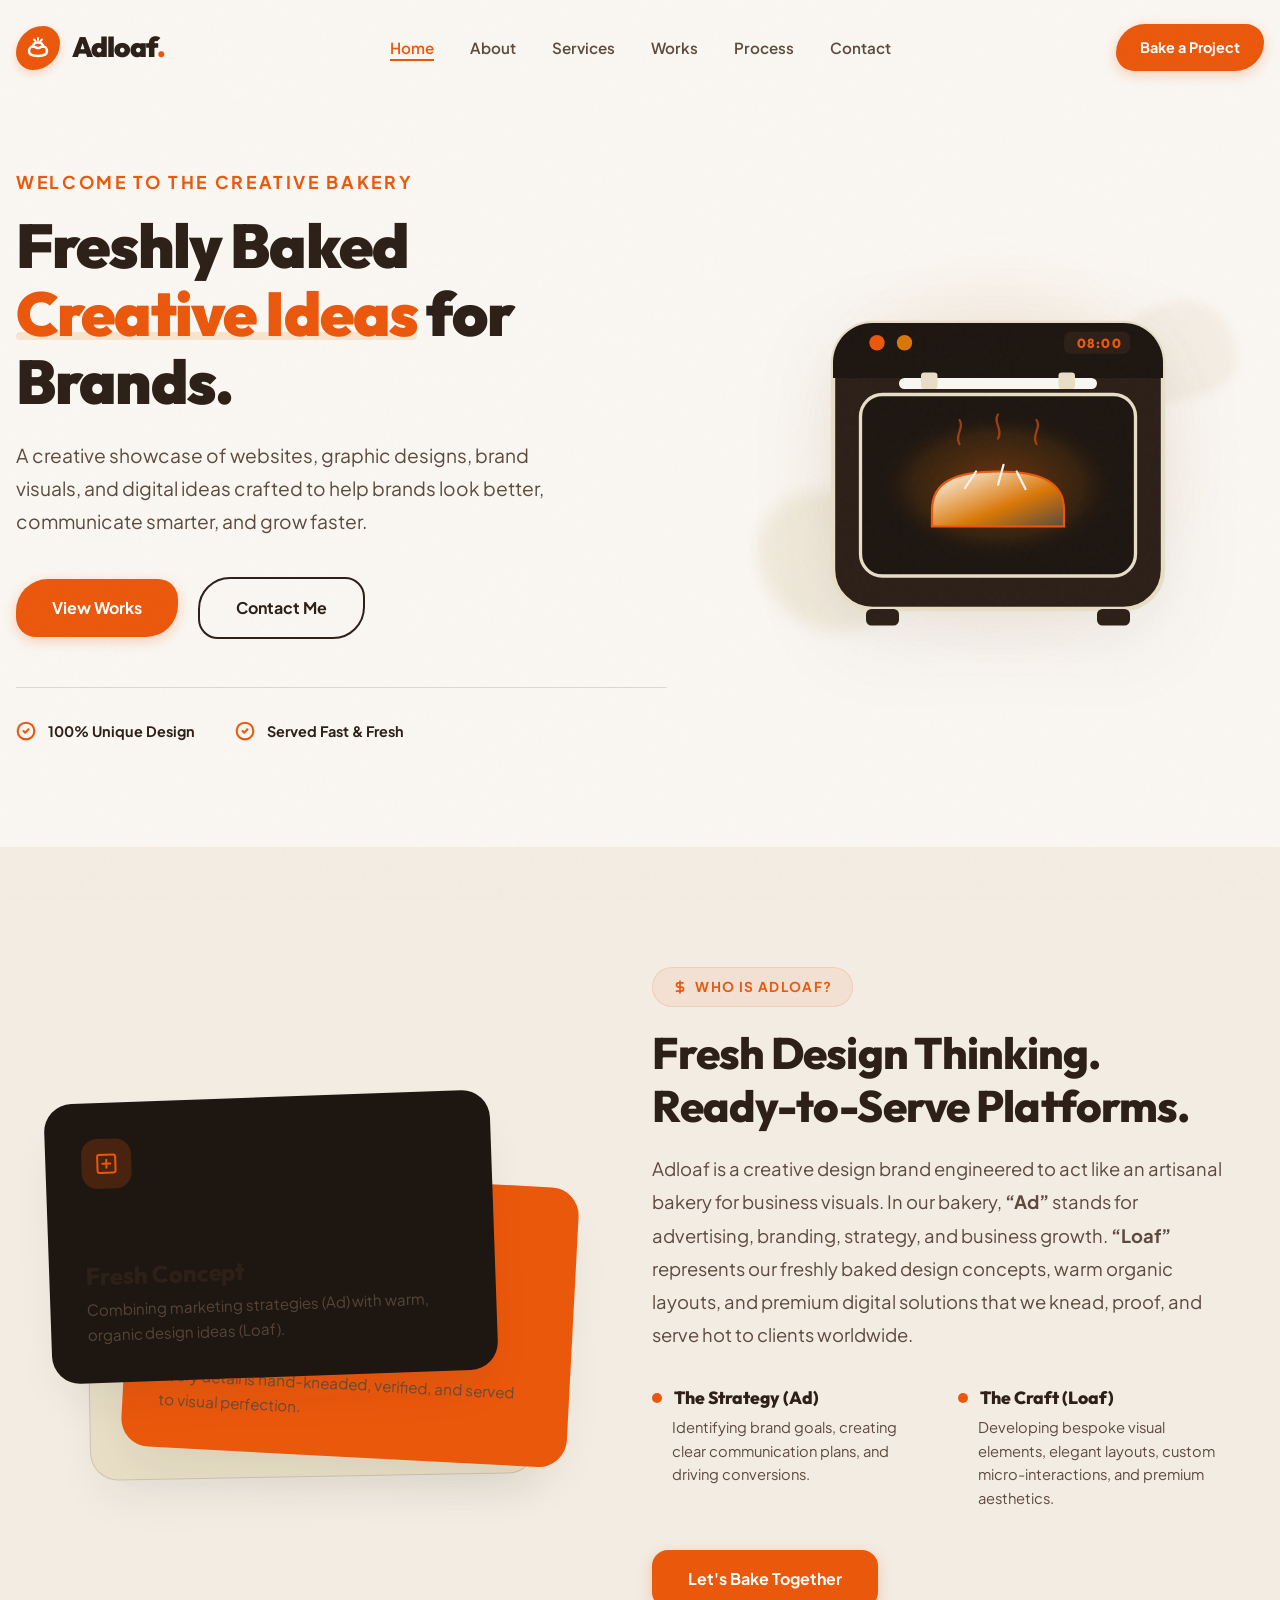
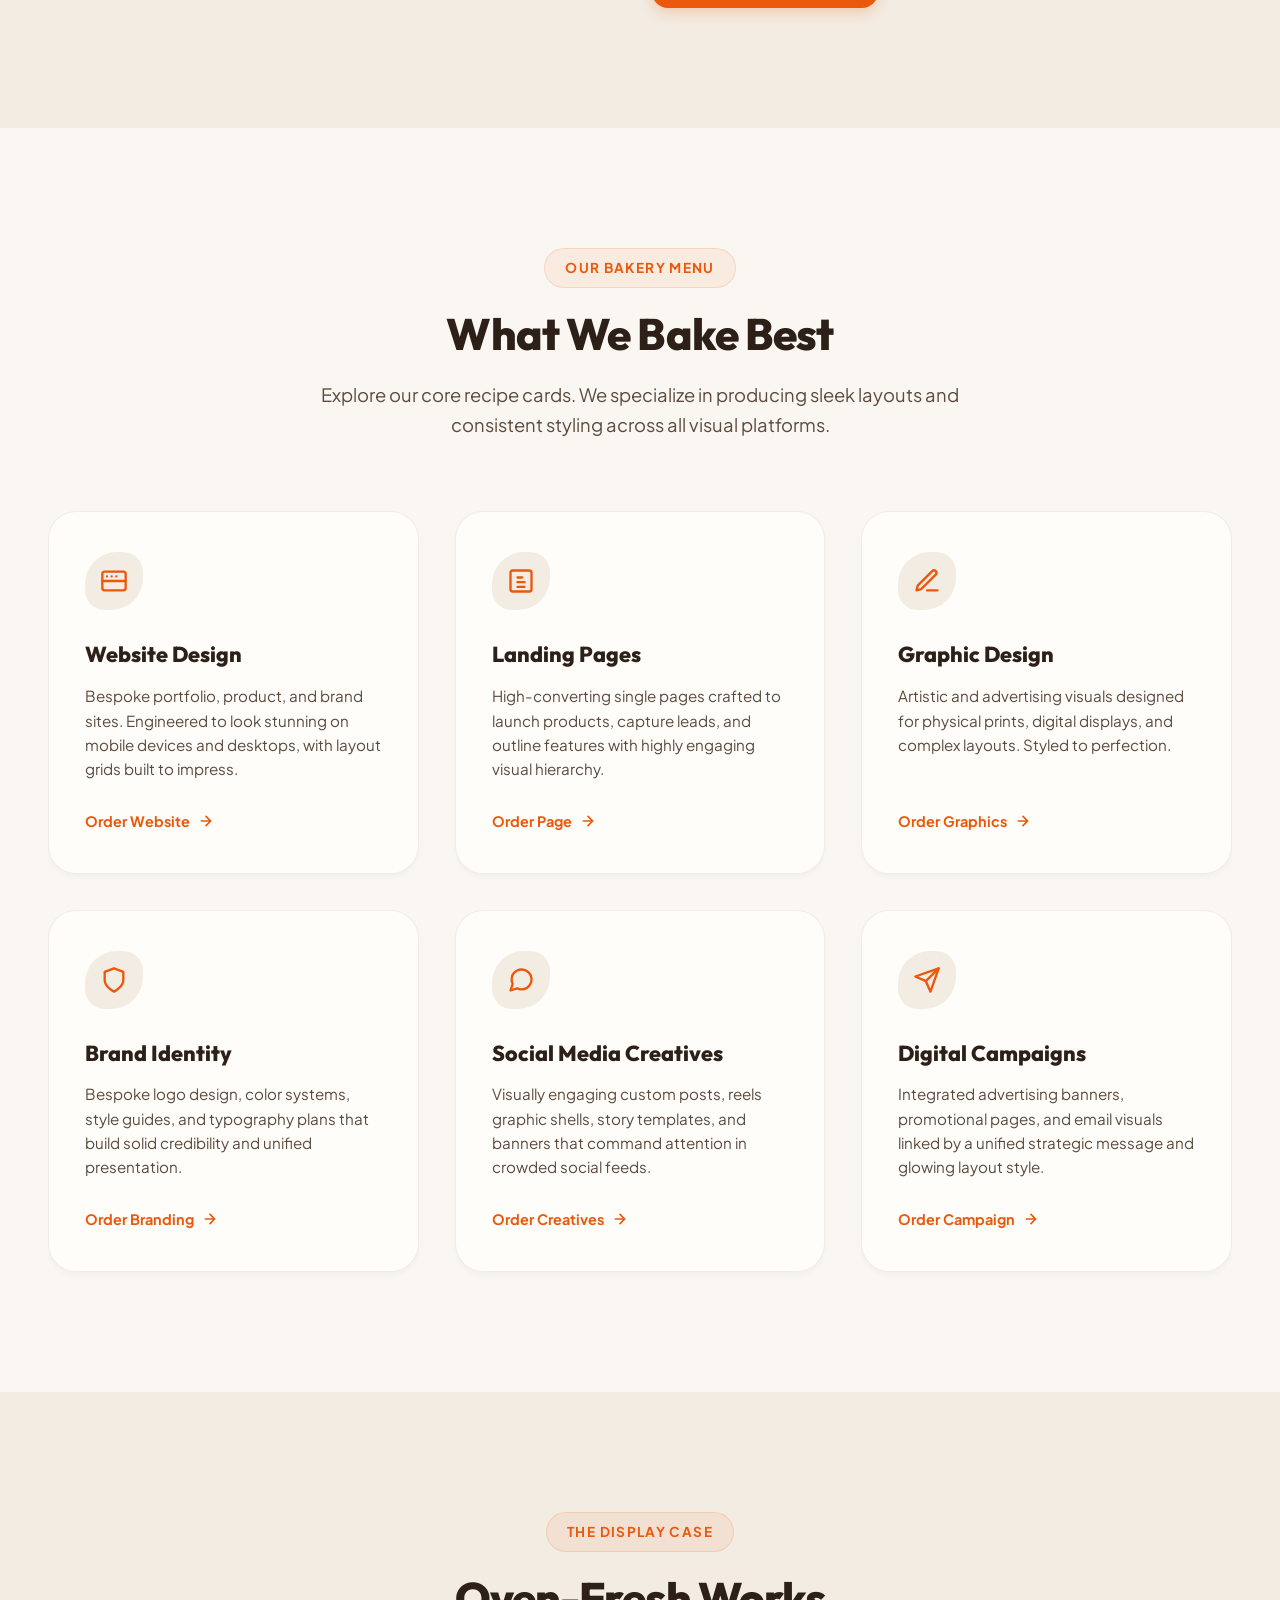
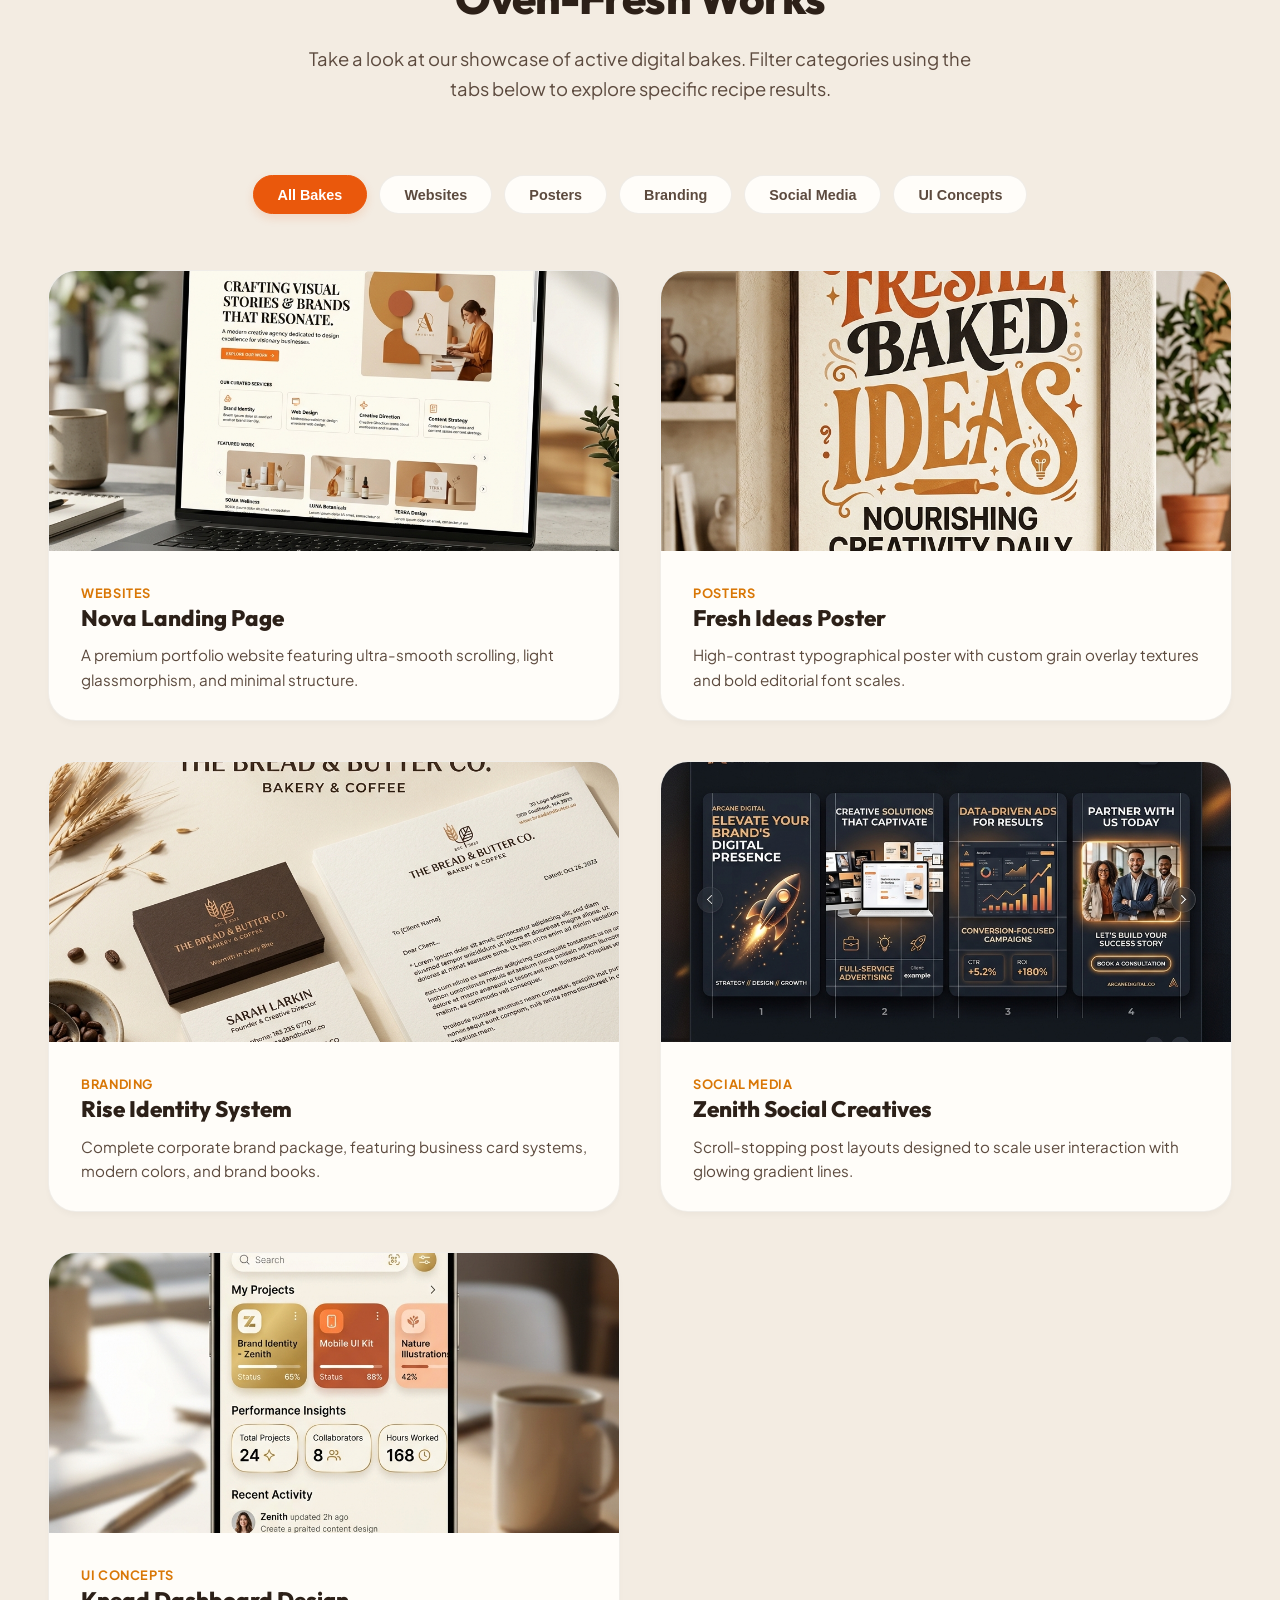
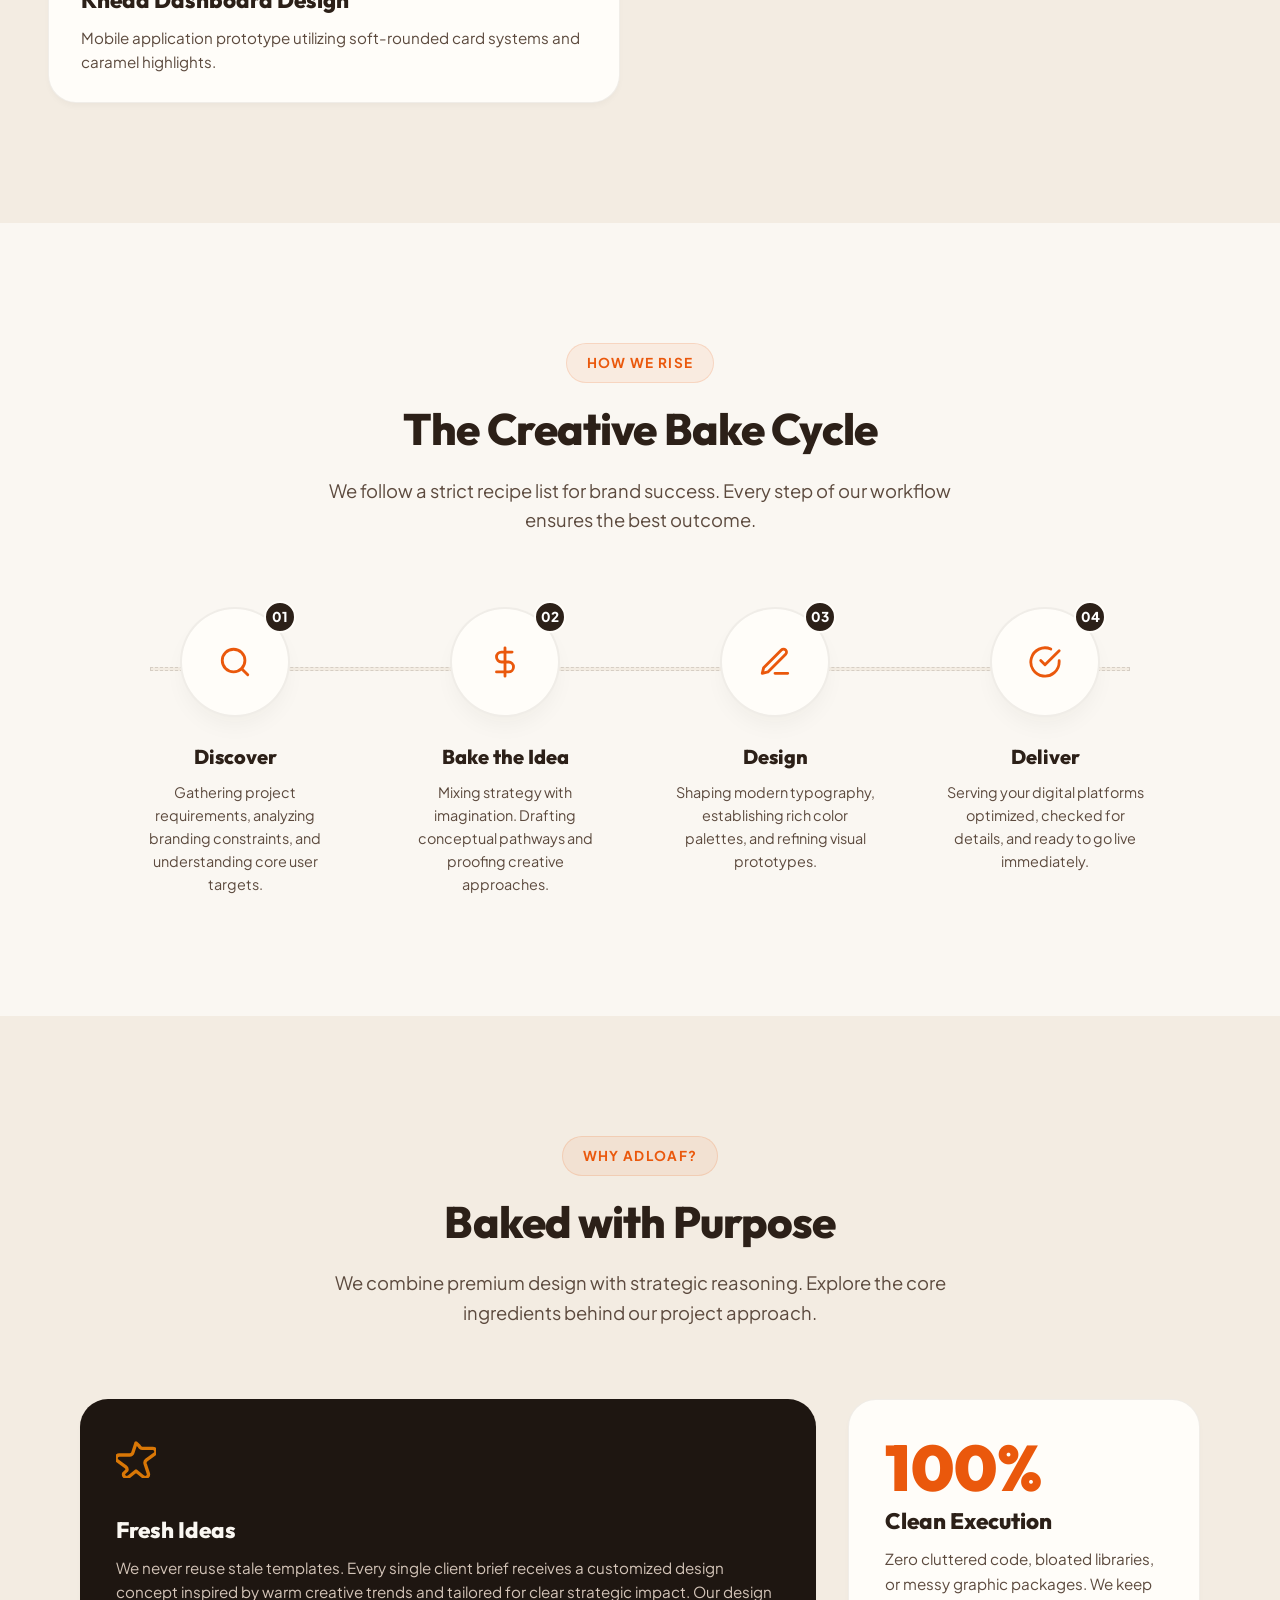
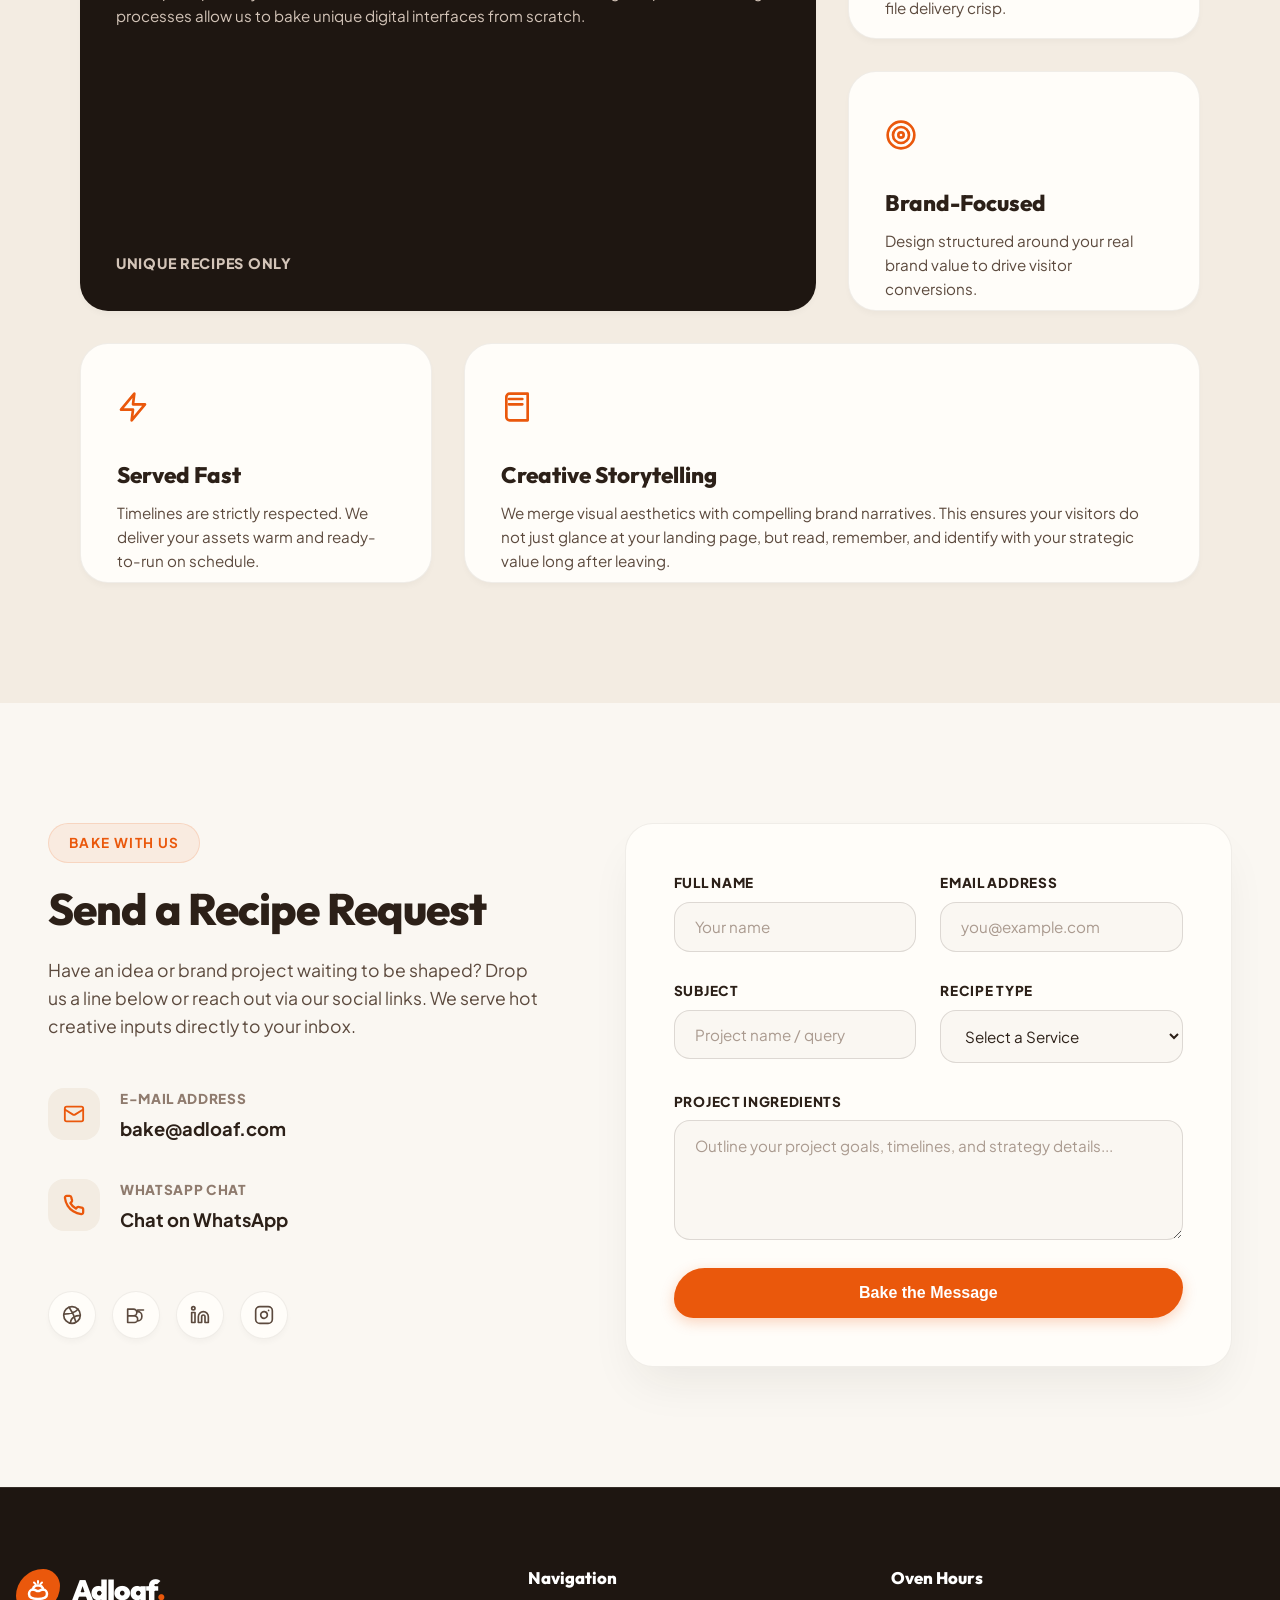
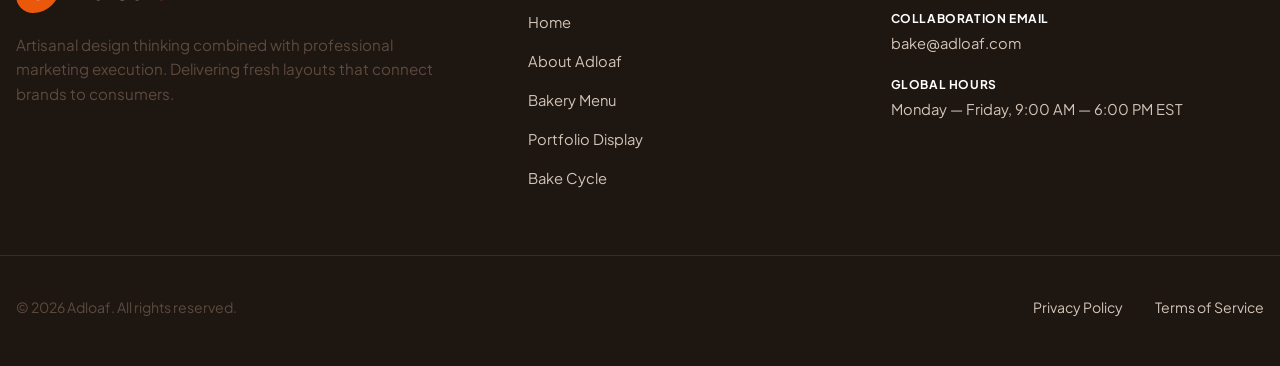
==== commit e29e41e5: "Restore original exact static files layout" ====
--- a/index.html
+++ b/index.html
@@ -1,826 +1,824 @@
-
-<!DOCTYPE html>
-<html lang="en">
-<head>
-  <meta charset="UTF-8">
-  <meta name="viewport" content="width=device-width, initial-scale=1.0">
-  <meta name="description" content="Adloaf - Freshly Baked Creative Ideas for Brands. Portfolio showcasing website design, branding, posters, social media, and digital campaigns.">
-  <meta name="keywords" content="Adloaf, design portfolio, website design, branding, graphic design, posters, social media creatives, digital campaigns, creative agency">
-  <meta name="author" content="Adloaf">
-  <meta property="og:title" content="Adloaf | Freshly Baked Creative Ideas for Brands">
-  <meta property="og:description" content="A creative showcase of websites, graphic designs, brand visuals, and digital ideas crafted to help brands look better, communicate smarter, and grow faster.">
-  <meta property="og:image" content="assets/portfolio_branding.png">
-  <meta property="og:url" content="https://adloaf.com">
-  <meta name="twitter:card" content="summary_large_image">
-  
-  <title>Adloaf | Freshly Baked Creative Ideas for Brands</title>
-  
-  <!-- CSS Stylesheet -->
-  <link rel="stylesheet" href="assets/css/style.css">
-</head>
-<body>
-
-  <!-- ==========================================
-       HEADER & NAVIGATION
-       ========================================== -->
-  <header class="header" id="header">
-    <div class="container nav-container">
-      <!-- Brand Logo -->
-      <a href="#" class="logo" id="nav-logo" aria-label="Adloaf Home">
-        <div class="logo-icon-wrap">
-          <!-- Custom SVG Logo: Loaf & Digital Sparks -->
-          <svg width="24" height="24" viewBox="0 0 24 24" fill="none" stroke="currentColor" stroke-width="2.5" stroke-linecap="round" stroke-linejoin="round">
-            <path d="M3 15C3 13 4.5 10.5 7 10.5C9.5 10.5 10 12 12 12C14 12 14.5 10.5 17 10.5C19.5 10.5 21 13 21 15C21 18.5 18.5 20 12 20C5.5 20 3 18.5 3 15Z"/>
-            <path d="M7 10.5C7 8 9 6.5 12 6.5C15 6.5 17 8 17 10.5" stroke-dasharray="1 1"/>
-            <path d="M12 2V4M8 3.5l1.5 1.5M16 3.5L14.5 5" stroke="currentColor" stroke-width="2"/>
-          </svg>
-        </div>
-        <span class="logo-text">Adloaf<span class="logo-dot">.</span></span>
-      </a>
-
-      <!-- Navigation Links -->
-      <nav aria-label="Main Navigation">
-        <ul class="nav-menu" id="nav-menu">
-          <li><a href="#home" class="nav-link active">Home</a></li>
-          <li><a href="#about" class="nav-link">About</a></li>
-          <li><a href="#services" class="nav-link">Services</a></li>
-          <li><a href="#portfolio" class="nav-link">Works</a></li>
-          <li><a href="#process" class="nav-link">Process</a></li>
-          <li><a href="#contact" class="nav-link">Contact</a></li>
-        </ul>
-      </nav>
-
-      <!-- CTA Button & Hamburger -->
-      <div class="header-actions">
-        <a href="#contact" class="btn btn-primary btn-header" id="header-cta">Bake a Project</a>
-        <button class="menu-toggle" id="menu-toggle" aria-label="Toggle Navigation Menu" aria-controls="nav-menu" aria-expanded="false">
-          <span></span>
-          <span></span>
-          <span></span>
-        </button>
-      </div>
-    </div>
-  </header>
-
-  <!-- ==========================================
-       HERO SECTION
-       ========================================== -->
-  <section class="hero" id="home">
-    <div class="container hero-grid">
-      <!-- Left: Copy & Actions -->
-      <div class="hero-text-wrap reveal">
-        <span class="hero-title-prefix">Welcome to the Creative Bakery</span>
-        <h1 class="hero-title">
-          Freshly Baked <span class="glow">Creative Ideas</span> for Brands.
-        </h1>
-        <p class="hero-desc">
-          A creative showcase of websites, graphic designs, brand visuals, and digital ideas crafted to help brands look better, communicate smarter, and grow faster.
-        </p>
-        <div class="hero-ctas">
-          <a href="#portfolio" class="btn btn-primary btn-loaf" id="hero-cta-works">View Works</a>
-          <a href="#contact" class="btn btn-secondary btn-loaf" id="hero-cta-contact">Contact Me</a>
-        </div>
-        <!-- Micro features -->
-        <div class="hero-features">
-          <div class="hero-feat-item">
-            <svg width="20" height="20" viewBox="0 0 24 24" fill="none" stroke="currentColor" stroke-width="2.5" stroke-linecap="round" stroke-linejoin="round">
-              <path d="M12 22c5.523 0 10-4.477 10-10S17.523 2 12 2 2 6.477 2 12s4.477 10 10 10z"/>
-              <path d="m9 12 2 2 4-4"/>
-            </svg>
-            <span class="hero-feat-title">100% Unique Design</span>
-          </div>
-          <div class="hero-feat-item">
-            <svg width="20" height="20" viewBox="0 0 24 24" fill="none" stroke="currentColor" stroke-width="2.5" stroke-linecap="round" stroke-linejoin="round">
-              <path d="M12 22c5.523 0 10-4.477 10-10S17.523 2 12 2 2 6.477 2 12s4.477 10 10 10z"/>
-              <path d="m9 12 2 2 4-4"/>
-            </svg>
-            <span class="hero-feat-title">Served Fast & Fresh</span>
-          </div>
-        </div>
-      </div>
-
-      <!-- Right: Custom SVG Oven Visual -->
-      <div class="hero-visual reveal reveal-delay-2">
-        <div class="hero-glow-back"></div>
-        <div class="dough-shape-1"></div>
-        <div class="dough-shape-2"></div>
-        
-        <!-- Premium Animated Custom SVG Oven Illustration -->
-        <svg class="oven-illustration" viewBox="0 0 400 400" fill="none" xmlns="http://www.w3.org/2000/svg">
-          <!-- Oven Body Outer Shadow & Frame -->
-          <rect x="50" y="80" width="300" height="260" rx="36" fill="#2C2018" stroke="#E8DEC6" stroke-width="4"/>
-          <!-- Top Control Panel Background -->
-          <path d="M50 116c0-20 16-36 36-36h228c20 0 36 16 36 36v14H50v-14Z" fill="#1E1611"/>
-          <!-- Control Panel Dials -->
-          <circle cx="90" cy="98" r="7" fill="#EA580C"/>
-          <circle cx="115" cy="98" r="7" fill="#D97706"/>
-          <!-- Digital Display Timer -->
-          <rect x="260" y="88" width="60" height="20" rx="6" fill="#2C2018"/>
-          <text x="272" y="103" fill="#EA580C" font-family="'Outfit', sans-serif" font-size="12" font-weight="800" letter-spacing="1">08:00</text>
-          
-          <!-- Large Glass Door -->
-          <rect x="75" y="145" width="250" height="165" rx="20" fill="#1E1611" stroke="#E8DEC6" stroke-width="3"/>
-          <!-- Inner Glow representing heating element -->
-          <rect x="90" y="160" width="220" height="135" rx="12" fill="url(#ovenGlow)" opacity="0.85"/>
-          
-          <!-- Glowing Creative Bread rising inside -->
-          <path d="M140 250c0-25 20-35 60-35s60 10 60 35v15H140v-15Z" fill="url(#breadGradient)" stroke="#EA580C" stroke-width="2"/>
-          <path d="M170 230l10-15M200 227l5-18M225 231l-8-16" stroke="#FAF7F2" stroke-width="2" stroke-linecap="round"/>
-          
-          <!-- Steam Lines rising from Bread -->
-          <path d="M165 190c-5-8 5-15 0-22M200 185c5-8-5-15 0-22M235 190c-5-8 5-15 0-22" stroke="#EA580C" stroke-width="2" stroke-linecap="round" opacity="0.6"/>
-          
-          <!-- Oven Door Handle -->
-          <rect x="110" y="130" width="180" height="10" rx="5" fill="#FAF7F2"/>
-          <rect x="130" y="125" width="15" height="15" rx="3" fill="#E8DEC6"/>
-          <rect x="255" y="125" width="15" height="15" rx="3" fill="#E8DEC6"/>
-          
-          <!-- Bottom Oven Feet -->
-          <rect x="80" y="340" width="30" height="15" rx="5" fill="#2C2018"/>
-          <rect x="290" y="340" width="30" height="15" rx="5" fill="#2C2018"/>
-          
-          <!-- SVG Definitions for Gradients -->
-          <defs>
-            <radialGradient id="ovenGlow" cx="50%" cy="50%" r="50%" fx="50%" fy="50%">
-              <stop offset="0%" stop-color="#EA580C" stop-opacity="0.45"/>
-              <stop offset="70%" stop-color="#D97706" stop-opacity="0.15"/>
-              <stop offset="100%" stop-color="#1E1611" stop-opacity="0"/>
-            </radialGradient>
-            <linearGradient id="breadGradient" x1="0%" y1="0%" x2="100%" y2="100%">
-              <stop offset="0%" stop-color="#FFFDF9"/>
-              <stop offset="60%" stop-color="#D97706"/>
-              <stop offset="100%" stop-color="#5C4A3E"/>
-            </linearGradient>
-          </defs>
-        </svg>
-      </div>
-    </div>
-  </section>
-
-  <!-- ==========================================
-       ABOUT SECTION
-       ========================================== -->
-  <section class="about" id="about">
-    <div class="container about-grid">
-      <!-- Left Side: Interactive Stacking Cards -->
-      <div class="about-image-side reveal">
-        <div class="about-card-stack">
-          <!-- Card 1: Brand Concept Definition -->
-          <div class="about-stack-card about-card-1">
-            <div class="about-card-icon">
-              <svg width="24" height="24" viewBox="0 0 24 24" fill="none" stroke="currentColor" stroke-width="2" stroke-linecap="round" stroke-linejoin="round">
-                <rect width="18" height="18" x="3" y="3" rx="2"/>
-                <path d="M12 8v8M8 12h8"/>
-              </svg>
-            </div>
-            <div>
-              <h3 class="about-card-title">Fresh Concept</h3>
-              <p class="about-card-text">Combining marketing strategies (Ad) with warm, organic design ideas (Loaf).</p>
-            </div>
-          </div>
-          <!-- Card 2: Value Proposition -->
-          <div class="about-stack-card about-card-2">
-            <div class="about-card-icon">
-              <svg width="24" height="24" viewBox="0 0 24 24" fill="none" stroke="currentColor" stroke-width="2" stroke-linecap="round" stroke-linejoin="round">
-                <path d="m12 3-1.912 5.813a2 2 0 0 1-1.9 1.375H2.03c-1.87 0-2.65 2.41-1.13 3.515l4.945 3.59a2 2 0 0 1 .69 2.124L4.623 21.23c-.58 1.766 1.444 3.237 2.964 2.138L12 19.78l4.413 3.588c1.52 1.1 3.544-.37 2.964-2.138l-1.912-5.813a2 2 0 0 1 .69-2.124l4.945-3.59c1.52-1.1.74-3.515-1.13-3.515h-6.158a2 2 0 0 1-1.9-1.375L12 3z"/>
-              </svg>
-            </div>
-            <div>
-              <h3 class="about-card-title">Crafted Premium</h3>
-              <p class="about-card-text">Every detail is hand-kneaded, verified, and served to visual perfection.</p>
-            </div>
-          </div>
-          <!-- Card 3: Backing Plate -->
-          <div class="about-stack-card about-card-3">
-            <div class="about-card-icon">
-              <svg width="24" height="24" viewBox="0 0 24 24" fill="none" stroke="currentColor" stroke-width="2" stroke-linecap="round" stroke-linejoin="round">
-                <path d="M12 2v20M17 5H9.5a3.5 3.5 0 0 0 0 7h5a3.5 3.5 0 0 1 0 7H6"/>
-              </svg>
-            </div>
-            <div>
-              <h3 class="about-card-title">Bred for Growth</h3>
-              <p class="about-card-text">Optimized to help businesses attract customers and build real authority.</p>
-            </div>
-          </div>
-        </div>
-      </div>
-
-      <!-- Right Side: Copywriting -->
-      <div class="about-text-side reveal reveal-delay-1">
-        <div class="section-badge">
-          <svg width="14" height="14" viewBox="0 0 24 24" fill="none" stroke="currentColor" stroke-width="3" stroke-linecap="round" stroke-linejoin="round">
-            <path d="M12 2v20M17 5H9.5a3.5 3.5 0 0 0 0 7h5a3.5 3.5 0 0 1 0 7H6"/>
-          </svg>
-          Who is Adloaf?
-        </div>
-        <h2 class="section-title">Fresh Design Thinking. Ready-to-Serve Platforms.</h2>
-        <p class="about-desc">
-          Adloaf is a creative design brand engineered to act like an artisanal bakery for business visuals. In our bakery, <strong>“Ad”</strong> stands for advertising, branding, strategy, and business growth. <strong>“Loaf”</strong> represents our freshly baked design concepts, warm organic layouts, and premium digital solutions that we knead, proof, and serve hot to clients worldwide.
-        </p>
-        
-        <!-- About highlights -->
-        <div class="about-highlights">
-          <div class="highlight-item">
-            <div class="highlight-title-wrap">
-              <div class="highlight-dot"></div>
-              <h3 class="highlight-title">The Strategy (Ad)</h3>
-            </div>
-            <p class="highlight-desc">Identifying brand goals, creating clear communication plans, and driving conversions.</p>
-          </div>
-          <div class="highlight-item">
-            <div class="highlight-title-wrap">
-              <div class="highlight-dot"></div>
-              <h3 class="highlight-title">The Craft (Loaf)</h3>
-            </div>
-            <p class="highlight-desc">Developing bespoke visual elements, elegant layouts, custom micro-interactions, and premium aesthetics.</p>
-          </div>
-        </div>
-
-        <a href="#contact" class="btn btn-primary" id="about-cta-contact">Let's Bake Together</a>
-      </div>
-    </div>
-  </section>
-
-  <!-- ==========================================
-       SERVICES SECTION
-       ========================================== -->
-  <section class="services" id="services">
-    <div class="container">
-      <div class="section-header reveal">
-        <span class="section-badge">Our Bakery Menu</span>
-        <h2 class="section-title">What We Bake Best</h2>
-        <p class="section-subtitle">Explore our core recipe cards. We specialize in producing sleek layouts and consistent styling across all visual platforms.</p>
-      </div>
-
-      <!-- Services Grid -->
-      <div class="services-grid">
-        <!-- Service 1: Website Design -->
-        <div class="service-card reveal">
-          <div class="service-icon-wrap">
-            <svg width="28" height="28" viewBox="0 0 24 24" fill="none" stroke="currentColor" stroke-width="2" stroke-linecap="round" stroke-linejoin="round">
-              <rect width="20" height="16" x="2" y="4" rx="2"/>
-              <path d="M6 8h.01M10 8h.01M14 8h.01M2 12h20"/>
-            </svg>
-          </div>
-          <h3 class="service-card-title">Website Design</h3>
-          <p class="service-card-desc">Bespoke portfolio, product, and brand sites. Engineered to look stunning on mobile devices and desktops, with layout grids built to impress.</p>
-          <a href="#contact" class="service-link">
-            Order Website
-            <svg width="16" height="16" viewBox="0 0 24 24" fill="none" stroke="currentColor" stroke-width="2.5" stroke-linecap="round" stroke-linejoin="round">
-              <path d="M5 12h14M12 5l7 7-7 7"/>
-            </svg>
-          </a>
-        </div>
-
-        <!-- Service 2: Landing Pages -->
-        <div class="service-card reveal reveal-delay-1">
-          <div class="service-icon-wrap">
-            <svg width="28" height="28" viewBox="0 0 24 24" fill="none" stroke="currentColor" stroke-width="2" stroke-linecap="round" stroke-linejoin="round">
-              <rect width="18" height="18" x="3" y="3" rx="2"/>
-              <path d="M9 17h6M9 13h6M9 9h4"/>
-            </svg>
-          </div>
-          <h3 class="service-card-title">Landing Pages</h3>
-          <p class="service-card-desc">High-converting single pages crafted to launch products, capture leads, and outline features with highly engaging visual hierarchy.</p>
-          <a href="#contact" class="service-link">
-            Order Page
-            <svg width="16" height="16" viewBox="0 0 24 24" fill="none" stroke="currentColor" stroke-width="2.5" stroke-linecap="round" stroke-linejoin="round">
-              <path d="M5 12h14M12 5l7 7-7 7"/>
-            </svg>
-          </a>
-        </div>
-
-        <!-- Service 3: Graphic Design -->
-        <div class="service-card reveal reveal-delay-2">
-          <div class="service-icon-wrap">
-            <svg width="28" height="28" viewBox="0 0 24 24" fill="none" stroke="currentColor" stroke-width="2" stroke-linecap="round" stroke-linejoin="round">
-              <path d="M12 20h9M16.5 3.5a2.12 2.12 0 0 1 3 3L7 19l-4 1 1-4Z"/>
-            </svg>
-          </div>
-          <h3 class="service-card-title">Graphic Design</h3>
-          <p class="service-card-desc">Artistic and advertising visuals designed for physical prints, digital displays, and complex layouts. Styled to perfection.</p>
-          <a href="#contact" class="service-link">
-            Order Graphics
-            <svg width="16" height="16" viewBox="0 0 24 24" fill="none" stroke="currentColor" stroke-width="2.5" stroke-linecap="round" stroke-linejoin="round">
-              <path d="M5 12h14M12 5l7 7-7 7"/>
-            </svg>
-          </a>
-        </div>
-
-        <!-- Service 4: Brand Identity -->
-        <div class="service-card reveal">
-          <div class="service-icon-wrap">
-            <svg width="28" height="28" viewBox="0 0 24 24" fill="none" stroke="currentColor" stroke-width="2" stroke-linecap="round" stroke-linejoin="round">
-              <path d="M12 22s8-4 8-10V5l-8-3-8 3v7c0 6 8 10 8 10z"/>
-            </svg>
-          </div>
-          <h3 class="service-card-title">Brand Identity</h3>
-          <p class="service-card-desc">Bespoke logo design, color systems, style guides, and typography plans that build solid credibility and unified presentation.</p>
-          <a href="#contact" class="service-link">
-            Order Branding
-            <svg width="16" height="16" viewBox="0 0 24 24" fill="none" stroke="currentColor" stroke-width="2.5" stroke-linecap="round" stroke-linejoin="round">
-              <path d="M5 12h14M12 5l7 7-7 7"/>
-            </svg>
-          </a>
-        </div>
-
-        <!-- Service 5: Social Media Creatives -->
-        <div class="service-card reveal reveal-delay-1">
-          <div class="service-icon-wrap">
-            <svg width="28" height="28" viewBox="0 0 24 24" fill="none" stroke="currentColor" stroke-width="2" stroke-linecap="round" stroke-linejoin="round">
-              <path d="M21 11.5a8.38 8.38 0 0 1-.9 3.8 8.5 8.5 0 0 1-7.6 4.7 8.38 8.38 0 0 1-3.8-.9L3 21l1.9-5.7a8.38 8.38 0 0 1-.9-3.8 8.5 8.5 0 0 1 4.7-7.6 8.38 8.38 0 0 1 3.8-.9h.5a8.48 8.48 0 0 1 8 8v.5z"/>
-            </svg>
-          </div>
-          <h3 class="service-card-title">Social Media Creatives</h3>
-          <p class="service-card-desc">Visually engaging custom posts, reels graphic shells, story templates, and banners that command attention in crowded social feeds.</p>
-          <a href="#contact" class="service-link">
-            Order Creatives
-            <svg width="16" height="16" viewBox="0 0 24 24" fill="none" stroke="currentColor" stroke-width="2.5" stroke-linecap="round" stroke-linejoin="round">
-              <path d="M5 12h14M12 5l7 7-7 7"/>
-            </svg>
-          </a>
-        </div>
-
-        <!-- Service 6: Digital Campaigns -->
-        <div class="service-card reveal reveal-delay-2">
-          <div class="service-icon-wrap">
-            <svg width="28" height="28" viewBox="0 0 24 24" fill="none" stroke="currentColor" stroke-width="2" stroke-linecap="round" stroke-linejoin="round">
-              <path d="m22 2-7 20-4-9-9-4Z"/>
-              <path d="M22 2 11 13"/>
-            </svg>
-          </div>
-          <h3 class="service-card-title">Digital Campaigns</h3>
-          <p class="service-card-desc">Integrated advertising banners, promotional pages, and email visuals linked by a unified strategic message and glowing layout style.</p>
-          <a href="#contact" class="service-link">
-            Order Campaign
-            <svg width="16" height="16" viewBox="0 0 24 24" fill="none" stroke="currentColor" stroke-width="2.5" stroke-linecap="round" stroke-linejoin="round">
-              <path d="M5 12h14M12 5l7 7-7 7"/>
-            </svg>
-          </a>
-        </div>
-      </div>
-    </div>
-  </section>
-
-  <!-- ==========================================
-       PORTFOLIO SECTION
-       ========================================== -->
-  <section class="portfolio" id="portfolio">
-    <div class="container">
-      <div class="section-header reveal">
-        <span class="section-badge">The Display Case</span>
-        <h2 class="section-title">Oven-Fresh Works</h2>
-        <p class="section-subtitle">Take a look at our showcase of active digital bakes. Filter categories using the tabs below to explore specific recipe results.</p>
-      </div>
-
-      <!-- Categories Filter Tabs -->
-      <div class="portfolio-filters reveal">
-        <button class="filter-btn active" data-filter="all">All Bakes</button>
-        <button class="filter-btn" data-filter="websites">Websites</button>
-        <button class="filter-btn" data-filter="posters">Posters</button>
-        <button class="filter-btn" data-filter="branding">Branding</button>
-        <button class="filter-btn" data-filter="social">Social Media</button>
-        <button class="filter-btn" data-filter="uiconcepts">UI Concepts</button>
-      </div>
-
-      <!-- Works Grid -->
-      <div class="portfolio-grid" id="portfolio-grid">
-        <!-- Item 1: Websites -->
-        <div class="portfolio-item reveal" data-category="websites">
-          <div class="portfolio-img-wrap">
-            <img src="assets/portfolio_websites.png" alt="Sleek digital agency landing page display mockup" loading="lazy">
-            <div class="portfolio-overlay">
-              <div class="portfolio-overlay-text">
-                <span class="portfolio-tag">Websites</span>
-                <h4 class="portfolio-overlay-title">Nova Digital Landing Page</h4>
-              </div>
-            </div>
-          </div>
-          <div class="portfolio-info">
-            <span class="portfolio-category">Websites</span>
-            <h3 class="portfolio-title">Nova Landing Page</h3>
-            <p class="portfolio-desc">A premium portfolio website featuring ultra-smooth scrolling, light glassmorphism, and minimal structure.</p>
-          </div>
-        </div>
-
-        <!-- Item 2: Posters -->
-        <div class="portfolio-item reveal reveal-delay-1" data-category="posters">
-          <div class="portfolio-img-wrap">
-            <img src="assets/portfolio_posters.png" alt="Minimalist poster mockup displaying agency message" loading="lazy">
-            <div class="portfolio-overlay">
-              <div class="portfolio-overlay-text">
-                <span class="portfolio-tag">Posters</span>
-                <h4 class="portfolio-overlay-title">Fresh Baked Poster Series</h4>
-              </div>
-            </div>
-          </div>
-          <div class="portfolio-info">
-            <span class="portfolio-category">Posters</span>
-            <h3 class="portfolio-title">Fresh Ideas Poster</h3>
-            <p class="portfolio-desc">High-contrast typographical poster with custom grain overlay textures and bold editorial font scales.</p>
-          </div>
-        </div>
-
-        <!-- Item 3: Branding -->
-        <div class="portfolio-item reveal" data-category="branding">
-          <div class="portfolio-img-wrap">
-            <img src="assets/portfolio_branding.png" alt="Unified corporate brand design assets layout" loading="lazy">
-            <div class="portfolio-overlay">
-              <div class="portfolio-overlay-text">
-                <span class="portfolio-tag">Branding</span>
-                <h4 class="portfolio-overlay-title">Rise Bakers Identity</h4>
-              </div>
-            </div>
-          </div>
-          <div class="portfolio-info">
-            <span class="portfolio-category">Branding</span>
-            <h3 class="portfolio-title">Rise Identity System</h3>
-            <p class="portfolio-desc">Complete corporate brand package, featuring business card systems, modern colors, and brand books.</p>
-          </div>
-        </div>
-
-        <!-- Item 4: Social Media -->
-        <div class="portfolio-item reveal reveal-delay-1" data-category="social">
-          <div class="portfolio-img-wrap">
-            <img src="assets/portfolio_social.png" alt="Sleek Instagram post grid mockup" loading="lazy">
-            <div class="portfolio-overlay">
-              <div class="portfolio-overlay-text">
-                <span class="portfolio-tag">Social Media</span>
-                <h4 class="portfolio-overlay-title">Zenith Campaign Slides</h4>
-              </div>
-            </div>
-          </div>
-          <div class="portfolio-info">
-            <span class="portfolio-category">Social Media</span>
-            <h3 class="portfolio-title">Zenith Social Creatives</h3>
-            <p class="portfolio-desc">Scroll-stopping post layouts designed to scale user interaction with glowing gradient lines.</p>
-          </div>
-        </div>
-
-        <!-- Item 5: UI Concepts -->
-        <div class="portfolio-item reveal" data-category="uiconcepts">
-          <div class="portfolio-img-wrap">
-            <img src="assets/portfolio_uiconcepts.png" alt="Sleek mobile app dash UI mockup" loading="lazy">
-            <div class="portfolio-overlay">
-              <div class="portfolio-overlay-text">
-                <span class="portfolio-tag">UI Concepts</span>
-                <h4 class="portfolio-overlay-title">Knead App Interface</h4>
-              </div>
-            </div>
-          </div>
-          <div class="portfolio-info">
-            <span class="portfolio-category">UI Concepts</span>
-            <h3 class="portfolio-title">Knead Dashboard Design</h3>
-            <p class="portfolio-desc">Mobile application prototype utilizing soft-rounded card systems and caramel highlights.</p>
-          </div>
-        </div>
-      </div>
-    </div>
-  </section>
-
-  <!-- ==========================================
-       CREATIVE PROCESS SECTION
-       ========================================== -->
-  <section class="process" id="process">
-    <div class="container">
-      <div class="section-header reveal">
-        <span class="section-badge">How We Rise</span>
-        <h2 class="section-title">The Creative Bake Cycle</h2>
-        <p class="section-subtitle">We follow a strict recipe list for brand success. Every step of our workflow ensures the best outcome.</p>
-      </div>
-
-      <!-- Timeline steps -->
-      <div class="process-timeline">
-        <!-- Step 1: Discover -->
-        <div class="process-step reveal">
-          <div class="process-node">
-            <!-- Counter -->
-            <span class="process-step-num">01</span>
-            <!-- Icon -->
-            <svg width="34" height="34" viewBox="0 0 24 24" fill="none" stroke="currentColor" stroke-width="2" stroke-linecap="round" stroke-linejoin="round">
-              <circle cx="11" cy="11" r="8"/>
-              <path d="m21 21-4.3-4.3"/>
-            </svg>
-          </div>
-          <h3 class="process-step-title">Discover</h3>
-          <p class="process-step-desc">Gathering project requirements, analyzing branding constraints, and understanding core user targets.</p>
-        </div>
-
-        <!-- Step 2: Bake the Idea -->
-        <div class="process-step reveal reveal-delay-1">
-          <div class="process-node">
-            <span class="process-step-num">02</span>
-            <svg width="34" height="34" viewBox="0 0 24 24" fill="none" stroke="currentColor" stroke-width="2" stroke-linecap="round" stroke-linejoin="round">
-              <path d="M12 2v20M17 5H9.5a3.5 3.5 0 0 0 0 7h5a3.5 3.5 0 0 1 0 7H6"/>
-            </svg>
-          </div>
-          <h3 class="process-step-title">Bake the Idea</h3>
-          <p class="process-step-desc">Mixing strategy with imagination. Drafting conceptual pathways and proofing creative approaches.</p>
-        </div>
-
-        <!-- Step 3: Design -->
-        <div class="process-step reveal reveal-delay-2">
-          <div class="process-node">
-            <span class="process-step-num">03</span>
-            <svg width="34" height="34" viewBox="0 0 24 24" fill="none" stroke="currentColor" stroke-width="2" stroke-linecap="round" stroke-linejoin="round">
-              <path d="M12 20h9M16.5 3.5a2.12 2.12 0 0 1 3 3L7 19l-4 1 1-4Z"/>
-            </svg>
-          </div>
-          <h3 class="process-step-title">Design</h3>
-          <p class="process-step-desc">Shaping modern typography, establishing rich color palettes, and refining visual prototypes.</p>
-        </div>
-
-        <!-- Step 4: Deliver -->
-        <div class="process-step reveal reveal-delay-3">
-          <div class="process-node">
-            <span class="process-step-num">04</span>
-            <svg width="34" height="34" viewBox="0 0 24 24" fill="none" stroke="currentColor" stroke-width="2" stroke-linecap="round" stroke-linejoin="round">
-              <path d="M22 11.08V12a10 10 0 1 1-5.93-9.14"/>
-              <path d="m9 11 3 3L22 4"/>
-            </svg>
-          </div>
-          <h3 class="process-step-title">Deliver</h3>
-          <p class="process-step-desc">Serving your digital platforms optimized, checked for details, and ready to go live immediately.</p>
-        </div>
-      </div>
-    </div>
-  </section>
-
-  <!-- ==========================================
-       WHY CHOOSE ADLOAF (BENTO GRID)
-       ========================================== -->
-  <section class="why-us">
-    <div class="container">
-      <div class="section-header reveal">
-        <span class="section-badge">Why Adloaf?</span>
-        <h2 class="section-title">Baked with Purpose</h2>
-        <p class="section-subtitle">We combine premium design with strategic reasoning. Explore the core ingredients behind our project approach.</p>
-      </div>
-
-      <!-- Bento Grid -->
-      <div class="bento-grid">
-        <!-- Card 1: Fresh Ideas (Large dark card) -->
-        <div class="bento-item bento-col-2 bento-row-2 bento-item-dark reveal">
-          <div>
-            <div class="bento-icon">
-              <!-- Custom Sparkle/Light Icon -->
-              <svg width="40" height="40" viewBox="0 0 24 24" fill="none" stroke="currentColor" stroke-width="2" stroke-linecap="round" stroke-linejoin="round">
-                <path d="m12 3-1.912 5.813a2 2 0 0 1-1.9 1.375H2.03c-1.87 0-2.65 2.41-1.13 3.515l4.945 3.59a2 2 0 0 1 .69 2.124L4.623 21.23c-.58 1.766 1.444 3.237 2.964 2.138L12 19.78l4.413 3.588c1.52 1.1 3.544-.37 2.964-2.138l-1.912-5.813a2 2 0 0 1 .69-2.124l4.945-3.59c1.52-1.1.74-3.515-1.13-3.515h-6.158a2 2 0 0 1-1.9-1.375L12 3z"/>
-              </svg>
-            </div>
-            <h3 class="bento-title">Fresh Ideas</h3>
-            <p class="bento-desc">We never reuse stale templates. Every single client brief receives a customized design concept inspired by warm creative trends and tailored for clear strategic impact. Our design processes allow us to bake unique digital interfaces from scratch.</p>
-          </div>
-          <div>
-            <span class="bento-stat-label">Unique Recipes Only</span>
-          </div>
-        </div>
-
-        <!-- Card 2: Stat card (Clean execution) -->
-        <div class="bento-item reveal reveal-delay-1">
-          <div>
-            <span class="bento-stat-num">100%</span>
-            <h3 class="bento-title" style="margin-top: 0.5rem;">Clean Execution</h3>
-            <p class="bento-desc">Zero cluttered code, bloated libraries, or messy graphic packages. We keep file delivery crisp.</p>
-          </div>
-        </div>
-
-        <!-- Card 3: Brand-focused Design -->
-        <div class="bento-item reveal reveal-delay-2">
-          <div>
-            <div class="bento-icon">
-              <svg width="32" height="32" viewBox="0 0 24 24" fill="none" stroke="currentColor" stroke-width="2" stroke-linecap="round" stroke-linejoin="round">
-                <circle cx="12" cy="12" r="10"/>
-                <circle cx="12" cy="12" r="6"/>
-                <circle cx="12" cy="12" r="2"/>
-              </svg>
-            </div>
-            <h3 class="bento-title">Brand-Focused</h3>
-            <p class="bento-desc">Design structured around your real brand value to drive visitor conversions.</p>
-          </div>
-        </div>
-
-        <!-- Card 4: Fast Delivery (Served Hot) -->
-        <div class="bento-item reveal">
-          <div>
-            <div class="bento-icon">
-              <svg width="32" height="32" viewBox="0 0 24 24" fill="none" stroke="currentColor" stroke-width="2" stroke-linecap="round" stroke-linejoin="round">
-                <path d="M13 2L3 14h9l-1 8 10-12h-9l1-8z"/>
-              </svg>
-            </div>
-            <h3 class="bento-title">Served Fast</h3>
-            <p class="bento-desc">Timelines are strictly respected. We deliver your assets warm and ready-to-run on schedule.</p>
-          </div>
-        </div>
-
-        <!-- Card 5: Storytelling (Wide card) -->
-        <div class="bento-item bento-col-2 reveal reveal-delay-1">
-          <div>
-            <div class="bento-icon">
-              <svg width="32" height="32" viewBox="0 0 24 24" fill="none" stroke="currentColor" stroke-width="2" stroke-linecap="round" stroke-linejoin="round">
-                <path d="M4 19.5v-15A2.5 2.5 0 0 1 6.5 2H20v20H6.5a2.5 2.5 0 0 1-2.5-2.5Z"/>
-                <path d="M6 6h10M6 10h10"/>
-              </svg>
-            </div>
-            <h3 class="bento-title">Creative Storytelling</h3>
-            <p class="bento-desc">We merge visual aesthetics with compelling brand narratives. This ensures your visitors do not just glance at your landing page, but read, remember, and identify with your strategic value long after leaving.</p>
-          </div>
-        </div>
-      </div>
-    </div>
-  </section>
-
-  <!-- ==========================================
-       CONTACT SECTION
-       ========================================== -->
-  <section class="contact" id="contact">
-    <div class="container contact-grid">
-      <!-- Left: Contact Details -->
-      <div class="contact-info-wrap reveal">
-        <span class="section-badge">Bake with Us</span>
-        <h2 class="section-title">Send a Recipe Request</h2>
-        <p class="contact-header-subtitle">
-          Have an idea or brand project waiting to be shaped? Drop us a line below or reach out via our social links. We serve hot creative inputs directly to your inbox.
-        </p>
-
-        <!-- Channels -->
-        <div class="contact-channels">
-          <!-- Email Contact -->
-          <div class="contact-item">
-            <div class="contact-icon-box">
-              <svg width="22" height="22" viewBox="0 0 24 24" fill="none" stroke="currentColor" stroke-width="2" stroke-linecap="round" stroke-linejoin="round">
-                <rect width="20" height="16" x="2" y="4" rx="2"/>
-                <path d="m22 7-8.97 5.7a1.94 1.94 0 0 1-2.06 0L2 7"/>
-              </svg>
-            </div>
-            <div>
-              <div class="contact-item-title">E-mail Address</div>
-              <a href="mailto:bake@adloaf.com" class="contact-item-link" id="contact-email">bake@adloaf.com</a>
-            </div>
-          </div>
-
-          <!-- WhatsApp Contact -->
-          <div class="contact-item">
-            <div class="contact-icon-box">
-              <!-- Custom WhatsApp SVG Icon -->
-              <svg width="22" height="22" viewBox="0 0 24 24" fill="none" stroke="currentColor" stroke-width="2.5" stroke-linecap="round" stroke-linejoin="round">
-                <path d="M22 16.92v3a2 2 0 0 1-2.18 2 19.79 19.79 0 0 1-8.63-3.07 19.5 19.5 0 0 1-6-6 19.79 19.79 0 0 1-3.07-8.67A2 2 0 0 1 4.11 2h3a2 2 0 0 1 2 1.72 12.84 12.84 0 0 0 .7 2.81 2 2 0 0 1-.45 2.11L8.09 9.91a16 16 0 0 0 6 6l1.27-1.27a2 2 0 0 1 2.11-.45 12.84 12.84 0 0 0 2.81.7A2 2 0 0 1 22 16.92z"/>
-              </svg>
-            </div>
-            <div>
-              <div class="contact-item-title">WhatsApp Chat</div>
-              <a href="https://wa.me/1234567890" target="_blank" rel="noopener" class="contact-item-link" id="contact-whatsapp">Chat on WhatsApp</a>
-            </div>
-          </div>
-        </div>
-
-        <!-- Social Media Buttons -->
-        <div class="social-links">
-          <a href="https://dribbble.com" class="social-btn" target="_blank" rel="noopener" aria-label="Dribbble Account Link">
-            <svg width="20" height="20" viewBox="0 0 24 24" fill="none" stroke="currentColor" stroke-width="2" stroke-linecap="round" stroke-linejoin="round">
-              <circle cx="12" cy="12" r="10"/>
-              <path d="M8.56 2.75c4.37 6.03 6.02 9.42 8.03 17.72m2.54-15.38c-3.72 4.35-8.94 5.66-16.88 5.85m19.5 1.9c-3.5-.49-11.05 1-11.6 8.56"/>
-            </svg>
-          </a>
-          <a href="https://behance.net" class="social-btn" target="_blank" rel="noopener" aria-label="Behance Account Link">
-            <svg width="20" height="20" viewBox="0 0 24 24" fill="none" stroke="currentColor" stroke-width="2" stroke-linecap="round" stroke-linejoin="round">
-              <path d="M14 19a5 5 0 0 0 5-5v-1a5 5 0 0 0-5-5M2 5h7a4 4 0 0 1 0 8H2V5Zm0 8h8a4 4 0 0 1 0 8H2v-8ZM14 6h7"/>
-            </svg>
-          </a>
-          <a href="https://linkedin.com" class="social-btn" target="_blank" rel="noopener" aria-label="LinkedIn Account Link">
-            <svg width="20" height="20" viewBox="0 0 24 24" fill="none" stroke="currentColor" stroke-width="2" stroke-linecap="round" stroke-linejoin="round">
-              <path d="M16 8a6 6 0 0 1 6 6v7h-4v-7a2 2 0 0 0-2-2 2 2 0 0 0-2 2v7h-4v-7a6 6 0 0 1 6-6zM2 9h4v12H2z"/>
-              <circle cx="4" cy="4" r="2"/>
-            </svg>
-          </a>
-          <a href="https://instagram.com" class="social-btn" target="_blank" rel="noopener" aria-label="Instagram Account Link">
-            <svg width="20" height="20" viewBox="0 0 24 24" fill="none" stroke="currentColor" stroke-width="2" stroke-linecap="round" stroke-linejoin="round">
-              <rect width="20" height="20" x="2" y="2" rx="5" ry="5"/>
-              <path d="M16 11.37A4 4 0 1 1 12.63 8 4 4 0 0 1 16 11.37zM17.5 6.5h.01"/>
-            </svg>
-          </a>
-        </div>
-      </div>
-
-      <!-- Right: Premium Custom Validation Form -->
-      <div class="contact-card reveal reveal-delay-1">
-        <form class="contact-form" id="contact-form" novalidate>
-
-          <div class="form-row-2">
-            <!-- Name Input -->
-            <div class="form-group">
-              <label for="form-name" class="form-label">Full Name</label>
-              <input type="text" id="form-name" class="form-input" placeholder="Your name" required>
-            </div>
-            <!-- Email Input -->
-            <div class="form-group">
-              <label for="form-email" class="form-label">Email Address</label>
-              <input type="email" id="form-email" class="form-input" placeholder="you@example.com" required>
-            </div>
-          </div>
-
-          <div class="form-row-2">
-            <!-- Subject Input -->
-            <div class="form-group">
-              <label for="form-subject" class="form-label">Subject</label>
-              <input type="text" id="form-subject" class="form-input" placeholder="Project name / query" required>
-            </div>
-            <!-- Service Dropdown -->
-            <div class="form-group">
-              <label for="form-service" class="form-label">Recipe Type</label>
-              <select id="form-service" class="form-input" style="height: 53px;" required>
-                <option value="" disabled selected>Select a Service</option>
-                <option value="websites">Website Design</option>
-                <option value="landing">Landing Pages</option>
-                <option value="graphics">Graphic Design</option>
-                <option value="branding">Brand Identity</option>
-                <option value="social">Social Creatives</option>
-                <option value="campaigns">Digital Campaigns</option>
-              </select>
-            </div>
-          </div>
-
-          <!-- Message Textarea -->
-          <div class="form-group">
-            <label for="form-message" class="form-label">Project Ingredients</label>
-            <textarea id="form-message" class="form-textarea" placeholder="Outline your project goals, timelines, and strategy details..." required></textarea>
-          </div>
-
-          <!-- Alert Success Box -->
-          <div class="form-message" id="form-success-box">
-            <svg width="20" height="20" viewBox="0 0 24 24" fill="none" stroke="currentColor" stroke-width="2.5" stroke-linecap="round" stroke-linejoin="round">
-              <path d="M22 11.08V12a10 10 0 1 1-5.93-9.14"/>
-              <path d="m9 11 3 3L22 4"/>
-            </svg>
-            <span>Your request has been placed in the oven! We will reply soon.</span>
-          </div>
-
-          <!-- Submit Button -->
-          <button type="submit" class="btn btn-primary btn-loaf" id="form-submit-btn" style="width: 100%;">Bake the Message</button>
-        </form>
-      </div>
-    </div>
-  </section>
-
-  <!-- ==========================================
-       FOOTER
-       ========================================== -->
-  <footer class="footer">
-    <div class="container footer-top">
-      <!-- Footer Brand Column -->
-      <div class="footer-brand">
-        <a href="#" class="logo footer-logo" aria-label="Adloaf Footer Home">
-          <div class="logo-icon-wrap">
-            <svg width="24" height="24" viewBox="0 0 24 24" fill="none" stroke="currentColor" stroke-width="2.5" stroke-linecap="round" stroke-linejoin="round">
-              <path d="M3 15C3 13 4.5 10.5 7 10.5C9.5 10.5 10 12 12 12C14 12 14.5 10.5 17 10.5C19.5 10.5 21 13 21 15C21 18.5 18.5 20 12 20C5.5 20 3 18.5 3 15Z"/>
-              <path d="M7 10.5C7 8 9 6.5 12 6.5C15 6.5 17 8 17 10.5" stroke-dasharray="1 1"/>
-              <path d="M12 2V4M8 3.5l1.5 1.5M16 3.5L14.5 5" stroke="currentColor" stroke-width="2"/>
-            </svg>
-          </div>
-          <span class="logo-text">Adloaf<span class="logo-dot">.</span></span>
-        </a>
-        <p class="footer-desc">
-          Artisanal design thinking combined with professional marketing execution. Delivering fresh layouts that connect brands to consumers.
-        </p>
-      </div>
-
-      <!-- Links Column -->
-      <div class="footer-links-col">
-        <h4 class="footer-col-title">Navigation</h4>
-        <ul class="footer-links-list">
-          <li><a href="#home" class="footer-link">Home</a></li>
-          <li><a href="#about" class="footer-link">About Adloaf</a></li>
-          <li><a href="#services" class="footer-link">Bakery Menu</a></li>
-          <li><a href="#portfolio" class="footer-link">Portfolio Display</a></li>
-          <li><a href="#process" class="footer-link">Bake Cycle</a></li>
-        </ul>
-      </div>
-
-      <!-- Contact Info Column -->
-      <div class="footer-meta-col">
-        <h4 class="footer-col-title">Oven Hours</h4>
-        <div class="footer-contact-item">
-          <span>Collaboration email</span>
-          bake@adloaf.com
-        </div>
-        <div class="footer-contact-item">
-          <span>Global hours</span>
-          Monday — Friday, 9:00 AM — 6:00 PM EST
-        </div>
-      </div>
-    </div>
-
-    <!-- Bottom copyright row -->
-    <div class="container footer-bottom">
-      <p class="copyright">&copy; 2026 Adloaf. All rights reserved.</p>
-      <div class="footer-nav">
-        <a href="#home" class="footer-nav-link">Privacy Policy</a>
-        <a href="#home" class="footer-nav-link">Terms of Service</a>
-      </div>
-    </div>
-  </footer>
-
-  <!-- Core JavaScript -->
-  <script src="{% static 'core/js/script.js' %}"></script>
-</body>
-</html>
+<!DOCTYPE html>
+<html lang="en">
+<head>
+  <meta charset="UTF-8">
+  <meta name="viewport" content="width=device-width, initial-scale=1.0">
+  <meta name="description" content="Adloaf - Freshly Baked Creative Ideas for Brands. Portfolio showcasing website design, branding, posters, social media, and digital campaigns.">
+  <meta name="keywords" content="Adloaf, design portfolio, website design, branding, graphic design, posters, social media creatives, digital campaigns, creative agency">
+  <meta name="author" content="Adloaf">
+  <meta property="og:title" content="Adloaf | Freshly Baked Creative Ideas for Brands">
+  <meta property="og:description" content="A creative showcase of websites, graphic designs, brand visuals, and digital ideas crafted to help brands look better, communicate smarter, and grow faster.">
+  <meta property="og:image" content="assets/portfolio_branding.png">
+  <meta property="og:url" content="https://adloaf.com">
+  <meta name="twitter:card" content="summary_large_image">
+  
+  <title>Adloaf | Freshly Baked Creative Ideas for Brands</title>
+  
+  <!-- CSS Stylesheet -->
+  <link rel="stylesheet" href="style.css">
+</head>
+<body>
+
+  <!-- ==========================================
+       HEADER & NAVIGATION
+       ========================================== -->
+  <header class="header" id="header">
+    <div class="container nav-container">
+      <!-- Brand Logo -->
+      <a href="#" class="logo" id="nav-logo" aria-label="Adloaf Home">
+        <div class="logo-icon-wrap">
+          <!-- Custom SVG Logo: Loaf & Digital Sparks -->
+          <svg width="24" height="24" viewBox="0 0 24 24" fill="none" stroke="currentColor" stroke-width="2.5" stroke-linecap="round" stroke-linejoin="round">
+            <path d="M3 15C3 13 4.5 10.5 7 10.5C9.5 10.5 10 12 12 12C14 12 14.5 10.5 17 10.5C19.5 10.5 21 13 21 15C21 18.5 18.5 20 12 20C5.5 20 3 18.5 3 15Z"/>
+            <path d="M7 10.5C7 8 9 6.5 12 6.5C15 6.5 17 8 17 10.5" stroke-dasharray="1 1"/>
+            <path d="M12 2V4M8 3.5l1.5 1.5M16 3.5L14.5 5" stroke="currentColor" stroke-width="2"/>
+          </svg>
+        </div>
+        <span class="logo-text">Adloaf<span class="logo-dot">.</span></span>
+      </a>
+
+      <!-- Navigation Links -->
+      <nav aria-label="Main Navigation">
+        <ul class="nav-menu" id="nav-menu">
+          <li><a href="#home" class="nav-link active">Home</a></li>
+          <li><a href="#about" class="nav-link">About</a></li>
+          <li><a href="#services" class="nav-link">Services</a></li>
+          <li><a href="#portfolio" class="nav-link">Works</a></li>
+          <li><a href="#process" class="nav-link">Process</a></li>
+          <li><a href="#contact" class="nav-link">Contact</a></li>
+        </ul>
+      </nav>
+
+      <!-- CTA Button & Hamburger -->
+      <div class="header-actions">
+        <a href="#contact" class="btn btn-primary btn-header" id="header-cta">Bake a Project</a>
+        <button class="menu-toggle" id="menu-toggle" aria-label="Toggle Navigation Menu" aria-controls="nav-menu" aria-expanded="false">
+          <span></span>
+          <span></span>
+          <span></span>
+        </button>
+      </div>
+    </div>
+  </header>
+
+  <!-- ==========================================
+       HERO SECTION
+       ========================================== -->
+  <section class="hero" id="home">
+    <div class="container hero-grid">
+      <!-- Left: Copy & Actions -->
+      <div class="hero-text-wrap reveal">
+        <span class="hero-title-prefix">Welcome to the Creative Bakery</span>
+        <h1 class="hero-title">
+          Freshly Baked <span class="glow">Creative Ideas</span> for Brands.
+        </h1>
+        <p class="hero-desc">
+          A creative showcase of websites, graphic designs, brand visuals, and digital ideas crafted to help brands look better, communicate smarter, and grow faster.
+        </p>
+        <div class="hero-ctas">
+          <a href="#portfolio" class="btn btn-primary btn-loaf" id="hero-cta-works">View Works</a>
+          <a href="#contact" class="btn btn-secondary btn-loaf" id="hero-cta-contact">Contact Me</a>
+        </div>
+        <!-- Micro features -->
+        <div class="hero-features">
+          <div class="hero-feat-item">
+            <svg width="20" height="20" viewBox="0 0 24 24" fill="none" stroke="currentColor" stroke-width="2.5" stroke-linecap="round" stroke-linejoin="round">
+              <path d="M12 22c5.523 0 10-4.477 10-10S17.523 2 12 2 2 6.477 2 12s4.477 10 10 10z"/>
+              <path d="m9 12 2 2 4-4"/>
+            </svg>
+            <span class="hero-feat-title">100% Unique Design</span>
+          </div>
+          <div class="hero-feat-item">
+            <svg width="20" height="20" viewBox="0 0 24 24" fill="none" stroke="currentColor" stroke-width="2.5" stroke-linecap="round" stroke-linejoin="round">
+              <path d="M12 22c5.523 0 10-4.477 10-10S17.523 2 12 2 2 6.477 2 12s4.477 10 10 10z"/>
+              <path d="m9 12 2 2 4-4"/>
+            </svg>
+            <span class="hero-feat-title">Served Fast & Fresh</span>
+          </div>
+        </div>
+      </div>
+
+      <!-- Right: Custom SVG Oven Visual -->
+      <div class="hero-visual reveal reveal-delay-2">
+        <div class="hero-glow-back"></div>
+        <div class="dough-shape-1"></div>
+        <div class="dough-shape-2"></div>
+        
+        <!-- Premium Animated Custom SVG Oven Illustration -->
+        <svg class="oven-illustration" viewBox="0 0 400 400" fill="none" xmlns="http://www.w3.org/2000/svg">
+          <!-- Oven Body Outer Shadow & Frame -->
+          <rect x="50" y="80" width="300" height="260" rx="36" fill="#2C2018" stroke="#E8DEC6" stroke-width="4"/>
+          <!-- Top Control Panel Background -->
+          <path d="M50 116c0-20 16-36 36-36h228c20 0 36 16 36 36v14H50v-14Z" fill="#1E1611"/>
+          <!-- Control Panel Dials -->
+          <circle cx="90" cy="98" r="7" fill="#EA580C"/>
+          <circle cx="115" cy="98" r="7" fill="#D97706"/>
+          <!-- Digital Display Timer -->
+          <rect x="260" y="88" width="60" height="20" rx="6" fill="#2C2018"/>
+          <text x="272" y="103" fill="#EA580C" font-family="'Outfit', sans-serif" font-size="12" font-weight="800" letter-spacing="1">08:00</text>
+          
+          <!-- Large Glass Door -->
+          <rect x="75" y="145" width="250" height="165" rx="20" fill="#1E1611" stroke="#E8DEC6" stroke-width="3"/>
+          <!-- Inner Glow representing heating element -->
+          <rect x="90" y="160" width="220" height="135" rx="12" fill="url(#ovenGlow)" opacity="0.85"/>
+          
+          <!-- Glowing Creative Bread rising inside -->
+          <path d="M140 250c0-25 20-35 60-35s60 10 60 35v15H140v-15Z" fill="url(#breadGradient)" stroke="#EA580C" stroke-width="2"/>
+          <path d="M170 230l10-15M200 227l5-18M225 231l-8-16" stroke="#FAF7F2" stroke-width="2" stroke-linecap="round"/>
+          
+          <!-- Steam Lines rising from Bread -->
+          <path d="M165 190c-5-8 5-15 0-22M200 185c5-8-5-15 0-22M235 190c-5-8 5-15 0-22" stroke="#EA580C" stroke-width="2" stroke-linecap="round" opacity="0.6"/>
+          
+          <!-- Oven Door Handle -->
+          <rect x="110" y="130" width="180" height="10" rx="5" fill="#FAF7F2"/>
+          <rect x="130" y="125" width="15" height="15" rx="3" fill="#E8DEC6"/>
+          <rect x="255" y="125" width="15" height="15" rx="3" fill="#E8DEC6"/>
+          
+          <!-- Bottom Oven Feet -->
+          <rect x="80" y="340" width="30" height="15" rx="5" fill="#2C2018"/>
+          <rect x="290" y="340" width="30" height="15" rx="5" fill="#2C2018"/>
+          
+          <!-- SVG Definitions for Gradients -->
+          <defs>
+            <radialGradient id="ovenGlow" cx="50%" cy="50%" r="50%" fx="50%" fy="50%">
+              <stop offset="0%" stop-color="#EA580C" stop-opacity="0.45"/>
+              <stop offset="70%" stop-color="#D97706" stop-opacity="0.15"/>
+              <stop offset="100%" stop-color="#1E1611" stop-opacity="0"/>
+            </radialGradient>
+            <linearGradient id="breadGradient" x1="0%" y1="0%" x2="100%" y2="100%">
+              <stop offset="0%" stop-color="#FFFDF9"/>
+              <stop offset="60%" stop-color="#D97706"/>
+              <stop offset="100%" stop-color="#5C4A3E"/>
+            </linearGradient>
+          </defs>
+        </svg>
+      </div>
+    </div>
+  </section>
+
+  <!-- ==========================================
+       ABOUT SECTION
+       ========================================== -->
+  <section class="about" id="about">
+    <div class="container about-grid">
+      <!-- Left Side: Interactive Stacking Cards -->
+      <div class="about-image-side reveal">
+        <div class="about-card-stack">
+          <!-- Card 1: Brand Concept Definition -->
+          <div class="about-stack-card about-card-1">
+            <div class="about-card-icon">
+              <svg width="24" height="24" viewBox="0 0 24 24" fill="none" stroke="currentColor" stroke-width="2" stroke-linecap="round" stroke-linejoin="round">
+                <rect width="18" height="18" x="3" y="3" rx="2"/>
+                <path d="M12 8v8M8 12h8"/>
+              </svg>
+            </div>
+            <div>
+              <h3 class="about-card-title">Fresh Concept</h3>
+              <p class="about-card-text">Combining marketing strategies (Ad) with warm, organic design ideas (Loaf).</p>
+            </div>
+          </div>
+          <!-- Card 2: Value Proposition -->
+          <div class="about-stack-card about-card-2">
+            <div class="about-card-icon">
+              <svg width="24" height="24" viewBox="0 0 24 24" fill="none" stroke="currentColor" stroke-width="2" stroke-linecap="round" stroke-linejoin="round">
+                <path d="m12 3-1.912 5.813a2 2 0 0 1-1.9 1.375H2.03c-1.87 0-2.65 2.41-1.13 3.515l4.945 3.59a2 2 0 0 1 .69 2.124L4.623 21.23c-.58 1.766 1.444 3.237 2.964 2.138L12 19.78l4.413 3.588c1.52 1.1 3.544-.37 2.964-2.138l-1.912-5.813a2 2 0 0 1 .69-2.124l4.945-3.59c1.52-1.1.74-3.515-1.13-3.515h-6.158a2 2 0 0 1-1.9-1.375L12 3z"/>
+              </svg>
+            </div>
+            <div>
+              <h3 class="about-card-title">Crafted Premium</h3>
+              <p class="about-card-text">Every detail is hand-kneaded, verified, and served to visual perfection.</p>
+            </div>
+          </div>
+          <!-- Card 3: Backing Plate -->
+          <div class="about-stack-card about-card-3">
+            <div class="about-card-icon">
+              <svg width="24" height="24" viewBox="0 0 24 24" fill="none" stroke="currentColor" stroke-width="2" stroke-linecap="round" stroke-linejoin="round">
+                <path d="M12 2v20M17 5H9.5a3.5 3.5 0 0 0 0 7h5a3.5 3.5 0 0 1 0 7H6"/>
+              </svg>
+            </div>
+            <div>
+              <h3 class="about-card-title">Bred for Growth</h3>
+              <p class="about-card-text">Optimized to help businesses attract customers and build real authority.</p>
+            </div>
+          </div>
+        </div>
+      </div>
+
+      <!-- Right Side: Copywriting -->
+      <div class="about-text-side reveal reveal-delay-1">
+        <div class="section-badge">
+          <svg width="14" height="14" viewBox="0 0 24 24" fill="none" stroke="currentColor" stroke-width="3" stroke-linecap="round" stroke-linejoin="round">
+            <path d="M12 2v20M17 5H9.5a3.5 3.5 0 0 0 0 7h5a3.5 3.5 0 0 1 0 7H6"/>
+          </svg>
+          Who is Adloaf?
+        </div>
+        <h2 class="section-title">Fresh Design Thinking. Ready-to-Serve Platforms.</h2>
+        <p class="about-desc">
+          Adloaf is a creative design brand engineered to act like an artisanal bakery for business visuals. In our bakery, <strong>“Ad”</strong> stands for advertising, branding, strategy, and business growth. <strong>“Loaf”</strong> represents our freshly baked design concepts, warm organic layouts, and premium digital solutions that we knead, proof, and serve hot to clients worldwide.
+        </p>
+        
+        <!-- About highlights -->
+        <div class="about-highlights">
+          <div class="highlight-item">
+            <div class="highlight-title-wrap">
+              <div class="highlight-dot"></div>
+              <h3 class="highlight-title">The Strategy (Ad)</h3>
+            </div>
+            <p class="highlight-desc">Identifying brand goals, creating clear communication plans, and driving conversions.</p>
+          </div>
+          <div class="highlight-item">
+            <div class="highlight-title-wrap">
+              <div class="highlight-dot"></div>
+              <h3 class="highlight-title">The Craft (Loaf)</h3>
+            </div>
+            <p class="highlight-desc">Developing bespoke visual elements, elegant layouts, custom micro-interactions, and premium aesthetics.</p>
+          </div>
+        </div>
+
+        <a href="#contact" class="btn btn-primary" id="about-cta-contact">Let's Bake Together</a>
+      </div>
+    </div>
+  </section>
+
+  <!-- ==========================================
+       SERVICES SECTION
+       ========================================== -->
+  <section class="services" id="services">
+    <div class="container">
+      <div class="section-header reveal">
+        <span class="section-badge">Our Bakery Menu</span>
+        <h2 class="section-title">What We Bake Best</h2>
+        <p class="section-subtitle">Explore our core recipe cards. We specialize in producing sleek layouts and consistent styling across all visual platforms.</p>
+      </div>
+
+      <!-- Services Grid -->
+      <div class="services-grid">
+        <!-- Service 1: Website Design -->
+        <div class="service-card reveal">
+          <div class="service-icon-wrap">
+            <svg width="28" height="28" viewBox="0 0 24 24" fill="none" stroke="currentColor" stroke-width="2" stroke-linecap="round" stroke-linejoin="round">
+              <rect width="20" height="16" x="2" y="4" rx="2"/>
+              <path d="M6 8h.01M10 8h.01M14 8h.01M2 12h20"/>
+            </svg>
+          </div>
+          <h3 class="service-card-title">Website Design</h3>
+          <p class="service-card-desc">Bespoke portfolio, product, and brand sites. Engineered to look stunning on mobile devices and desktops, with layout grids built to impress.</p>
+          <a href="#contact" class="service-link">
+            Order Website
+            <svg width="16" height="16" viewBox="0 0 24 24" fill="none" stroke="currentColor" stroke-width="2.5" stroke-linecap="round" stroke-linejoin="round">
+              <path d="M5 12h14M12 5l7 7-7 7"/>
+            </svg>
+          </a>
+        </div>
+
+        <!-- Service 2: Landing Pages -->
+        <div class="service-card reveal reveal-delay-1">
+          <div class="service-icon-wrap">
+            <svg width="28" height="28" viewBox="0 0 24 24" fill="none" stroke="currentColor" stroke-width="2" stroke-linecap="round" stroke-linejoin="round">
+              <rect width="18" height="18" x="3" y="3" rx="2"/>
+              <path d="M9 17h6M9 13h6M9 9h4"/>
+            </svg>
+          </div>
+          <h3 class="service-card-title">Landing Pages</h3>
+          <p class="service-card-desc">High-converting single pages crafted to launch products, capture leads, and outline features with highly engaging visual hierarchy.</p>
+          <a href="#contact" class="service-link">
+            Order Page
+            <svg width="16" height="16" viewBox="0 0 24 24" fill="none" stroke="currentColor" stroke-width="2.5" stroke-linecap="round" stroke-linejoin="round">
+              <path d="M5 12h14M12 5l7 7-7 7"/>
+            </svg>
+          </a>
+        </div>
+
+        <!-- Service 3: Graphic Design -->
+        <div class="service-card reveal reveal-delay-2">
+          <div class="service-icon-wrap">
+            <svg width="28" height="28" viewBox="0 0 24 24" fill="none" stroke="currentColor" stroke-width="2" stroke-linecap="round" stroke-linejoin="round">
+              <path d="M12 20h9M16.5 3.5a2.12 2.12 0 0 1 3 3L7 19l-4 1 1-4Z"/>
+            </svg>
+          </div>
+          <h3 class="service-card-title">Graphic Design</h3>
+          <p class="service-card-desc">Artistic and advertising visuals designed for physical prints, digital displays, and complex layouts. Styled to perfection.</p>
+          <a href="#contact" class="service-link">
+            Order Graphics
+            <svg width="16" height="16" viewBox="0 0 24 24" fill="none" stroke="currentColor" stroke-width="2.5" stroke-linecap="round" stroke-linejoin="round">
+              <path d="M5 12h14M12 5l7 7-7 7"/>
+            </svg>
+          </a>
+        </div>
+
+        <!-- Service 4: Brand Identity -->
+        <div class="service-card reveal">
+          <div class="service-icon-wrap">
+            <svg width="28" height="28" viewBox="0 0 24 24" fill="none" stroke="currentColor" stroke-width="2" stroke-linecap="round" stroke-linejoin="round">
+              <path d="M12 22s8-4 8-10V5l-8-3-8 3v7c0 6 8 10 8 10z"/>
+            </svg>
+          </div>
+          <h3 class="service-card-title">Brand Identity</h3>
+          <p class="service-card-desc">Bespoke logo design, color systems, style guides, and typography plans that build solid credibility and unified presentation.</p>
+          <a href="#contact" class="service-link">
+            Order Branding
+            <svg width="16" height="16" viewBox="0 0 24 24" fill="none" stroke="currentColor" stroke-width="2.5" stroke-linecap="round" stroke-linejoin="round">
+              <path d="M5 12h14M12 5l7 7-7 7"/>
+            </svg>
+          </a>
+        </div>
+
+        <!-- Service 5: Social Media Creatives -->
+        <div class="service-card reveal reveal-delay-1">
+          <div class="service-icon-wrap">
+            <svg width="28" height="28" viewBox="0 0 24 24" fill="none" stroke="currentColor" stroke-width="2" stroke-linecap="round" stroke-linejoin="round">
+              <path d="M21 11.5a8.38 8.38 0 0 1-.9 3.8 8.5 8.5 0 0 1-7.6 4.7 8.38 8.38 0 0 1-3.8-.9L3 21l1.9-5.7a8.38 8.38 0 0 1-.9-3.8 8.5 8.5 0 0 1 4.7-7.6 8.38 8.38 0 0 1 3.8-.9h.5a8.48 8.48 0 0 1 8 8v.5z"/>
+            </svg>
+          </div>
+          <h3 class="service-card-title">Social Media Creatives</h3>
+          <p class="service-card-desc">Visually engaging custom posts, reels graphic shells, story templates, and banners that command attention in crowded social feeds.</p>
+          <a href="#contact" class="service-link">
+            Order Creatives
+            <svg width="16" height="16" viewBox="0 0 24 24" fill="none" stroke="currentColor" stroke-width="2.5" stroke-linecap="round" stroke-linejoin="round">
+              <path d="M5 12h14M12 5l7 7-7 7"/>
+            </svg>
+          </a>
+        </div>
+
+        <!-- Service 6: Digital Campaigns -->
+        <div class="service-card reveal reveal-delay-2">
+          <div class="service-icon-wrap">
+            <svg width="28" height="28" viewBox="0 0 24 24" fill="none" stroke="currentColor" stroke-width="2" stroke-linecap="round" stroke-linejoin="round">
+              <path d="m22 2-7 20-4-9-9-4Z"/>
+              <path d="M22 2 11 13"/>
+            </svg>
+          </div>
+          <h3 class="service-card-title">Digital Campaigns</h3>
+          <p class="service-card-desc">Integrated advertising banners, promotional pages, and email visuals linked by a unified strategic message and glowing layout style.</p>
+          <a href="#contact" class="service-link">
+            Order Campaign
+            <svg width="16" height="16" viewBox="0 0 24 24" fill="none" stroke="currentColor" stroke-width="2.5" stroke-linecap="round" stroke-linejoin="round">
+              <path d="M5 12h14M12 5l7 7-7 7"/>
+            </svg>
+          </a>
+        </div>
+      </div>
+    </div>
+  </section>
+
+  <!-- ==========================================
+       PORTFOLIO SECTION
+       ========================================== -->
+  <section class="portfolio" id="portfolio">
+    <div class="container">
+      <div class="section-header reveal">
+        <span class="section-badge">The Display Case</span>
+        <h2 class="section-title">Oven-Fresh Works</h2>
+        <p class="section-subtitle">Take a look at our showcase of active digital bakes. Filter categories using the tabs below to explore specific recipe results.</p>
+      </div>
+
+      <!-- Categories Filter Tabs -->
+      <div class="portfolio-filters reveal">
+        <button class="filter-btn active" data-filter="all">All Bakes</button>
+        <button class="filter-btn" data-filter="websites">Websites</button>
+        <button class="filter-btn" data-filter="posters">Posters</button>
+        <button class="filter-btn" data-filter="branding">Branding</button>
+        <button class="filter-btn" data-filter="social">Social Media</button>
+        <button class="filter-btn" data-filter="uiconcepts">UI Concepts</button>
+      </div>
+
+      <!-- Works Grid -->
+      <div class="portfolio-grid" id="portfolio-grid">
+        <!-- Item 1: Websites -->
+        <div class="portfolio-item reveal" data-category="websites">
+          <div class="portfolio-img-wrap">
+            <img src="assets/portfolio_websites.png" alt="Sleek digital agency landing page display mockup" loading="lazy">
+            <div class="portfolio-overlay">
+              <div class="portfolio-overlay-text">
+                <span class="portfolio-tag">Websites</span>
+                <h4 class="portfolio-overlay-title">Nova Digital Landing Page</h4>
+              </div>
+            </div>
+          </div>
+          <div class="portfolio-info">
+            <span class="portfolio-category">Websites</span>
+            <h3 class="portfolio-title">Nova Landing Page</h3>
+            <p class="portfolio-desc">A premium portfolio website featuring ultra-smooth scrolling, light glassmorphism, and minimal structure.</p>
+          </div>
+        </div>
+
+        <!-- Item 2: Posters -->
+        <div class="portfolio-item reveal reveal-delay-1" data-category="posters">
+          <div class="portfolio-img-wrap">
+            <img src="assets/portfolio_posters.png" alt="Minimalist poster mockup displaying agency message" loading="lazy">
+            <div class="portfolio-overlay">
+              <div class="portfolio-overlay-text">
+                <span class="portfolio-tag">Posters</span>
+                <h4 class="portfolio-overlay-title">Fresh Baked Poster Series</h4>
+              </div>
+            </div>
+          </div>
+          <div class="portfolio-info">
+            <span class="portfolio-category">Posters</span>
+            <h3 class="portfolio-title">Fresh Ideas Poster</h3>
+            <p class="portfolio-desc">High-contrast typographical poster with custom grain overlay textures and bold editorial font scales.</p>
+          </div>
+        </div>
+
+        <!-- Item 3: Branding -->
+        <div class="portfolio-item reveal" data-category="branding">
+          <div class="portfolio-img-wrap">
+            <img src="assets/portfolio_branding.png" alt="Unified corporate brand design assets layout" loading="lazy">
+            <div class="portfolio-overlay">
+              <div class="portfolio-overlay-text">
+                <span class="portfolio-tag">Branding</span>
+                <h4 class="portfolio-overlay-title">Rise Bakers Identity</h4>
+              </div>
+            </div>
+          </div>
+          <div class="portfolio-info">
+            <span class="portfolio-category">Branding</span>
+            <h3 class="portfolio-title">Rise Identity System</h3>
+            <p class="portfolio-desc">Complete corporate brand package, featuring business card systems, modern colors, and brand books.</p>
+          </div>
+        </div>
+
+        <!-- Item 4: Social Media -->
+        <div class="portfolio-item reveal reveal-delay-1" data-category="social">
+          <div class="portfolio-img-wrap">
+            <img src="assets/portfolio_social.png" alt="Sleek Instagram post grid mockup" loading="lazy">
+            <div class="portfolio-overlay">
+              <div class="portfolio-overlay-text">
+                <span class="portfolio-tag">Social Media</span>
+                <h4 class="portfolio-overlay-title">Zenith Campaign Slides</h4>
+              </div>
+            </div>
+          </div>
+          <div class="portfolio-info">
+            <span class="portfolio-category">Social Media</span>
+            <h3 class="portfolio-title">Zenith Social Creatives</h3>
+            <p class="portfolio-desc">Scroll-stopping post layouts designed to scale user interaction with glowing gradient lines.</p>
+          </div>
+        </div>
+
+        <!-- Item 5: UI Concepts -->
+        <div class="portfolio-item reveal" data-category="uiconcepts">
+          <div class="portfolio-img-wrap">
+            <img src="assets/portfolio_uiconcepts.png" alt="Sleek mobile app dash UI mockup" loading="lazy">
+            <div class="portfolio-overlay">
+              <div class="portfolio-overlay-text">
+                <span class="portfolio-tag">UI Concepts</span>
+                <h4 class="portfolio-overlay-title">Knead App Interface</h4>
+              </div>
+            </div>
+          </div>
+          <div class="portfolio-info">
+            <span class="portfolio-category">UI Concepts</span>
+            <h3 class="portfolio-title">Knead Dashboard Design</h3>
+            <p class="portfolio-desc">Mobile application prototype utilizing soft-rounded card systems and caramel highlights.</p>
+          </div>
+        </div>
+      </div>
+    </div>
+  </section>
+
+  <!-- ==========================================
+       CREATIVE PROCESS SECTION
+       ========================================== -->
+  <section class="process" id="process">
+    <div class="container">
+      <div class="section-header reveal">
+        <span class="section-badge">How We Rise</span>
+        <h2 class="section-title">The Creative Bake Cycle</h2>
+        <p class="section-subtitle">We follow a strict recipe list for brand success. Every step of our workflow ensures the best outcome.</p>
+      </div>
+
+      <!-- Timeline steps -->
+      <div class="process-timeline">
+        <!-- Step 1: Discover -->
+        <div class="process-step reveal">
+          <div class="process-node">
+            <!-- Counter -->
+            <span class="process-step-num">01</span>
+            <!-- Icon -->
+            <svg width="34" height="34" viewBox="0 0 24 24" fill="none" stroke="currentColor" stroke-width="2" stroke-linecap="round" stroke-linejoin="round">
+              <circle cx="11" cy="11" r="8"/>
+              <path d="m21 21-4.3-4.3"/>
+            </svg>
+          </div>
+          <h3 class="process-step-title">Discover</h3>
+          <p class="process-step-desc">Gathering project requirements, analyzing branding constraints, and understanding core user targets.</p>
+        </div>
+
+        <!-- Step 2: Bake the Idea -->
+        <div class="process-step reveal reveal-delay-1">
+          <div class="process-node">
+            <span class="process-step-num">02</span>
+            <svg width="34" height="34" viewBox="0 0 24 24" fill="none" stroke="currentColor" stroke-width="2" stroke-linecap="round" stroke-linejoin="round">
+              <path d="M12 2v20M17 5H9.5a3.5 3.5 0 0 0 0 7h5a3.5 3.5 0 0 1 0 7H6"/>
+            </svg>
+          </div>
+          <h3 class="process-step-title">Bake the Idea</h3>
+          <p class="process-step-desc">Mixing strategy with imagination. Drafting conceptual pathways and proofing creative approaches.</p>
+        </div>
+
+        <!-- Step 3: Design -->
+        <div class="process-step reveal reveal-delay-2">
+          <div class="process-node">
+            <span class="process-step-num">03</span>
+            <svg width="34" height="34" viewBox="0 0 24 24" fill="none" stroke="currentColor" stroke-width="2" stroke-linecap="round" stroke-linejoin="round">
+              <path d="M12 20h9M16.5 3.5a2.12 2.12 0 0 1 3 3L7 19l-4 1 1-4Z"/>
+            </svg>
+          </div>
+          <h3 class="process-step-title">Design</h3>
+          <p class="process-step-desc">Shaping modern typography, establishing rich color palettes, and refining visual prototypes.</p>
+        </div>
+
+        <!-- Step 4: Deliver -->
+        <div class="process-step reveal reveal-delay-3">
+          <div class="process-node">
+            <span class="process-step-num">04</span>
+            <svg width="34" height="34" viewBox="0 0 24 24" fill="none" stroke="currentColor" stroke-width="2" stroke-linecap="round" stroke-linejoin="round">
+              <path d="M22 11.08V12a10 10 0 1 1-5.93-9.14"/>
+              <path d="m9 11 3 3L22 4"/>
+            </svg>
+          </div>
+          <h3 class="process-step-title">Deliver</h3>
+          <p class="process-step-desc">Serving your digital platforms optimized, checked for details, and ready to go live immediately.</p>
+        </div>
+      </div>
+    </div>
+  </section>
+
+  <!-- ==========================================
+       WHY CHOOSE ADLOAF (BENTO GRID)
+       ========================================== -->
+  <section class="why-us">
+    <div class="container">
+      <div class="section-header reveal">
+        <span class="section-badge">Why Adloaf?</span>
+        <h2 class="section-title">Baked with Purpose</h2>
+        <p class="section-subtitle">We combine premium design with strategic reasoning. Explore the core ingredients behind our project approach.</p>
+      </div>
+
+      <!-- Bento Grid -->
+      <div class="bento-grid">
+        <!-- Card 1: Fresh Ideas (Large dark card) -->
+        <div class="bento-item bento-col-2 bento-row-2 bento-item-dark reveal">
+          <div>
+            <div class="bento-icon">
+              <!-- Custom Sparkle/Light Icon -->
+              <svg width="40" height="40" viewBox="0 0 24 24" fill="none" stroke="currentColor" stroke-width="2" stroke-linecap="round" stroke-linejoin="round">
+                <path d="m12 3-1.912 5.813a2 2 0 0 1-1.9 1.375H2.03c-1.87 0-2.65 2.41-1.13 3.515l4.945 3.59a2 2 0 0 1 .69 2.124L4.623 21.23c-.58 1.766 1.444 3.237 2.964 2.138L12 19.78l4.413 3.588c1.52 1.1 3.544-.37 2.964-2.138l-1.912-5.813a2 2 0 0 1 .69-2.124l4.945-3.59c1.52-1.1.74-3.515-1.13-3.515h-6.158a2 2 0 0 1-1.9-1.375L12 3z"/>
+              </svg>
+            </div>
+            <h3 class="bento-title">Fresh Ideas</h3>
+            <p class="bento-desc">We never reuse stale templates. Every single client brief receives a customized design concept inspired by warm creative trends and tailored for clear strategic impact. Our design processes allow us to bake unique digital interfaces from scratch.</p>
+          </div>
+          <div>
+            <span class="bento-stat-label">Unique Recipes Only</span>
+          </div>
+        </div>
+
+        <!-- Card 2: Stat card (Clean execution) -->
+        <div class="bento-item reveal reveal-delay-1">
+          <div>
+            <span class="bento-stat-num">100%</span>
+            <h3 class="bento-title" style="margin-top: 0.5rem;">Clean Execution</h3>
+            <p class="bento-desc">Zero cluttered code, bloated libraries, or messy graphic packages. We keep file delivery crisp.</p>
+          </div>
+        </div>
+
+        <!-- Card 3: Brand-focused Design -->
+        <div class="bento-item reveal reveal-delay-2">
+          <div>
+            <div class="bento-icon">
+              <svg width="32" height="32" viewBox="0 0 24 24" fill="none" stroke="currentColor" stroke-width="2" stroke-linecap="round" stroke-linejoin="round">
+                <circle cx="12" cy="12" r="10"/>
+                <circle cx="12" cy="12" r="6"/>
+                <circle cx="12" cy="12" r="2"/>
+              </svg>
+            </div>
+            <h3 class="bento-title">Brand-Focused</h3>
+            <p class="bento-desc">Design structured around your real brand value to drive visitor conversions.</p>
+          </div>
+        </div>
+
+        <!-- Card 4: Fast Delivery (Served Hot) -->
+        <div class="bento-item reveal">
+          <div>
+            <div class="bento-icon">
+              <svg width="32" height="32" viewBox="0 0 24 24" fill="none" stroke="currentColor" stroke-width="2" stroke-linecap="round" stroke-linejoin="round">
+                <path d="M13 2L3 14h9l-1 8 10-12h-9l1-8z"/>
+              </svg>
+            </div>
+            <h3 class="bento-title">Served Fast</h3>
+            <p class="bento-desc">Timelines are strictly respected. We deliver your assets warm and ready-to-run on schedule.</p>
+          </div>
+        </div>
+
+        <!-- Card 5: Storytelling (Wide card) -->
+        <div class="bento-item bento-col-2 reveal reveal-delay-1">
+          <div>
+            <div class="bento-icon">
+              <svg width="32" height="32" viewBox="0 0 24 24" fill="none" stroke="currentColor" stroke-width="2" stroke-linecap="round" stroke-linejoin="round">
+                <path d="M4 19.5v-15A2.5 2.5 0 0 1 6.5 2H20v20H6.5a2.5 2.5 0 0 1-2.5-2.5Z"/>
+                <path d="M6 6h10M6 10h10"/>
+              </svg>
+            </div>
+            <h3 class="bento-title">Creative Storytelling</h3>
+            <p class="bento-desc">We merge visual aesthetics with compelling brand narratives. This ensures your visitors do not just glance at your landing page, but read, remember, and identify with your strategic value long after leaving.</p>
+          </div>
+        </div>
+      </div>
+    </div>
+  </section>
+
+  <!-- ==========================================
+       CONTACT SECTION
+       ========================================== -->
+  <section class="contact" id="contact">
+    <div class="container contact-grid">
+      <!-- Left: Contact Details -->
+      <div class="contact-info-wrap reveal">
+        <span class="section-badge">Bake with Us</span>
+        <h2 class="section-title">Send a Recipe Request</h2>
+        <p class="contact-header-subtitle">
+          Have an idea or brand project waiting to be shaped? Drop us a line below or reach out via our social links. We serve hot creative inputs directly to your inbox.
+        </p>
+
+        <!-- Channels -->
+        <div class="contact-channels">
+          <!-- Email Contact -->
+          <div class="contact-item">
+            <div class="contact-icon-box">
+              <svg width="22" height="22" viewBox="0 0 24 24" fill="none" stroke="currentColor" stroke-width="2" stroke-linecap="round" stroke-linejoin="round">
+                <rect width="20" height="16" x="2" y="4" rx="2"/>
+                <path d="m22 7-8.97 5.7a1.94 1.94 0 0 1-2.06 0L2 7"/>
+              </svg>
+            </div>
+            <div>
+              <div class="contact-item-title">E-mail Address</div>
+              <a href="mailto:bake@adloaf.com" class="contact-item-link" id="contact-email">bake@adloaf.com</a>
+            </div>
+          </div>
+
+          <!-- WhatsApp Contact -->
+          <div class="contact-item">
+            <div class="contact-icon-box">
+              <!-- Custom WhatsApp SVG Icon -->
+              <svg width="22" height="22" viewBox="0 0 24 24" fill="none" stroke="currentColor" stroke-width="2.5" stroke-linecap="round" stroke-linejoin="round">
+                <path d="M22 16.92v3a2 2 0 0 1-2.18 2 19.79 19.79 0 0 1-8.63-3.07 19.5 19.5 0 0 1-6-6 19.79 19.79 0 0 1-3.07-8.67A2 2 0 0 1 4.11 2h3a2 2 0 0 1 2 1.72 12.84 12.84 0 0 0 .7 2.81 2 2 0 0 1-.45 2.11L8.09 9.91a16 16 0 0 0 6 6l1.27-1.27a2 2 0 0 1 2.11-.45 12.84 12.84 0 0 0 2.81.7A2 2 0 0 1 22 16.92z"/>
+              </svg>
+            </div>
+            <div>
+              <div class="contact-item-title">WhatsApp Chat</div>
+              <a href="https://wa.me/1234567890" target="_blank" rel="noopener" class="contact-item-link" id="contact-whatsapp">Chat on WhatsApp</a>
+            </div>
+          </div>
+        </div>
+
+        <!-- Social Media Buttons -->
+        <div class="social-links">
+          <a href="https://dribbble.com" class="social-btn" target="_blank" rel="noopener" aria-label="Dribbble Account Link">
+            <svg width="20" height="20" viewBox="0 0 24 24" fill="none" stroke="currentColor" stroke-width="2" stroke-linecap="round" stroke-linejoin="round">
+              <circle cx="12" cy="12" r="10"/>
+              <path d="M8.56 2.75c4.37 6.03 6.02 9.42 8.03 17.72m2.54-15.38c-3.72 4.35-8.94 5.66-16.88 5.85m19.5 1.9c-3.5-.49-11.05 1-11.6 8.56"/>
+            </svg>
+          </a>
+          <a href="https://behance.net" class="social-btn" target="_blank" rel="noopener" aria-label="Behance Account Link">
+            <svg width="20" height="20" viewBox="0 0 24 24" fill="none" stroke="currentColor" stroke-width="2" stroke-linecap="round" stroke-linejoin="round">
+              <path d="M14 19a5 5 0 0 0 5-5v-1a5 5 0 0 0-5-5M2 5h7a4 4 0 0 1 0 8H2V5Zm0 8h8a4 4 0 0 1 0 8H2v-8ZM14 6h7"/>
+            </svg>
+          </a>
+          <a href="https://linkedin.com" class="social-btn" target="_blank" rel="noopener" aria-label="LinkedIn Account Link">
+            <svg width="20" height="20" viewBox="0 0 24 24" fill="none" stroke="currentColor" stroke-width="2" stroke-linecap="round" stroke-linejoin="round">
+              <path d="M16 8a6 6 0 0 1 6 6v7h-4v-7a2 2 0 0 0-2-2 2 2 0 0 0-2 2v7h-4v-7a6 6 0 0 1 6-6zM2 9h4v12H2z"/>
+              <circle cx="4" cy="4" r="2"/>
+            </svg>
+          </a>
+          <a href="https://instagram.com" class="social-btn" target="_blank" rel="noopener" aria-label="Instagram Account Link">
+            <svg width="20" height="20" viewBox="0 0 24 24" fill="none" stroke="currentColor" stroke-width="2" stroke-linecap="round" stroke-linejoin="round">
+              <rect width="20" height="20" x="2" y="2" rx="5" ry="5"/>
+              <path d="M16 11.37A4 4 0 1 1 12.63 8 4 4 0 0 1 16 11.37zM17.5 6.5h.01"/>
+            </svg>
+          </a>
+        </div>
+      </div>
+
+      <!-- Right: Premium Custom Validation Form -->
+      <div class="contact-card reveal reveal-delay-1">
+        <form class="contact-form" id="contact-form" novalidate>
+          <div class="form-row-2">
+            <!-- Name Input -->
+            <div class="form-group">
+              <label for="form-name" class="form-label">Full Name</label>
+              <input type="text" id="form-name" class="form-input" placeholder="Your name" required>
+            </div>
+            <!-- Email Input -->
+            <div class="form-group">
+              <label for="form-email" class="form-label">Email Address</label>
+              <input type="email" id="form-email" class="form-input" placeholder="you@example.com" required>
+            </div>
+          </div>
+
+          <div class="form-row-2">
+            <!-- Subject Input -->
+            <div class="form-group">
+              <label for="form-subject" class="form-label">Subject</label>
+              <input type="text" id="form-subject" class="form-input" placeholder="Project name / query" required>
+            </div>
+            <!-- Service Dropdown -->
+            <div class="form-group">
+              <label for="form-service" class="form-label">Recipe Type</label>
+              <select id="form-service" class="form-input" style="height: 53px;" required>
+                <option value="" disabled selected>Select a Service</option>
+                <option value="websites">Website Design</option>
+                <option value="landing">Landing Pages</option>
+                <option value="graphics">Graphic Design</option>
+                <option value="branding">Brand Identity</option>
+                <option value="social">Social Creatives</option>
+                <option value="campaigns">Digital Campaigns</option>
+              </select>
+            </div>
+          </div>
+
+          <!-- Message Textarea -->
+          <div class="form-group">
+            <label for="form-message" class="form-label">Project Ingredients</label>
+            <textarea id="form-message" class="form-textarea" placeholder="Outline your project goals, timelines, and strategy details..." required></textarea>
+          </div>
+
+          <!-- Alert Success Box -->
+          <div class="form-message" id="form-success-box">
+            <svg width="20" height="20" viewBox="0 0 24 24" fill="none" stroke="currentColor" stroke-width="2.5" stroke-linecap="round" stroke-linejoin="round">
+              <path d="M22 11.08V12a10 10 0 1 1-5.93-9.14"/>
+              <path d="m9 11 3 3L22 4"/>
+            </svg>
+            <span>Your request has been placed in the oven! We will reply soon.</span>
+          </div>
+
+          <!-- Submit Button -->
+          <button type="submit" class="btn btn-primary btn-loaf" id="form-submit-btn" style="width: 100%;">Bake the Message</button>
+        </form>
+      </div>
+    </div>
+  </section>
+
+  <!-- ==========================================
+       FOOTER
+       ========================================== -->
+  <footer class="footer">
+    <div class="container footer-top">
+      <!-- Footer Brand Column -->
+      <div class="footer-brand">
+        <a href="#" class="logo footer-logo" aria-label="Adloaf Footer Home">
+          <div class="logo-icon-wrap">
+            <svg width="24" height="24" viewBox="0 0 24 24" fill="none" stroke="currentColor" stroke-width="2.5" stroke-linecap="round" stroke-linejoin="round">
+              <path d="M3 15C3 13 4.5 10.5 7 10.5C9.5 10.5 10 12 12 12C14 12 14.5 10.5 17 10.5C19.5 10.5 21 13 21 15C21 18.5 18.5 20 12 20C5.5 20 3 18.5 3 15Z"/>
+              <path d="M7 10.5C7 8 9 6.5 12 6.5C15 6.5 17 8 17 10.5" stroke-dasharray="1 1"/>
+              <path d="M12 2V4M8 3.5l1.5 1.5M16 3.5L14.5 5" stroke="currentColor" stroke-width="2"/>
+            </svg>
+          </div>
+          <span class="logo-text">Adloaf<span class="logo-dot">.</span></span>
+        </a>
+        <p class="footer-desc">
+          Artisanal design thinking combined with professional marketing execution. Delivering fresh layouts that connect brands to consumers.
+        </p>
+      </div>
+
+      <!-- Links Column -->
+      <div class="footer-links-col">
+        <h4 class="footer-col-title">Navigation</h4>
+        <ul class="footer-links-list">
+          <li><a href="#home" class="footer-link">Home</a></li>
+          <li><a href="#about" class="footer-link">About Adloaf</a></li>
+          <li><a href="#services" class="footer-link">Bakery Menu</a></li>
+          <li><a href="#portfolio" class="footer-link">Portfolio Display</a></li>
+          <li><a href="#process" class="footer-link">Bake Cycle</a></li>
+        </ul>
+      </div>
+
+      <!-- Contact Info Column -->
+      <div class="footer-meta-col">
+        <h4 class="footer-col-title">Oven Hours</h4>
+        <div class="footer-contact-item">
+          <span>Collaboration email</span>
+          bake@adloaf.com
+        </div>
+        <div class="footer-contact-item">
+          <span>Global hours</span>
+          Monday — Friday, 9:00 AM — 6:00 PM EST
+        </div>
+      </div>
+    </div>
+
+    <!-- Bottom copyright row -->
+    <div class="container footer-bottom">
+      <p class="copyright">&copy; 2026 Adloaf. All rights reserved.</p>
+      <div class="footer-nav">
+        <a href="#home" class="footer-nav-link">Privacy Policy</a>
+        <a href="#home" class="footer-nav-link">Terms of Service</a>
+      </div>
+    </div>
+  </footer>
+
+  <!-- Core JavaScript -->
+  <script src="script.js"></script>
+</body>
+</html>
--- a/style.css
+++ b/style.css
@@ -0,0 +1,1725 @@
+/* ==========================================================================
+   ADLOAF - PREMIUM CREATIVE WEBSITE STYLESHEET
+   ========================================================================== */
+
+/* --- Google Fonts Import --- */
+@import url('https://fonts.googleapis.com/css2?family=Outfit:wght@300;400;500;600;700;800;900&family=Plus+Jakarta+Sans:ital,wght@0,300;0,400;0,500;0,600;0,700;0,800;1,400&display=swap');
+
+/* --- Root Variables / Design System --- */
+:root {
+  /* Color Palette - Cream & Caramel Bakery Theme */
+  --bg-primary: #FAF7F2;        /* Soft Oven Cream */
+  --bg-secondary: #F3ECE2;      /* Warm Rise Cream */
+  --bg-tertiary: #E8DEC6;       /* Dough Cream */
+  --bg-dark: #1E1611;           /* Burnt Charcoal / Dark Roast */
+  --bg-dark-card: #2B211A;      /* Toasted Crust Brown */
+  
+  --text-primary: #2C2018;      /* Deep Coffee Toast */
+  --text-secondary: #5C4A3E;    /* Roasted Pecan Brown */
+  --text-muted: #8F7B6E;        /* Toasted Muted Brown */
+  --text-light: #FAF7F2;        /* Cream on Dark Background */
+  --text-light-muted: #D3C4B8;  /* Muted Cream on Dark Background */
+  
+  --accent-orange: #EA580C;     /* Fresh Oven Flame */
+  --accent-orange-hover: #C2410C;
+  --accent-orange-glow: rgba(234, 88, 12, 0.15);
+  
+  --accent-gold: #D97706;       /* Warm Caramel Gold */
+  --accent-gold-hover: #B45309;
+  --accent-gold-glow: rgba(217, 119, 6, 0.15);
+  
+  --accent-cream: #FFFDF9;      /* Pure Bread Inner Cream */
+
+  /* Borders & Shadows */
+  --border-light: rgba(44, 32, 24, 0.07);
+  --border-medium: rgba(44, 32, 24, 0.14);
+  --border-dark: rgba(250, 247, 242, 0.1);
+  --shadow-sm: 0 4px 6px -1px rgba(44, 32, 24, 0.03);
+  --shadow-md: 0 12px 24px -6px rgba(44, 32, 24, 0.05);
+  --shadow-lg: 0 24px 48px -12px rgba(44, 32, 24, 0.08);
+  --shadow-glow: 0 20px 40px -10px rgba(234, 88, 12, 0.12);
+
+  /* Border Radii - Bakery Inspired Softness */
+  --radius-sm: 8px;
+  --radius-md: 16px;
+  --radius-lg: 28px;
+  --radius-xl: 40px;
+  --radius-loaf: 32px 20px 32px 20px; /* Asymmetric "loaf" shape */
+  
+  /* Transitions */
+  --transition-smooth: all 0.4s cubic-bezier(0.16, 1, 0.3, 1);
+  --transition-bounce: all 0.6s cubic-bezier(0.34, 1.56, 0.64, 1);
+  
+  /* Layout Spacing */
+  --container-width: 1280px;
+  --section-padding: 7.5rem 2rem;
+}
+
+@media (max-width: 768px) {
+  :root {
+    --section-padding: 5rem 1.5rem;
+  }
+}
+
+/* --- Base & Reset Styles --- */
+*, *::before, *::after {
+  box-sizing: border-box;
+  margin: 0;
+  padding: 0;
+}
+
+html {
+  scroll-behavior: smooth;
+  scroll-padding-top: 100px;
+  font-size: 16px;
+}
+
+body {
+  font-family: 'Plus Jakarta Sans', sans-serif;
+  background-color: var(--bg-primary);
+  color: var(--text-primary);
+  line-height: 1.6;
+  overflow-x: hidden;
+  -webkit-font-smoothing: antialiased;
+}
+
+/* Base64 Noise Grain Overlay for premium texture */
+body::before {
+  content: "";
+  position: fixed;
+  top: 0;
+  left: 0;
+  width: 100vw;
+  height: 100vh;
+  opacity: 0.02;
+  pointer-events: none;
+  z-index: 9999;
+  background-image: url("data:image/svg+xml,%3Csvg viewBox='0 0 250 250' xmlns='http://www.w3.org/2000/svg'%3E%3Cfilter id='noiseFilter'%3E%3CfeTurbulence type='fractalNoise' baseFrequency='0.8' numOctaves='3' stitchTiles='stitch'/%3E%3C/filter%3E%3Crect width='100%25' height='100%25' filter='url(%23noiseFilter)'/%3E%3C/svg%3E");
+}
+
+/* Custom Selection Color */
+::selection {
+  background-color: var(--accent-orange);
+  color: #fff;
+}
+
+/* --- Custom Scrollbar --- */
+::-webkit-scrollbar {
+  width: 10px;
+}
+::-webkit-scrollbar-track {
+  background: var(--bg-primary);
+}
+::-webkit-scrollbar-thumb {
+  background: var(--bg-tertiary);
+  border: 3px solid var(--bg-primary);
+  border-radius: var(--radius-sm);
+}
+::-webkit-scrollbar-thumb:hover {
+  background: var(--accent-orange);
+}
+
+/* --- Typography --- */
+h1, h2, h3, h4, h5, h6 {
+  font-family: 'Outfit', sans-serif;
+  font-weight: 700;
+  line-height: 1.2;
+  color: var(--text-primary);
+}
+
+p {
+  color: var(--text-secondary);
+  font-weight: 400;
+}
+
+a {
+  color: inherit;
+  text-decoration: none;
+  transition: var(--transition-smooth);
+}
+
+/* --- Common Components & Layouts --- */
+.container {
+  max-width: var(--container-width);
+  margin: 0 auto;
+  padding: 0 1rem;
+  width: 100%;
+}
+
+.section-header {
+  text-align: center;
+  max-width: 680px;
+  margin: 0 auto 4.5rem auto;
+}
+
+.section-badge {
+  display: inline-flex;
+  align-items: center;
+  gap: 0.5rem;
+  background-color: rgba(234, 88, 12, 0.07);
+  color: var(--accent-orange);
+  padding: 0.5rem 1.25rem;
+  border-radius: 99px;
+  font-size: 0.85rem;
+  font-weight: 700;
+  text-transform: uppercase;
+  letter-spacing: 0.1em;
+  margin-bottom: 1.25rem;
+  border: 1px solid rgba(234, 88, 12, 0.15);
+}
+
+.section-title {
+  font-size: 2.75rem;
+  font-weight: 800;
+  margin-bottom: 1.25rem;
+  letter-spacing: -0.02em;
+}
+
+.section-subtitle {
+  font-size: 1.15rem;
+  color: var(--text-secondary);
+}
+
+@media (max-width: 768px) {
+  .section-title {
+    font-size: 2.25rem;
+  }
+  .section-subtitle {
+    font-size: 1rem;
+  }
+}
+
+/* --- Buttons & CTAs --- */
+.btn {
+  display: inline-flex;
+  align-items: center;
+  justify-content: center;
+  gap: 0.75rem;
+  padding: 1rem 2.25rem;
+  font-size: 1rem;
+  font-weight: 700;
+  border-radius: var(--radius-md);
+  border: none;
+  cursor: pointer;
+  transition: var(--transition-bounce);
+  position: relative;
+  overflow: hidden;
+}
+
+.btn-primary {
+  background-color: var(--accent-orange);
+  color: #fff;
+  box-shadow: 0 4px 14px rgba(234, 88, 12, 0.25);
+}
+
+.btn-primary:hover {
+  background-color: var(--accent-orange-hover);
+  transform: translateY(-3px);
+  box-shadow: 0 8px 20px rgba(234, 88, 12, 0.35);
+}
+
+.btn-primary:active {
+  transform: translateY(-1px);
+}
+
+.btn-secondary {
+  background-color: transparent;
+  color: var(--text-primary);
+  border: 2px solid var(--text-primary);
+}
+
+.btn-secondary:hover {
+  background-color: var(--text-primary);
+  color: var(--bg-primary);
+  transform: translateY(-3px);
+  box-shadow: var(--shadow-md);
+}
+
+.btn-secondary:active {
+  transform: translateY(-1px);
+}
+
+/* Asymmetric bread loaf style for specific CTAs */
+.btn-loaf {
+  border-radius: var(--radius-loaf);
+}
+
+/* --- Navigation / Header --- */
+.header {
+  position: fixed;
+  top: 0;
+  left: 0;
+  width: 100%;
+  z-index: 1000;
+  padding: 1.5rem 0;
+  transition: var(--transition-smooth);
+}
+
+.header.scrolled {
+  padding: 1rem 0;
+  background-color: rgba(250, 247, 242, 0.85);
+  backdrop-filter: blur(12px);
+  -webkit-backdrop-filter: blur(12px);
+  border-bottom: 1px solid var(--border-light);
+  box-shadow: var(--shadow-sm);
+}
+
+.nav-container {
+  display: flex;
+  align-items: center;
+  justify-content: space-between;
+}
+
+/* Brand Logo (Adloaf) */
+.logo {
+  display: flex;
+  align-items: center;
+  gap: 0.75rem;
+  font-family: 'Outfit', sans-serif;
+  font-size: 1.75rem;
+  font-weight: 900;
+  color: var(--text-primary);
+}
+
+.logo-icon-wrap {
+  display: flex;
+  align-items: center;
+  justify-content: center;
+  width: 44px;
+  height: 44px;
+  background-color: var(--accent-orange);
+  color: #fff;
+  border-radius: var(--radius-loaf);
+  box-shadow: 0 4px 10px rgba(234, 88, 12, 0.2);
+  transition: var(--transition-bounce);
+}
+
+.logo:hover .logo-icon-wrap {
+  transform: rotate(-10deg) scale(1.1);
+  background-color: var(--accent-gold);
+}
+
+.logo-text {
+  letter-spacing: -0.03em;
+}
+
+.logo-dot {
+  color: var(--accent-orange);
+}
+
+/* Nav Menu links */
+.nav-menu {
+  display: flex;
+  align-items: center;
+  gap: 2.25rem;
+  list-style: none;
+}
+
+.nav-link {
+  font-size: 0.95rem;
+  font-weight: 600;
+  color: var(--text-secondary);
+  position: relative;
+  padding: 0.25rem 0;
+}
+
+.nav-link::after {
+  content: "";
+  position: absolute;
+  bottom: 0;
+  left: 0;
+  width: 0;
+  height: 2px;
+  background-color: var(--accent-orange);
+  transition: var(--transition-smooth);
+}
+
+.nav-link:hover {
+  color: var(--text-primary);
+}
+
+.nav-link:hover::after,
+.nav-link.active::after {
+  width: 100%;
+}
+
+.nav-link.active {
+  color: var(--accent-orange);
+}
+
+/* Header Actions */
+.header-actions {
+  display: flex;
+  align-items: center;
+  gap: 1.25rem;
+}
+
+.btn-header {
+  padding: 0.75rem 1.5rem;
+  font-size: 0.9rem;
+  border-radius: var(--radius-loaf);
+}
+
+/* Hamburger menu toggle */
+.menu-toggle {
+  display: none;
+  flex-direction: column;
+  justify-content: space-between;
+  width: 26px;
+  height: 20px;
+  background: transparent;
+  border: none;
+  cursor: pointer;
+  z-index: 1001;
+}
+
+.menu-toggle span {
+  display: block;
+  width: 100%;
+  height: 3px;
+  background-color: var(--text-primary);
+  border-radius: 99px;
+  transition: var(--transition-smooth);
+}
+
+@media (max-width: 991px) {
+  .menu-toggle {
+    display: flex;
+  }
+
+  .nav-menu {
+    position: fixed;
+    top: 0;
+    right: -100%;
+    width: 280px;
+    height: 100vh;
+    background-color: var(--bg-primary);
+    box-shadow: -10px 0 30px rgba(44, 32, 24, 0.05);
+    flex-direction: column;
+    justify-content: center;
+    align-items: center;
+    gap: 2.5rem;
+    padding: 3rem;
+    transition: var(--transition-smooth);
+    z-index: 999;
+    border-left: 1px solid var(--border-light);
+  }
+
+  .nav-menu.open {
+    right: 0;
+  }
+
+  .header-actions {
+    margin-right: 2.5rem;
+  }
+
+  .btn-header {
+    display: none; /* Hide on mobile navbar, link inside drawer is fine */
+  }
+
+  /* Hamburger Active Animation */
+  .menu-toggle.active span:nth-child(1) {
+    transform: translateY(8.5px) rotate(45deg);
+  }
+  .menu-toggle.active span:nth-child(2) {
+    opacity: 0;
+  }
+  .menu-toggle.active span:nth-child(3) {
+    transform: translateY(-8.5px) rotate(-45deg);
+  }
+}
+
+/* --- Hero Section --- */
+.hero {
+  padding: 10.5rem 0 6.5rem 0;
+  position: relative;
+  overflow: hidden;
+}
+
+.hero-grid {
+  display: grid;
+  grid-template-columns: 1.1fr 0.9fr;
+  align-items: center;
+  gap: 4rem;
+}
+
+.hero-text-wrap {
+  z-index: 2;
+}
+
+.hero-title-prefix {
+  font-size: 1.1rem;
+  font-weight: 700;
+  color: var(--accent-orange);
+  text-transform: uppercase;
+  letter-spacing: 0.15em;
+  margin-bottom: 1rem;
+  display: block;
+}
+
+.hero-title {
+  font-size: 3.85rem;
+  font-weight: 900;
+  line-height: 1.1;
+  letter-spacing: -0.03em;
+  margin-bottom: 1.5rem;
+}
+
+.hero-title span.glow {
+  color: var(--accent-orange);
+  position: relative;
+  display: inline-block;
+}
+
+.hero-title span.glow::after {
+  content: "";
+  position: absolute;
+  bottom: 8px;
+  left: 0;
+  width: 100%;
+  height: 8px;
+  background-color: var(--accent-gold-glow);
+  z-index: -1;
+  border-radius: 4px;
+}
+
+.hero-desc {
+  font-size: 1.2rem;
+  line-height: 1.7;
+  color: var(--text-secondary);
+  margin-bottom: 2.5rem;
+  max-width: 540px;
+}
+
+.hero-ctas {
+  display: flex;
+  align-items: center;
+  gap: 1.25rem;
+  margin-bottom: 3rem;
+}
+
+/* Micro-stats banner */
+.hero-features {
+  display: flex;
+  align-items: center;
+  gap: 2.5rem;
+  border-top: 1px solid var(--border-medium);
+  padding-top: 2rem;
+}
+
+.hero-feat-item {
+  display: flex;
+  align-items: center;
+  gap: 0.75rem;
+}
+
+.hero-feat-item svg {
+  color: var(--accent-orange);
+  flex-shrink: 0;
+}
+
+.hero-feat-title {
+  font-size: 0.9rem;
+  font-weight: 700;
+  color: var(--text-primary);
+}
+
+/* Hero Visual (Oven Graphic) */
+.hero-visual {
+  position: relative;
+  display: flex;
+  justify-content: center;
+  align-items: center;
+  z-index: 1;
+}
+
+.hero-glow-back {
+  position: absolute;
+  width: 420px;
+  height: 420px;
+  background: radial-gradient(circle, rgba(234, 88, 12, 0.18) 0%, rgba(219, 124, 38, 0.05) 50%, rgba(0,0,0,0) 70%);
+  border-radius: 50%;
+  z-index: -1;
+  filter: blur(20px);
+  animation: pulse-glow 6s infinite ease-in-out;
+}
+
+.oven-illustration {
+  width: 100%;
+  max-width: 440px;
+  filter: drop-shadow(0 20px 40px rgba(44, 32, 24, 0.08));
+  animation: float-oven 5s infinite ease-in-out;
+}
+
+/* Background floating shapes */
+.dough-shape-1 {
+  position: absolute;
+  top: 15%;
+  right: 5%;
+  width: 120px;
+  height: 100px;
+  background: rgba(243, 236, 226, 0.8);
+  border-radius: 60% 40% 60% 40% / 50% 60% 40% 50%;
+  z-index: -2;
+  filter: blur(5px);
+  animation: rotate-dough 20s infinite linear;
+}
+
+.dough-shape-2 {
+  position: absolute;
+  bottom: 10%;
+  left: 5%;
+  width: 160px;
+  height: 140px;
+  background: rgba(232, 222, 198, 0.5);
+  border-radius: 40% 60% 50% 50% / 40% 40% 60% 60%;
+  z-index: -2;
+  filter: blur(8px);
+  animation: rotate-dough 25s infinite linear reverse;
+}
+
+@media (max-width: 991px) {
+  .hero {
+    padding: 8.5rem 0 4.5rem 0;
+  }
+  .hero-grid {
+    grid-template-columns: 1fr;
+    gap: 3.5rem;
+    text-align: center;
+  }
+  .hero-desc {
+    margin: 0 auto 2.5rem auto;
+  }
+  .hero-ctas {
+    justify-content: center;
+  }
+  .hero-features {
+    justify-content: center;
+    flex-wrap: wrap;
+    gap: 1.5rem;
+  }
+  .oven-illustration {
+    max-width: 340px;
+  }
+}
+
+@media (max-width: 576px) {
+  .hero-title {
+    font-size: 2.75rem;
+  }
+  .hero-ctas {
+    flex-direction: column;
+    width: 100%;
+  }
+  .hero-ctas .btn {
+    width: 100%;
+  }
+}
+
+/* --- About Adloaf Section --- */
+.about {
+  background-color: var(--bg-secondary);
+  padding: var(--section-padding);
+  position: relative;
+  overflow: hidden;
+}
+
+.about-grid {
+  display: grid;
+  grid-template-columns: 0.95fr 1.05fr;
+  align-items: center;
+  gap: 5rem;
+}
+
+.about-image-side {
+  position: relative;
+}
+
+.about-card-stack {
+  position: relative;
+  width: 100%;
+  height: 380px;
+}
+
+.about-stack-card {
+  position: absolute;
+  width: 85%;
+  height: 280px;
+  border-radius: var(--radius-lg);
+  padding: 2.25rem;
+  display: flex;
+  flex-direction: column;
+  justify-content: space-between;
+  box-shadow: var(--shadow-lg);
+  transition: var(--transition-bounce);
+}
+
+.about-card-1 {
+  background-color: var(--bg-dark);
+  color: var(--text-light);
+  top: 0;
+  left: 0;
+  z-index: 3;
+  transform: rotate(-2deg);
+}
+
+.about-card-2 {
+  background-color: var(--accent-orange);
+  color: #fff;
+  bottom: 20px;
+  right: 0;
+  z-index: 2;
+  transform: rotate(3deg);
+}
+
+.about-card-3 {
+  background-color: var(--bg-tertiary);
+  color: var(--text-primary);
+  bottom: 0;
+  left: 40px;
+  z-index: 1;
+  transform: rotate(-1deg);
+  border: 1px solid var(--border-medium);
+}
+
+.about-card-stack:hover .about-card-1 {
+  transform: translate(-10px, -10px) rotate(-4deg);
+}
+
+.about-card-stack:hover .about-card-2 {
+  transform: translate(15px, 10px) rotate(6deg);
+}
+
+.about-card-icon {
+  width: 50px;
+  height: 50px;
+  background-color: rgba(255, 255, 255, 0.15);
+  border-radius: var(--radius-md);
+  display: flex;
+  align-items: center;
+  justify-content: center;
+  font-size: 1.5rem;
+}
+
+.about-card-1 .about-card-icon {
+  background-color: rgba(234, 88, 12, 0.2);
+  color: var(--accent-orange);
+}
+
+.about-card-2 .about-card-icon {
+  background-color: rgba(255, 255, 255, 0.2);
+  color: #fff;
+}
+
+.about-card-title {
+  font-size: 1.5rem;
+  margin-top: auto;
+  font-weight: 800;
+}
+
+.about-card-text {
+  font-size: 0.95rem;
+  opacity: 0.9;
+  margin-top: 0.5rem;
+}
+
+.about-text-side {
+  z-index: 2;
+}
+
+.about-desc {
+  font-size: 1.15rem;
+  line-height: 1.8;
+  color: var(--text-secondary);
+  margin-bottom: 2.25rem;
+}
+
+.about-highlights {
+  display: grid;
+  grid-template-columns: 1fr 1fr;
+  gap: 2rem;
+  margin-bottom: 2.5rem;
+}
+
+.highlight-item {
+  display: flex;
+  flex-direction: column;
+  gap: 0.5rem;
+}
+
+.highlight-title-wrap {
+  display: flex;
+  align-items: center;
+  gap: 0.75rem;
+}
+
+.highlight-dot {
+  width: 10px;
+  height: 10px;
+  background-color: var(--accent-orange);
+  border-radius: 50%;
+}
+
+.highlight-title {
+  font-size: 1.1rem;
+  font-weight: 800;
+  color: var(--text-primary);
+}
+
+.highlight-desc {
+  font-size: 0.92rem;
+  color: var(--text-secondary);
+  padding-left: 1.25rem;
+}
+
+@media (max-width: 991px) {
+  .about-grid {
+    grid-template-columns: 1fr;
+    gap: 4rem;
+  }
+  .about-card-stack {
+    max-width: 480px;
+    margin: 0 auto;
+    height: 340px;
+  }
+  .about-stack-card {
+    height: 250px;
+  }
+}
+
+@media (max-width: 480px) {
+  .about-highlights {
+    grid-template-columns: 1fr;
+    gap: 1.5rem;
+  }
+}
+
+/* --- Services Section --- */
+.services {
+  padding: var(--section-padding);
+}
+
+.services-grid {
+  display: grid;
+  grid-template-columns: repeat(3, 1fr);
+  gap: 2.25rem;
+}
+
+.service-card {
+  background-color: var(--accent-cream);
+  border: 1px solid var(--border-light);
+  border-radius: var(--radius-lg);
+  padding: 2.5rem 2.25rem;
+  box-shadow: var(--shadow-sm);
+  transition: var(--transition-bounce);
+  position: relative;
+  overflow: hidden;
+  display: flex;
+  flex-direction: column;
+}
+
+.service-card::before {
+  content: "";
+  position: absolute;
+  top: 0;
+  left: 0;
+  width: 100%;
+  height: 4px;
+  background-color: var(--accent-orange);
+  transform: scaleX(0);
+  transform-origin: left;
+  transition: var(--transition-smooth);
+}
+
+.service-card:hover {
+  transform: translateY(-8px);
+  border-color: var(--border-medium);
+  box-shadow: var(--shadow-lg), var(--shadow-glow);
+}
+
+.service-card:hover::before {
+  transform: scaleX(1);
+}
+
+.service-icon-wrap {
+  width: 58px;
+  height: 58px;
+  background-color: var(--bg-secondary);
+  border-radius: var(--radius-loaf);
+  display: flex;
+  align-items: center;
+  justify-content: center;
+  margin-bottom: 2rem;
+  color: var(--accent-orange);
+  transition: var(--transition-bounce);
+}
+
+.service-card:hover .service-icon-wrap {
+  background-color: var(--accent-orange);
+  color: #fff;
+  transform: rotate(-10deg) scale(1.1);
+}
+
+.service-card-title {
+  font-size: 1.35rem;
+  font-weight: 800;
+  margin-bottom: 1rem;
+}
+
+.service-card-desc {
+  font-size: 0.95rem;
+  line-height: 1.6;
+  color: var(--text-secondary);
+  margin-bottom: 1.75rem;
+  flex-grow: 1;
+}
+
+.service-link {
+  display: inline-flex;
+  align-items: center;
+  gap: 0.5rem;
+  font-size: 0.9rem;
+  font-weight: 700;
+  color: var(--accent-orange);
+  margin-top: auto;
+}
+
+.service-link svg {
+  transition: var(--transition-smooth);
+}
+
+.service-card:hover .service-link svg {
+  transform: translateX(5px);
+}
+
+@media (max-width: 991px) {
+  .services-grid {
+    grid-template-columns: repeat(2, 1fr);
+  }
+}
+
+@media (max-width: 768px) {
+  .services-grid {
+    grid-template-columns: 1fr;
+    gap: 1.75rem;
+  }
+}
+
+/* --- Portfolio / Works Section --- */
+.portfolio {
+  background-color: var(--bg-secondary);
+  padding: var(--section-padding);
+}
+
+/* Portfolio Navigation Filters */
+.portfolio-filters {
+  display: flex;
+  justify-content: center;
+  align-items: center;
+  flex-wrap: wrap;
+  gap: 0.75rem;
+  margin-bottom: 3.5rem;
+}
+
+.filter-btn {
+  background-color: var(--accent-cream);
+  color: var(--text-secondary);
+  border: 1px solid var(--border-light);
+  padding: 0.65rem 1.5rem;
+  font-size: 0.9rem;
+  font-weight: 700;
+  border-radius: 99px;
+  cursor: pointer;
+  transition: var(--transition-smooth);
+}
+
+.filter-btn:hover {
+  color: var(--text-primary);
+  border-color: var(--border-medium);
+  background-color: var(--bg-primary);
+}
+
+.filter-btn.active {
+  background-color: var(--accent-orange);
+  color: #fff;
+  border-color: var(--accent-orange);
+  box-shadow: 0 4px 10px rgba(234, 88, 12, 0.15);
+}
+
+/* Portfolio Grid */
+.portfolio-grid {
+  display: grid;
+  grid-template-columns: repeat(2, 1fr);
+  gap: 2.5rem;
+}
+
+.portfolio-item {
+  background-color: var(--accent-cream);
+  border-radius: var(--radius-lg);
+  overflow: hidden;
+  border: 1px solid var(--border-light);
+  box-shadow: var(--shadow-sm);
+  transition: var(--transition-bounce);
+  opacity: 1;
+  transform: scale(1);
+}
+
+/* Hiding state for filtered items in JavaScript */
+.portfolio-item.hidden {
+  display: none;
+}
+
+.portfolio-item.fade-out {
+  opacity: 0;
+  transform: scale(0.9);
+}
+
+.portfolio-item:hover {
+  transform: translateY(-6px);
+  box-shadow: var(--shadow-lg);
+  border-color: var(--border-medium);
+}
+
+.portfolio-img-wrap {
+  position: relative;
+  width: 100%;
+  height: 280px;
+  overflow: hidden;
+  background-color: var(--bg-tertiary);
+}
+
+.portfolio-img-wrap img {
+  width: 100%;
+  height: 100%;
+  object-fit: cover;
+  transition: var(--transition-smooth);
+}
+
+.portfolio-item:hover .portfolio-img-wrap img {
+  transform: scale(1.04);
+}
+
+/* Hover overlay inside image */
+.portfolio-overlay {
+  position: absolute;
+  top: 0;
+  left: 0;
+  width: 100%;
+  height: 100%;
+  background: linear-gradient(0deg, rgba(44, 32, 24, 0.8) 0%, rgba(44, 32, 24, 0.3) 50%, rgba(44, 32, 24, 0) 100%);
+  opacity: 0;
+  display: flex;
+  align-items: flex-end;
+  padding: 2rem;
+  transition: var(--transition-smooth);
+}
+
+.portfolio-item:hover .portfolio-overlay {
+  opacity: 1;
+}
+
+.portfolio-overlay-text {
+  color: #fff;
+  transform: translateY(15px);
+  transition: var(--transition-bounce);
+}
+
+.portfolio-item:hover .portfolio-overlay-text {
+  transform: translateY(0);
+}
+
+.portfolio-tag {
+  display: inline-block;
+  background-color: var(--accent-orange);
+  color: #fff;
+  font-size: 0.75rem;
+  font-weight: 800;
+  text-transform: uppercase;
+  letter-spacing: 0.08em;
+  padding: 0.35rem 0.85rem;
+  border-radius: 99px;
+  margin-bottom: 0.5rem;
+}
+
+.portfolio-overlay-title {
+  font-size: 1.5rem;
+  font-weight: 800;
+  color: #fff;
+}
+
+/* Bottom text card details */
+.portfolio-info {
+  padding: 1.75rem 2rem;
+}
+
+.portfolio-category {
+  font-size: 0.8rem;
+  font-weight: 700;
+  color: var(--accent-gold);
+  text-transform: uppercase;
+  letter-spacing: 0.05em;
+  margin-bottom: 0.5rem;
+}
+
+.portfolio-title {
+  font-size: 1.4rem;
+  font-weight: 800;
+  margin-bottom: 0.75rem;
+}
+
+.portfolio-desc {
+  font-size: 0.95rem;
+  color: var(--text-secondary);
+}
+
+@media (max-width: 768px) {
+  .portfolio-grid {
+    grid-template-columns: 1fr;
+    gap: 2rem;
+  }
+  .portfolio-img-wrap {
+    height: 220px;
+  }
+}
+
+/* --- Creative Process Section --- */
+.process {
+  padding: var(--section-padding);
+}
+
+.process-timeline {
+  display: flex;
+  justify-content: space-between;
+  position: relative;
+  max-width: 1080px;
+  margin: 0 auto;
+}
+
+/* Connecting Line representing conveyer belt */
+.process-timeline::before {
+  content: "";
+  position: absolute;
+  top: 60px;
+  left: 50px;
+  right: 50px;
+  height: 4px;
+  background-color: var(--bg-secondary);
+  border: 1px dashed var(--border-medium);
+  z-index: 1;
+}
+
+.process-step {
+  display: flex;
+  flex-direction: column;
+  align-items: center;
+  text-align: center;
+  position: relative;
+  z-index: 2;
+  flex: 1;
+  padding: 0 1rem;
+}
+
+.process-node {
+  width: 110px;
+  height: 110px;
+  background-color: var(--accent-cream);
+  border: 2px solid var(--border-light);
+  border-radius: 50%;
+  display: flex;
+  align-items: center;
+  justify-content: center;
+  font-size: 2rem;
+  color: var(--accent-orange);
+  box-shadow: var(--shadow-md);
+  margin-bottom: 1.75rem;
+  position: relative;
+  transition: var(--transition-bounce);
+}
+
+.process-step:hover .process-node {
+  transform: scale(1.1) rotate(5deg);
+  border-color: var(--accent-orange);
+  box-shadow: var(--shadow-lg), var(--shadow-glow);
+  color: var(--accent-orange);
+}
+
+/* Counter indicator */
+.process-step-num {
+  position: absolute;
+  top: -8px;
+  right: -8px;
+  background-color: var(--text-primary);
+  color: #fff;
+  width: 32px;
+  height: 32px;
+  border-radius: 50%;
+  font-size: 0.85rem;
+  font-weight: 800;
+  display: flex;
+  align-items: center;
+  justify-content: center;
+  border: 2px solid var(--accent-cream);
+}
+
+.process-step:hover .process-step-num {
+  background-color: var(--accent-orange);
+}
+
+.process-step-title {
+  font-size: 1.25rem;
+  font-weight: 800;
+  margin-bottom: 0.75rem;
+}
+
+.process-step-desc {
+  font-size: 0.9rem;
+  color: var(--text-secondary);
+  max-width: 200px;
+}
+
+@media (max-width: 991px) {
+  .process-timeline {
+    flex-direction: column;
+    gap: 3.5rem;
+  }
+  .process-timeline::before {
+    top: 50px;
+    bottom: 50px;
+    left: 55px;
+    width: 4px;
+    height: calc(100% - 100px);
+    right: auto;
+  }
+  .process-step {
+    flex-direction: row;
+    text-align: left;
+    align-items: flex-start;
+    gap: 2rem;
+    padding: 0;
+  }
+  .process-node {
+    margin-bottom: 0;
+    flex-shrink: 0;
+  }
+  .process-step-title {
+    margin-top: 1rem;
+    margin-bottom: 0.5rem;
+  }
+  .process-step-desc {
+    max-width: 100%;
+  }
+}
+
+/* --- Why Choose Adloaf Section --- */
+.why-us {
+  background-color: var(--bg-secondary);
+  padding: var(--section-padding);
+}
+
+/* Bento Grid Layout */
+.bento-grid {
+  display: grid;
+  grid-template-columns: repeat(3, 1fr);
+  grid-auto-rows: 240px;
+  gap: 2rem;
+  max-width: 1120px;
+  margin: 0 auto;
+}
+
+.bento-item {
+  background-color: var(--accent-cream);
+  border: 1px solid var(--border-light);
+  border-radius: var(--radius-lg);
+  padding: 2.25rem;
+  box-shadow: var(--shadow-sm);
+  display: flex;
+  flex-direction: column;
+  justify-content: space-between;
+  transition: var(--transition-bounce);
+  overflow: hidden;
+  position: relative;
+}
+
+.bento-item:hover {
+  transform: translateY(-5px);
+  border-color: var(--border-medium);
+  box-shadow: var(--shadow-lg);
+}
+
+/* Grid layout rules for premium spacing */
+.bento-col-2 {
+  grid-column: span 2;
+}
+
+.bento-row-2 {
+  grid-row: span 2;
+}
+
+.bento-item-dark {
+  background-color: var(--bg-dark);
+  color: var(--text-light);
+  border: none;
+}
+
+.bento-item-dark p {
+  color: var(--text-light-muted);
+}
+
+.bento-item-dark h3 {
+  color: var(--text-light);
+}
+
+.bento-icon {
+  font-size: 2.25rem;
+  color: var(--accent-orange);
+}
+
+.bento-item-dark .bento-icon {
+  color: var(--accent-gold);
+}
+
+.bento-title {
+  font-size: 1.4rem;
+  font-weight: 800;
+  margin-top: 1.5rem;
+  margin-bottom: 0.75rem;
+}
+
+.bento-desc {
+  font-size: 0.95rem;
+  line-height: 1.6;
+}
+
+/* Large stats inside bento */
+.bento-stat-num {
+  font-size: 4rem;
+  font-weight: 900;
+  line-height: 1;
+  color: var(--accent-orange);
+  font-family: 'Outfit', sans-serif;
+  margin-bottom: 0.5rem;
+}
+
+.bento-stat-label {
+  font-size: 0.9rem;
+  font-weight: 800;
+  text-transform: uppercase;
+  letter-spacing: 0.05em;
+  color: var(--text-muted);
+}
+
+.bento-item-dark .bento-stat-label {
+  color: var(--text-light-muted);
+}
+
+@media (max-width: 991px) {
+  .bento-grid {
+    grid-template-columns: repeat(2, 1fr);
+    grid-auto-rows: auto;
+  }
+  .bento-col-2 {
+    grid-column: span 2;
+  }
+  .bento-row-2 {
+    grid-row: span 1;
+  }
+  .bento-item {
+    height: 240px;
+  }
+}
+
+@media (max-width: 640px) {
+  .bento-grid {
+    grid-template-columns: 1fr;
+  }
+  .bento-col-2 {
+    grid-column: span 1;
+  }
+  .bento-item {
+    height: auto;
+    gap: 1.5rem;
+  }
+  .bento-title {
+    margin-top: 0;
+  }
+}
+
+/* --- Contact Section --- */
+.contact {
+  padding: var(--section-padding);
+  position: relative;
+}
+
+.contact-grid {
+  display: grid;
+  grid-template-columns: 0.9fr 1.1fr;
+  gap: 5rem;
+  align-items: start;
+}
+
+/* Left details side */
+.contact-info-wrap {
+  z-index: 2;
+}
+
+.contact-header-subtitle {
+  font-size: 1.1rem;
+  color: var(--text-secondary);
+  margin-bottom: 3rem;
+  line-height: 1.6;
+}
+
+.contact-channels {
+  display: flex;
+  flex-direction: column;
+  gap: 2.25rem;
+  margin-bottom: 3.5rem;
+}
+
+.contact-item {
+  display: flex;
+  align-items: flex-start;
+  gap: 1.25rem;
+}
+
+.contact-icon-box {
+  width: 52px;
+  height: 52px;
+  background-color: var(--bg-secondary);
+  border-radius: var(--radius-md);
+  display: flex;
+  align-items: center;
+  justify-content: center;
+  color: var(--accent-orange);
+  flex-shrink: 0;
+  transition: var(--transition-bounce);
+}
+
+.contact-item:hover .contact-icon-box {
+  background-color: var(--accent-orange);
+  color: #fff;
+  transform: scale(1.08) rotate(-5deg);
+}
+
+.contact-item-title {
+  font-size: 0.85rem;
+  font-weight: 800;
+  text-transform: uppercase;
+  letter-spacing: 0.05em;
+  color: var(--text-muted);
+  margin-bottom: 0.25rem;
+}
+
+.contact-item-link {
+  font-size: 1.15rem;
+  font-weight: 700;
+  color: var(--text-primary);
+}
+
+.contact-item-link:hover {
+  color: var(--accent-orange);
+}
+
+/* Social links row */
+.social-links {
+  display: flex;
+  align-items: center;
+  gap: 1rem;
+}
+
+.social-btn {
+  width: 48px;
+  height: 48px;
+  background-color: var(--accent-cream);
+  border: 1px solid var(--border-light);
+  border-radius: 50%;
+  display: flex;
+  align-items: center;
+  justify-content: center;
+  color: var(--text-secondary);
+  box-shadow: var(--shadow-sm);
+  transition: var(--transition-bounce);
+}
+
+.social-btn:hover {
+  background-color: var(--accent-orange);
+  border-color: var(--accent-orange);
+  color: #fff;
+  transform: translateY(-4px) rotate(8deg);
+  box-shadow: var(--shadow-glow);
+}
+
+/* Right form side */
+.contact-card {
+  background-color: var(--accent-cream);
+  border: 1px solid var(--border-light);
+  border-radius: var(--radius-lg);
+  padding: 3rem;
+  box-shadow: var(--shadow-lg);
+}
+
+.contact-form {
+  display: flex;
+  flex-direction: column;
+  gap: 1.75rem;
+}
+
+.form-row-2 {
+  display: grid;
+  grid-template-columns: 1fr 1fr;
+  gap: 1.5rem;
+}
+
+.form-group {
+  display: flex;
+  flex-direction: column;
+  gap: 0.5rem;
+}
+
+.form-label {
+  font-size: 0.85rem;
+  font-weight: 800;
+  color: var(--text-primary);
+  text-transform: uppercase;
+  letter-spacing: 0.05em;
+}
+
+.form-input, .form-textarea {
+  background-color: var(--bg-primary);
+  border: 1px solid var(--border-medium);
+  border-radius: var(--radius-md);
+  padding: 0.9rem 1.25rem;
+  font-family: inherit;
+  font-size: 0.95rem;
+  color: var(--text-primary);
+  transition: var(--transition-smooth);
+  width: 100%;
+}
+
+.form-input::placeholder, .form-textarea::placeholder {
+  color: var(--text-muted);
+  opacity: 0.75;
+}
+
+.form-input:focus, .form-textarea:focus {
+  outline: none;
+  border-color: var(--accent-orange);
+  background-color: #fff;
+  box-shadow: 0 0 0 4px rgba(234, 88, 12, 0.08);
+}
+
+.form-textarea {
+  resize: vertical;
+  min-height: 120px;
+}
+
+/* Success notification message layout */
+.form-message {
+  display: none;
+  background-color: rgba(16, 185, 129, 0.1);
+  color: #059669;
+  border: 1px solid rgba(16, 185, 129, 0.2);
+  padding: 1rem 1.25rem;
+  border-radius: var(--radius-md);
+  font-size: 0.95rem;
+  font-weight: 700;
+  text-align: center;
+  align-items: center;
+  justify-content: center;
+  gap: 0.75rem;
+  animation: slide-down 0.4s ease-out;
+}
+
+.form-message.success {
+  display: flex;
+}
+
+@media (max-width: 991px) {
+  .contact-grid {
+    grid-template-columns: 1fr;
+    gap: 4rem;
+  }
+  .contact-header-subtitle {
+    margin-bottom: 2rem;
+  }
+}
+
+@media (max-width: 640px) {
+  .contact-card {
+    padding: 2rem 1.5rem;
+  }
+  .form-row-2 {
+    grid-template-columns: 1fr;
+    gap: 1.75rem;
+  }
+}
+
+/* --- Footer Section --- */
+.footer {
+  background-color: var(--bg-dark);
+  color: var(--text-light-muted);
+  padding: 5rem 0 3rem 0;
+  border-top: 1px solid var(--border-dark);
+}
+
+.footer-top {
+  display: grid;
+  grid-template-columns: 1.2fr 0.8fr 1fr;
+  gap: 4rem;
+  padding-bottom: 4rem;
+  border-bottom: 1px solid var(--border-dark);
+}
+
+.footer-brand {
+  display: flex;
+  flex-direction: column;
+  gap: 1.25rem;
+}
+
+.footer-logo {
+  color: #fff;
+}
+
+.footer-logo .logo-icon-wrap {
+  box-shadow: none;
+}
+
+.footer-desc {
+  font-size: 0.95rem;
+  line-height: 1.6;
+}
+
+.footer-links-col {
+  display: flex;
+  flex-direction: column;
+  gap: 1.25rem;
+}
+
+.footer-col-title {
+  font-size: 1.05rem;
+  font-weight: 800;
+  color: #fff;
+}
+
+.footer-links-list {
+  list-style: none;
+  display: flex;
+  flex-direction: column;
+  gap: 0.85rem;
+}
+
+.footer-link {
+  font-size: 0.92rem;
+  color: var(--text-light-muted);
+}
+
+.footer-link:hover {
+  color: var(--accent-orange);
+  transform: translateX(3px);
+}
+
+.footer-meta-col {
+  display: flex;
+  flex-direction: column;
+  gap: 1.25rem;
+}
+
+.footer-contact-item {
+  font-size: 0.92rem;
+}
+
+.footer-contact-item span {
+  display: block;
+  font-weight: 700;
+  color: #fff;
+  font-size: 0.75rem;
+  text-transform: uppercase;
+  letter-spacing: 0.05em;
+  margin-bottom: 0.25rem;
+}
+
+.footer-bottom {
+  display: flex;
+  align-items: center;
+  justify-content: space-between;
+  padding-top: 2.5rem;
+  font-size: 0.88rem;
+}
+
+.footer-nav {
+  display: flex;
+  gap: 2rem;
+}
+
+.footer-nav-link:hover {
+  color: #fff;
+}
+
+@media (max-width: 991px) {
+  .footer-top {
+    grid-template-columns: 1fr 1fr;
+    gap: 3rem;
+  }
+  .footer-brand {
+    grid-column: span 2;
+  }
+}
+
+@media (max-width: 640px) {
+  .footer-top {
+    grid-template-columns: 1fr;
+  }
+  .footer-brand {
+    grid-column: span 1;
+  }
+  .footer-bottom {
+    flex-direction: column;
+    gap: 1.5rem;
+    text-align: center;
+  }
+  .footer-nav {
+    justify-content: center;
+    flex-wrap: wrap;
+    gap: 1rem;
+  }
+}
+
+/* --- Scroll Reveal Classes --- */
+.reveal {
+  opacity: 0;
+  transform: translateY(30px);
+  transition: opacity 0.8s cubic-bezier(0.16, 1, 0.3, 1),
+              transform 0.8s cubic-bezier(0.16, 1, 0.3, 1);
+}
+
+.reveal.active {
+  opacity: 1;
+  transform: translateY(0);
+}
+
+.reveal-delay-1 { transition-delay: 0.15s; }
+.reveal-delay-2 { transition-delay: 0.3s; }
+.reveal-delay-3 { transition-delay: 0.45s; }
+
+/* --- Keyframe Animations --- */
+@keyframes float-oven {
+  0% { transform: translateY(0px) rotate(0deg); }
+  50% { transform: translateY(-12px) rotate(1.5deg); }
+  100% { transform: translateY(0px) rotate(0deg); }
+}
+
+@keyframes pulse-glow {
+  0% { transform: scale(1); opacity: 0.8; }
+  50% { transform: scale(1.08); opacity: 1; }
+  100% { transform: scale(1); opacity: 0.8; }
+}
+
+@keyframes rotate-dough {
+  0% { transform: rotate(0deg); }
+  100% { transform: rotate(360deg); }
+}
+
+@keyframes slide-down {
+  0% { transform: translateY(-10px); opacity: 0; }
+  100% { transform: translateY(0); opacity: 1; }
+}
